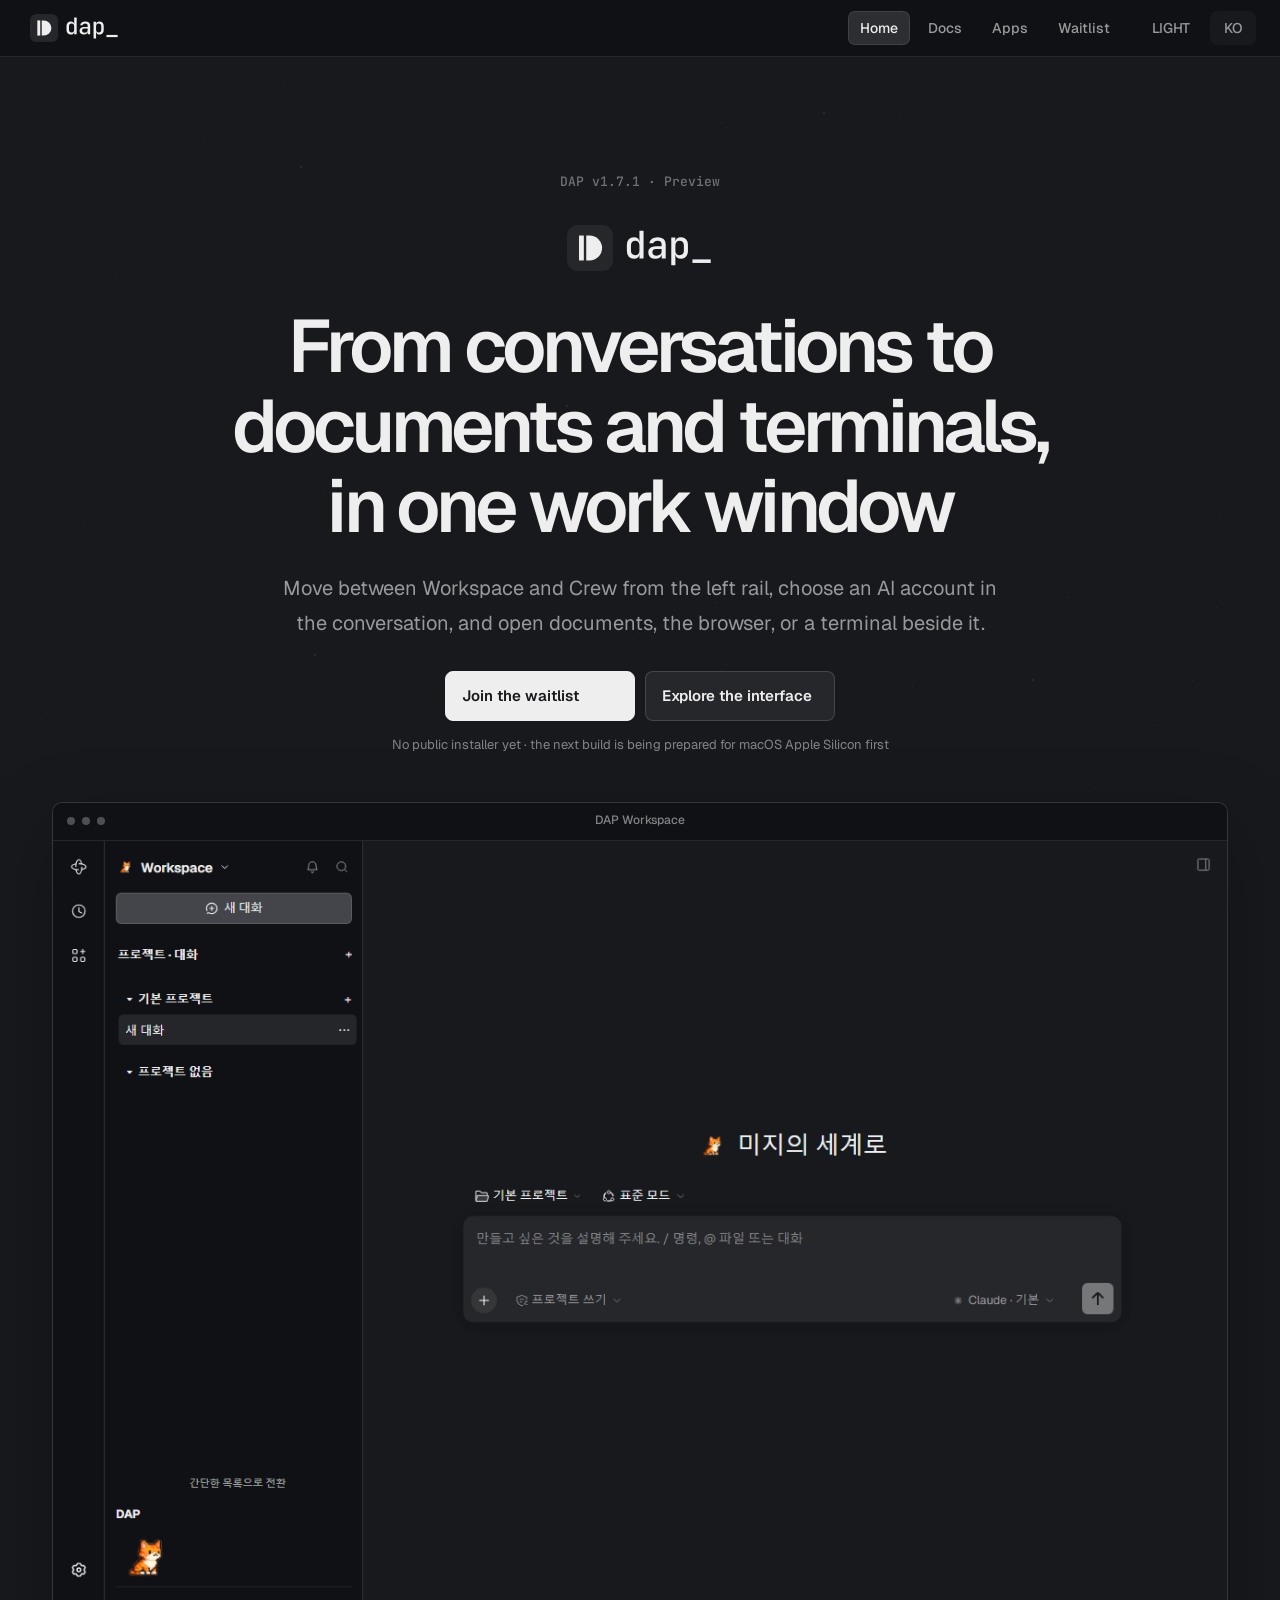
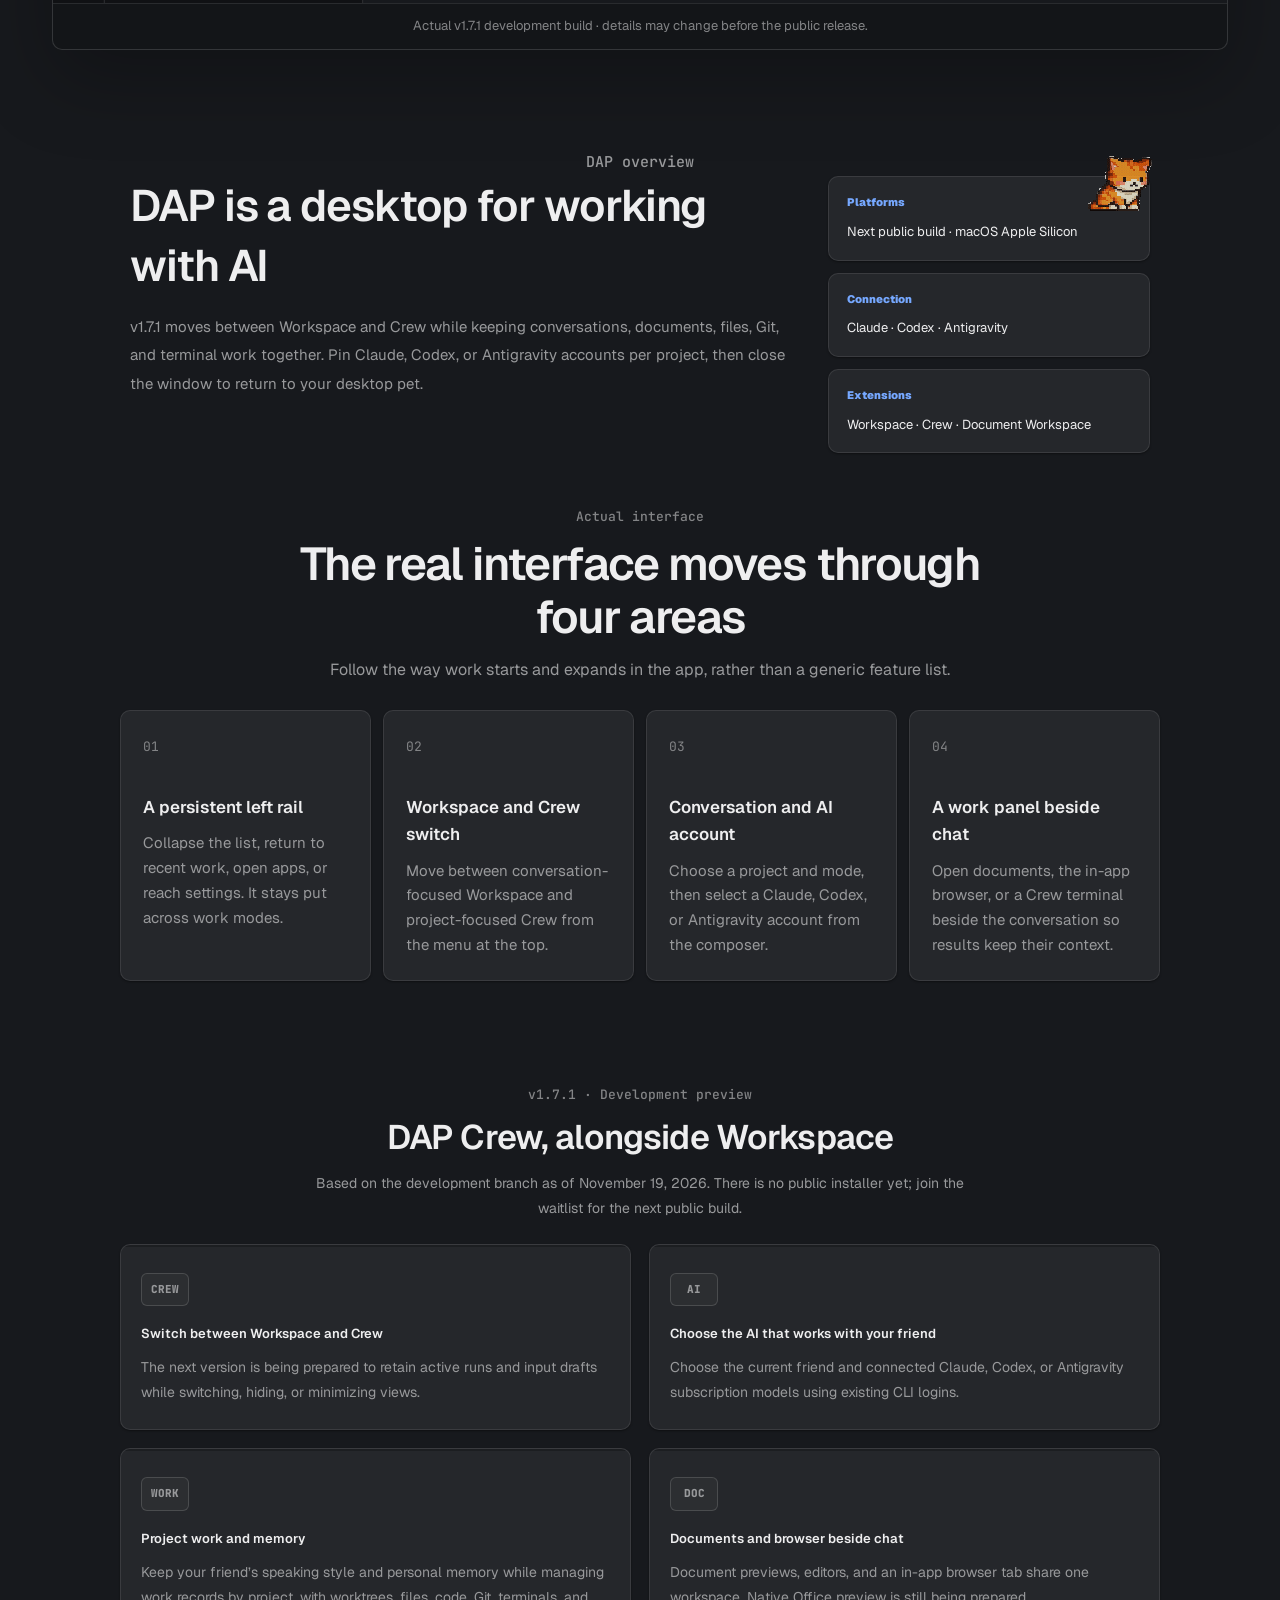
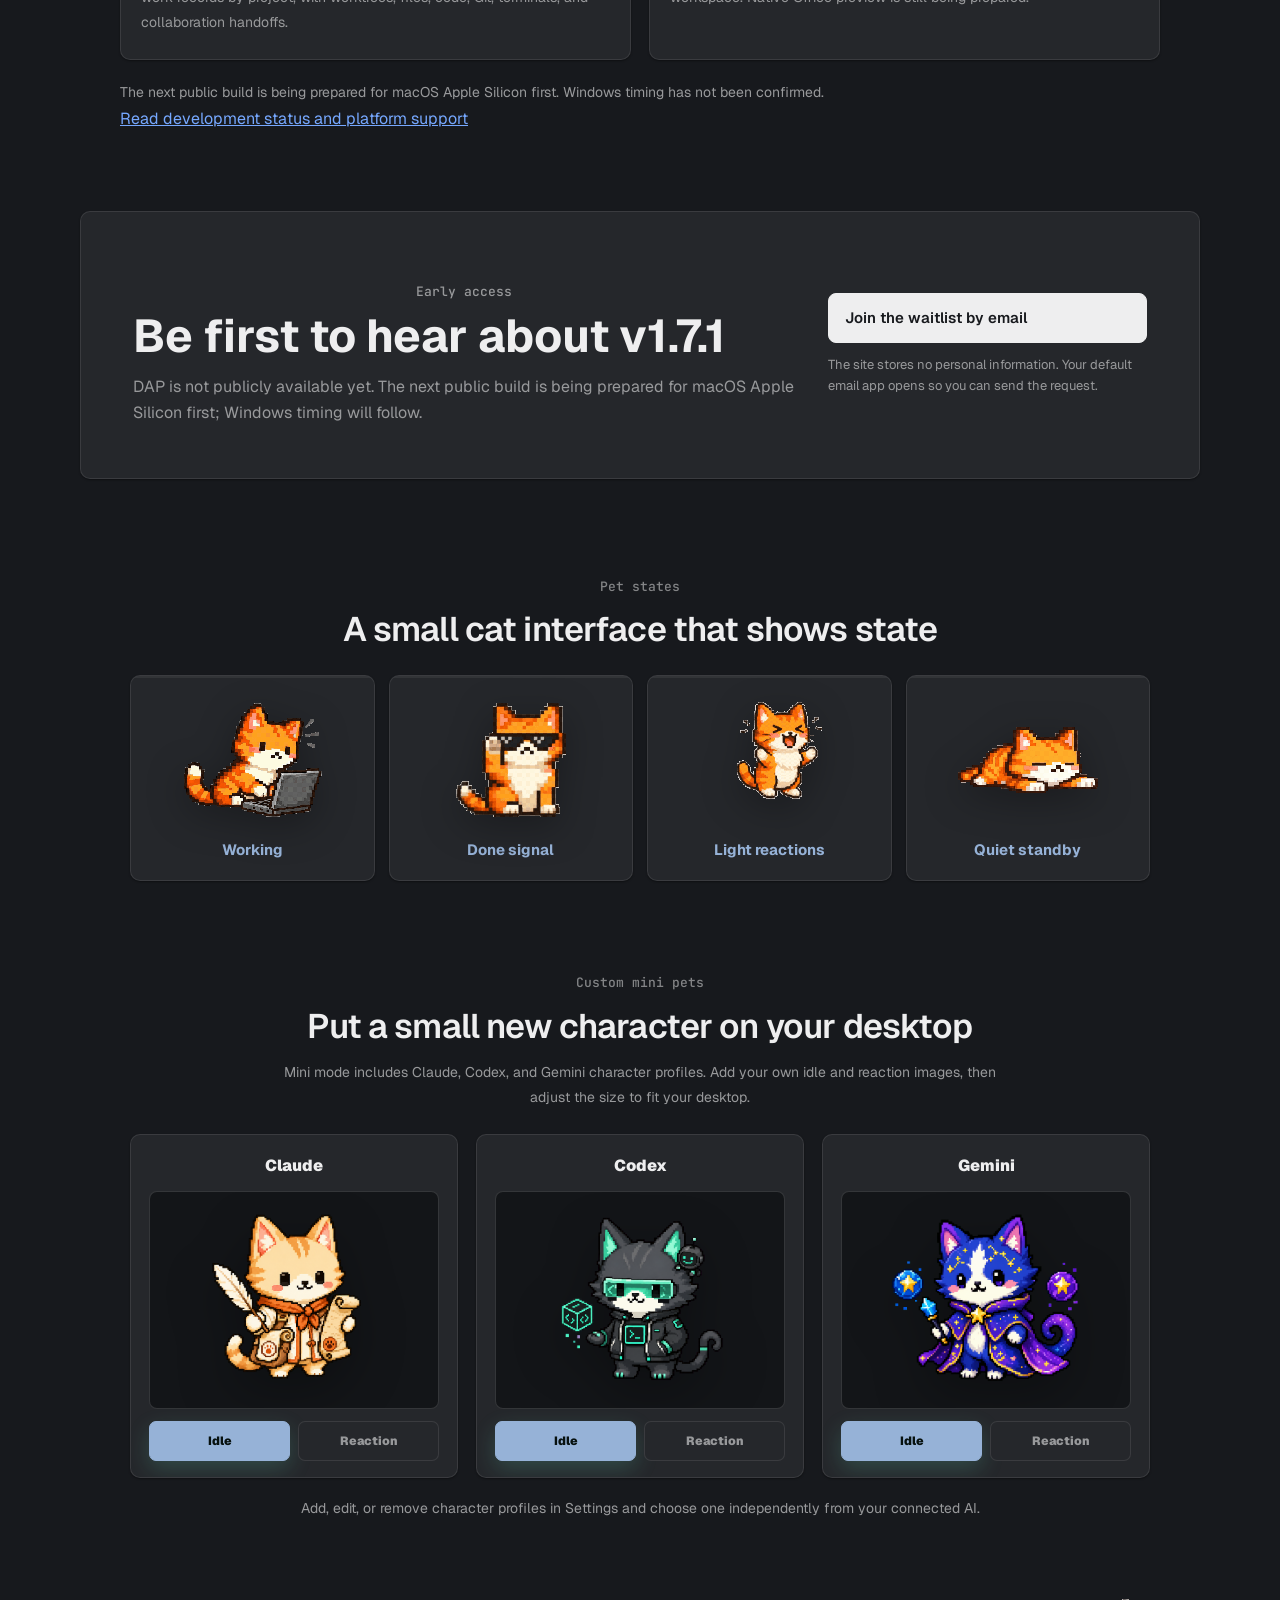
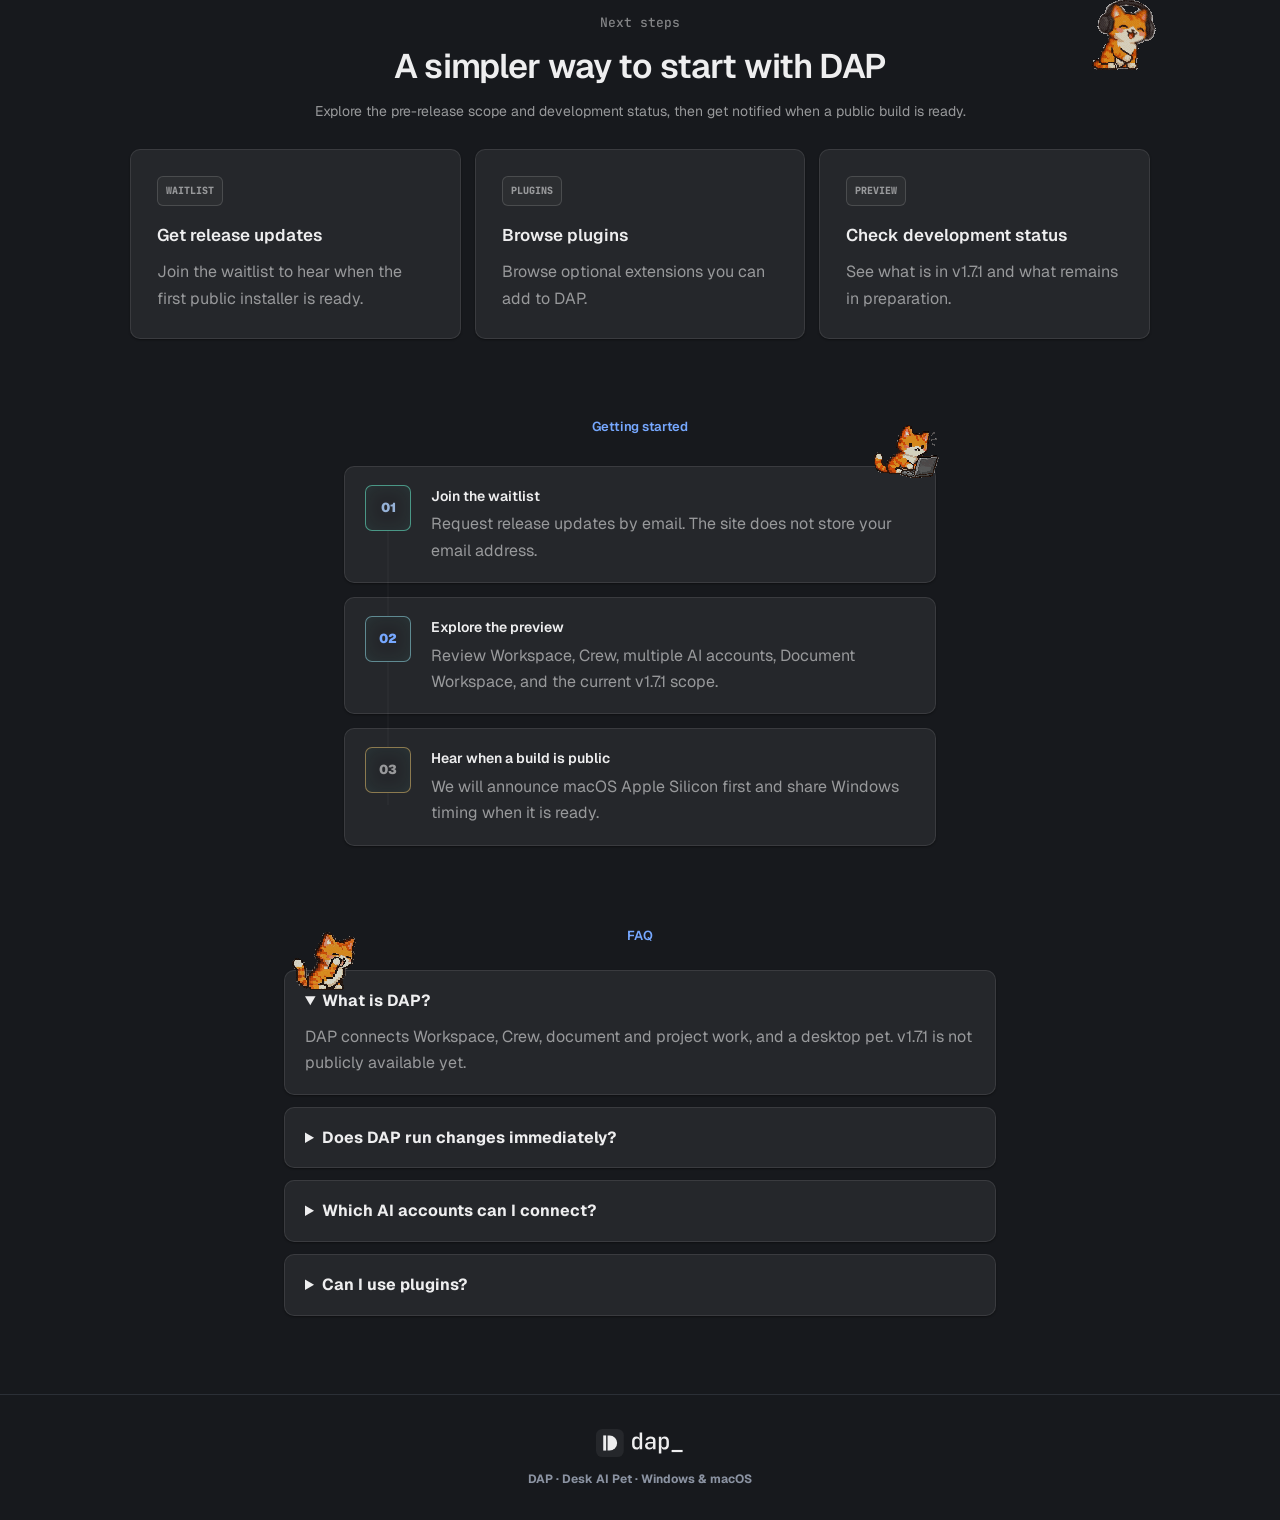
==== index.html @ 60c06a84 "feat: lead landing with actual Workspace UI" ====
<!DOCTYPE html>
<html lang="ko" data-release-status="preview">
<head>
  <meta charset="UTF-8" />
  <!-- Google Tag Manager -->
  <script>(function(w,d,s,l,i){w[l]=w[l]||[];w[l].push({'gtm.start':
  new Date().getTime(),event:'gtm.js'});var f=d.getElementsByTagName(s)[0],
  j=d.createElement(s),dl=l!='dataLayer'?'&l='+l:'';j.async=true;j.src=
  'https://www.googletagmanager.com/gtm.js?id='+i+dl;f.parentNode.insertBefore(j,f);
  })(window,document,'script','dataLayer','GTM-TJ4RS8CW');</script>
  <!-- End Google Tag Manager -->
  <meta name="viewport" content="width=device-width, initial-scale=1.0" />
  <title>DAP v1.7.1 Preview - AI와 함께 일하는 데스크톱</title>
  <meta name="description" content="DAP v1.7.1은 Workspace와 Crew, 여러 AI 계정, 문서 작업 공간과 프로젝트 터미널을 하나의 데스크톱 경험으로 잇습니다. 공개 전 웨이팅리스트에 참여하세요." />
  <meta name="keywords" content="DAP, Desk AI Pet, AI OS, 데스크톱 AI 펫, Claude CLI, Codex CLI, Todo, Calendar, OAuth, 데일리 브리핑, 커넥터, 미니 채팅, 트레이 허브, Weather, Meeting Assistant, AI 이미지, 선택 영역 퀵액션" />
  <meta name="robots" content="index,follow,max-image-preview:large" />
  <meta name="author" content="Project Undonghae" />
  <link rel="canonical" href="https://project-undonghae.github.io/desk-ai-pet/" />
  <link rel="alternate" hreflang="ko" href="https://project-undonghae.github.io/desk-ai-pet/?lang=ko" />
  <link rel="alternate" hreflang="en" href="https://project-undonghae.github.io/desk-ai-pet/?lang=en" />
  <link rel="alternate" hreflang="x-default" href="https://project-undonghae.github.io/desk-ai-pet/" />
  <meta property="og:type" content="website" />
  <meta property="og:site_name" content="Desk AI Pet" />
  <meta property="og:locale" content="ko_KR" />
  <meta property="og:title" content="DAP v1.7.1 Preview - AI와 함께 일하는 데스크톱" />
  <meta property="og:description" content="Workspace와 Crew, 여러 AI 계정, 문서 작업 공간과 프로젝트 터미널. 공개 전 웨이팅리스트에 참여하세요." />
  <meta property="og:url" content="https://project-undonghae.github.io/desk-ai-pet/" />
  <meta property="og:image" content="https://project-undonghae.github.io/desk-ai-pet/og-dap-cursor.png" />
  <meta property="og:image:width" content="1200" />
  <meta property="og:image:height" content="630" />
  <meta property="og:image:alt" content="그라파이트 배경 위 DAP 커서 D 아이콘과 dap_ 워드마크" />
  <meta name="twitter:card" content="summary_large_image" />
  <meta name="twitter:title" content="DAP v1.7.1 Preview - AI와 함께 일하는 데스크톱" />
  <meta name="twitter:description" content="Workspace와 Crew, 여러 AI 계정, 문서 작업 공간과 프로젝트 터미널. 공개 전 웨이팅리스트에 참여하세요." />
  <meta name="twitter:image" content="https://project-undonghae.github.io/desk-ai-pet/og-dap-cursor.png" />
  <meta name="theme-color" content="#17191D" />
  <link rel="icon" href="favicon.svg" type="image/svg+xml" />
  <link rel="icon" href="favicon.ico" sizes="any" />
  <link rel="icon" href="favicon-32.png" type="image/png" sizes="32x32" />
  <link rel="icon" href="favicon-16.png" type="image/png" sizes="16x16" />
  <link rel="apple-touch-icon" href="favicon-180.png" sizes="180x180" />
  <link rel="manifest" href="site.webmanifest" />
  <link href="https://fonts.googleapis.com/css2?family=Geist:wght@400;500;600;700&amp;family=JetBrains+Mono:wght@500&amp;display=swap" rel="stylesheet">
  <link rel="stylesheet" href="styles.css?v=20261119-actual" />
  <script>
    (() => {
      try {
        const saved = localStorage.getItem('dap-theme');
        document.documentElement.dataset.theme = saved === 'light' ? 'light' : 'dark';
      } catch (_) {
        document.documentElement.dataset.theme = 'dark';
      }
    })();
  </script>
  <script id="software-jsonld" type="application/ld+json">
  {
    "@context": "https://schema.org",
    "@type": "SoftwareApplication",
    "name": "Desk AI Pet",
    "alternateName": "DAP",
    "applicationCategory": "UtilitiesApplication",
    "operatingSystem": "Windows 11, macOS (Apple Silicon)",
    "softwareVersion": "1.7.1",
    "url": "https://project-undonghae.github.io/desk-ai-pet/",
    "isAccessibleForFree": true,
    "creator": {
      "@type": "Organization",
      "name": "Project Undonghae"
    },
    "description": "DAP v1.7.1은 Workspace와 Crew, 여러 AI 계정, 문서 작업 공간과 프로젝트 터미널을 하나의 데스크톱 경험으로 잇는 공개 전 프리뷰입니다.",
    "sameAs": [
      "https://www.oshidesk.com/en/"
    ],
    "offers": {
      "@type": "Offer",
      "price": "0",
      "priceCurrency": "USD"
    }
  }
  </script>
  <script id="faq-jsonld" type="application/ld+json">
{
  "@context": "https://schema.org",
  "@type": "FAQPage",
  "mainEntity": [
    {
      "@type": "Question",
      "name": "DAP은 무엇인가요?",
      "acceptedAnswer": {
        "@type": "Answer",
        "text": "DAP은 Workspace와 Crew, 문서·프로젝트 작업과 데스크톱 펫을 이어주는 AI 작업 환경입니다. v1.7.1은 아직 공개 전입니다."
      }
    },
    {
      "@type": "Question",
      "name": "변경 작업은 바로 실행되나요?",
      "acceptedAnswer": {
        "@type": "Answer",
        "text": "Workspace는 실행 요청과 승인·취소를 한 흐름으로 보여줍니다. 도구가 승인을 요청하면 내용을 확인한 뒤 선택하고, 진행 중인 작업은 취소할 수 있습니다."
      }
    },
    {
      "@type": "Question",
      "name": "어떤 AI 계정을 연결할 수 있나요?",
      "acceptedAnswer": {
        "@type": "Answer",
        "text": "v1.7.1 프리뷰는 Claude, Codex, Antigravity 제공자별 여러 계정을 등록하고 Workspace와 Crew에 선택한 계정을 고정하는 흐름을 준비하고 있습니다."
      }
    },
    {
      "@type": "Question",
      "name": "플러그인을 만들거나 등록할 수 있나요?",
      "acceptedAnswer": {
        "@type": "Answer",
        "text": "DAP은 필요할 때 더해 쓸 수 있는 플러그인 확장 기능을 제공합니다."
      }
    }
  ]
}
</script>
</head>
<body>
  <!-- Google Tag Manager (noscript) -->
  <noscript><iframe src="https://www.googletagmanager.com/ns.html?id=GTM-TJ4RS8CW"
  height="0" width="0" style="display:none;visibility:hidden"></iframe></noscript>
  <!-- End Google Tag Manager (noscript) -->

<a class="skip-link" href="#main">본문으로 건너뛰기</a>

<div id="cat-pop" class="cat-pop" aria-hidden="true">
  <img id="cat-pop-img" src="sprites/idle_0.png" alt="" />
</div>

<header class="site-nav" aria-label="DAP navigation">
  <a class="site-nav-brand" href="index.html" aria-label="DAP 홈">
    <img class="brand-lockup brand-lockup-dark" src="assets/logo-dap-cursor/dap-lockup-on-dark.svg" alt="" />
    <img class="brand-lockup brand-lockup-light" src="assets/logo-dap-cursor/dap-lockup-on-light.svg" alt="" />
  </a>
  <nav id="site-nav-links">
    <a href="index.html" aria-current="page" data-i18n="nav_home">홈</a>
    <a href="developers.html" data-i18n="nav_developers">Docs</a>
    <a href="plugins.html" data-href-ko="plugins.html" data-href-en="plugins.html?lang=en" data-i18n="nav_plugins">앱</a>
    <a href="#waitlist" data-i18n="nav_download">웨이팅리스트</a>
  </nav>
  <div class="site-nav-actions">
    <button id="theme-toggle" class="theme-toggle" type="button" data-next-theme="light" aria-label="라이트 모드로 전환">LIGHT</button>
    <div class="site-nav-lang lang" aria-label="Language toggle">
      <button id="lang-toggle" type="button" data-next-lang="en" aria-label="Switch to English">EN</button>
    </div>
  </div>
  <button id="site-nav-menu" class="site-nav-menu" type="button" aria-controls="site-nav-links" aria-expanded="false" aria-label="메뉴 열기">
    <span></span>
    <span></span>
    <span></span>
  </button>
</header>

<div id="stars"></div>

<!-- PRODUCT HERO: actual v1.7.1 development build -->
<section class="product-hero z" aria-labelledby="product-hero-title">
  <div class="product-hero-copy">
    <p class="hero-eyebrow" data-i18n="hero_eyebrow">DAP v1.7.1 · Preview</p>
    <div class="product-hero-lockup" role="img" aria-label="dap_">
      <img class="brand-lockup brand-lockup-dark" src="assets/logo-dap-cursor/dap-lockup-on-dark.svg" alt="" />
      <img class="brand-lockup brand-lockup-light" src="assets/logo-dap-cursor/dap-lockup-on-light.svg" alt="" />
    </div>
    <h1 id="product-hero-title" data-i18n="product_hero_title">대화에서 문서와 터미널까지,<br />하나의 작업창에서</h1>
    <p data-i18n="product_hero_desc">DAP은 왼쪽 레일에서 Workspace와 Crew를 오가고, 가운데 대화에서 AI 계정을 선택하며, 필요한 문서·브라우저·터미널을 대화 옆에 엽니다.</p>
    <div class="product-hero-actions" id="waitlist">
      <a class="btn btn-w" href="mailto:ssongshare0720@gmail.com?subject=DAP%20v1.7.1%20Waitlist&amp;body=DAP%20v1.7.1%20출시%20소식을%20받고%20싶습니다." data-waitlist-source="hero" data-i18n="download_win">웨이팅리스트 참여</a>
      <a class="btn btn-m" href="#interface-map-title" data-i18n="product_hero_tour">화면 구성 살펴보기</a>
    </div>
    <p class="product-hero-note" data-i18n="download_subtitle">아직 공개 설치본이 없습니다 · 다음 공개 빌드는 macOS Apple Silicon부터 준비 중</p>
  </div>
  <figure class="product-window">
    <div class="product-window-bar" aria-hidden="true">
      <span></span><span></span><span></span>
      <strong>DAP Workspace</strong>
    </div>
    <img class="product-capture product-capture-dark" src="screenshots/dap-workspace-v1.7.1-dev-dark.png" width="1272" height="826" alt="DAP v1.7.1 개발 빌드의 다크 Workspace 실제 화면" />
    <img class="product-capture product-capture-light" src="screenshots/dap-workspace-v1.7.1-dev-light.png" width="1272" height="826" alt="DAP v1.7.1 개발 빌드의 라이트 Workspace 실제 화면" />
    <figcaption data-i18n="product_capture_caption">v1.7.1 개발 빌드 실제 화면 · 최종 공개본에서는 세부 UI가 달라질 수 있습니다.</figcaption>
  </figure>
</section>

<!-- HERO FULLSCREEN: 고양이 스테이지가 전체 화면 배경, 텍스트는 오버레이 -->
<section id="hero-fullscreen" class="legacy-hero" aria-hidden="true">
  <!-- STAGE: 100vh 풀스크린 고양이 무대 -->
  <div id="stage" role="button" tabindex="0" data-i18n-title="stage_title" data-i18n-aria="stage_aria" title="클릭해서 반응 보기" aria-label="고양이에게 반응하기">
    <div id="floor"></div>
    <span class="bg-obj" style="left:8%"></span>
    <span class="bg-obj" style="left:30%"></span>
    <span class="bg-obj" style="left:55%"></span>
    <span class="bg-obj" style="left:80%"></span>

    <div id="bubble"></div>
    <div id="cat-wrap">
      <img id="cat-img" src="sprites/hero_idle_0.png" data-i18n-alt="hero_cat_alt" alt="고양이" />
    </div>
    <div class="item" id="churu-item">TREAT</div>
  </div>

  <!-- HERO OVERLAY: 타이틀 + 다운로드 CTA -->
  <div class="hero-overlay">
    <div class="hero-overlay-inner z">
      <p class="hero-eyebrow" data-i18n="hero_eyebrow">DAP v1.7.1 · Preview</p>
      <div class="logo" role="img" aria-label="dap_">
        <img class="brand-lockup brand-lockup-dark" src="assets/logo-dap-cursor/dap-lockup-on-dark.svg" alt="" />
        <img class="brand-lockup brand-lockup-light" src="assets/logo-dap-cursor/dap-lockup-on-light.svg" alt="" />
      </div>
      <p class="hero-tagline-text" data-i18n="hero_tagline">AI와 문서, 프로젝트 작업을 하나의 데스크톱에서</p>
      <span class="download-anchor" aria-hidden="true"></span>
      <div class="hero-dl-row">
        <a
          class="btn btn-w"
          href="mailto:ssongshare0720@gmail.com?subject=DAP%20v1.7.1%20Waitlist&amp;body=DAP%20v1.7.1%20출시%20소식을%20받고%20싶습니다."
        >
          <span data-i18n="download_win">웨이팅리스트 참여</span>
        </a>
        <a
          class="btn btn-m"
          href="#preview-title"
        >
          <span data-i18n="download_mac_arm">v1.7.1 미리보기</span>
        </a>
      </div>
      <p class="dl-subtitle-hero" data-i18n="download_subtitle">아직 공개 설치본이 없습니다 · 다음 공개 빌드는 macOS Apple Silicon부터 준비 중</p>
      <p class="dl-subtitle-hero" data-i18n="platform_policy">이 버튼은 이메일 앱을 열며, 사이트가 주소를 수집하거나 저장하지 않습니다.</p>
    </div>
  </div>

  <!-- pretext용 sr-only 측정 요소 (cat-pop 좌표 계산) -->
  <p id="hero-copy" class="tagline" data-i18n="hero_copy">당신의 AI Workspace
캐릭터와 함께 대화하고 작업을 이어가세요</p>
</section>

<!-- PRODUCT SUMMARY -->
<main id="main">
<section class="summary z" aria-labelledby="summary-title">
  <img class="section-cat section-cat-summary" src="sprites/headtilt_24_crop.png" alt="" aria-hidden="true" />
  <p class="section-label compact" data-i18n="summary_label">DAP overview</p>
  <div class="summary-grid">
    <div>
      <h2 id="summary-title" data-i18n="summary_title">DAP, AI와 함께 일하는 데스크톱</h2>
      <p data-i18n="summary_desc">v1.7.1은 Workspace와 Crew를 오가며 대화, 문서, 파일, Git과 터미널 작업을 이어갑니다. 여러 Claude·Codex·Antigravity 계정을 프로젝트별로 고정하고, 창을 닫으면 바탕화면 펫으로 돌아갑니다.</p>
    </div>
    <dl class="facts" aria-label="Desk AI Pet facts">
      <div>
        <dt data-i18n="fact_platform_label">지원 플랫폼</dt>
        <dd data-i18n="fact_platform_value">다음 공개 빌드 · macOS Apple Silicon</dd>
      </div>
      <div>
        <dt data-i18n="fact_ai_label">연결</dt>
        <dd data-i18n="fact_ai_value">Claude · Codex · Antigravity</dd>
      </div>
      <div>
        <dt data-i18n="fact_license_label">확장</dt>
        <dd data-i18n="fact_license_value">Workspace · Crew · Document Workspace</dd>
      </div>
    </dl>
  </div>
</section>

<!-- REAL APP PREVIEW -->
<section class="demo z legacy-app-gallery" aria-labelledby="demo-title">
  <div class="demo-copy">
    <p class="section-label compact" data-i18n="demo_label">Windows v1.6.17 · 실제 앱 화면</p>
    <h2 id="demo-title" data-i18n="demo_title">새 앱을 찾고, 자주 쓰는 앱은 가까이</h2>
    <p data-i18n="demo_desc">앱 보관함에서 실행하고 퀵 메뉴에 고정하세요. 앱 찾기에서 이름·기능·카테고리로 탐색하고, 사용할 권한을 확인한 뒤 설치합니다.</p>
  </div>
  <div class="app-gallery">
    <figure class="demo-frame">
      <img src="screenshots/dap-app-library-win-v1.6.17.jpg" width="381" height="440" loading="lazy" data-i18n-alt="library_alt" alt="DAP Windows v1.6.17 앱 보관함과 하단 퀵 메뉴 dock" />
      <figcaption data-i18n="library_caption">앱 보관함 · 설치한 앱과 웹·프로그램을 한곳에서 실행하고, 자주 쓰는 항목은 dock에 고정합니다.</figcaption>
    </figure>
    <figure class="demo-frame">
      <img src="screenshots/dap-app-store-search-win-v1.6.17.jpg" width="382" height="440" loading="lazy" data-i18n-alt="store_alt" alt="DAP Windows v1.6.17 앱 찾기에서 Friend를 검색한 실제 결과" />
      <figcaption data-i18n="store_caption">앱 찾기 · 이름·기능 검색과 카테고리로 탐색합니다. 설치된 앱과 새로 받을 앱을 구분해 보여줍니다.</figcaption>
    </figure>
    <figure class="demo-frame">
      <img src="screenshots/dap-app-store-permissions-win-v1.6.17.jpg" width="382" height="440" loading="lazy" data-i18n-alt="permissions_alt" alt="Friend Messages 설치 전 버전과 앱 창·외부 계정 연결 권한 안내" />
      <figcaption data-i18n="permissions_caption">설치 전 권한 확인 · 앱 버전과 요청 권한을 읽고 선택합니다. 이 캡처는 설치 전 미리보기입니다.</figcaption>
    </figure>
  </div>
</section>

<!-- FEATURES -->
<p class="section-label legacy-core" data-i18n="features_label">Core features</p>
<div class="features z legacy-core">
  <img class="section-cat section-cat-features" src="sprites/happy_24_crop.png" alt="" aria-hidden="true" />
  <div class="card reveal">
    <div class="card-icon">CMD</div>
    <h3 data-i18n="f1_title">빠른 실행</h3>
    <p data-i18n="f1_desc">Windows에서는 Ctrl+Shift+Space, macOS에서는 Cmd+Shift+Space로 어디서든 실행창을 열어 DAP에게 요청합니다.</p>
  </div>
  <div class="card reveal">
    <div class="card-icon">AI</div>
    <h3 data-i18n="f2_title">Claude/Codex 연결</h3>
    <p data-i18n="f2_desc">이미 로그인한 Claude 또는 Codex를 연결해, 따로 API Key를 입력하지 않고 바로 사용할 수 있습니다.</p>
  </div>
  <div class="card reveal">
    <div class="card-icon">SEL</div>
    <h3 data-i18n="f3_title">QUICK ACTIONS</h3>
    <p data-i18n="f3_desc">텍스트 선택 퀵액션은 기본 꺼짐입니다. 설정에서 켜면 선택한 문장 가까이에서 다듬기, 번역, 요약, 질문과 웹 검색을 실행할 수 있습니다. 기존에 저장한 설정은 유지됩니다.</p>
  </div>
  <div class="card reveal">
    <div class="card-icon">PET</div>
    <h3 data-i18n="f4_title">PET INTERFACE</h3>
    <p data-i18n="f4_desc">기본 고양이부터 플러그인 캐릭터까지, 선택한 외형이 작업·생각·기쁨 같은 상태를 보여줍니다. 말투 적용 여부는 외형과 별도로 선택할 수 있습니다.</p>
  </div>
</div>

<!-- CURRENT PREVIEW -->
<p class="section-label legacy-preview-cards" data-i18n="latest_label">Preview in v1.7.1</p>
<div class="features z legacy-preview-cards" aria-label="DAP v1.7.1 preview highlights">
  <div class="card reveal">
    <div class="card-icon">SKIN</div>
    <h3 data-i18n="latest_plan_title">Workspace와 Crew 전환</h3>
    <p data-i18n="latest_plan_desc">대화 중심 Workspace와 프로젝트 중심 Crew를 오가며 진행 중인 작업과 입력을 그대로 이어갑니다.</p>
  </div>
  <div class="card reveal">
    <div class="card-icon">CHAT</div>
    <h3 data-i18n="latest_connect_title">여러 AI 계정 연결</h3>
    <p data-i18n="latest_connect_desc">제공자별 여러 계정을 등록하고 Workspace와 Crew에 선택한 계정을 고정합니다. 조용한 자동 전환은 하지 않습니다.</p>
  </div>
  <div class="card reveal">
    <div class="card-icon">NEW</div>
    <h3 data-i18n="latest_briefing_title">문서 작업 공간</h3>
    <p data-i18n="latest_briefing_desc">Markdown, DOCX, HWPX, XLSX, PPTX와 웹 문서를 대화 옆에서 열고 편집하거나 미리 봅니다.</p>
  </div>
  <div class="card reveal">
    <div class="card-icon">QUIET</div>
    <h3 data-i18n="latest_tray_title">프로젝트 터미널과 Git</h3>
    <p data-i18n="latest_tray_desc">Crew에서 프로젝트, worktree, 파일, Git과 터미널을 한 흐름으로 연결하고 작업 기록을 프로젝트별로 유지합니다.</p>
  </div>
  <div class="card reveal">
    <div class="card-icon">PLAN</div>
    <h3 data-i18n="latest_assist_title">작업을 여는 알림</h3>
    <p data-i18n="latest_assist_desc">완료 알림에서 관련 세션으로 돌아갑니다. 방해 금지, 이전 실행, 오프라인 이후에도 작업 맥락을 복원합니다.</p>
  </div>
  <div class="card reveal">
    <div class="card-icon">PLUS</div>
    <h3 data-i18n="latest_image_title">프로젝트를 이끄는 AI 친구</h3>
    <p data-i18n="latest_image_desc">Crew의 메인 오케스트레이터가 프로젝트 작업을 나누고 이어줍니다. 기본 친구는 아인이며 선택한 펫 이름을 사용합니다.</p>
  </div>
</div>

<!-- ACTUAL INTERFACE MAP -->
<section class="interface-map z" aria-labelledby="interface-map-title">
  <div class="interface-map-head">
    <p class="section-label compact" data-i18n="interface_label">Actual interface</p>
    <h2 id="interface-map-title" data-i18n="interface_title">실제 화면은 네 영역으로 움직입니다</h2>
    <p data-i18n="interface_desc">기능 목록이 아니라, 앱에서 일을 시작하고 확장하는 순서대로 소개합니다.</p>
  </div>
  <div class="interface-map-grid">
    <article><span>01</span><h3 data-i18n="interface_rail_title">항상 남는 왼쪽 레일</h3><p data-i18n="interface_rail_desc">목록 접기, 최근 작업, 앱과 설정으로 이동합니다. 작업 모드를 바꿔도 같은 자리에 남습니다.</p></article>
    <article><span>02</span><h3 data-i18n="interface_switch_title">Workspace와 Crew 전환</h3><p data-i18n="interface_switch_desc">대화 중심 Workspace와 프로젝트 중심 Crew를 상단 전환 메뉴에서 오갑니다.</p></article>
    <article><span>03</span><h3 data-i18n="interface_chat_title">대화와 AI 계정 선택</h3><p data-i18n="interface_chat_desc">프로젝트와 모드를 정하고, 입력창에서 Claude·Codex·Antigravity 계정을 선택해 요청합니다.</p></article>
    <article><span>04</span><h3 data-i18n="interface_panel_title">대화 옆 작업 패널</h3><p data-i18n="interface_panel_desc">문서, 인앱 브라우저와 Crew 터미널을 대화 옆에서 열어 결과와 작업 맥락을 함께 봅니다.</p></article>
  </div>
</section>

<!-- DEVELOPMENT PREVIEW -->
<section class="demo z release-preview" aria-labelledby="preview-title">
  <div class="demo-copy">
    <p class="section-label compact" data-i18n="preview_version">v1.7.1 · 개발 미리보기</p>
    <h2 id="preview-title" data-i18n="preview_title">Workspace 옆에, DAP Crew</h2>
    <p data-i18n="preview_desc">2026년 11월 19일 개발 브랜치 기준입니다. 아직 공개 설치본이 없으며, 웨이팅리스트에서 다음 공개 빌드 소식을 받을 수 있습니다.</p>
  </div>
  <div class="preview-grid">
    <article class="card"><div class="card-icon">CREW</div><h3 data-i18n="preview_switch_title">작업창에서 Workspace와 Crew 전환</h3><p data-i18n="preview_switch_desc">화면 전환·숨김·최소화 중에도 진행 중인 실행과 입력 초안을 유지하는 작업 흐름을 준비하고 있습니다.</p></article>
    <article class="card"><div class="card-icon">AI</div><h3 data-i18n="preview_models_title">친구와 함께할 AI 선택</h3><p data-i18n="preview_models_desc">현재 친구와 연결된 Claude·Codex·Antigravity 구독 모델을 선택하고 기존 CLI 로그인을 사용합니다.</p></article>
    <article class="card"><div class="card-icon">WORK</div><h3 data-i18n="preview_project_title">프로젝트별 작업과 기억</h3><p data-i18n="preview_project_desc">친구의 말투·개인 기억을 이어가며 업무 기록을 프로젝트별로 관리합니다. worktree·파일·코드·Git·터미널·협업 전달을 한 작업 흐름으로 연결합니다.</p></article>
    <article class="card"><div class="card-icon">DOC</div><h3 data-i18n="preview_learning_title">문서와 브라우저를 대화 옆에</h3><p data-i18n="preview_learning_desc">문서 미리보기·편집기와 인앱 브라우저 탭을 한 작업창에 둡니다. Office 네이티브 미리보기는 준비 중입니다.</p></article>
  </div>
  <p data-i18n="preview_platforms">다음 공개 빌드는 macOS Apple Silicon부터 준비합니다. Windows 후속 공개 일정은 아직 확정되지 않았습니다.</p>
  <a href="developers.html#development-preview" data-i18n="preview_docs">개발 상태와 플랫폼 지원 문서 보기</a>
</section>

<!-- WAITLIST -->
<section class="waitlist-panel z" aria-labelledby="waitlist-title">
  <div>
    <p class="section-label compact" data-i18n="waitlist_label">Early access</p>
    <h2 id="waitlist-title" data-i18n="waitlist_title">v1.7.1 출시 소식을 가장 먼저</h2>
    <p data-i18n="waitlist_desc">DAP은 아직 공개 전입니다. 다음 공개 빌드는 macOS Apple Silicon부터 준비하며, Windows 일정은 이후 안내합니다.</p>
  </div>
  <div class="waitlist-actions">
    <a class="btn btn-w" href="mailto:ssongshare0720@gmail.com?subject=DAP%20v1.7.1%20Waitlist&amp;body=DAP%20v1.7.1%20출시%20소식을%20받고%20싶습니다." data-waitlist-source="section" data-i18n="waitlist_action">이메일로 웨이팅리스트 신청</a>
    <p data-i18n="waitlist_note">사이트가 정보를 저장하지 않습니다. 기본 이메일 앱에서 신청 메일을 보내는 방식입니다.</p>
  </div>
</section>

<!-- PET STATES -->
<section class="pet-moments z" aria-labelledby="pet-moments-title">
  <div class="pet-moments-head">
    <p class="section-label compact" data-i18n="pet_moments_label">Pet states</p>
    <h2 id="pet-moments-title" data-i18n="pet_moments_title">상태가 보이는 작은 고양이 인터페이스</h2>
  </div>
  <div class="pet-moment-grid">
    <article class="pet-moment reveal">
      <img src="sprites/working_45_crop.png" alt="" aria-hidden="true" />
      <div>
        <strong data-i18n="pet_working_title">작업 중</strong>
      </div>
    </article>
    <article class="pet-moment reveal">
      <img src="sprites/success_36_crop.png" alt="" aria-hidden="true" />
      <div>
        <strong data-i18n="pet_success_title">완료 신호</strong>
      </div>
    </article>
    <article class="pet-moment reveal">
      <img src="sprites/happy_24_crop.png" alt="" aria-hidden="true" />
      <div>
        <strong data-i18n="pet_happy_title">가벼운 반응</strong>
      </div>
    </article>
    <article class="pet-moment reveal">
      <img src="sprites/sleep_12_crop.png" alt="" aria-hidden="true" />
      <div>
        <strong data-i18n="pet_sleep_title">조용한 대기</strong>
      </div>
    </article>
  </div>
</section>

<!-- V1.3 MINI PETS -->
<section class="mini-pets z" aria-labelledby="mini-pets-title">
  <div class="mini-pets-copy">
    <p class="section-label compact" data-i18n="mini_label">Custom mini pets</p>
    <h2 id="mini-pets-title" data-i18n="mini_title">작고 새로운 캐릭터를 바탕화면에</h2>
    <p data-i18n="mini_desc">미니 모드에는 Claude, Codex, Gemini 캐릭터가 기본 프로필로 들어 있습니다. 평소 모습과 반응 모습을 직접 등록하고 크기도 조절할 수 있습니다.</p>
  </div>
  <div class="mini-pet-grid">
    <figure class="mini-pet-card reveal" data-mini-pet="claude">
      <figcaption>Claude</figcaption>
      <div class="mini-pet-preview">
        <img class="mini-pet-image" src="mini/claude_idle.png" width="2048" height="2048" loading="lazy" alt="Claude 미니 캐릭터 기본 상태" />
      </div>
      <div class="mini-pet-toggle" data-i18n-aria="mini_claude_state_aria" aria-label="Claude 캐릭터 상태">
        <button type="button" aria-pressed="true" data-mini-src="mini/claude_idle.png" data-mini-alt="Claude 미니 캐릭터 기본 상태" data-i18n-mini-alt="mini_claude_idle_alt" data-i18n="mini_idle">평소</button>
        <button type="button" aria-pressed="false" data-mini-src="mini/claude_active.png" data-mini-alt="Claude 미니 캐릭터 반응 상태" data-i18n-mini-alt="mini_claude_active_alt" data-i18n="mini_active">반응</button>
      </div>
    </figure>
    <figure class="mini-pet-card reveal" data-mini-pet="codex">
      <figcaption>Codex</figcaption>
      <div class="mini-pet-preview">
        <img class="mini-pet-image" src="mini/codex_idle.png" width="2048" height="2048" loading="lazy" alt="Codex 미니 캐릭터 기본 상태" />
      </div>
      <div class="mini-pet-toggle" data-i18n-aria="mini_codex_state_aria" aria-label="Codex 캐릭터 상태">
        <button type="button" aria-pressed="true" data-mini-src="mini/codex_idle.png" data-mini-alt="Codex 미니 캐릭터 기본 상태" data-i18n-mini-alt="mini_codex_idle_alt" data-i18n="mini_idle">평소</button>
        <button type="button" aria-pressed="false" data-mini-src="mini/codex_active.png" data-mini-alt="Codex 미니 캐릭터 반응 상태" data-i18n-mini-alt="mini_codex_active_alt" data-i18n="mini_active">반응</button>
      </div>
    </figure>
    <figure class="mini-pet-card reveal" data-mini-pet="gemini">
      <figcaption>Gemini</figcaption>
      <div class="mini-pet-preview">
        <img class="mini-pet-image" src="mini/gemini_idle.png" width="2048" height="2048" loading="lazy" alt="Gemini 미니 캐릭터 기본 상태" />
      </div>
      <div class="mini-pet-toggle" data-i18n-aria="mini_gemini_state_aria" aria-label="Gemini 캐릭터 상태">
        <button type="button" aria-pressed="true" data-mini-src="mini/gemini_idle.png" data-mini-alt="Gemini 미니 캐릭터 기본 상태" data-i18n-mini-alt="mini_gemini_idle_alt" data-i18n="mini_idle">평소</button>
        <button type="button" aria-pressed="false" data-mini-src="mini/gemini_active.png" data-mini-alt="Gemini 미니 캐릭터 반응 상태" data-i18n-mini-alt="mini_gemini_active_alt" data-i18n="mini_active">반응</button>
      </div>
    </figure>
  </div>
  <p class="mini-pets-note" data-i18n="mini_note">캐릭터 프로필은 설정에서 추가·수정·삭제할 수 있으며, 연결한 AI와 별개로 선택할 수 있습니다.</p>
</section>

<!-- NEXT STEPS -->
<section class="resource-hub z" aria-labelledby="resources-title">
  <img class="section-cat section-cat-resource" src="sprites/dance_64_crop.png" alt="" aria-hidden="true" />
  <p class="section-label compact" data-i18n="resources_label">Next steps</p>
  <div class="resource-head">
    <h2 id="resources-title" data-i18n="resources_title">DAP을 더 편하게 시작하는 방법</h2>
    <p data-i18n="resources_desc">설치 후 바로 쓰는 기본 흐름부터, 필요할 때 더해 쓰는 확장 기능까지 한눈에 둘러볼 수 있습니다.</p>
  </div>
  <div class="resource-grid">
    <a class="resource-card reveal" href="#waitlist">
      <span>WAITLIST</span>
      <strong data-i18n="resource_start_title">출시 알림 받기</strong>
      <p data-i18n="resource_start_desc">공개 설치본이 준비되면 알림을 받을 수 있도록 웨이팅리스트에 참여합니다.</p>
    </a>
    <a class="resource-card reveal" href="plugins.html" data-href-ko="plugins.html" data-href-en="plugins.html?lang=en">
      <span>PLUGINS</span>
      <strong data-i18n="resource_services_title">플러그인 둘러보기</strong>
      <p data-i18n="resource_services_desc">DAP 안에서 더해 쓸 수 있는 확장 기능을 카드 형태로 확인합니다.</p>
    </a>
    <a class="resource-card reveal" href="developers.html#development-preview">
      <span>PREVIEW</span>
      <strong data-i18n="resource_project_title">개발 상태 확인</strong>
      <p data-i18n="resource_project_desc">v1.7.1에 들어온 기능과 아직 준비 중인 범위를 구분해 확인합니다.</p>
    </a>
  </div>
</section>

<!-- HOW IT WORKS -->
<div class="how z">
  <img class="section-cat section-cat-how" src="sprites/working_45_crop.png" alt="" aria-hidden="true" />
  <h2 data-i18n="how_title">Getting started</h2>
  <div class="steps">
    <div class="step reveal">
      <span class="step-num">01</span>
      <div>
        <strong data-i18n="s1_title">웨이팅리스트 참여</strong>
        <p data-i18n="s1_desc">이메일로 출시 알림을 신청합니다. 사이트에는 이메일 주소가 저장되지 않습니다.</p>
      </div>
    </div>
    <div class="step reveal">
      <span class="step-num">02</span>
      <div>
        <strong data-i18n="s2_title">프리뷰 살펴보기</strong>
        <p data-i18n="s2_desc">Workspace, Crew, 여러 AI 계정과 문서 작업 공간 등 v1.7.1의 준비 상태를 확인합니다.</p>
      </div>
    </div>
    <div class="step reveal">
      <span class="step-num">03</span>
      <div>
        <strong data-i18n="s3_title">공개 빌드 안내 받기</strong>
        <p data-i18n="s3_desc">macOS Apple Silicon 공개 빌드부터 안내하고 Windows 일정은 준비되는 대로 공유합니다.</p>
      </div>
    </div>
  </div>
</div>

<!-- FAQ -->
<section class="faq z" aria-labelledby="faq-title">
  <img class="section-cat section-cat-faq" src="sprites/groom_48_crop.png" alt="" aria-hidden="true" />
  <h2 id="faq-title" data-i18n="faq_title">자주 묻는 질문</h2>
  <div class="faq-list">
    <details open>
      <summary data-i18n="q1_title">DAP은 무엇인가요?</summary>
      <p data-i18n="q1_desc">DAP은 Workspace와 Crew, 문서·프로젝트 작업과 데스크톱 펫을 이어주는 AI 작업 환경입니다. v1.7.1은 아직 공개 전입니다.</p>
    </details>
    <details>
      <summary data-i18n="q2_title">변경 작업은 바로 실행되나요?</summary>
      <p data-i18n="q2_desc">Workspace는 실행 요청과 승인·취소를 한 흐름으로 보여줍니다. 도구가 승인을 요청하면 내용을 확인한 뒤 선택하고, 진행 중인 작업은 취소할 수 있습니다.</p>
    </details>
    <details>
      <summary data-i18n="q3_title">어떤 AI 계정을 연결할 수 있나요?</summary>
      <p data-i18n="q3_desc">v1.7.1 프리뷰는 Claude, Codex, Antigravity 제공자별 여러 계정을 등록하고 Workspace와 Crew에 선택한 계정을 고정하는 흐름을 준비하고 있습니다.</p>
    </details>
    <details>
      <summary data-i18n="q4_title">플러그인을 만들거나 등록할 수 있나요?</summary>
      <p data-i18n="q4_desc">플러그인 페이지에서 DAP에 더해 쓸 수 있는 확장 기능을 둘러볼 수 있습니다.</p>
    </details>
  </div>
</section>
</main>

<footer class="z">
  <div class="footer-brand" role="img" aria-label="dap_">
    <img class="brand-lockup brand-lockup-dark" src="assets/logo-dap-cursor/dap-lockup-on-dark.svg" alt="" />
    <img class="brand-lockup brand-lockup-light" src="assets/logo-dap-cursor/dap-lockup-on-light.svg" alt="" />
  </div>
  <span data-i18n="footer">DAP · Desk AI Pet · Windows &amp; macOS</span>
</footer>

<script type="module">
/**
 * Pretext layout helper:
 * hero-copy 줄배치(너비·줄 수)를 캔버스 측정으로 계산 → 글 줄 위 무작위 좌표에 고양이 팝업.
 */
const starsEl = document.getElementById('stars');
for (let i = 0; i < 48; i++) {
  const s = document.createElement('div');
  s.className = 'star';
  s.style.left = Math.random() * 100 + '%';
  s.style.top = Math.random() * 100 + '%';
  s.style.setProperty('--dur', (2 + Math.random() * 3) + 's');
  s.style.setProperty('--delay', Math.random() * 3 + 's');
  const sz = i < 40 ? '1px' : i < 90 ? '2px' : '3px';
  s.style.width = sz;
  s.style.height = sz;
  starsEl.appendChild(s);
}

const catWrap = document.getElementById('cat-wrap');
const catImg = document.getElementById('cat-img');
const catPop = document.getElementById('cat-pop');
const catPopImg = document.getElementById('cat-pop-img');
const bubbleEl = document.getElementById('bubble');
const churuItem = document.getElementById('churu-item');
const stage = document.getElementById('stage');
const heroCopy = document.getElementById('hero-copy');

// pretext layout state (must exist before applyLang → rebuildHeroLayout)
let prepareWithSegments;
let layoutWithLines;
let heroLinesMeta = [];
let textPopReady = false;

const I18N = {
  ko: {
    platform_policy: "이 버튼은 이메일 앱을 열며, 사이트가 주소를 수집하거나 저장하지 않습니다.",
    preview_version: "v1.7.1 · 개발 미리보기",
    preview_title: "Workspace 옆에, DAP Crew",
    preview_desc: "2026년 11월 19일 개발 브랜치 기준입니다. 아직 공개 설치본이 없으며, 웨이팅리스트에서 다음 공개 빌드 소식을 받을 수 있습니다.",
    preview_switch_title: "작업창에서 Workspace와 Crew 전환",
    preview_switch_desc: "화면 전환·숨김·최소화 중에도 진행 중인 실행과 입력 초안을 유지하는 작업 흐름을 준비하고 있습니다.",
    preview_models_title: "친구와 함께할 AI 선택",
    preview_models_desc: "현재 친구와 연결된 Claude·Codex·Antigravity 구독 모델을 선택하고 기존 CLI 로그인을 사용합니다.",
    preview_project_title: "프로젝트별 작업과 기억",
    preview_project_desc: "친구의 말투·개인 기억을 이어가며 업무 기록을 프로젝트별로 관리합니다. worktree·파일·코드·Git·터미널·협업 전달을 한 작업 흐름으로 연결합니다.",
    preview_learning_title: "문서와 브라우저를 대화 옆에",
    preview_learning_desc: "문서 미리보기·편집기와 인앱 브라우저 탭을 한 작업창에 둡니다. Office 네이티브 미리보기는 준비 중입니다.",
    preview_platforms: "다음 공개 빌드는 macOS Apple Silicon부터 준비합니다. Windows 후속 공개 일정은 아직 확정되지 않았습니다.",
    preview_docs: "개발 상태와 플랫폼 지원 문서 보기",
    library_alt: "DAP Windows v1.6.17 앱 보관함과 하단 퀵 메뉴 dock",
    library_caption: "앱 보관함 · 설치한 앱과 웹·프로그램을 한곳에서 실행하고, 자주 쓰는 항목은 dock에 고정합니다.",
    store_alt: "DAP Windows v1.6.17 앱 찾기에서 Friend를 검색한 실제 결과",
    store_caption: "앱 찾기 · 이름·기능 검색과 카테고리로 탐색합니다. 설치된 앱과 새로 받을 앱을 구분해 보여줍니다.",
    permissions_alt: "Friend Messages 설치 전 버전과 앱 창·외부 계정 연결 권한 안내",
    permissions_caption: "설치 전 권한 확인 · 앱 버전과 요청 권한을 읽고 선택합니다. 이 캡처는 설치 전 미리보기입니다.",
    meta_title: "DAP v1.7.1 Preview - AI와 함께 일하는 데스크톱",
    meta_desc: "DAP v1.7.1은 Workspace와 Crew, 여러 AI 계정, 문서 작업 공간과 프로젝트 터미널을 하나의 데스크톱 경험으로 잇습니다. 공개 전 웨이팅리스트에 참여하세요.",
    nav_home: "홈",
    nav_developers: "Docs",
    nav_plugins: "앱",
    nav_download: "웨이팅리스트",
    hero_eyebrow: "DAP v1.7.1 · Preview",
    product_hero_title: "대화에서 문서와 터미널까지, 하나의 작업창에서",
    product_hero_desc: "DAP은 왼쪽 레일에서 Workspace와 Crew를 오가고, 가운데 대화에서 AI 계정을 선택하며, 필요한 문서·브라우저·터미널을 대화 옆에 엽니다.",
    product_hero_tour: "화면 구성 살펴보기",
    product_capture_caption: "v1.7.1 개발 빌드 실제 화면 · 최종 공개본에서는 세부 UI가 달라질 수 있습니다.",
    hero_copy: "당신의 AI Workspace\n캐릭터와 함께 대화하고 작업을 이어가세요",
    hero_tagline: "AI와 문서, 프로젝트 작업을 하나의 데스크톱에서",
    stage_title: "클릭해서 반응 보기",
    stage_aria: "고양이에게 반응하기",
    hero_cat_alt: "화면 위 DAP 고양이",
    theme_to_light: "라이트 모드로 전환",
    theme_to_dark: "다크 모드로 전환",
    menu_open: "메뉴 열기",
    menu_close: "메뉴 닫기",
    download_label: "WAITLIST",
    download_subtitle: "아직 공개 설치본이 없습니다 · 다음 공개 빌드는 macOS Apple Silicon부터 준비 중",
    download_win: "웨이팅리스트 참여",
    download_mac_arm: "v1.7.1 미리보기",
    summary_label: "DAP overview",
    summary_title: "DAP, AI와 함께 일하는 데스크톱",
    summary_desc: "v1.7.1은 Workspace와 Crew를 오가며 대화, 문서, 파일, Git과 터미널 작업을 이어갑니다. 여러 Claude·Codex·Antigravity 계정을 프로젝트별로 고정하고, 창을 닫으면 바탕화면 펫으로 돌아갑니다.",
    fact_platform_label: "지원 플랫폼",
    fact_platform_value: "다음 공개 빌드 · macOS Apple Silicon",
    fact_ai_label: "연결",
    fact_ai_value: "Claude · Codex · Antigravity",
    fact_license_label: "확장",
    fact_license_value: "Workspace · Crew · Document Workspace",
    demo_label: "Windows v1.6.17 · 실제 앱 화면",
    demo_title: "새 앱을 찾고, 자주 쓰는 앱은 가까이",
    demo_desc: "앱 보관함에서 실행하고 퀵 메뉴에 고정하세요. 앱 찾기에서 이름·기능·카테고리로 탐색하고, 사용할 권한을 확인한 뒤 설치합니다.",
    features_label: "Core features",
    f1_title: "빠른 실행",
    f1_desc: "Windows에서는 Ctrl+Shift+Space, macOS에서는 Cmd+Shift+Space로 어디서든 실행창을 열어 DAP에게 요청합니다.",
    f2_title: "Claude/Codex 연결",
    f2_desc: "이미 로그인한 Claude 또는 Codex를 연결해, 따로 API Key를 입력하지 않고 바로 사용할 수 있습니다.",
    f3_title: "Quick actions",
    f3_desc: "텍스트 선택 퀵액션은 기본 꺼짐입니다. 설정에서 켜면 선택한 문장 가까이에서 다듬기, 번역, 요약, 질문과 웹 검색을 실행할 수 있습니다. 기존에 저장한 설정은 유지됩니다.",
    f4_title: "Pet interface",
    f4_desc: "기본 고양이부터 플러그인 캐릭터까지, 선택한 외형이 작업·생각·기쁨 같은 상태를 보여줍니다. 말투 적용 여부는 외형과 별도로 선택할 수 있습니다.",
    latest_label: "Preview in v1.7.1",
    latest_plan_title: "Workspace와 Crew 전환",
    latest_plan_desc: "대화 중심 Workspace와 프로젝트 중심 Crew를 오가며 진행 중인 작업과 입력을 그대로 이어갑니다.",
    latest_connect_title: "여러 AI 계정 연결",
    latest_connect_desc: "제공자별 여러 계정을 등록하고 Workspace와 Crew에 선택한 계정을 고정합니다. 조용한 자동 전환은 하지 않습니다.",
    latest_briefing_title: "문서 작업 공간",
    latest_briefing_desc: "Markdown, DOCX, HWPX, XLSX, PPTX와 웹 문서를 대화 옆에서 열고 편집하거나 미리 봅니다.",
    latest_tray_title: "프로젝트 터미널과 Git",
    latest_tray_desc: "Crew에서 프로젝트, worktree, 파일, Git과 터미널을 한 흐름으로 연결하고 작업 기록을 프로젝트별로 유지합니다.",
    latest_assist_title: "작업을 여는 알림",
    latest_assist_desc: "완료 알림에서 관련 세션으로 돌아갑니다. 방해 금지, 이전 실행, 오프라인 이후에도 작업 맥락을 복원합니다.",
    latest_image_title: "프로젝트를 이끄는 AI 친구",
    latest_image_desc: "Crew의 메인 오케스트레이터가 프로젝트 작업을 나누고 이어줍니다. 기본 친구는 아인이며 선택한 펫 이름을 사용합니다.",
    interface_label: "Actual interface",
    interface_title: "실제 화면은 네 영역으로 움직입니다",
    interface_desc: "기능 목록이 아니라, 앱에서 일을 시작하고 확장하는 순서대로 소개합니다.",
    interface_rail_title: "항상 남는 왼쪽 레일",
    interface_rail_desc: "목록 접기, 최근 작업, 앱과 설정으로 이동합니다. 작업 모드를 바꿔도 같은 자리에 남습니다.",
    interface_switch_title: "Workspace와 Crew 전환",
    interface_switch_desc: "대화 중심 Workspace와 프로젝트 중심 Crew를 상단 전환 메뉴에서 오갑니다.",
    interface_chat_title: "대화와 AI 계정 선택",
    interface_chat_desc: "프로젝트와 모드를 정하고, 입력창에서 Claude·Codex·Antigravity 계정을 선택해 요청합니다.",
    interface_panel_title: "대화 옆 작업 패널",
    interface_panel_desc: "문서, 인앱 브라우저와 Crew 터미널을 대화 옆에서 열어 결과와 작업 맥락을 함께 봅니다.",
    waitlist_label: "Early access",
    waitlist_title: "v1.7.1 출시 소식을 가장 먼저",
    waitlist_desc: "DAP은 아직 공개 전입니다. 다음 공개 빌드는 macOS Apple Silicon부터 준비하며, Windows 일정은 이후 안내합니다.",
    waitlist_action: "이메일로 웨이팅리스트 신청",
    waitlist_note: "사이트가 정보를 저장하지 않습니다. 기본 이메일 앱에서 신청 메일을 보내는 방식입니다.",
    pet_moments_label: "Pet states",
    pet_moments_title: "상태가 보이는 작은 고양이 인터페이스",
    pet_working_title: "작업 중",
    pet_success_title: "완료 신호",
    pet_happy_title: "가벼운 반응",
    pet_sleep_title: "조용한 대기",
    mini_label: "Custom mini pets",
    mini_title: "작고 새로운 캐릭터를 바탕화면에",
    mini_desc: "미니 모드에는 Claude, Codex, Gemini 캐릭터가 기본 프로필로 들어 있습니다. 평소 모습과 반응 모습을 직접 등록하고 크기도 조절할 수 있습니다.",
    mini_idle: "평소",
    mini_active: "반응",
    mini_claude_state_aria: "Claude 캐릭터 상태",
    mini_codex_state_aria: "Codex 캐릭터 상태",
    mini_gemini_state_aria: "Gemini 캐릭터 상태",
    mini_claude_idle_alt: "Claude 미니 캐릭터 기본 상태",
    mini_claude_active_alt: "Claude 미니 캐릭터 반응 상태",
    mini_codex_idle_alt: "Codex 미니 캐릭터 기본 상태",
    mini_codex_active_alt: "Codex 미니 캐릭터 반응 상태",
    mini_gemini_idle_alt: "Gemini 미니 캐릭터 기본 상태",
    mini_gemini_active_alt: "Gemini 미니 캐릭터 반응 상태",
    mini_note: "캐릭터 프로필은 설정에서 추가·수정·삭제할 수 있으며, 연결한 AI와 별개로 선택할 수 있습니다.",
    resources_label: "Next steps",
    resources_title: "DAP을 더 편하게 시작하는 방법",
    resources_desc: "공개 전 기능과 개발 상태를 살펴보고, 준비되면 출시 알림을 받을 수 있습니다.",
    resource_start_title: "출시 알림 받기",
    resource_start_desc: "공개 설치본이 준비되면 알림을 받을 수 있도록 웨이팅리스트에 참여합니다.",
    resource_services_title: "플러그인 둘러보기",
    resource_services_desc: "DAP 안에서 더해 쓸 수 있는 확장 기능을 카드 형태로 확인합니다.",
    resource_project_title: "개발 상태 확인",
    resource_project_desc: "v1.7.1에 들어온 기능과 아직 준비 중인 범위를 구분해 확인합니다.",
    how_title: "Getting started",
    s1_title: "웨이팅리스트 참여",
    s1_desc: "이메일로 출시 알림을 신청합니다. 사이트에는 이메일 주소가 저장되지 않습니다.",
    s2_title: "프리뷰 살펴보기",
    s2_desc: "Workspace, Crew, 여러 AI 계정과 문서 작업 공간 등 v1.7.1의 준비 상태를 확인합니다.",
    s3_title: "공개 빌드 안내 받기",
    s3_desc: "macOS Apple Silicon 공개 빌드부터 안내하고 Windows 일정은 준비되는 대로 공유합니다.",
    faq_title: "자주 묻는 질문",
    q1_title: "DAP은 무엇인가요?",
    q1_desc: "DAP은 Workspace와 Crew, 문서·프로젝트 작업과 데스크톱 펫을 이어주는 AI 작업 환경입니다. v1.7.1은 아직 공개 전입니다.",
    q2_title: "변경 작업은 바로 실행되나요?",
    q2_desc: "Workspace는 실행 요청과 승인·취소를 한 흐름으로 보여줍니다. 도구가 승인을 요청하면 내용을 확인한 뒤 선택하고, 진행 중인 작업은 취소할 수 있습니다.",
    q3_title: "어떤 AI 계정을 연결할 수 있나요?",
    q3_desc: "v1.7.1 프리뷰는 Claude, Codex, Antigravity 제공자별 여러 계정을 등록하고 Workspace와 Crew에 선택한 계정을 고정하는 흐름을 준비하고 있습니다.",
    q4_title: "플러그인을 사용할 수 있나요?",
    q4_desc: "플러그인 페이지에서 DAP에 더해 쓸 수 있는 확장 기능을 둘러볼 수 있습니다.",
    footer: "DAP · Desk AI Pet · Windows & macOS",
    bubble_eat: "잠깐 쉬는 중",
    bubble_meow: "여기 있어요",
  },
  en: {
    platform_policy: "This opens your email app. The site does not collect or store your address.",
    preview_version: "v1.7.1 · Development preview",
    preview_title: "DAP Crew, alongside Workspace",
    preview_desc: "Based on the development branch as of November 19, 2026. There is no public installer yet; join the waitlist for the next public build.",
    preview_switch_title: "Switch between Workspace and Crew",
    preview_switch_desc: "The next version is being prepared to retain active runs and input drafts while switching, hiding, or minimizing views.",
    preview_models_title: "Choose the AI that works with your friend",
    preview_models_desc: "Choose the current friend and connected Claude, Codex, or Antigravity subscription models using existing CLI logins.",
    preview_project_title: "Project work and memory",
    preview_project_desc: "Keep your friend’s speaking style and personal memory while managing work records by project, with worktrees, files, code, Git, terminals, and collaboration handoffs.",
    preview_learning_title: "Documents and browser beside chat",
    preview_learning_desc: "Document previews, editors, and an in-app browser tab share one workspace. Native Office preview is still being prepared.",
    preview_platforms: "The next public build is being prepared for macOS Apple Silicon first. Windows timing has not been confirmed.",
    preview_docs: "Read development status and platform support",
    library_alt: "Actual DAP Windows v1.6.17 App Library and quick-menu dock",
    library_caption: "App Library · Launch apps, websites, and programs together and pin favorites to the dock.",
    store_alt: "Actual DAP Windows v1.6.17 app discovery showing search results for Friend",
    store_caption: "App discovery · Search by name or feature, filter by category, and distinguish installed apps from available ones.",
    permissions_alt: "Friend Messages installation preview showing the version and permissions for app windows and external accounts",
    permissions_caption: "Permission preview · Review the app version and requested permissions. This capture shows the preview before installation.",
    meta_title: "DAP v1.7.1 Preview - A desktop for working with AI",
    meta_desc: "DAP v1.7.1 connects Workspace, Crew, multiple AI accounts, documents, and project terminals. Join the pre-release waitlist.",
    nav_home: "Home",
    nav_developers: "Docs",
    nav_plugins: "Apps",
    nav_download: "Waitlist",
    hero_eyebrow: "DAP v1.7.1 · Preview",
    product_hero_title: "From conversations to documents and terminals, in one work window",
    product_hero_desc: "Move between Workspace and Crew from the left rail, choose an AI account in the conversation, and open documents, the browser, or a terminal beside it.",
    product_hero_tour: "Explore the interface",
    product_capture_caption: "Actual v1.7.1 development build · details may change before the public release.",
    hero_copy: "Your AI Workspace\nTalk and work with your desktop companion",
    hero_tagline: "AI, documents, and project work on one desktop",
    stage_title: "Click to interact",
    stage_aria: "Interact with the cat",
    hero_cat_alt: "DAP cat on the desktop",
    theme_to_light: "Switch to light mode",
    theme_to_dark: "Switch to dark mode",
    menu_open: "Open menu",
    menu_close: "Close menu",
    download_label: "WAITLIST",
    download_subtitle: "No public installer yet · the next build is being prepared for macOS Apple Silicon first",
    download_win: "Join the waitlist",
    download_mac_arm: "Preview v1.7.1",
    summary_label: "DAP overview",
    summary_title: "DAP is a desktop for working with AI",
    summary_desc: "v1.7.1 moves between Workspace and Crew while keeping conversations, documents, files, Git, and terminal work together. Pin Claude, Codex, or Antigravity accounts per project, then close the window to return to your desktop pet.",
    fact_platform_label: "Platforms",
    fact_platform_value: "Next public build · macOS Apple Silicon",
    fact_ai_label: "Connection",
    fact_ai_value: "Claude · Codex · Antigravity",
    fact_license_label: "Extensions",
    fact_license_value: "Workspace · Crew · Document Workspace",
    demo_label: "Windows v1.6.17 · actual app captures",
    demo_title: "Find new apps. Keep favorites close.",
    demo_desc: "Launch from the App Library and pin favorites to the quick menu. Search by name, feature, or category, then review permissions before installing.",
    features_label: "Core features",
    f1_title: "Quick launch",
    f1_desc: "Open the launcher with Ctrl+Shift+Space on Windows or Cmd+Shift+Space on macOS and ask DAP without leaving your flow.",
    f2_title: "Claude/Codex connection",
    f2_desc: "Connect Claude or Codex you already use, without starting with a separate API-key setup.",
    f3_title: "Quick actions",
    f3_desc: "Selected-text quick actions are off by default. Enable them in settings to polish, translate, summarize, ask, or search near your selection. Existing saved preferences are preserved.",
    f4_title: "Pet interface",
    f4_desc: "From the default cat to plugin characters, your chosen look reflects working, thinking, and happy states. Choose whether to apply the character’s speaking style separately.",
    latest_label: "Preview in v1.7.1",
    latest_plan_title: "Switch between Workspace and Crew",
    latest_plan_desc: "Move between conversation-focused Workspace and project-focused Crew without losing active work or drafts.",
    latest_connect_title: "Connect multiple AI accounts",
    latest_connect_desc: "Register multiple accounts per provider and pin one to Workspace or Crew. DAP does not silently fall back to another account.",
    latest_briefing_title: "Document Workspace",
    latest_briefing_desc: "Open, edit, or preview Markdown, DOCX, HWPX, XLSX, PPTX, and web documents beside the conversation.",
    latest_tray_title: "Project terminals and Git",
    latest_tray_desc: "Crew connects projects, worktrees, files, Git, and terminals while keeping work records per project.",
    latest_assist_title: "Notifications that reopen work",
    latest_assist_desc: "Return to the related session from completion notifications, even after do-not-disturb, older runs, or offline periods.",
    latest_image_title: "An AI friend that orchestrates projects",
    latest_image_desc: "Crew's main orchestrator breaks down and continues project work. Ain is the default friend and the selected pet name is used.",
    interface_label: "Actual interface",
    interface_title: "The real interface moves through four areas",
    interface_desc: "Follow the way work starts and expands in the app, rather than a generic feature list.",
    interface_rail_title: "A persistent left rail",
    interface_rail_desc: "Collapse the list, return to recent work, open apps, or reach settings. It stays put across work modes.",
    interface_switch_title: "Workspace and Crew switch",
    interface_switch_desc: "Move between conversation-focused Workspace and project-focused Crew from the menu at the top.",
    interface_chat_title: "Conversation and AI account",
    interface_chat_desc: "Choose a project and mode, then select a Claude, Codex, or Antigravity account from the composer.",
    interface_panel_title: "A work panel beside chat",
    interface_panel_desc: "Open documents, the in-app browser, or a Crew terminal beside the conversation so results keep their context.",
    waitlist_label: "Early access",
    waitlist_title: "Be first to hear about v1.7.1",
    waitlist_desc: "DAP is not publicly available yet. The next public build is being prepared for macOS Apple Silicon first; Windows timing will follow.",
    waitlist_action: "Join the waitlist by email",
    waitlist_note: "The site stores no personal information. Your default email app opens so you can send the request.",
    pet_moments_label: "Pet states",
    pet_moments_title: "A small cat interface that shows state",
    pet_working_title: "Working",
    pet_success_title: "Done signal",
    pet_happy_title: "Light reactions",
    pet_sleep_title: "Quiet standby",
    mini_label: "Custom mini pets",
    mini_title: "Put a small new character on your desktop",
    mini_desc: "Mini mode includes Claude, Codex, and Gemini character profiles. Add your own idle and reaction images, then adjust the size to fit your desktop.",
    mini_idle: "Idle",
    mini_active: "Reaction",
    mini_claude_state_aria: "Claude character state",
    mini_codex_state_aria: "Codex character state",
    mini_gemini_state_aria: "Gemini character state",
    mini_claude_idle_alt: "Claude mini character in its idle state",
    mini_claude_active_alt: "Claude mini character in its reaction state",
    mini_codex_idle_alt: "Codex mini character in its idle state",
    mini_codex_active_alt: "Codex mini character in its reaction state",
    mini_gemini_idle_alt: "Gemini mini character in its idle state",
    mini_gemini_active_alt: "Gemini mini character in its reaction state",
    mini_note: "Add, edit, or remove character profiles in Settings and choose one independently from your connected AI.",
    resources_label: "Next steps",
    resources_title: "A simpler way to start with DAP",
    resources_desc: "Explore the pre-release scope and development status, then get notified when a public build is ready.",
    resource_start_title: "Get release updates",
    resource_start_desc: "Join the waitlist to hear when the first public installer is ready.",
    resource_services_title: "Browse plugins",
    resource_services_desc: "Browse optional extensions you can add to DAP.",
    resource_project_title: "Check development status",
    resource_project_desc: "See what is in v1.7.1 and what remains in preparation.",
    how_title: "Getting started",
    s1_title: "Join the waitlist",
    s1_desc: "Request release updates by email. The site does not store your email address.",
    s2_title: "Explore the preview",
    s2_desc: "Review Workspace, Crew, multiple AI accounts, Document Workspace, and the current v1.7.1 scope.",
    s3_title: "Hear when a build is public",
    s3_desc: "We will announce macOS Apple Silicon first and share Windows timing when it is ready.",
    faq_title: "FAQ",
    q1_title: "What is DAP?",
    q1_desc: "DAP connects Workspace, Crew, document and project work, and a desktop pet. v1.7.1 is not publicly available yet.",
    q2_title: "Does DAP run changes immediately?",
    q2_desc: "Workspace keeps execution requests, approvals, and cancellation in one flow. Review any tool approval request before deciding, and cancel work in progress when needed.",
    q3_title: "Which AI accounts can I connect?",
    q3_desc: "The v1.7.1 preview is preparing multiple accounts per Claude, Codex, and Antigravity provider, with a selected account pinned to Workspace or Crew.",
    q4_title: "Can I use plugins?",
    q4_desc: "Yes. The plugins page shows optional extensions you can add to DAP.",
    footer: "DAP · Desk AI Pet · Windows & macOS",
    bubble_eat: "Taking a break",
    bubble_meow: "I'm here",
  }
};

let BUBBLE_TEXT = {
  eat: I18N.ko.bubble_eat,
  meow: I18N.ko.bubble_meow,
};

function applyLang(lang){
  const dict = I18N[lang] || I18N.ko;
  document.documentElement.lang = lang;
  document.title = dict.meta_title;
  const meta = document.querySelector('meta[name="description"]');
  if (meta) meta.setAttribute('content', dict.meta_desc);

  BUBBLE_TEXT = {
    eat: dict.bubble_eat,
    meow: dict.bubble_meow,
  };

  for (const el of document.querySelectorAll('[data-i18n]')) {
    const key = el.getAttribute('data-i18n');
    const v = dict[key];
    if (typeof v !== 'string') continue;
    if (v.includes('<') || v.includes('\\n')) el.innerHTML = v.replaceAll('\\n', '<br/>');
    else el.textContent = v;
  }
  for (const el of document.querySelectorAll('[data-i18n-title]')) {
    const key = el.getAttribute('data-i18n-title');
    const v = dict[key];
    if (typeof v !== 'string') continue;
    el.setAttribute('title', v);
  }
  for (const el of document.querySelectorAll('[data-i18n-aria]')) {
    const key = el.getAttribute('data-i18n-aria');
    const v = dict[key];
    if (typeof v !== 'string') continue;
    el.setAttribute('aria-label', v);
  }
  for (const el of document.querySelectorAll('[data-i18n-alt]')) {
    const key = el.getAttribute('data-i18n-alt');
    const v = dict[key];
    if (typeof v === 'string') el.setAttribute('alt', v);
  }
  for (const button of document.querySelectorAll('[data-i18n-mini-alt]')) {
    const key = button.getAttribute('data-i18n-mini-alt');
    const v = dict[key];
    if (typeof v !== 'string') continue;
    button.dataset.miniAlt = v;
    if (button.getAttribute('aria-pressed') === 'true') {
      const image = button.closest('.mini-pet-card')?.querySelector('.mini-pet-image');
      if (image) image.alt = v;
    }
  }
  const langToggle = document.getElementById('lang-toggle');
  if (langToggle) {
    const nextLang = lang === 'en' ? 'ko' : 'en';
    langToggle.dataset.nextLang = nextLang;
    langToggle.textContent = nextLang.toUpperCase();
    langToggle.setAttribute('aria-label', lang === 'en' ? '한국어로 전환' : 'Switch to English');
  }
  const themeToggle = document.getElementById('theme-toggle');
  if (themeToggle) {
    themeToggle.setAttribute('aria-label', themeToggle.dataset.nextTheme === 'light' ? dict.theme_to_light : dict.theme_to_dark);
  }
  const menuToggle = document.getElementById('site-nav-menu');
  if (menuToggle) {
    menuToggle.setAttribute('aria-label', menuToggle.getAttribute('aria-expanded') === 'true' ? dict.menu_close : dict.menu_open);
  }
  for (const el of document.querySelectorAll('[data-href-ko][data-href-en]')) {
    el.setAttribute('href', lang === 'en' ? el.dataset.hrefEn : el.dataset.hrefKo);
  }

  // keep pretext layout in sync with new hero text
  rebuildHeroLayout();
}

const qsLang = new URLSearchParams(location.search).get('lang');
const initialLang = (qsLang || navigator.language || 'ko').toLowerCase().startsWith('en') ? 'en' : 'ko';
applyLang(initialLang);

function applyTheme(theme) {
  const selected = theme === 'light' ? 'light' : 'dark';
  document.documentElement.dataset.theme = selected;
  try { localStorage.setItem('dap-theme', selected); } catch (_) {}
  const toggle = document.getElementById('theme-toggle');
  if (toggle) {
    const dict = I18N[document.documentElement.lang] || I18N.ko;
    const nextTheme = selected === 'light' ? 'dark' : 'light';
    toggle.dataset.nextTheme = nextTheme;
    toggle.textContent = nextTheme.toUpperCase();
    toggle.setAttribute('aria-label', nextTheme === 'light' ? dict.theme_to_light : dict.theme_to_dark);
  }
}
applyTheme(document.documentElement.dataset.theme);
document.getElementById('theme-toggle')?.addEventListener('click', (event) => {
  applyTheme(event.currentTarget.dataset.nextTheme);
});

document.getElementById('lang-toggle')?.addEventListener('click', (event) => {
  const lang = event.currentTarget.dataset.nextLang === 'ko' ? 'ko' : 'en';
  applyLang(lang);
  const u = new URL(location.href);
  u.searchParams.set('lang', lang);
  history.replaceState({}, '', u);
});

function setupSiteMenu() {
  const header = document.querySelector('.site-nav');
  const button = document.getElementById('site-nav-menu');
  const nav = document.getElementById('site-nav-links');
  if (!header || !button || !nav) return;
  const close = () => {
    const dict = I18N[document.documentElement.lang] || I18N.ko;
    header.classList.remove('is-menu-open');
    button.setAttribute('aria-expanded', 'false');
    button.setAttribute('aria-label', dict.menu_open);
  };
  const toggle = () => {
    const dict = I18N[document.documentElement.lang] || I18N.ko;
    const isOpen = !header.classList.contains('is-menu-open');
    header.classList.toggle('is-menu-open', isOpen);
    button.setAttribute('aria-expanded', String(isOpen));
    button.setAttribute('aria-label', isOpen ? dict.menu_close : dict.menu_open);
  };
  button.addEventListener('click', toggle);
  nav.addEventListener('click', (event) => {
    if (event.target.closest('a')) close();
  });
  document.addEventListener('keydown', (event) => {
    if (event.key === 'Escape') close();
  });
  window.matchMedia('(min-width: 721px)').addEventListener('change', close);
}
setupSiteMenu();

for (const card of document.querySelectorAll('.mini-pet-card')) {
  const image = card.querySelector('.mini-pet-image');
  const buttons = card.querySelectorAll('.mini-pet-toggle button');
  for (const button of buttons) {
    button.addEventListener('click', () => {
      image.src = button.dataset.miniSrc;
      image.alt = button.dataset.miniAlt;
      for (const item of buttons) item.setAttribute('aria-pressed', String(item === button));
    });
  }
}

for (const el of document.querySelectorAll('[data-waitlist-source]')) {
  el.addEventListener('click', () => {
    const source = el.getAttribute('data-waitlist-source') || 'unknown';
    window.dataLayer = window.dataLayer || [];
    window.dataLayer.push({
      event: 'dap_waitlist_click',
      waitlist_source: source,
      waitlist_label: el.textContent.trim(),
      page_language: document.documentElement.lang || 'ko',
      page_location: location.href,
    });
  });
}

const IDLE = [0, 12, 24, 36, 48, 60, 72, 84, 96, 108, 132, 156].map((i) => `sprites/hero_idle_${i}.png`);
const WALK = [0, 8, 16, 24, 32, 40, 48, 56, 64, 72, 80, 88].map((i) => `sprites/hero_walk_${i}.png`);
[...IDLE, ...WALK].forEach((s) => {
  const im = new Image();
  im.src = s;
});

async function loadPretext() {
  try {
    const m = await import('https://esm.sh/@chenglou/pretext');
    prepareWithSegments = m.prepareWithSegments;
    layoutWithLines = m.layoutWithLines;
    return true;
  } catch (e) {
    console.warn('[pretext] CDN 로드 실패 — 텍스트 팝업 비활성', e);
    return false;
  }
}

function heroFontShorthand() {
  const cs = getComputedStyle(heroCopy);
  const fs = cs.fontSize;
  const fw = cs.fontWeight;
  let fam = cs.fontFamily.split(',')[0].replace(/["']/g, '').trim();
  if (!fam || fam === 'sans-serif') fam = 'Geist';
  return `${fw} ${fs} "${fam}", sans-serif`;
}

function lineHeightPx() {
  const cs = getComputedStyle(heroCopy);
  let lh = parseFloat(cs.lineHeight);
  if (Number.isNaN(lh)) lh = parseFloat(cs.fontSize) * 1.7;
  return lh;
}

function rebuildHeroLayout() {
  if (!prepareWithSegments || !layoutWithLines || !heroCopy) return;
  const text = heroCopy.textContent.trim();
  if (!text) return;
  const w = heroCopy.getBoundingClientRect().width;
  if (w < 12) return;
  const lh = lineHeightPx();
  try {
    const prepared = prepareWithSegments(text, heroFontShorthand(), {
      whiteSpace: 'pre-wrap',
      wordBreak: 'keep-all',
    });
    const { lines } = layoutWithLines(prepared, w, lh);
    heroLinesMeta = lines.map((l) => ({ width: l.width }));
    textPopReady = heroLinesMeta.length > 0;
  } catch (e) {
    console.warn('[pretext] layout', e);
    textPopReady = false;
  }
}

function samplePopPoint() {
  if (!heroLinesMeta.length) return null;
  const rect = heroCopy.getBoundingClientRect();
  const lh = lineHeightPx();
  const i = Math.floor(Math.random() * heroLinesMeta.length);
  const line = heroLinesMeta[i];
  const inner = Math.max(4, line.width - 8);
  const xInLine = Math.random() * inner;
  const x = rect.left + (rect.width - line.width) / 2 + xInLine;
  const y = rect.top + i * lh + lh * 0.52;
  return { x, y };
}

await loadPretext();
rebuildHeroLayout();
new ResizeObserver(() => requestAnimationFrame(rebuildHeroLayout)).observe(heroCopy);
window.addEventListener('load', () => rebuildHeroLayout());

let state = 'idle';
let catX = 60;
let targetX = 60;
let flip = false;
let frame = 0;
let ftimer = 0;
let stimer = 0;
let bubTimer = 0;
const FINT = 115;
const SW = () => Math.max(300, stage.clientWidth);
const catWidth = () => Math.max(96, catWrap.getBoundingClientRect().width || catWrap.clientWidth || 120);
const reduceMotion = window.matchMedia('(prefers-reduced-motion: reduce)').matches;

function setFlip(f) {
  flip = f;
  const sx = f ? 'scaleX(-1)' : '';
  catWrap.style.transform = sx;
}

function showBubble(txt, ms = 1800) {
  bubbleEl.textContent = txt;
  const bx = Math.min(catX + 4, SW() - 160);
  bubbleEl.style.left = bx + 'px';
  bubbleEl.classList.add('show');
  bubTimer = ms;
}

function spawnChuru(x) {
  churuItem.style.left = x + 'px';
  churuItem.style.display = 'block';
  setTimeout(() => {
    churuItem.style.display = 'none';
  }, 2200);
}

function goIdle() {
  state = 'idle';
  frame = 0;
  stimer = 1400 + Math.random() * 2800;
}

function goWalk() {
  state = 'walk';
  frame = 0;
  const w = catWidth();
  targetX = Math.max(10, Math.min(SW() - w - 10, Math.random() * (SW() - w)));
  setFlip(targetX < catX);
  stimer = 0;
}

function goEat(cx) {
  state = 'eat';
  frame = 0;
  const sx = cx + (flip ? -44 : 60);
  spawnChuru(Math.max(0, Math.min(SW() - 40, sx)));
  showBubble(BUBBLE_TEXT.eat, 2000);
  stimer = 2100;
}

function goTextPop() {
  const pt = samplePopPoint();
  if (!pt || state !== 'idle' || !textPopReady) return false;
  state = 'textpop';
  catWrap.classList.add('dim');
  catPop.style.left = `${pt.x}px`;
  catPop.style.top = `${pt.y}px`;
  catPop.classList.add('visible');
  requestAnimationFrame(() => catPop.classList.add('wiggle'));

  let pf = 0;
  catPopImg.src = IDLE[0];
  const iv = setInterval(() => {
    pf += 1;
    catPopImg.src = IDLE[pf % IDLE.length];
  }, 130);

  setTimeout(() => {
    clearInterval(iv);
    catPop.classList.remove('wiggle');
    catPop.classList.remove('visible');
    catWrap.classList.remove('dim');
    state = 'idle';
    stimer = 1800 + Math.random() * 3200;
  }, 2600);
  return true;
}

goIdle();

let last = performance.now();
function tick(now) {
  const dt = Math.min(now - last, 80);
  last = now;

  ftimer += dt;
  const frameInterval = state === 'walk' ? 165 : state === 'idle' ? 220 : FINT;
  if (ftimer >= frameInterval) {
    ftimer = 0;
    const frames = state === 'walk' ? WALK : IDLE;
    frame = (frame + 1) % frames.length;
    catImg.src = frames[frame];
  }

  stimer -= dt;
  if (bubTimer > 0) {
    bubTimer -= dt;
    if (bubTimer <= 0) bubbleEl.classList.remove('show');
  }

  catWrap.style.left = `${catX}px`;
  if (state === 'walk') {
    catWrap.style.bottom = `${40 + Math.sin(now / 340) * 2}px`;
    const dir = targetX > catX ? 1 : -1;
    const spd = 0.9 + Math.sin(now / 680) * 0.16;
    catX += dir * spd;
    if (Math.abs(catX - targetX) < 6) {
      catX = targetX;
      if (Math.random() < 0.22) goEat(catX);
      else goIdle();
    }
  } else {
    catWrap.style.bottom = '40px';
  }

  if (state === 'idle' && stimer <= 0) {
    if (textPopReady && Math.random() < 0.3) {
      if (!goTextPop()) goWalk();
    } else goWalk();
  }
  if (state === 'eat' && stimer <= 0) goIdle();

  requestAnimationFrame(tick);
}

function reactToStage(clientX) {
  if (state === 'textpop') return;
  const rect = stage.getBoundingClientRect();
  const halfCat = catWidth() / 2;
  const cx = typeof clientX === 'number' ? clientX - rect.left : catX + halfCat;
  if (Math.abs(cx - catX - halfCat) < halfCat * 0.76) {
    goEat(catX);
    showBubble(BUBBLE_TEXT.meow, 1600);
  } else {
    targetX = Math.max(10, Math.min(SW() - catWidth() - 10, cx - halfCat));
    setFlip(targetX < catX);
    state = 'walk';
    frame = 0;
  }
}

if (!reduceMotion) requestAnimationFrame(tick);
else {
  catWrap.style.left = `${catX}px`;
  catWrap.style.bottom = '40px';
}

stage.addEventListener('click', (e) => {
  if (e.detail > 0) stage.blur();
  reactToStage(e.clientX);
});

stage.addEventListener('mousedown', (e) => {
  e.preventDefault();
});

stage.addEventListener('touchstart', () => {
  stage.blur();
}, { passive: true });

stage.addEventListener('keydown', (e) => {
  if (e.key !== 'Enter' && e.key !== ' ') return;
  e.preventDefault();
  reactToStage();
});

// ── SCROLL REVEAL (IntersectionObserver) ──
const revealEls = document.querySelectorAll('.reveal');
if ('IntersectionObserver' in window && revealEls.length) {
  const obs = new IntersectionObserver((entries) => {
    for (const e of entries) {
      if (e.isIntersecting) {
        e.target.classList.add('in');
        obs.unobserve(e.target);
      }
    }
  }, { threshold: 0.12, rootMargin: '0px 0px -40px 0px' });
  revealEls.forEach((el) => obs.observe(el));
} else {
  revealEls.forEach((el) => el.classList.add('in'));
}
</script>
</body>
</html>
---- styles.css ----
:root {
  color-scheme: dark;
  --bg: #17191d;
  --surface: #25272b;
  --surface-2: #131518;
  --sidebar: #101114;
  --border: rgba(255, 255, 255, 0.094);
  --border-strong: rgba(255, 255, 255, 0.141);
  --accent: #96b2d7;
  --accent2: #76a8ff;
  --accent3: #98999b;
  --text: #eeeeef;
  --muted: #838486;
  --soft: #98999b;
  --cat-size: clamp(104px, 15.5vw, 190px);
  --surface-glass: #25272b;
  --panel: #25272b;
  --glass-blur: none;
  --glow-accent: none;
  --glow-accent2: none;
  --pixel-border: 1px solid;
  --shadow: 0 1px 2px rgba(0, 0, 0, 0.4);
  --body-wash-1: transparent;
  --body-wash-2: transparent;
  --star-color: #c7d6d2;
  --star-opacity: 0.38;
  --nav-bg: #101114;
  --panel-gradient: #25272b;
  --panel-muted: #2c2e31;
  --input-bg: #17191d;
  --code-bg: #131518;
  --hero-brand-overlay: rgba(23, 25, 29, 0.74);
  --button-hover-bg: #2c2e31;
  --button-hover-bg-strong: #34363a;
  --button-hover-bg-warm: #2c2e31;
  --brand-graphite: #17191d;
  --brand-white: #eeeeef;
  --brand-black: #1b1b1e;
  --brand-gray: #98999b;
  --brand-gray-dark: #69696b;
}

html[data-theme="light"] {
  color-scheme: light;
  --bg: #ffffff;
  --surface: #ffffff;
  --surface-2: #fafaf9;
  --sidebar: #f1f1ee;
  --border: rgba(27, 27, 30, 0.11);
  --border-strong: rgba(27, 27, 30, 0.18);
  --accent: #1f62d0;
  --accent2: #2f6fe4;
  --accent3: #69696b;
  --text: #1b1b1e;
  --muted: #767678;
  --soft: #69696b;
  --surface-glass: #ffffff;
  --panel: #ffffff;
  --glow-accent: none;
  --glow-accent2: none;
  --shadow: 0 1px 2px rgba(27, 27, 30, 0.1);
  --body-wash-1: transparent;
  --body-wash-2: transparent;
  --star-color: #7f9694;
  --star-opacity: 0.22;
  --nav-bg: #f1f1ee;
  --panel-gradient: #ffffff;
  --panel-muted: #f1f1ee;
  --input-bg: #ffffff;
  --code-bg: #fafaf9;
  --hero-brand-overlay: rgba(238, 238, 239, 0.72);
  --button-hover-bg: #f1f1ee;
  --button-hover-bg-strong: #e7e7e3;
  --button-hover-bg-warm: #f1f1ee;
}

* { box-sizing: border-box; margin: 0; padding: 0; }
html { scroll-behavior: smooth; }
body {
  background:
    radial-gradient(ellipse 72% 46% at 50% 0%, var(--body-wash-1) 0%, transparent 62%),
    radial-gradient(ellipse 54% 40% at 18% 78%, var(--body-wash-2) 0%, transparent 52%),
    var(--bg);
  color: var(--text);
  font-family: 'Geist', -apple-system, BlinkMacSystemFont, 'Segoe UI', 'Malgun Gothic', 'Apple SD Gothic Neo', sans-serif;
  font-size: 16px;
  line-height: 1.6;
  overflow-x: hidden;
}
img { image-rendering: auto; }
.skip-link {
  position: fixed;
  left: 16px;
  top: 12px;
  z-index: 2147483647;
  transform: translateY(-140%);
  padding: 9px 12px;
  border: 1px solid var(--accent2);
  border-radius: 6px;
  background: var(--surface);
  color: var(--text);
  font-size: 13px;
  font-weight: 900;
  text-decoration: none;
  transition: transform .16s ease;
}
.skip-link:focus-visible {
  transform: translateY(0);
  outline: 2px solid var(--accent2);
  outline-offset: 2px;
}

/* ── STARS ── */
#stars { position: fixed; inset: 0; pointer-events: none; z-index: 0; overflow: hidden; opacity: var(--star-opacity); }
.star {
  position: absolute;
  background: var(--star-color);
  border-radius: 50%;
  animation: twinkle var(--dur, 3s) var(--delay, 0s) infinite alternate;
}
@keyframes twinkle { from { opacity: .08; } to { opacity: .42; } }

/* ── LAYOUT ── */
.z { position: relative; z-index: 1; }

.section-cat {
  position: absolute;
  width: clamp(46px, 6vw, 72px);
  height: auto;
  image-rendering: pixelated;
  image-rendering: crisp-edges;
  pointer-events: none;
  opacity: 0.9;
  filter:
    drop-shadow(0 16px 26px rgba(0, 0, 0, 0.34))
    drop-shadow(0 0 12px rgba(103, 232, 200, 0.12));
  z-index: 2;
}
.section-cat-summary {
  right: 34px;
  top: 22px;
}
.section-cat-features {
  left: -16px;
  top: -52px;
}
.section-cat-how {
  right: 18px;
  top: 4px;
}
.section-cat-faq {
  left: 28px;
  top: 2px;
}
.section-cat-resource {
  right: 30px;
  top: 0;
}
@media (max-width: 720px) {
  .section-cat {
    opacity: 0.82;
    width: 54px;
  }
  .section-cat-summary { right: 18px; top: 12px; }
  .section-cat-features { left: 12px; top: -36px; }
  .section-cat-how { right: 18px; top: 2px; }
  .section-cat-faq { left: 22px; top: 2px; }
  .section-cat-resource { right: 18px; top: 4px; }
}

/* ── LANGUAGE TOGGLE ── */
.lang {
  position: fixed;
  right: 14px;
  top: 14px;
  display: inline-flex;
  gap: 8px;
  align-items: center;
  z-index: 2147483647;
  transform: translateZ(0);
}
.lang button,
.theme-toggle {
  font-family: 'Noto Sans KR', sans-serif;
  font-size: 12px;
  font-weight: 800;
  padding: 8px 10px;
  border: 1px solid var(--border);
  background: var(--surface);
  color: var(--text);
  border-radius: 6px;
  cursor: pointer;
  letter-spacing: 0;
}
.lang button:focus-visible,
.theme-toggle:focus-visible {
  outline: 2px solid var(--accent2);
  outline-offset: 3px;
}
@media (max-width: 480px) {
  .lang { top: 10px; right: 10px; }
}

/* ── SITE NAVIGATION ── */
.site-nav {
  position: sticky;
  top: 0;
  z-index: 50;
  display: flex;
  flex-wrap: nowrap;
  align-items: center;
  justify-content: space-between;
  gap: 18px;
  min-height: 58px;
  padding: 12px 28px;
  border-bottom: 1px solid rgba(139, 150, 170, 0.18);
  background: var(--nav-bg);
  backdrop-filter: var(--glass-blur);
}
.site-nav-brand {
  flex: 0 0 auto;
  display: inline-flex;
  align-items: center;
  min-height: 40px;
  padding: 6px;
  text-decoration: none;
}
.brand-lockup {
  display: block;
  width: auto;
  height: 28px;
}
.brand-lockup-light {
  display: none;
}
html[data-theme="light"] .brand-lockup-dark {
  display: none;
}
html[data-theme="light"] .brand-lockup-light {
  display: block;
}
.site-nav nav {
  display: flex;
  flex: 1 1 auto;
  flex-wrap: nowrap;
  justify-content: flex-end;
  gap: 6px;
  min-width: 0;
  overflow-x: auto;
  overscroll-behavior-inline: contain;
  scrollbar-width: none;
}
.site-nav nav::-webkit-scrollbar {
  display: none;
}
.site-nav nav a {
  display: inline-flex;
  align-items: center;
  min-height: 34px;
  padding: 8px 11px;
  border: 1px solid transparent;
  border-radius: 6px;
  color: var(--soft);
  font-size: 13px;
  font-weight: 800;
  line-height: 1;
  text-decoration: none;
  white-space: nowrap;
}
.site-nav nav a:hover,
.site-nav nav a:focus-visible,
.site-nav nav a[aria-current="page"] {
  border-color: rgba(139, 211, 221, 0.28);
  color: var(--accent2);
  background: rgba(139, 211, 221, 0.06);
}
.site-nav .lang {
  position: static;
  flex: 0 0 auto;
  transform: none;
}
.site-nav-actions {
  display: inline-flex;
  flex: 0 0 auto;
  align-items: center;
  gap: 8px;
}
.site-nav-menu {
  display: none;
  flex: 0 0 auto;
  place-items: center;
  width: 38px;
  height: 36px;
  border: 1px solid var(--border);
  border-radius: 6px;
  background: var(--input-bg);
  color: var(--text);
  cursor: pointer;
}
.site-nav-menu span {
  display: block;
  grid-area: 1 / 1;
  width: 17px;
  height: 2px;
  border-radius: 2px;
  background: currentColor;
  transition: transform .18s ease, opacity .18s ease;
}
.site-nav-menu span:nth-child(1) {
  transform: translateY(-6px);
}
.site-nav-menu span:nth-child(3) {
  transform: translateY(6px);
}
.site-nav.is-menu-open .site-nav-menu span:nth-child(1) {
  transform: rotate(45deg);
}
.site-nav.is-menu-open .site-nav-menu span:nth-child(2) {
  opacity: 0;
}
.site-nav.is-menu-open .site-nav-menu span:nth-child(3) {
  transform: rotate(-45deg);
}
.theme-toggle {
  min-width: 62px;
  padding: 7px 10px;
  background: rgba(103, 232, 200, 0.08);
  color: var(--accent);
}
.site-nav .lang button {
  min-width: 46px;
  padding: 7px 9px;
  background: var(--input-bg);
}
@media (max-width: 720px) {
  .site-nav {
    position: sticky;
    gap: 8px;
    padding: 12px 20px;
  }
  .site-nav nav {
    position: absolute;
    top: calc(100% - 1px);
    left: 20px;
    right: 20px;
    display: none;
    flex-direction: column;
    justify-content: flex-start;
    gap: 8px;
    width: auto;
    padding: 10px;
    border: 1px solid rgba(139, 150, 170, 0.18);
    border-radius: 0 0 8px 8px;
    background: var(--nav-bg);
    box-shadow: var(--shadow);
    overflow-x: visible;
  }
  .site-nav.is-menu-open nav {
    display: flex;
  }
  .site-nav-actions {
    margin-left: auto;
    gap: 6px;
  }
  .site-nav-menu {
    display: grid;
  }
  .site-nav nav a {
    justify-content: flex-start;
    min-height: 32px;
    padding: 7px 9px;
    font-size: 12px;
  }
}
@media (max-width: 420px) {
  .site-nav {
    gap: 6px;
    padding-inline: 12px;
  }
  .site-nav nav {
    left: 12px;
    right: 12px;
  }
  .site-nav-brand {
    min-height: 34px;
    padding: 5px;
  }
  .site-nav-brand .brand-lockup {
    height: 24px;
  }
  .site-nav nav a {
    padding-inline: 8px;
    white-space: nowrap;
  }
  .theme-toggle {
    min-width: 54px;
    padding-inline: 8px;
  }
  .site-nav .lang button {
    min-width: 40px;
    padding-inline: 8px;
  }
}

/* ── CAT POP ── */
.cat-pop {
  position: fixed;
  left: 0; top: 0;
  width: 72px; height: 72px;
  margin-left: -36px;
  margin-top: -42px;
  z-index: 100;
  pointer-events: none;
  opacity: 0;
  transform: scale(0);
  transition: opacity 0.2s ease, transform 0.38s cubic-bezier(0.34, 1.45, 0.64, 1);
  filter: drop-shadow(0 12px 18px rgba(0, 0, 0, 0.4));
}
.cat-pop img {
  width: 72px; height: 72px;
  display: block;
  image-rendering: pixelated;
  image-rendering: crisp-edges;
}
.cat-pop.visible { opacity: 1; transform: scale(1); }
.cat-pop.wiggle img { animation: cat-pop-wiggle 0.35s ease-in-out infinite alternate; }
@keyframes cat-pop-wiggle {
  from { transform: rotate(-6deg) translateY(0); }
  to   { transform: rotate(6deg) translateY(-3px); }
}
#cat-wrap.dim {
  opacity: 0.72;
  filter: saturate(1.05);
  transition: opacity 0.25s ease, filter 0.25s ease;
}

/* ── HERO FULLSCREEN ── */
#hero-fullscreen {
  position: relative;
  width: 100%;
  height: 88vh;
  min-height: 560px;
  max-height: 900px;
  overflow: hidden;
}

/* ── STAGE ── */
#stage {
  position: absolute;
  inset: 0;
  width: 100%;
  height: 100%;
  border: 0;
  overflow: hidden;
  cursor: pointer;
  -webkit-tap-highlight-color: transparent;
  touch-action: manipulation;
  user-select: none;
}
#stage:focus {
  outline: none;
}
#stage:focus-visible {
  outline: 2px solid var(--accent2);
  outline-offset: -8px;
}
#floor {
  position: absolute;
  bottom: 36px; left: 0; right: 0;
  height: 4px;
  background: repeating-linear-gradient(
    90deg,
    rgba(103, 232, 200, 0.38) 0 8px, transparent 8px 18px
  );
  opacity: .12;
}
.bg-obj {
  position: absolute;
  bottom: 40px;
  width: 6px;
  height: 6px;
  border: 1px solid rgba(184, 194, 214, 0.36);
  opacity: .1;
  transform: rotate(45deg);
  user-select: none;
}
.bg-obj:nth-of-type(odd) {
  border-radius: 50%;
  transform: none;
}
#cat-wrap {
  position: absolute;
  bottom: 40px;
  width: var(--cat-size);
  height: var(--cat-size);
  transition: left 0.05s linear, bottom 0.12s ease-out;
  z-index: 3;
  filter:
    drop-shadow(0 18px 24px rgba(0, 0, 0, 0.42))
    drop-shadow(0 0 18px rgba(103, 232, 200, 0.14));
}
#cat-wrap.flip { transform: scaleX(-1); }
#cat-img {
  width: 100%;
  height: 100%;
  display: block;
  image-rendering: pixelated;
  image-rendering: crisp-edges;
}

/* ── SPEECH BUBBLE ── */
#bubble {
  position: absolute;
  bottom: calc(var(--cat-size) + 18px);
  background: var(--surface-glass);
  color: var(--text);
  font-family: 'Noto Sans KR', sans-serif;
  font-size: 12px;
  font-weight: 700;
  padding: 7px 11px;
  border-radius: 999px;
  border: 1px solid rgba(103, 232, 200, 0.36);
  backdrop-filter: var(--glass-blur);
  white-space: nowrap;
  pointer-events: none;
  opacity: 0;
  transition: opacity .15s;
  z-index: 4;
}
#bubble.show { opacity: 1; }
#bubble::after {
  content: '';
  position: absolute;
  bottom: -7px; left: 12px;
  border: 4px solid transparent;
  border-top-color: var(--accent);
}

/* ── CHURU ITEM ── */
.item {
  position: absolute;
  bottom: 40px;
  font-family: 'Noto Sans KR', sans-serif;
  font-size: 10px;
  font-weight: 800;
  color: var(--accent3);
  border: 1px solid rgba(216, 183, 106, 0.42);
  border-radius: 999px;
  padding: 6px 8px;
  background: rgba(11, 13, 20, 0.76);
  display: none;
  z-index: 4;
  animation: bob .5s infinite alternate;
  pointer-events: none;
}
@keyframes bob { from { transform: translateY(0); } to { transform: translateY(-6px); } }

/* ── HERO OVERLAY ── */
.hero-overlay {
  position: absolute;
  inset: 0;
  display: flex;
  align-items: center;
  justify-content: center;
  padding: 4vh 0 19vh;
  background: var(--hero-brand-overlay);
  pointer-events: none;
  z-index: 2;
}
.hero-overlay-inner {
  text-align: center;
  pointer-events: all;
  padding: 0 24px;
  max-width: 820px;
  width: 100%;
}
.hero-eyebrow {
  font-family: 'Noto Sans KR', sans-serif;
  font-size: clamp(11px, 1.3vw, 13px);
  font-weight: 800;
  color: var(--accent2);
  letter-spacing: 0;
  text-transform: uppercase;
  opacity: 0.84;
  margin-bottom: 12px;
}
.logo {
  display: inline-flex;
  align-items: center;
  justify-content: center;
  padding: clamp(12px, 2vw, 19px);
  margin: 0 auto 8px;
}
.logo .brand-lockup {
  height: clamp(56px, 8vw, 88px);
}
.hero-tagline-text {
  font-size: clamp(13px, 1.7vw, 17px);
  color: var(--soft);
  opacity: 0.94;
  margin-bottom: 28px;
  line-height: 1.75;
}
.tagline {
  position: absolute;
  width: 1px; height: 1px;
  overflow: hidden;
  opacity: 0;
  pointer-events: none;
  white-space: pre-wrap;
  word-break: keep-all;
}
@media (max-width: 480px) {
  #hero-fullscreen { height: 82vh; min-height: 540px; }
  .hero-overlay { padding: 2vh 0 10vh; }
  .logo { padding: 12px; }
  .logo .brand-lockup { height: 56px; }
  .hero-tagline-text { font-size: 12px; }
}

/* ── HERO DOWNLOAD ROW ── */
.download-anchor {
  display: block;
  width: 100%;
  height: 1px;
  scroll-margin-top: 104px;
}
.hero-dl-row {
  display: flex;
  gap: 12px;
  justify-content: center;
  align-items: center;
  flex-wrap: nowrap;
  width: 100%;
  margin-bottom: 10px;
}
.hero-dl-row > .btn {
  flex: 1 1 0;
  justify-content: center;
  min-width: 0;
  max-width: 245px;
}
.dl-subtitle-hero {
  color: var(--soft);
  font-size: 12px;
  opacity: 0.78;
}
@media (max-width: 480px) {
  .hero-dl-row { flex-direction: column; align-items: stretch; }
  .hero-dl-row > .btn {
    width: 100%;
    max-width: none;
  }
}

/* ── BUTTONS ── */
.btn {
  font-family: 'Noto Sans KR', sans-serif;
  font-size: 13px;
  font-weight: 800;
  padding: 12px 16px;
  border: 1px solid;
  border-radius: 7px;
  text-decoration: none;
  display: inline-flex;
  align-items: center;
  gap: 8px;
  transition: transform .12s ease, box-shadow .12s ease, border-color .12s ease, background .12s ease;
  background: rgba(16, 24, 27, 0.82);
  backdrop-filter: var(--glass-blur);
}
.btn-secondary { opacity: 0.75; }
.btn:active { transform: translate(2px,2px) !important; box-shadow: 0 0 !important; }
.btn-w  { color: var(--accent2); border-color: rgba(139, 211, 221, 0.42); box-shadow: var(--glow-accent2); }
.btn-w:hover  { transform: translateY(-2px); border-color: rgba(139, 211, 221, 0.62); background: rgba(20, 34, 37, 0.9); box-shadow: var(--glow-accent2); }
.btn-m  { color: var(--accent);  border-color: rgba(103, 232, 200, 0.42);  box-shadow: var(--glow-accent); }
.btn-m:hover  { transform: translateY(-2px); border-color: rgba(103, 232, 200, 0.62); background: rgba(18, 36, 32, 0.9); box-shadow: var(--glow-accent); }
.btn-mi { color: var(--accent3); border-color: rgba(216, 183, 106, 0.42); box-shadow: 0 16px 42px rgba(216, 183, 106, 0.06); }
.btn-mi:hover { transform: translateY(-2px); border-color: rgba(216, 183, 106, 0.62); background: rgba(36, 31, 21, 0.86); box-shadow: 0 16px 42px rgba(216, 183, 106, 0.08); }
.btn-gh { color: var(--accent3); border-color: var(--accent3); box-shadow: 4px 4px 0 var(--accent3); }
.btn-gh:hover { transform: translate(-2px,-2px); box-shadow: 6px 6px 0 var(--accent3); }
/* ── SECTION LABEL ── */
.section-label {
  font-family: 'Noto Sans KR', sans-serif;
  font-size: 13px;
  font-weight: 900;
  color: var(--soft);
  letter-spacing: 0;
  text-align: center;
  padding: 64px 24px 0;
}
@media (max-width: 480px) {
  .section-label { padding-top: 48px; }
}
.section-label.compact { padding-top: 18px; }

/* ── SUMMARY ── */
.summary {
  position: relative;
  max-width: 1100px;
  margin: 0 auto;
  padding: 0 40px 36px;
}
.summary-grid {
  display: grid;
  grid-template-columns: minmax(0, 1.35fr) minmax(280px, 0.65fr);
  gap: 28px;
  align-items: stretch;
}
.summary h2 {
  font-size: clamp(26px, 4vw, 44px);
  line-height: 1.35;
  margin-bottom: 18px;
  color: var(--text);
}
.summary p {
  color: var(--soft);
  font-size: 15px;
  line-height: 1.9;
}
.facts {
  display: grid;
  gap: 12px;
}
.facts div {
  border: var(--pixel-border) var(--border);
  border-radius: 8px;
  background: linear-gradient(180deg, rgba(18, 27, 30, 0.92), rgba(13, 20, 23, 0.84));
  backdrop-filter: var(--glass-blur);
  padding: 17px 18px;
  box-shadow: var(--shadow);
}
.facts dt {
  font-family: 'Noto Sans KR', sans-serif;
  font-size: 11px;
  font-weight: 900;
  color: var(--accent2);
  margin-bottom: 10px;
  letter-spacing: 0;
}
.facts dd {
  color: var(--text);
  font-size: 13px;
  line-height: 1.6;
}
@media (max-width: 820px) {
  .summary { padding: 0 24px 20px; }
  .summary-grid { grid-template-columns: 1fr; }
}
@media (max-width: 480px) {
  .section-label.compact { padding-top: 8px; }
  .summary { padding: 0 20px 16px; }
  .summary h2 { font-size: 24px; }
}

/* ── DEMO PREVIEW ── */
.demo {
  max-width: 1120px;
  margin: 0 auto 52px;
  padding: 0 40px;
}
.demo-copy {
  max-width: 680px;
  margin: 0 auto 22px;
  text-align: center;
}
.demo-copy .section-label {
  padding-left: 0;
  padding-right: 0;
}
.demo h2 {
  font-size: clamp(22px, 3vw, 34px);
  line-height: 1.35;
  margin: 10px 0 10px;
  color: var(--text);
}
.demo p:not(.section-label) {
  color: var(--soft);
  font-size: 14px;
  line-height: 1.8;
}
.demo-frame {
  position: relative;
  margin: 0;
  border: 1px solid rgba(139, 211, 221, 0.26);
  border-radius: 8px;
  overflow: hidden;
  background: linear-gradient(180deg, rgba(18, 27, 30, 0.92), rgba(13, 20, 23, 0.84));
  box-shadow: 0 24px 68px rgba(0, 0, 0, 0.32);
}
.demo-frame::before {
  content: '';
  position: absolute;
  inset: 0;
  border-top: 2px solid rgba(103, 232, 200, 0.42);
  pointer-events: none;
  z-index: 1;
}
.demo-frame img {
  display: block;
  width: 100%;
  height: auto;
  image-rendering: auto;
}
.app-gallery {
  display: grid;
  grid-template-columns: repeat(3, minmax(0, 1fr));
  gap: 20px;
  align-items: start;
}
.app-gallery.two-shots {
  grid-template-columns: repeat(2, minmax(0, 360px));
  justify-content: center;
}
.app-install { padding: 0; margin-top: 40px; }
.preview-grid {
  display: grid;
  grid-template-columns: repeat(2, minmax(0, 1fr));
  gap: 18px;
  margin-bottom: 20px;
}
@media (max-width: 680px) {
  .preview-grid { grid-template-columns: 1fr; }
}
.app-gallery figcaption {
  padding: 14px;
  color: var(--soft);
  font-size: 12px;
  line-height: 1.6;
}
@media (max-width: 680px) {
  .app-gallery, .app-gallery.two-shots { grid-template-columns: 1fr; gap: 24px; }
  .app-gallery .demo-frame { width: 100%; max-width: 382px; margin: 0 auto; }
}
@media (max-width: 820px) {
  .demo {
    padding: 0 24px;
    margin-bottom: 42px;
  }
}
@media (max-width: 480px) {
  .demo {
    padding: 0 20px;
  }
  .demo h2 {
    font-size: 22px;
  }
  .demo p:not(.section-label) {
    font-size: 13px;
  }
}

/* ── FEATURES ── */
.features {
  position: relative;
  display: grid;
  grid-template-columns: repeat(4, 1fr);
  gap: 18px;
  padding: 24px 40px 72px;
  max-width: 1100px;
  margin: 0 auto;
}
@media (max-width: 860px) {
  .features { grid-template-columns: repeat(2, 1fr); }
}
@media (max-width: 480px) {
  .features { grid-template-columns: 1fr; padding: 20px 20px 48px; }
}
.card {
  background: var(--panel);
  border: var(--pixel-border) var(--border);
  border-radius: 8px;
  padding: 28px 20px 24px;
  backdrop-filter: var(--glass-blur);
  box-shadow: var(--shadow);
  transition: border-color .2s, transform .2s, box-shadow .2s;
  position: relative;
  overflow: hidden;
}
.card::before {
  content: '';
  position: absolute;
  top: 0; left: 0; right: 0;
  height: 2px;
  background: linear-gradient(90deg, var(--accent2), var(--accent), var(--accent3));
  opacity: 0.42;
}
.card:hover {
  border-color: rgba(139, 211, 221, 0.38);
  transform: translateY(-4px);
  box-shadow: 0 22px 58px rgba(0, 0, 0, 0.28), var(--glow-accent2);
}
.card-icon {
  width: fit-content;
  min-width: 48px;
  margin-bottom: 18px;
  padding: 7px 9px;
  border: 1px solid rgba(139, 211, 221, 0.28);
  border-radius: 999px;
  color: var(--accent2);
  background: rgba(139, 211, 221, 0.06);
  font-family: 'Noto Sans KR', sans-serif;
  font-size: 11px;
  font-weight: 900;
  letter-spacing: 0;
  text-align: center;
}
.card h3 {
  font-family: 'Noto Sans KR', sans-serif;
  font-size: 13px;
  font-weight: 900;
  color: var(--accent);
  margin-bottom: 10px;
  letter-spacing: 0;
}
.card p { font-size: 13px; color: var(--soft); line-height: 1.75; }

/* ── PET MOMENTS ── */
.pet-moments {
  max-width: 1100px;
  margin: 0 auto 74px;
  padding: 0 40px;
}
.pet-moments-head {
  max-width: 720px;
  margin: 0 auto 22px;
  text-align: center;
}
.pet-moments h2 {
  font-size: clamp(22px, 3vw, 34px);
  line-height: 1.35;
  margin: 10px 0 0;
  color: var(--text);
}
.pet-moment-grid {
  display: grid;
  grid-template-columns: repeat(4, minmax(0, 1fr));
  gap: 14px;
}
.pet-moment {
  position: relative;
  min-height: 206px;
  padding: 18px 16px 16px;
  border: var(--pixel-border) var(--border);
  border-radius: 8px;
  background: var(--panel-gradient);
  box-shadow: var(--shadow);
  overflow: hidden;
}
.pet-moment::before {
  content: '';
  position: absolute;
  inset: 0 0 auto;
  height: 2px;
  background: linear-gradient(90deg, var(--accent2), var(--accent), var(--accent3));
  opacity: 0.42;
}
.pet-moment img {
  display: block;
  width: min(82%, 154px);
  height: 128px;
  margin: 2px auto 14px;
  object-fit: contain;
  image-rendering: pixelated;
  image-rendering: crisp-edges;
  filter:
    drop-shadow(0 16px 24px rgba(0, 0, 0, 0.34))
    drop-shadow(0 0 16px rgba(103, 232, 200, 0.12));
}
.pet-moment strong {
  display: block;
  color: var(--accent);
  font-size: 15px;
  text-align: center;
}
@media (max-width: 900px) {
  .pet-moment-grid { grid-template-columns: repeat(2, minmax(0, 1fr)); }
}
@media (max-width: 560px) {
  .pet-moments {
    margin-bottom: 54px;
    padding: 0 20px;
  }
  .pet-moment-grid { grid-template-columns: 1fr; }
  .pet-moment {
    display: grid;
    grid-template-columns: 104px minmax(0, 1fr);
    gap: 16px;
    align-items: center;
    min-height: 128px;
  }
  .pet-moment img {
    width: 104px;
    height: 104px;
    margin: 0;
  }
  .pet-moment strong {
    text-align: left;
  }
}

/* ── V1.3 MINI PETS ── */
.mini-pets {
  max-width: 1100px;
  margin: 0 auto 74px;
  padding: 0 40px;
}
.mini-pets-copy {
  max-width: 720px;
  margin: 0 auto 24px;
  text-align: center;
}
.mini-pets h2 {
  margin: 10px 0;
  color: var(--text);
  font-size: clamp(22px, 3vw, 34px);
  line-height: 1.35;
}
.mini-pets-copy > p:not(.section-label),
.mini-pets-note {
  color: var(--soft);
  font-size: 14px;
  line-height: 1.8;
}
.mini-pet-grid {
  display: grid;
  grid-template-columns: repeat(3, minmax(0, 1fr));
  gap: 18px;
}
.mini-pet-card {
  margin: 0;
  padding: 18px 18px 16px;
  border: 1px solid color-mix(in srgb, var(--border) 72%, var(--accent2));
  border-radius: 10px;
  background: var(--panel-gradient);
  box-shadow: var(--shadow);
  overflow: hidden;
}
.mini-pet-card figcaption {
  margin-bottom: 12px;
  color: var(--text);
  font-size: 16px;
  font-weight: 900;
  text-align: center;
}
.mini-pet-preview {
  aspect-ratio: 4 / 3;
  overflow: hidden;
  border: 1px solid rgba(255, 255, 255, 0.14);
  border-radius: 8px;
  background: var(--mini-stage);
}
.mini-pet-card[data-mini-pet="claude"] {
  --mini-stage: radial-gradient(circle at 50% 42%, #684a35 0%, #251b17 68%, #14100e 100%);
}
.mini-pet-card[data-mini-pet="codex"] {
  --mini-stage: radial-gradient(circle at 50% 42%, #245849 0%, #102821 68%, #091612 100%);
}
.mini-pet-card[data-mini-pet="gemini"] {
  --mini-stage: radial-gradient(circle at 50% 42%, #343a8a 0%, #171b4a 68%, #0d102c 100%);
}
.mini-pet-image {
  display: block;
  width: 100%;
  height: 100%;
  object-fit: contain;
  image-rendering: auto;
  filter: drop-shadow(0 18px 24px rgba(0, 0, 0, 0.28));
}
.mini-pet-toggle {
  display: grid;
  grid-template-columns: 1fr 1fr;
  gap: 8px;
  margin-top: 12px;
}
.mini-pet-toggle button {
  min-height: 40px;
  border: 1px solid var(--border);
  border-radius: 7px;
  background: var(--surface);
  color: var(--soft);
  font-family: inherit;
  font-size: 12px;
  font-weight: 900;
  cursor: pointer;
  touch-action: manipulation;
  transition: border-color .18s ease, background .18s ease, color .18s ease, transform .18s ease;
}
.mini-pet-toggle button:hover {
  border-color: var(--accent2);
  color: var(--text);
}
.mini-pet-toggle button:focus-visible {
  outline: 2px solid var(--accent2);
  outline-offset: 2px;
}
.mini-pet-toggle button[aria-pressed="true"] {
  border-color: var(--accent);
  background: var(--accent);
  color: #07110f;
  box-shadow: 0 8px 22px rgba(103, 232, 200, 0.18);
}
html[data-theme="light"] .mini-pet-toggle button[aria-pressed="true"] {
  color: #ffffff;
  box-shadow: 0 8px 22px rgba(18, 124, 104, 0.2);
}
.mini-pets-note {
  margin: 18px 0 0;
  text-align: center;
}
@media (max-width: 760px) {
  .mini-pets {
    padding: 0 24px;
  }
  .mini-pet-grid {
    grid-template-columns: 1fr;
  }
}
@media (max-width: 480px) {
  .mini-pets {
    padding: 0 20px;
    margin-bottom: 54px;
  }
}

/* ── RESOURCE HUB ── */
.resource-hub {
  max-width: 1100px;
  margin: 0 auto 78px;
  padding: 0 40px;
}
.resource-head {
  max-width: 760px;
  margin: 0 auto 24px;
  text-align: center;
}
.resource-hub h2 {
  font-size: clamp(22px, 3vw, 34px);
  line-height: 1.35;
  margin: 10px 0 10px;
}
.resource-head p {
  color: var(--soft);
  font-size: 14px;
  line-height: 1.85;
}
.resource-grid {
  display: grid;
  grid-template-columns: repeat(3, minmax(0, 1fr));
  gap: 14px;
}
.resource-card {
  border: var(--pixel-border) var(--border);
  border-radius: 8px;
  background: linear-gradient(180deg, rgba(18, 27, 30, 0.92), rgba(13, 20, 23, 0.84));
  backdrop-filter: var(--glass-blur);
  box-shadow: var(--shadow);
  display: block;
  min-height: 180px;
  padding: 26px;
  color: var(--text);
  text-decoration: none;
  transition: border-color .2s, transform .2s, box-shadow .2s;
}
.resource-card:hover,
.resource-card:focus-visible {
  border-color: rgba(103, 232, 200, 0.54);
  box-shadow: 0 22px 58px rgba(0, 0, 0, 0.28), var(--glow-accent);
  transform: translateY(-2px);
}
.resource-card span {
  display: inline-flex;
  margin-bottom: 16px;
  padding: 6px 8px;
  border: 1px solid rgba(139, 211, 221, 0.28);
  border-radius: 999px;
  color: var(--accent2);
  background: rgba(139, 211, 221, 0.06);
  font-size: 10px;
  font-weight: 900;
}
.resource-card strong {
  display: block;
  margin-bottom: 10px;
  color: var(--accent);
  font-size: 17px;
}
.resource-card p {
  color: var(--soft);
  font-size: 13px;
  line-height: 1.8;
}
@media (max-width: 840px) {
  .resource-grid { grid-template-columns: repeat(2, minmax(0, 1fr)); }
}
@media (max-width: 640px) {
  .resource-grid { grid-template-columns: 1fr; }
}
@media (max-width: 480px) {
  .resource-hub {
    margin-bottom: 54px;
    padding: 0 20px;
  }
  .resource-hub h2 { font-size: 22px; }
  .resource-head p { font-size: 13px; }
}

/* ── HOW IT WORKS ── */
.how {
  position: relative;
  max-width: 640px;
  margin: 0 auto 80px;
  padding: 0 24px;
  text-align: center;
}
.how h2 {
  font-family: 'Noto Sans KR', sans-serif;
  font-size: 13px;
  font-weight: 900;
  color: var(--accent2);
  margin-bottom: 28px;
  letter-spacing: 0;
}
.steps {
  position: relative;
  display: flex;
  flex-direction: column;
  gap: 14px;
  text-align: left;
}
.steps::before {
  content: '';
  position: absolute;
  left: 43px;
  top: 41px;
  bottom: 41px;
  width: 2px;
  background: linear-gradient(180deg, var(--accent), var(--accent2), var(--accent3));
  opacity: 0.16;
}
.step {
  display: flex;
  gap: 20px;
  align-items: flex-start;
  background: linear-gradient(180deg, rgba(18, 27, 30, 0.92), rgba(13, 20, 23, 0.84));
  border: var(--pixel-border) var(--border);
  border-radius: 8px;
  padding: 18px 20px;
  backdrop-filter: var(--glass-blur);
  box-shadow: var(--shadow);
  transition: border-color .2s, box-shadow .2s, transform .2s;
}
.step:hover {
  border-color: rgba(139, 211, 221, 0.38);
  box-shadow: 0 22px 58px rgba(0, 0, 0, 0.28), var(--glow-accent2);
  transform: translateY(-2px);
}
.step-num {
  font-family: 'Noto Sans KR', sans-serif;
  font-size: 13px;
  font-weight: 900;
  min-width: 46px;
  width: 46px;
  height: 46px;
  display: flex;
  align-items: center;
  justify-content: center;
  border-radius: 7px;
  border: 1px solid var(--accent);
  color: var(--accent);
  flex-shrink: 0;
  position: relative;
  z-index: 1;
  background: var(--surface);
  box-shadow: inset 0 0 18px rgba(103, 232, 200, 0.08);
}
.step:nth-child(1) .step-num { border-color: rgba(103, 232, 200, 0.58);  color: var(--accent); }
.step:nth-child(2) .step-num { border-color: rgba(139, 211, 221, 0.58); color: var(--accent2); }
.step:nth-child(3) .step-num { border-color: rgba(216, 183, 106, 0.58); color: var(--accent3); }
.step:nth-child(4) .step-num { border-color: rgba(103, 232, 200, 0.58); color: var(--accent); }
.step strong { display: block; margin-bottom: 4px; font-size: 14px; }
.step p { font-size: 12px; color: var(--soft); line-height: 1.65; }

/* ── FAQ ── */
.faq {
  position: relative;
  max-width: 760px;
  margin: 0 auto 78px;
  padding: 0 24px;
}
.faq h2 {
  font-family: 'Noto Sans KR', sans-serif;
  font-size: 13px;
  font-weight: 900;
  color: var(--accent2);
  text-align: center;
  margin-bottom: 24px;
  letter-spacing: 0;
}
.faq-list {
  display: grid;
  gap: 12px;
}
.faq details {
  border: var(--pixel-border) var(--border);
  border-radius: 8px;
  background: linear-gradient(180deg, rgba(18, 27, 30, 0.92), rgba(13, 20, 23, 0.84));
  backdrop-filter: var(--glass-blur);
  box-shadow: var(--shadow);
  padding: 17px 20px;
}
.faq summary {
  cursor: pointer;
  color: var(--text);
  font-weight: 700;
  line-height: 1.6;
}
.faq summary:focus-visible {
  outline: 2px solid var(--accent2);
  outline-offset: 4px;
}
.faq p {
  margin-top: 10px;
  color: var(--soft);
  font-size: 13px;
  line-height: 1.8;
}

/* ── FOOTER ── */
footer {
  border-top: 1px solid rgba(139, 150, 170, 0.18);
  text-align: center;
  padding: 28px 24px;
  font-family: 'Noto Sans KR', sans-serif;
  font-size: 12px;
  font-weight: 700;
  color: rgba(184, 194, 214, 0.72);
  line-height: 2.2;
}
.footer-brand {
  display: inline-flex;
  align-items: center;
  justify-content: center;
  padding: 6px;
  margin-bottom: 2px;
}
.footer-brand .brand-lockup {
  height: 28px;
}
footer > span {
  display: block;
}

.doc-page {
  min-height: 100vh;
}
.docs-header {
  position: sticky;
  top: 0;
  z-index: 20;
  display: flex;
  align-items: center;
  justify-content: space-between;
  gap: 20px;
  padding: 14px 28px;
  border-bottom: 1px solid rgba(139, 150, 170, 0.18);
  background: rgba(10, 15, 18, 0.88);
  backdrop-filter: var(--glass-blur);
}
.docs-brand {
  color: var(--accent);
  font-weight: 900;
  text-decoration: none;
}
.docs-header nav {
  display: flex;
  flex-wrap: wrap;
  gap: 14px;
}
.docs-header nav a {
  color: var(--soft);
  font-size: 13px;
  font-weight: 800;
  text-decoration: none;
}
.docs-header nav a:hover,
.docs-header nav a:focus-visible {
  color: var(--accent2);
}
.docs-shell {
  display: grid;
  grid-template-columns: 220px minmax(0, 900px);
  gap: 34px;
  max-width: 1180px;
  margin: 0 auto;
  padding: 44px 28px 96px;
}
.docs-sidebar {
  position: sticky;
  top: 78px;
  align-self: start;
  display: grid;
  gap: 4px;
  padding: 16px;
  border: var(--pixel-border) var(--border);
  border-radius: 8px;
  background: linear-gradient(180deg, rgba(18, 27, 30, 0.92), rgba(13, 20, 23, 0.84));
}
.docs-sidebar strong {
  margin-bottom: 8px;
  color: var(--accent);
  font-size: 13px;
}
.docs-sidebar a {
  padding: 7px 0;
  color: var(--soft);
  font-size: 13px;
  text-decoration: none;
}
.docs-sidebar a:hover,
.docs-sidebar a:focus-visible {
  color: var(--accent2);
}
.docs-content {
  min-width: 0;
  overflow-x: hidden;
}
.docs-content h1 {
  margin: 8px 0 18px;
  color: var(--text);
  font-size: clamp(34px, 5vw, 56px);
  line-height: 1.12;
}
.docs-content section {
  scroll-margin-top: 86px;
  margin-top: 52px;
}
.docs-content h2 {
  margin: 0 0 14px;
  color: var(--accent);
  font-size: clamp(22px, 3vw, 30px);
  line-height: 1.3;
}
.docs-content h3 {
  margin: 26px 0 10px;
  color: var(--accent2);
  font-size: 15px;
  line-height: 1.5;
}
.docs-content p,
.docs-content li {
  color: var(--soft);
  font-size: 14px;
  line-height: 1.85;
}
.docs-content ul {
  padding-left: 22px;
}
.docs-content pre {
  max-width: 100%;
  min-width: 0;
  overflow-x: auto;
  overflow-y: hidden;
  margin: 16px 0;
  padding: 18px;
  border: var(--pixel-border) var(--border);
  border-radius: 8px;
  background: rgba(5, 8, 9, 0.7);
  color: var(--text);
  line-height: 1.7;
}
.docs-content code {
  color: var(--accent2);
  overflow-wrap: anywhere;
  word-break: break-word;
}
.docs-content pre code {
  display: block;
  min-width: max-content;
  overflow-wrap: normal;
  word-break: normal;
  white-space: pre;
}
.docs-content table {
  width: 100%;
  max-width: 100%;
  margin: 16px 0;
  border-collapse: collapse;
  color: var(--soft);
  font-size: 13px;
}
.docs-content th,
.docs-content td {
  padding: 10px;
  border: var(--pixel-border) var(--border);
  text-align: left;
  vertical-align: top;
  overflow-wrap: anywhere;
}
.docs-content th {
  color: var(--accent2);
  background: rgba(139, 211, 221, 0.06);
}
.docs-eyebrow {
  color: var(--accent2);
  font-size: 13px;
  font-weight: 900;
  text-transform: uppercase;
}
.docs-lead {
  max-width: 760px;
  color: var(--soft);
  font-size: 16px;
  line-height: 1.9;
}
.docs-card-grid {
  display: grid;
  grid-template-columns: repeat(3, minmax(0, 1fr));
  gap: 14px;
  margin: 28px 0 16px;
}
.docs-card-grid a {
  display: block;
  min-height: 148px;
  padding: 20px;
  border: var(--pixel-border) var(--border);
  border-radius: 8px;
  background: linear-gradient(180deg, rgba(18, 27, 30, 0.92), rgba(13, 20, 23, 0.84));
  color: var(--text);
  text-decoration: none;
  transition: border-color .2s, transform .2s, box-shadow .2s;
}
.docs-card-grid a:hover,
.docs-card-grid a:focus-visible {
  border-color: rgba(103, 232, 200, 0.54);
  box-shadow: 0 22px 58px rgba(0, 0, 0, 0.28), var(--glow-accent);
  transform: translateY(-2px);
}
.docs-card-grid span {
  display: inline-flex;
  margin-bottom: 12px;
  padding: 5px 8px;
  border: 1px solid rgba(139, 211, 221, 0.28);
  border-radius: 999px;
  color: var(--accent2);
  background: rgba(139, 211, 221, 0.06);
  font-size: 10px;
  font-weight: 900;
}
.docs-card-grid strong {
  display: block;
  margin-bottom: 8px;
  color: var(--accent);
  font-size: 15px;
}
.docs-card-grid p,
.docs-callout p {
  color: var(--soft);
  font-size: 13px;
  line-height: 1.75;
}
.docs-ai-guide {
  padding-top: 2px;
}
.docs-copy-prompt pre {
  border-color: rgba(103, 232, 200, 0.34);
  background: linear-gradient(180deg, rgba(5, 8, 9, 0.82), rgba(11, 18, 20, 0.74));
}
.docs-ai-links {
  margin-top: 18px;
}
.docs-callout {
  margin: 18px 0;
  padding: 16px 18px;
  border: 1px solid rgba(103, 232, 200, 0.28);
  border-radius: 8px;
  background: rgba(103, 232, 200, 0.06);
}
.docs-callout strong {
  color: var(--accent);
}
.doc-main {
  max-width: 900px;
  margin: 0 auto;
  padding: 72px 28px 96px;
}
.doc-article {
  border: var(--pixel-border) var(--border);
  border-radius: 10px;
  background: linear-gradient(180deg, rgba(18, 27, 30, 0.94), rgba(13, 20, 23, 0.88));
  box-shadow: var(--shadow);
  padding: clamp(24px, 5vw, 48px);
  overflow-x: hidden;
}
.doc-back {
  display: inline-flex;
  margin-bottom: 28px;
  color: var(--accent2);
  font-size: 13px;
  font-weight: 900;
  text-decoration: none;
}
.doc-back:hover,
.doc-back:focus-visible {
  text-decoration: underline;
}
.doc-article h1 {
  margin-bottom: 18px;
  color: var(--text);
  font-size: clamp(30px, 5vw, 48px);
  line-height: 1.18;
}
.doc-article h2 {
  margin: 34px 0 12px;
  color: var(--accent);
  font-size: 18px;
}
.doc-article h3 {
  margin: 24px 0 10px;
  color: var(--accent2);
  font-size: 15px;
}
.doc-article p,
.doc-article li {
  color: var(--soft);
  font-size: 14px;
  line-height: 1.85;
}
.doc-article ul {
  padding-left: 22px;
}
.doc-article pre {
  max-width: 100%;
  min-width: 0;
  overflow-x: auto;
  overflow-y: hidden;
  margin: 16px 0;
  padding: 18px;
  border: var(--pixel-border) var(--border);
  border-radius: 8px;
  background: rgba(5, 8, 9, 0.7);
  color: var(--text);
  line-height: 1.7;
}
.doc-article code {
  color: var(--accent2);
  overflow-wrap: anywhere;
  word-break: break-word;
}
.doc-article pre code {
  display: block;
  min-width: max-content;
  overflow-wrap: normal;
  word-break: normal;
  white-space: pre;
}
.doc-article table {
  display: block;
  width: 100%;
  max-width: 100%;
  overflow-x: auto;
  margin: 16px 0;
  border-collapse: collapse;
  color: var(--soft);
  font-size: 13px;
}
.doc-article th,
.doc-article td {
  padding: 10px;
  border: var(--pixel-border) var(--border);
  text-align: left;
  vertical-align: top;
}
.doc-article th {
  color: var(--accent2);
  background: rgba(139, 211, 221, 0.06);
}
@media (max-width: 980px) {
  .docs-shell {
    grid-template-columns: 1fr;
  }
  .docs-sidebar {
    position: static;
    grid-template-columns: repeat(3, minmax(0, 1fr));
  }
  .docs-sidebar strong {
    grid-column: 1 / -1;
  }
  .docs-card-grid {
    grid-template-columns: 1fr;
  }
}
@media (max-width: 720px) {
  .docs-content table {
    display: block;
    overflow-x: auto;
  }
}
@media (max-width: 560px) {
  .docs-shell {
    padding: 28px 20px 72px;
  }
  .docs-sidebar {
    grid-template-columns: 1fr 1fr;
  }
}
.marketplace-main {
  max-width: 1180px;
  margin: 0 auto;
  padding: 52px 28px 96px;
}
.marketplace-hero {
  margin-bottom: 24px;
}
.marketplace-hero-grid {
  display: grid;
  grid-template-columns: minmax(0, 1fr) 280px;
  gap: 28px;
  align-items: end;
}
.marketplace-hero h1 {
  max-width: 780px;
  margin: 8px 0 16px;
  color: var(--text);
  font-size: clamp(34px, 5vw, 56px);
  line-height: 1.12;
}
.marketplace-hero p:not(.section-label) {
  max-width: 760px;
  color: var(--soft);
  font-size: 15px;
  line-height: 1.85;
}
.marketplace-stats {
  display: grid;
  gap: 10px;
  padding: 18px;
  border: var(--pixel-border) var(--border);
  border-radius: 8px;
  background: linear-gradient(180deg, rgba(18, 27, 30, 0.92), rgba(13, 20, 23, 0.84));
}
.marketplace-stats div {
  display: flex;
  align-items: baseline;
  justify-content: space-between;
  gap: 16px;
}
.marketplace-stats dt {
  color: var(--soft);
  font-size: 12px;
  font-weight: 800;
}
.marketplace-stats dd {
  color: var(--accent);
  font-size: 24px;
  font-weight: 900;
}
.marketplace-submit {
  margin: 28px 0 0;
  padding: 0;
  border: 1px solid rgba(139, 150, 170, 0.16);
  border-radius: 8px;
  background: rgba(18, 25, 29, 0.42);
}
.marketplace-submit summary {
  display: flex;
  align-items: center;
  justify-content: space-between;
  gap: 16px;
  min-height: 48px;
  padding: 12px 14px;
  color: var(--soft);
  cursor: pointer;
  list-style: none;
}
.marketplace-submit summary::-webkit-details-marker {
  display: none;
}
.marketplace-submit summary::after {
  content: "+";
  display: inline-grid;
  place-items: center;
  flex: 0 0 auto;
  width: 24px;
  height: 24px;
  border: 1px solid rgba(139, 211, 221, 0.22);
  border-radius: 6px;
  color: var(--accent2);
  font-size: 16px;
  font-weight: 900;
}
.marketplace-submit[open] summary::after {
  content: "-";
}
.marketplace-submit summary span {
  color: var(--text);
  font-size: 13px;
  font-weight: 900;
}
.marketplace-submit summary small {
  flex: 1 1 auto;
  color: var(--muted);
  font-size: 12px;
  line-height: 1.5;
}
.submit-panel {
  display: grid;
  grid-template-columns: minmax(0, 0.95fr) minmax(280px, 1fr) auto;
  gap: 18px;
  align-items: center;
  padding: 0 14px 16px;
}
.submit-panel .section-label {
  padding: 0;
  text-align: left;
}
.marketplace-submit h2 {
  margin: 6px 0 8px;
  color: var(--text);
  font-size: 18px;
}
.marketplace-submit p,
.marketplace-submit li {
  color: var(--soft);
  font-size: 13px;
  line-height: 1.75;
}
.marketplace-submit ol {
  display: grid;
  gap: 8px;
  padding-left: 22px;
}
.submit-guide {
  display: grid;
  gap: 14px;
}
.submit-fields {
  display: grid;
  grid-template-columns: repeat(2, minmax(0, 1fr));
  gap: 8px;
  margin: 0;
}
.submit-fields div {
  min-width: 0;
  padding: 8px 9px;
  border: 1px solid rgba(139, 150, 170, 0.14);
  border-radius: 6px;
  background: rgba(5, 8, 9, 0.18);
}
.submit-fields div:last-child {
  grid-column: 1 / -1;
}
.submit-fields dt {
  margin-bottom: 3px;
  color: var(--accent);
  font-size: 11px;
  font-weight: 900;
}
.submit-fields dd {
  margin: 0;
  color: var(--soft);
  font-size: 12px;
  line-height: 1.5;
  overflow-wrap: anywhere;
}
.marketplace-submit > .plugin-card-action {
  width: auto;
  min-width: 130px;
  padding: 0 14px;
}
.submit-panel > .plugin-card-action {
  width: auto;
  min-width: 130px;
  padding: 0 14px;
}
.marketplace-controls {
  position: sticky;
  top: 58px;
  z-index: 20;
  display: grid;
  gap: 12px;
  align-items: center;
  margin: 28px 0 18px;
  padding: 14px;
  border: var(--pixel-border) var(--border);
  border-radius: 8px;
  background: rgba(10, 15, 18, 0.9);
  backdrop-filter: var(--glass-blur);
}
.marketplace-search-row {
  display: grid;
  grid-template-columns: minmax(240px, 1fr) minmax(160px, 220px);
  gap: 10px;
}
.marketplace-controls input {
  width: 100%;
  min-height: 42px;
  padding: 0 14px;
  border: var(--pixel-border) var(--border);
  border-radius: 6px;
  background: rgba(18, 25, 29, 0.92);
  color: var(--text);
  font-family: 'Noto Sans KR', sans-serif;
  font-size: 13px;
  font-weight: 700;
}
.marketplace-controls select {
  width: 100%;
  min-height: 42px;
  padding: 0 12px;
  border: var(--pixel-border) var(--border);
  border-radius: 6px;
  background: rgba(18, 25, 29, 0.92);
  color: var(--text);
  font-family: 'Noto Sans KR', sans-serif;
  font-size: 13px;
  font-weight: 800;
}
.marketplace-controls input:focus-visible,
.marketplace-controls select:focus-visible {
  outline: 2px solid var(--accent2);
  outline-offset: 2px;
}
.marketplace-filters {
  display: flex;
  flex-wrap: wrap;
  justify-content: flex-start;
  gap: 8px;
}
.marketplace-filters button {
  min-height: 38px;
  padding: 8px 12px;
  border: 1px solid rgba(139, 211, 221, 0.2);
  border-radius: 6px;
  background: rgba(18, 25, 29, 0.72);
  color: var(--soft);
  font-family: 'Noto Sans KR', sans-serif;
  font-size: 12px;
  font-weight: 900;
  cursor: pointer;
}
.marketplace-filters button:hover,
.marketplace-filters button:focus-visible,
.marketplace-filters button.is-active {
  border-color: rgba(139, 211, 221, 0.5);
  color: var(--accent2);
  background: rgba(139, 211, 221, 0.08);
}
.marketplace-directory-head {
  display: flex;
  align-items: end;
  justify-content: space-between;
  gap: 20px;
  margin: 22px 0 16px;
}
.marketplace-directory-head h2 {
  margin: 0 0 6px;
  color: var(--text);
  font-size: 22px;
}
.marketplace-directory-head p {
  color: var(--soft);
  font-size: 13px;
  line-height: 1.7;
}
.marketplace-directory-head strong {
  display: inline-grid;
  place-items: center;
  min-width: 44px;
  height: 34px;
  border: 1px solid rgba(139, 211, 221, 0.28);
  border-radius: 6px;
  color: var(--accent2);
  background: rgba(139, 211, 221, 0.06);
  font-size: 14px;
  font-weight: 900;
}
.plugin-market-grid {
  display: grid;
  grid-template-columns: repeat(3, minmax(0, 1fr));
  gap: 14px;
}
.plugin-market-card {
  display: flex;
  flex-direction: column;
  min-height: 310px;
  padding: 20px;
  border: var(--pixel-border) var(--border);
  border-radius: 8px;
  background: linear-gradient(180deg, rgba(18, 27, 30, 0.94), rgba(13, 20, 23, 0.86));
  box-shadow: 0 18px 46px rgba(0, 0, 0, 0.18);
}
.plugin-market-card.is-built-in {
  border-color: rgba(139, 211, 221, 0.48);
  background: linear-gradient(180deg, rgba(22, 39, 43, 0.95), rgba(13, 20, 23, 0.86));
}
.plugin-market-card.is-installable {
  border-style: dashed;
}
.plugin-market-card.is-registry {
  border-style: solid;
}
.plugin-market-card[hidden] {
  display: none;
}
.plugin-card-top,
.plugin-meta {
  display: flex;
  align-items: center;
  justify-content: flex-start;
  gap: 10px;
}
.plugin-status {
  display: inline-flex;
  align-items: center;
  min-height: 28px;
  padding: 6px 8px;
  border: 1px solid rgba(139, 211, 221, 0.28);
  border-radius: 999px;
  color: var(--accent2);
  background: rgba(139, 211, 221, 0.06);
  font-size: 10px;
  font-weight: 900;
  white-space: nowrap;
}
.plugin-status.is-catalog {
  border-color: rgba(184, 199, 197, 0.24);
  color: var(--soft);
  background: rgba(184, 199, 197, 0.05);
}
.plugin-market-card h2 {
  margin: 18px 0 10px;
  color: var(--text);
  font-size: 18px;
  line-height: 1.3;
}
.plugin-publisher {
  margin: -4px 0 12px;
  color: var(--muted);
  font-size: 12px;
  font-weight: 800;
}
.plugin-market-card p {
  flex: 1 1 auto;
  color: var(--soft);
  font-size: 13px;
  line-height: 1.75;
}
.plugin-meta {
  justify-content: flex-start;
  flex-wrap: wrap;
  margin: 18px 0 16px;
}
.plugin-meta span {
  display: inline-flex;
  min-height: 28px;
  padding: 6px 8px;
  border: 1px solid rgba(139, 150, 170, 0.18);
  border-radius: 6px;
  color: rgba(184, 199, 197, 0.88);
  background: rgba(5, 8, 9, 0.28);
  font-size: 11px;
  font-weight: 800;
}
.plugin-facts {
  display: grid;
  grid-template-columns: 1fr 1fr;
  gap: 8px;
  margin: 0 0 16px;
}
.plugin-facts div {
  padding: 9px;
  border: 1px solid rgba(139, 150, 170, 0.14);
  border-radius: 6px;
  background: rgba(5, 8, 9, 0.22);
}
.plugin-facts dt {
  margin-bottom: 3px;
  color: var(--muted);
  font-size: 10px;
  font-weight: 900;
}
.plugin-facts dd {
  color: var(--text);
  font-size: 12px;
  font-weight: 800;
  overflow-wrap: anywhere;
}
.plugin-market-card button,
.plugin-card-action {
  width: 100%;
  min-height: 40px;
  border: 1px solid rgba(139, 211, 221, 0.22);
  border-radius: 6px;
  background: rgba(139, 211, 221, 0.06);
  color: var(--soft);
  font-family: 'Noto Sans KR', sans-serif;
  font-size: 12px;
  font-weight: 900;
  display: inline-flex;
  align-items: center;
  justify-content: center;
  text-decoration: none;
}
.marketplace-empty {
  margin-top: 20px;
  padding: 18px;
  border: var(--pixel-border) var(--border);
  border-radius: 8px;
  color: var(--soft);
  text-align: center;
  background: rgba(18, 25, 29, 0.76);
}
.marketplace-loading {
  grid-column: 1 / -1;
  padding: 18px;
  border: var(--pixel-border) var(--border);
  border-radius: 8px;
  color: var(--soft);
  text-align: center;
  background: rgba(18, 25, 29, 0.76);
}
@media (max-width: 1020px) {
  .plugin-market-grid {
    grid-template-columns: repeat(2, minmax(0, 1fr));
  }
}
@media (max-width: 820px) {
  .marketplace-hero-grid {
    grid-template-columns: 1fr;
  }
  .marketplace-submit {
    margin-top: 22px;
  }
  .submit-panel {
    grid-template-columns: 1fr;
  }
  .submit-fields {
    grid-template-columns: 1fr;
  }
  .marketplace-controls {
    position: static;
  }
  .marketplace-search-row {
    grid-template-columns: 1fr;
  }
  .plugin-market-grid {
    grid-template-columns: 1fr;
  }
}
@media (max-width: 560px) {
  .marketplace-main {
    padding: 34px 20px 72px;
  }
  .marketplace-stats {
    grid-template-columns: 1fr;
  }
  .marketplace-submit summary {
    align-items: flex-start;
    flex-direction: column;
    gap: 4px;
    padding-right: 44px;
    position: relative;
  }
  .marketplace-submit summary::after {
    position: absolute;
    top: 12px;
    right: 14px;
  }
  .plugin-market-grid {
    grid-template-columns: 1fr;
  }
}
.service-main {
  max-width: 1120px;
}
.service-grid {
  display: grid;
  grid-template-columns: repeat(3, minmax(0, 1fr));
  gap: 14px;
  margin-top: 28px;
}
.service-card {
  min-height: 190px;
  padding: 22px;
  border: var(--pixel-border) var(--border);
  border-radius: 8px;
  background: linear-gradient(180deg, rgba(18, 27, 30, 0.92), rgba(13, 20, 23, 0.84));
  position: relative;
  overflow: hidden;
}
.service-card::before {
  content: '';
  position: absolute;
  inset: 0 0 auto;
  height: 2px;
  background: linear-gradient(90deg, var(--accent2), var(--accent), var(--accent3));
  opacity: 0.42;
}
.service-card span {
  display: inline-flex;
  margin-bottom: 16px;
  padding: 6px 8px;
  border: 1px solid rgba(139, 211, 221, 0.28);
  border-radius: 999px;
  color: var(--accent2);
  background: rgba(139, 211, 221, 0.06);
  font-size: 10px;
  font-weight: 900;
}
.service-card h2 {
  margin: 0 0 10px;
  color: var(--accent);
  font-size: 16px;
}
.service-card p {
  color: var(--soft);
  font-size: 13px;
  line-height: 1.75;
}
@media (max-width: 860px) {
  .service-grid { grid-template-columns: repeat(2, minmax(0, 1fr)); }
}
@media (max-width: 640px) {
  .service-grid { grid-template-columns: 1fr; }
}

/* ── THEME SURFACES ── */
.site-nav,
.docs-header {
  background: var(--nav-bg);
}
.summary-card,
.facts div,
.demo-frame,
.resource-card,
.step,
.faq details,
.docs-sidebar,
.docs-card-grid a,
.docs-callout,
.doc-article,
.marketplace-stats,
.marketplace-submit,
.marketplace-controls,
.plugin-market-card,
.service-card {
  background: var(--panel-gradient);
  border-color: var(--border);
  box-shadow: var(--shadow);
}
.card {
  background: var(--panel);
}
.docs-content pre,
.doc-article pre {
  background: var(--code-bg);
}
.marketplace-controls input,
.marketplace-controls select,
.lang button,
.theme-toggle,
.site-nav-menu {
  background: var(--input-bg);
}
.marketplace-loading,
.marketplace-empty {
  background: var(--panel-muted);
}
.btn:hover,
.plugin-card-action:hover,
.marketplace-filters button:hover,
.marketplace-filters button:focus-visible,
.marketplace-filters button.is-active {
  background: var(--button-hover-bg);
}
.btn-m:hover {
  background: var(--button-hover-bg-strong);
}
.btn-mi:hover {
  background: var(--button-hover-bg-warm);
}
html[data-theme="light"] .hero-overlay-inner {
  text-shadow: 0 18px 64px rgba(255, 255, 255, 0.72);
}
html[data-theme="light"] .theme-toggle {
  border-color: #127c68;
  background: #127c68;
  color: #ffffff;
  box-shadow: 0 10px 24px rgba(18, 124, 104, 0.18);
}
html[data-theme="light"] .facts div {
  border-color: rgba(18, 124, 104, 0.2);
  background: linear-gradient(180deg, rgba(255, 255, 255, 0.96), rgba(234, 246, 243, 0.92));
  box-shadow: 0 14px 34px rgba(29, 54, 58, 0.12);
}
html[data-theme="light"] .facts dt {
  color: #0e6f5d;
}
html[data-theme="light"] .facts dd {
  color: #26383b;
}
html[data-theme="light"] .site-nav .lang button {
  border-color: #91b7b3;
  background: #ffffff;
  color: #1b2a2d;
  box-shadow: 0 8px 20px rgba(29, 54, 58, 0.1);
}
html[data-theme="light"] .site-nav nav a:hover,
html[data-theme="light"] .site-nav nav a:focus-visible,
html[data-theme="light"] .site-nav nav a[aria-current="page"] {
  border-color: rgba(18, 124, 104, 0.34);
  color: #0e6f5d;
  background: rgba(18, 124, 104, 0.1);
}
html[data-theme="light"] .btn,
html[data-theme="light"] .plugin-card-action,
html[data-theme="light"] .marketplace-filters button {
  border-color: rgba(18, 124, 104, 0.32);
  background: rgba(255, 255, 255, 0.88);
  box-shadow: 0 10px 24px rgba(29, 54, 58, 0.1);
}
html[data-theme="light"] .btn-w,
html[data-theme="light"] .plugin-card-action {
  color: #185f6e;
}
html[data-theme="light"] .btn-m,
html[data-theme="light"] .marketplace-filters button.is-active {
  color: #0e6f5d;
}
html[data-theme="light"] .btn-mi {
  color: #87580f;
  border-color: rgba(155, 107, 24, 0.34);
}
html[data-theme="light"] .btn:hover,
html[data-theme="light"] .plugin-card-action:hover,
html[data-theme="light"] .marketplace-filters button:hover,
html[data-theme="light"] .marketplace-filters button:focus-visible,
html[data-theme="light"] .marketplace-filters button.is-active {
  border-color: rgba(18, 124, 104, 0.48);
  background: rgba(218, 241, 237, 0.96);
  box-shadow: 0 14px 28px rgba(18, 124, 104, 0.14);
}
html[data-theme="light"] .plugin-status.is-catalog,
html[data-theme="light"] .plugin-meta span,
html[data-theme="light"] .plugin-facts div,
html[data-theme="light"] .submit-fields div {
  background: rgba(255, 255, 255, 0.68);
}
html[data-theme="light"] .plugin-market-card.is-built-in {
  background: linear-gradient(180deg, rgba(239, 250, 248, 0.98), rgba(230, 243, 240, 0.94));
}

.reveal {
  opacity: 1;
  transform: none;
}

@media (prefers-reduced-motion: reduce) {
  html {
    scroll-behavior: auto;
  }
  *,
  *::before,
  *::after {
    animation-duration: 0.001ms !important;
    animation-iteration-count: 1 !important;
    transition-duration: 0.001ms !important;
  }
  .star,
  .cat-pop.wiggle img,
  .item {
    animation: none !important;
  }
}

/* ── DAP APP GRAPHITE ALIGNMENT ── */
body {
  background: var(--bg);
}

a { color: var(--accent2); }

:focus-visible {
  outline: 2px solid var(--accent2) !important;
  outline-offset: 3px;
}

#stars { opacity: 0.12; }
.section-cat { filter: none; opacity: 0.82; }

.site-nav {
  min-height: 56px;
  padding: 8px 24px;
  border-bottom-color: var(--border);
  background: var(--nav-bg);
  backdrop-filter: none;
  box-shadow: none;
}
.site-nav nav a,
.lang button,
.theme-toggle,
.site-nav-menu {
  border-color: transparent;
  border-radius: 7px;
  background: transparent;
  box-shadow: none;
  color: var(--soft);
  font-family: inherit;
  font-size: 14px;
  font-weight: 500;
}
.site-nav nav a:hover,
.site-nav nav a:focus-visible,
.site-nav nav a[aria-current="page"],
.lang button:hover,
.theme-toggle:hover {
  border-color: var(--border);
  background: var(--panel-muted);
  color: var(--text);
}

#hero-fullscreen { background: var(--surface-2); }
.hero-overlay { background: var(--hero-brand-overlay); }
.hero-overlay-inner { text-shadow: none; }
.hero-eyebrow,
.section-label,
.docs-eyebrow {
  color: var(--muted);
  font-family: 'JetBrains Mono', monospace;
  font-size: 13px;
  font-weight: 500;
  letter-spacing: 0;
  text-transform: none;
}
.hero-tagline-text { color: var(--soft); }

.btn,
.plugin-card-action,
.marketplace-filters button {
  min-height: 40px;
  border: 1px solid var(--border-strong);
  border-radius: 8px;
  background: var(--surface);
  box-shadow: none;
  color: var(--text);
  font-size: 15px;
  font-weight: 600;
}
.btn-w {
  border-color: var(--text);
  background: var(--text);
  color: var(--bg);
}
.btn-w:hover {
  border-color: var(--text);
  background: var(--text);
  color: var(--bg);
  opacity: 0.9;
}
.btn:hover,
.plugin-card-action:hover,
.marketplace-filters button:hover,
.marketplace-filters button:focus-visible,
.marketplace-filters button.is-active {
  border-color: var(--border-strong);
  background: var(--panel-muted);
  box-shadow: none;
  transform: none;
}

.summary-card,
.facts div,
.demo-frame,
.card,
.resource-card,
.step,
.faq details,
.docs-sidebar,
.docs-card-grid a,
.docs-callout,
.doc-article,
.marketplace-stats,
.marketplace-submit,
.marketplace-controls,
.plugin-market-card,
.service-card,
.pet-moment,
.mini-pet-card,
.waitlist-panel {
  border: 1px solid var(--border);
  border-radius: 10px;
  background: var(--surface);
  box-shadow: var(--shadow);
}
.card::before,
.service-card::before,
.plugin-market-card::before,
.demo-frame::before {
  background: var(--sidebar);
}
.card:hover,
.resource-card:hover,
.docs-card-grid a:hover,
.plugin-market-card:hover,
.service-card:hover {
  border-color: var(--border-strong);
  box-shadow: var(--shadow);
  transform: none;
}
.card-icon,
.resource-card > span,
.plugin-status,
.plugin-meta span,
.service-card span {
  border-color: var(--border-strong);
  border-radius: 6px;
  background: var(--panel-muted);
  color: var(--soft);
  font-family: 'JetBrains Mono', monospace;
  letter-spacing: 0;
}
.summary h2,
.demo h2,
.release-preview h2,
.pet-moments h2,
.mini-pets h2,
.resource-hub h2,
.how h2,
.faq h2,
.docs-content h1,
.docs-content h2,
.marketplace-main h1 {
  font-weight: 600;
  letter-spacing: -0.025em;
}
.card h3,
.resource-card strong,
.step strong,
.docs-card-grid strong {
  color: var(--text);
  font-weight: 600;
}
.card p,
.resource-card p,
.step p,
.faq p,
.docs-content p,
.docs-content li,
.plugin-market-card p,
.service-card p {
  color: var(--soft);
  font-size: 16px;
  line-height: 1.65;
}

.demo-frame {
  padding-top: 42px;
  overflow: hidden;
}
.demo-frame::before {
  content: '';
  position: absolute;
  inset: 0 0 auto;
  height: 30px;
  border-bottom: 1px solid var(--border);
}

.mini-pet-preview,
.mini-pet-card[data-mini-pet] .mini-pet-preview {
  background: var(--surface-2);
}

.waitlist-panel {
  display: grid;
  grid-template-columns: minmax(0, 1.35fr) minmax(260px, 0.65fr);
  gap: 32px;
  align-items: center;
  max-width: 1120px;
  margin: 80px auto;
  padding: clamp(28px, 5vw, 52px);
}
.waitlist-panel h2 { margin: 8px 0 12px; font-size: clamp(28px, 4vw, 46px); line-height: 1.12; }
.waitlist-panel p { color: var(--soft); }
.waitlist-actions { display: grid; gap: 12px; }
.waitlist-actions .btn { width: 100%; text-align: center; }
.waitlist-actions p { font-size: 13px; }

#floor,
.steps::before,
.pet-moment::before {
  background: var(--border-strong);
}
#cat-wrap,
.pet-moment img { filter: drop-shadow(0 10px 18px rgba(0, 0, 0, 0.28)); }
#bubble,
.item {
  border-color: var(--border-strong);
  border-radius: 7px;
  background: var(--surface);
  color: var(--text);
  backdrop-filter: none;
  font-family: inherit;
}
.docs-card-grid span,
.plugin-status,
.plugin-meta span,
.service-card span {
  border-radius: 6px;
}
.resource-card:focus-visible,
.docs-card-grid a:focus-visible,
.step:hover {
  border-color: var(--border-strong);
  box-shadow: var(--shadow);
  transform: none;
}
.docs-copy-prompt pre,
.doc-article pre { background: var(--code-bg); }
button,
input,
select,
textarea,
.btn,
.card h3,
.facts dt,
.how h2,
.faq h2,
.step-num,
footer { font-family: inherit !important; }
.hero-eyebrow,
.section-label,
.docs-eyebrow,
.card-icon,
.resource-card > span,
code,
pre { font-family: 'JetBrains Mono', monospace !important; }

html[data-theme="light"] .hero-overlay-inner { text-shadow: none; }
html[data-theme="light"] .theme-toggle,
html[data-theme="light"] .site-nav .lang button,
html[data-theme="light"] .btn,
html[data-theme="light"] .plugin-card-action,
html[data-theme="light"] .marketplace-filters button,
html[data-theme="light"] .facts div,
html[data-theme="light"] .plugin-market-card.is-built-in {
  border-color: var(--border);
  background: var(--surface);
  box-shadow: var(--shadow);
  color: var(--text);
}
html[data-theme="light"] .btn-w {
  border-color: var(--text);
  background: var(--text);
  color: var(--bg);
}
html[data-theme="light"] .site-nav nav a:hover,
html[data-theme="light"] .site-nav nav a:focus-visible,
html[data-theme="light"] .site-nav nav a[aria-current="page"] {
  border-color: var(--border);
  background: var(--panel-muted);
  color: var(--text);
}

@media (max-width: 720px) {
  .site-nav { padding: 8px 14px; }
  .waitlist-panel { grid-template-columns: 1fr; margin: 56px 14px; }
}

/* ── ACTUAL PRODUCT STORY ── */
.legacy-hero,
.legacy-app-gallery,
.legacy-core,
.legacy-preview-cards {
  display: none !important;
}

.product-hero {
  max-width: 1240px;
  margin: 0 auto;
  padding: clamp(72px, 9vw, 116px) 32px 80px;
}
.product-hero-copy {
  max-width: 820px;
  margin: 0 auto 46px;
  text-align: center;
}
.product-hero-lockup {
  display: inline-flex;
  align-items: center;
  padding: 8px;
  margin: 12px 0 28px;
}
.product-hero-lockup .brand-lockup { height: clamp(34px, 4vw, 46px); }
.product-hero h1 {
  margin: 0;
  color: var(--text);
  font-size: clamp(40px, 6vw, 74px);
  font-weight: 600;
  letter-spacing: -0.055em;
  line-height: 1.08;
  word-break: keep-all;
}
.product-hero-copy > p:not(.hero-eyebrow):not(.product-hero-note) {
  max-width: 720px;
  margin: 24px auto 0;
  color: var(--soft);
  font-size: clamp(17px, 2vw, 20px);
  line-height: 1.75;
  word-break: keep-all;
}
.product-hero-actions {
  display: flex;
  justify-content: center;
  gap: 10px;
  margin-top: 30px;
  scroll-margin-top: 80px;
}
.product-hero-actions .btn { min-width: 190px; }
.product-hero-note {
  margin-top: 14px;
  color: var(--muted);
  font-size: 13px;
}
.product-window {
  position: relative;
  margin: 0;
  overflow: hidden;
  border: 1px solid var(--border-strong);
  border-radius: 10px;
  background: var(--surface-2);
  box-shadow: 0 28px 80px rgba(0, 0, 0, 0.26);
}
.product-window-bar {
  display: grid;
  grid-template-columns: 8px 8px 8px 1fr;
  gap: 7px;
  align-items: center;
  height: 38px;
  padding: 0 14px;
  border-bottom: 1px solid var(--border);
  background: var(--sidebar);
}
.product-window-bar span {
  width: 8px;
  height: 8px;
  border-radius: 50%;
  background: var(--muted);
  opacity: 0.55;
}
.product-window-bar strong {
  justify-self: center;
  margin-right: 45px;
  color: var(--muted);
  font-size: 12px;
  font-weight: 500;
}
.product-capture {
  display: block;
  width: 100%;
  height: auto;
}
.product-capture-light { display: none; }
html[data-theme="light"] .product-capture-dark { display: none; }
html[data-theme="light"] .product-capture-light { display: block; }
.product-window figcaption {
  padding: 12px 16px;
  border-top: 1px solid var(--border);
  color: var(--muted);
  font-size: 13px;
  text-align: center;
}

.interface-map {
  max-width: 1120px;
  margin: 0 auto 86px;
  padding: 0 40px;
}
.interface-map-head {
  max-width: 720px;
  margin: 0 auto 28px;
  text-align: center;
}
.interface-map-head h2 {
  margin: 10px 0 12px;
  font-size: clamp(28px, 4vw, 46px);
  font-weight: 600;
  letter-spacing: -0.035em;
  line-height: 1.16;
}
.interface-map-head > p:not(.section-label) { color: var(--soft); }
.interface-map-grid {
  display: grid;
  grid-template-columns: repeat(4, minmax(0, 1fr));
  gap: 12px;
}
.interface-map-grid article {
  min-height: 220px;
  padding: 22px;
  border: 1px solid var(--border);
  border-radius: 10px;
  background: var(--surface);
  box-shadow: var(--shadow);
}
.interface-map-grid span {
  display: inline-flex;
  margin-bottom: 36px;
  color: var(--muted);
  font-family: 'JetBrains Mono', monospace;
  font-size: 13px;
}
.interface-map-grid h3 {
  margin-bottom: 10px;
  color: var(--text);
  font-size: 17px;
  font-weight: 600;
}
.interface-map-grid p {
  color: var(--soft);
  font-size: 15px;
  line-height: 1.65;
}

@media (max-width: 900px) {
  .interface-map-grid { grid-template-columns: repeat(2, minmax(0, 1fr)); }
}
@media (max-width: 640px) {
  .product-hero { padding: 58px 16px 58px; }
  .product-hero-copy { margin-bottom: 30px; }
  .product-hero h1 { font-size: clamp(36px, 11vw, 52px); }
  .product-hero h1 br { display: none; }
  .product-hero-actions { flex-direction: column; }
  .product-hero-actions .btn { width: 100%; }
  .product-window { border-radius: 8px; }
  .product-window-bar { height: 32px; }
  .product-capture { width: 155%; max-width: none; transform: translateX(-3%); }
  .product-window figcaption { text-align: left; }
  .interface-map { padding: 0 16px; }
  .interface-map-grid { grid-template-columns: 1fr; }
  .interface-map-grid article { min-height: auto; }
  .interface-map-grid span { margin-bottom: 22px; }
}
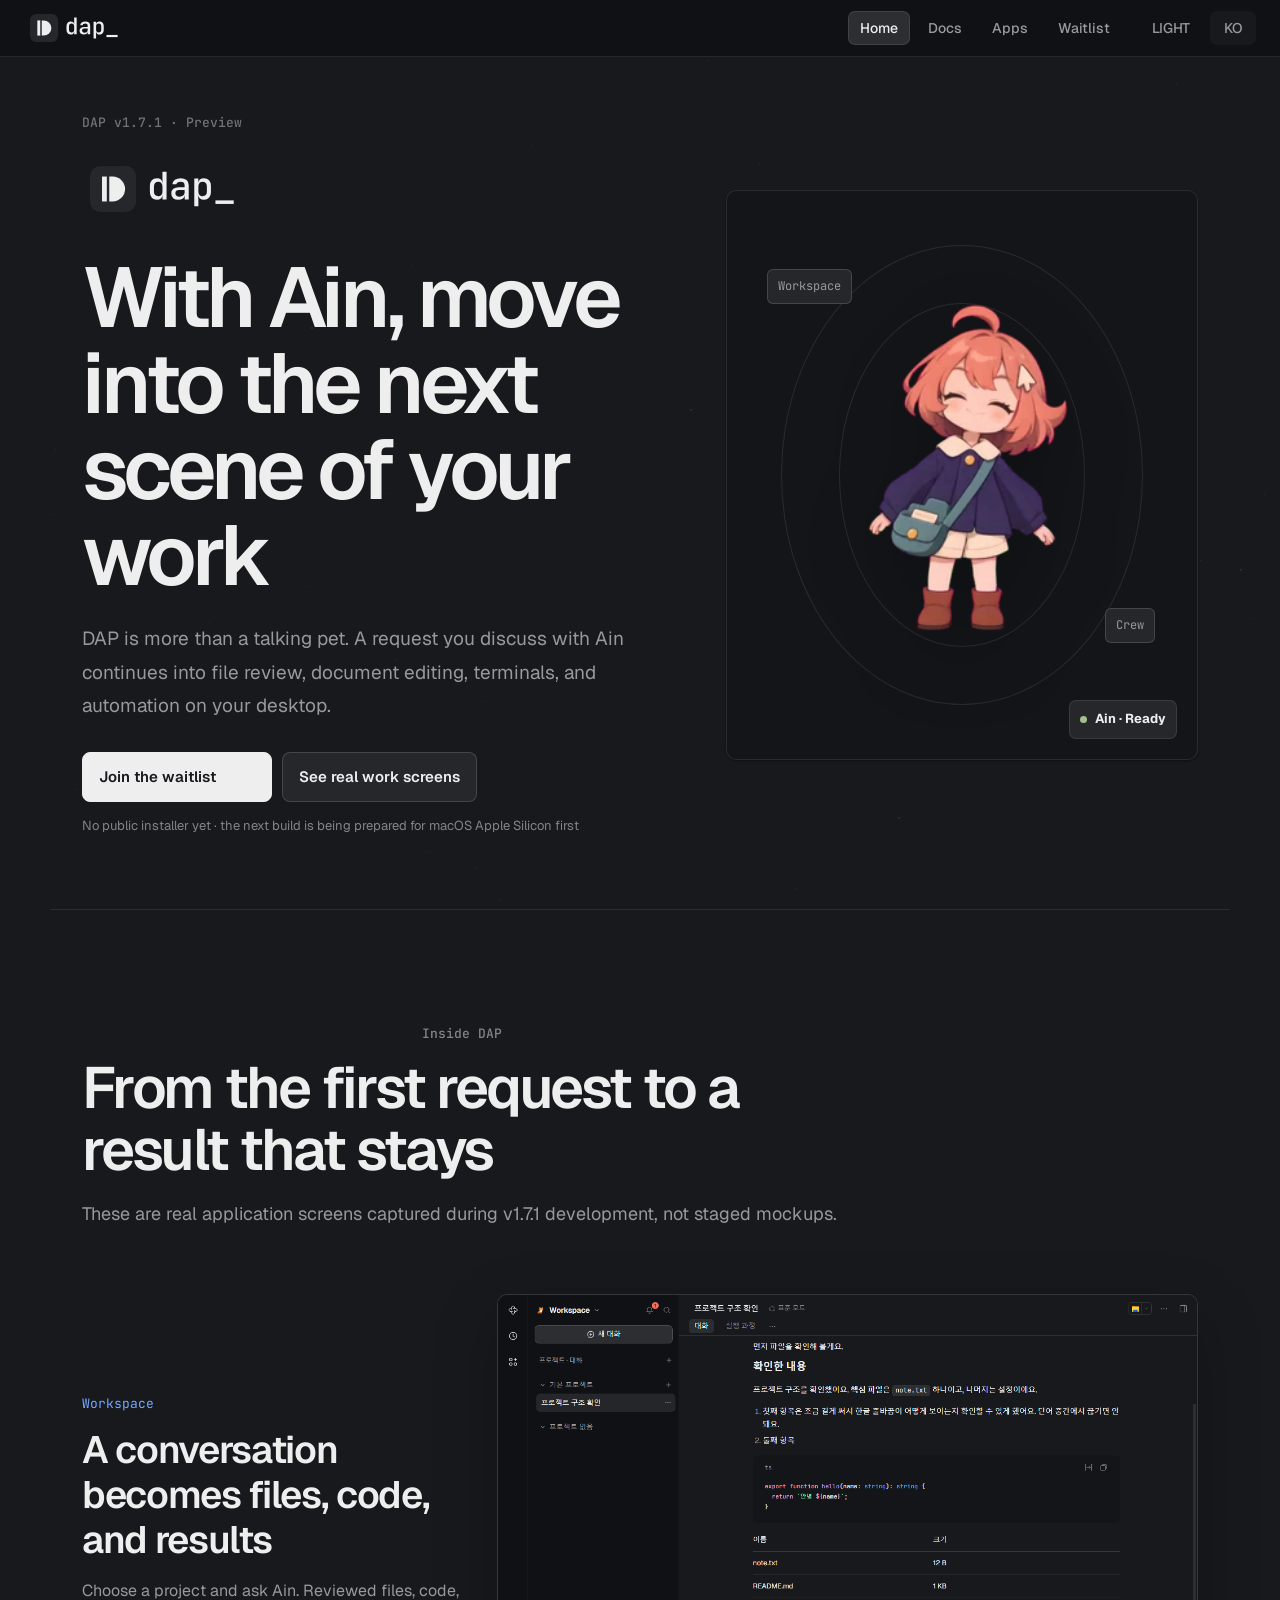
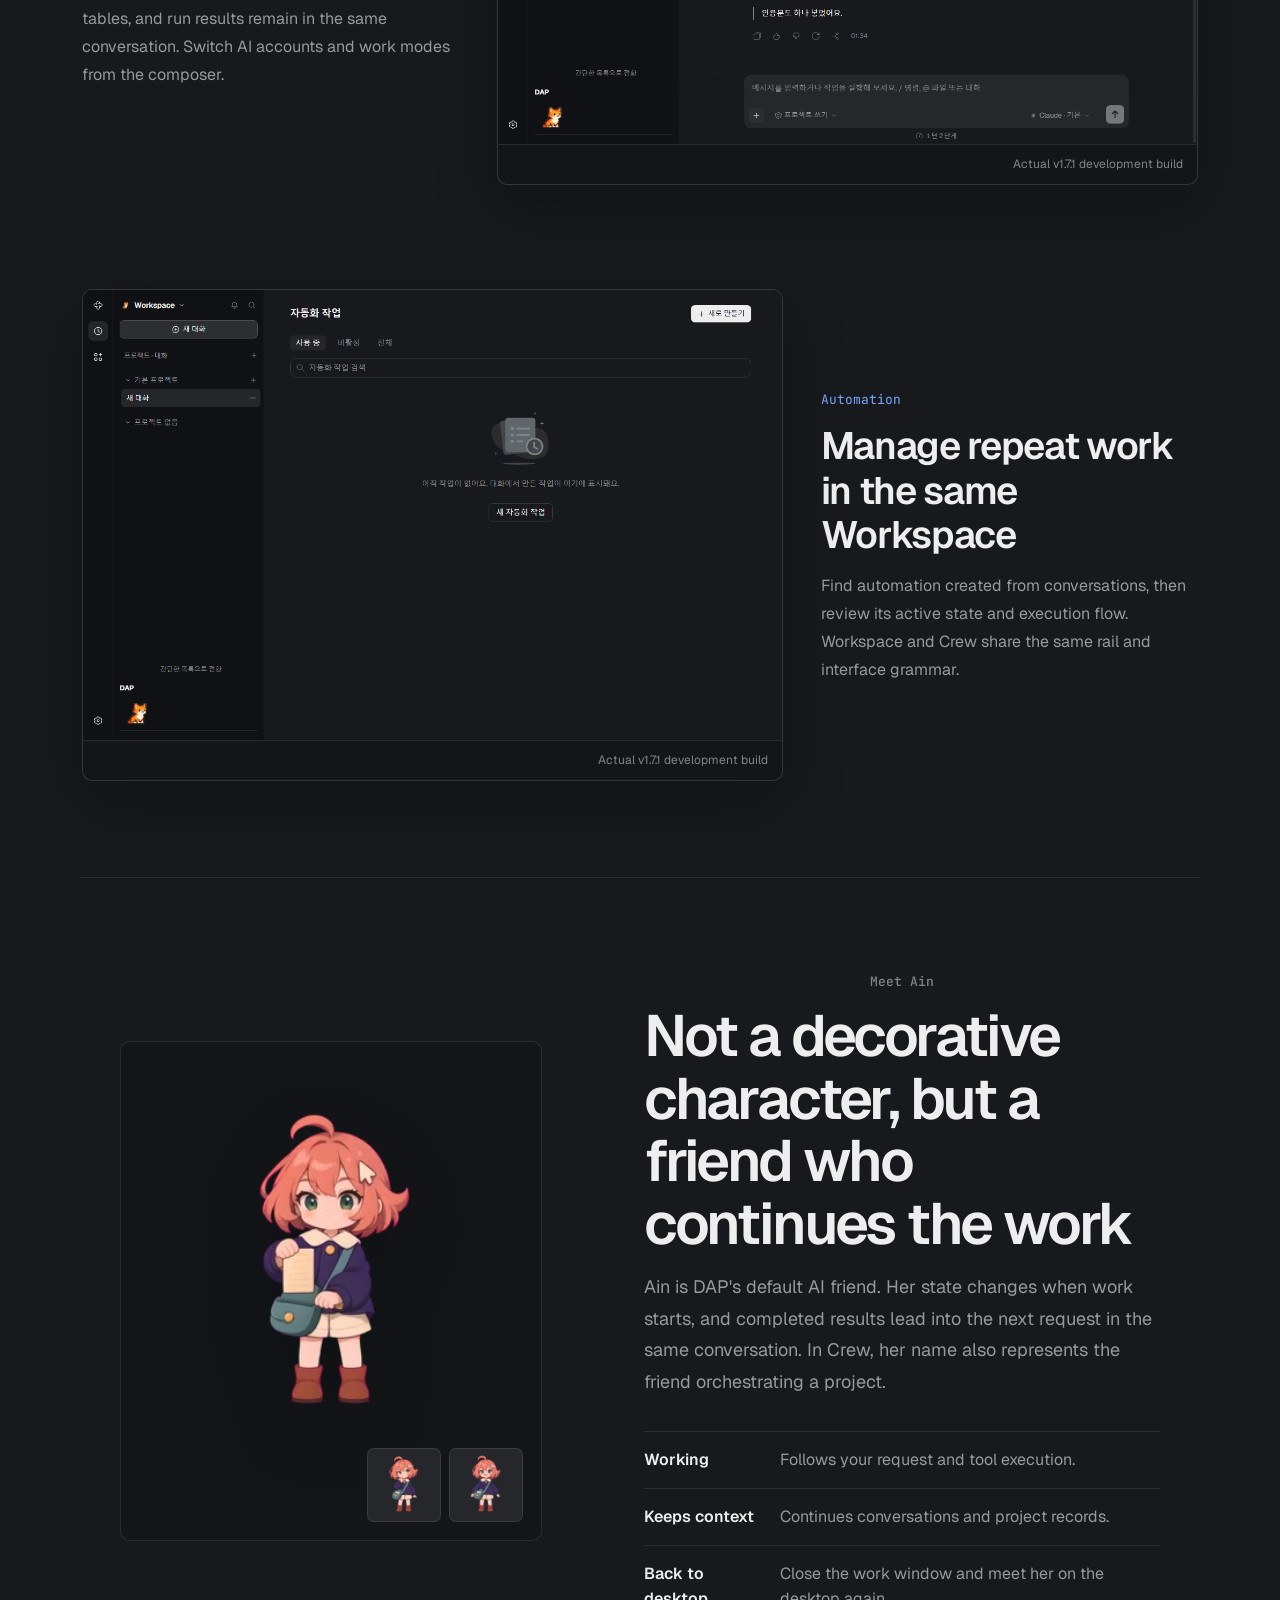
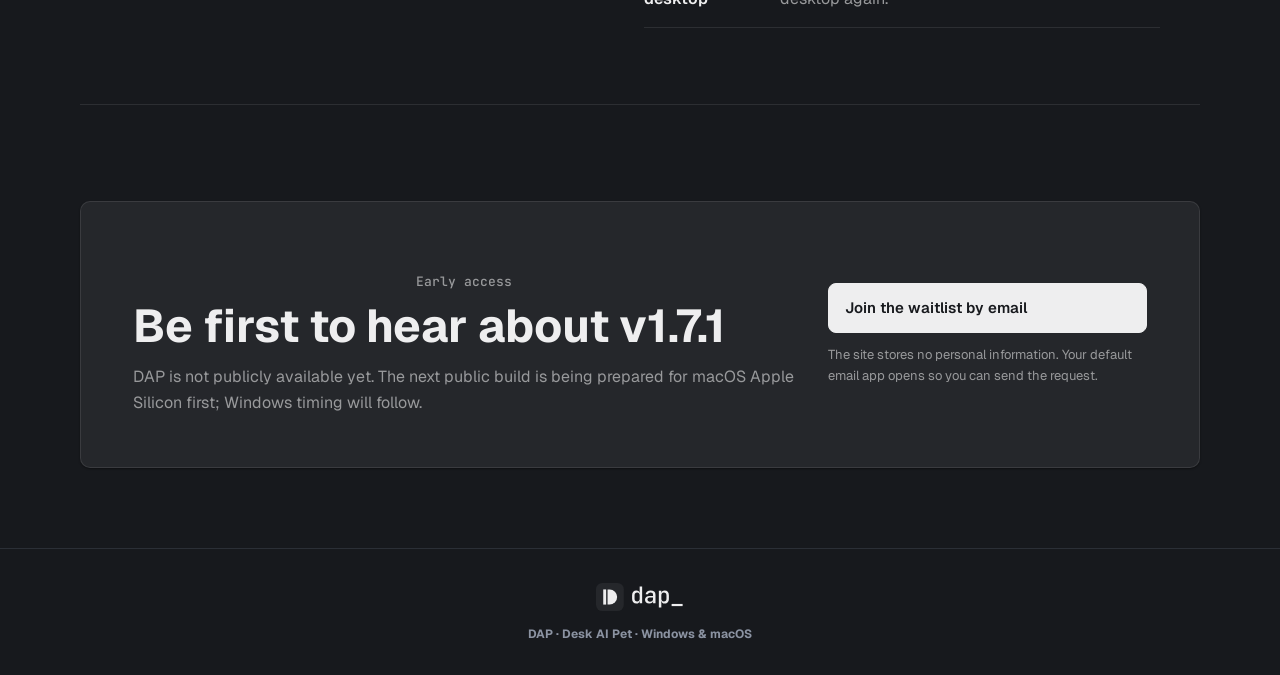
==== commit 8b53c754: "feat: showcase Ain and real product scenes" ====
--- a/index.html
+++ b/index.html
@@ -41,7 +41,7 @@
   <link rel="apple-touch-icon" href="favicon-180.png" sizes="180x180" />
   <link rel="manifest" href="site.webmanifest" />
   <link href="https://fonts.googleapis.com/css2?family=Geist:wght@400;500;600;700&amp;family=JetBrains+Mono:wght@500&amp;display=swap" rel="stylesheet">
-  <link rel="stylesheet" href="styles.css?v=20261119-actual" />
+  <link rel="stylesheet" href="styles.css?v=20261119-scenes" />
   <script>
     (() => {
       try {
@@ -157,7 +157,8 @@
 
 <div id="stars"></div>
 
-<!-- PRODUCT HERO: actual v1.7.1 development build -->
+<main id="main">
+<!-- PRODUCT HERO: Ain and the product promise -->
 <section class="product-hero z" aria-labelledby="product-hero-title">
   <div class="product-hero-copy">
     <p class="hero-eyebrow" data-i18n="hero_eyebrow">DAP v1.7.1 · Preview</p>
@@ -165,23 +166,76 @@
       <img class="brand-lockup brand-lockup-dark" src="assets/logo-dap-cursor/dap-lockup-on-dark.svg" alt="" />
       <img class="brand-lockup brand-lockup-light" src="assets/logo-dap-cursor/dap-lockup-on-light.svg" alt="" />
     </div>
-    <h1 id="product-hero-title" data-i18n="product_hero_title">대화에서 문서와 터미널까지,<br />하나의 작업창에서</h1>
-    <p data-i18n="product_hero_desc">DAP은 왼쪽 레일에서 Workspace와 Crew를 오가고, 가운데 대화에서 AI 계정을 선택하며, 필요한 문서·브라우저·터미널을 대화 옆에 엽니다.</p>
+    <h1 id="product-hero-title" data-i18n="product_hero_title">아인이와 함께,<br />일의 다음 장면으로</h1>
+    <p data-i18n="product_hero_desc">DAP은 대화만 하는 펫이 아닙니다. 아인이와 이야기한 요청이 파일 확인, 문서 편집, 터미널과 자동화 작업으로 이어지는 데스크톱 작업 공간입니다.</p>
     <div class="product-hero-actions" id="waitlist">
       <a class="btn btn-w" href="mailto:ssongshare0720@gmail.com?subject=DAP%20v1.7.1%20Waitlist&amp;body=DAP%20v1.7.1%20출시%20소식을%20받고%20싶습니다." data-waitlist-source="hero" data-i18n="download_win">웨이팅리스트 참여</a>
-      <a class="btn btn-m" href="#interface-map-title" data-i18n="product_hero_tour">화면 구성 살펴보기</a>
+      <a class="btn btn-m" href="#product-scenes" data-i18n="product_hero_tour">실제 작업 화면 보기</a>
     </div>
     <p class="product-hero-note" data-i18n="download_subtitle">아직 공개 설치본이 없습니다 · 다음 공개 빌드는 macOS Apple Silicon부터 준비 중</p>
   </div>
-  <figure class="product-window">
-    <div class="product-window-bar" aria-hidden="true">
-      <span></span><span></span><span></span>
-      <strong>DAP Workspace</strong>
+  <div class="ain-hero-stage" aria-label="DAP의 기본 AI 친구 아인이">
+    <span class="ain-orbit ain-orbit-workspace">Workspace</span>
+    <span class="ain-orbit ain-orbit-crew">Crew</span>
+    <img src="characters/ain/ain-hero.webp" width="320" height="320" alt="웃으며 춤추는 DAP의 기본 AI 친구 아인이" />
+    <div class="ain-status"><span></span><strong data-i18n="ain_status">아인이 · 준비됨</strong></div>
+  </div>
+</section>
+
+<!-- REAL PRODUCT SCENES -->
+<section id="product-scenes" class="product-scenes z" aria-labelledby="product-scenes-title">
+  <div class="product-scenes-head">
+    <p class="section-label compact" data-i18n="product_scenes_label">Inside DAP</p>
+    <h2 id="product-scenes-title" data-i18n="product_scenes_title">말을 건 순간부터, 결과가 남을 때까지</h2>
+    <p data-i18n="product_scenes_desc">아래 이미지는 연출된 목업이 아니라 v1.7.1 개발 과정에서 검증한 실제 앱 화면입니다.</p>
+  </div>
+
+  <article class="product-scene">
+    <div class="product-scene-copy">
+      <span>Workspace</span>
+      <h3 data-i18n="scene_conversation_title">대화가 파일과 코드의 결과로 이어집니다</h3>
+      <p data-i18n="scene_conversation_desc">프로젝트를 선택하고 아인이에게 요청하면, 확인한 파일과 코드·표·실행 결과가 같은 대화 안에 남습니다. AI 계정과 작업 모드는 입력창에서 바로 바꿉니다.</p>
     </div>
-    <img class="product-capture product-capture-dark" src="screenshots/dap-workspace-v1.7.1-dev-dark.png" width="1272" height="826" alt="DAP v1.7.1 개발 빌드의 다크 Workspace 실제 화면" />
-    <img class="product-capture product-capture-light" src="screenshots/dap-workspace-v1.7.1-dev-light.png" width="1272" height="826" alt="DAP v1.7.1 개발 빌드의 라이트 Workspace 실제 화면" />
-    <figcaption data-i18n="product_capture_caption">v1.7.1 개발 빌드 실제 화면 · 최종 공개본에서는 세부 UI가 달라질 수 있습니다.</figcaption>
-  </figure>
+    <figure class="scene-window">
+      <img class="scene-capture scene-capture-dark" src="screenshots/product-scenes/workspace-conversation-dark.png" width="1296" height="834" alt="DAP Workspace에서 프로젝트 파일과 코드를 확인한 실제 다크 테마 대화 화면" />
+      <img class="scene-capture scene-capture-light" src="screenshots/product-scenes/workspace-conversation-light.png" width="1296" height="834" alt="DAP Workspace에서 프로젝트 파일과 코드를 확인한 실제 라이트 테마 대화 화면" />
+      <figcaption data-i18n="scene_actual_caption">v1.7.1 개발 빌드 실제 화면</figcaption>
+    </figure>
+  </article>
+
+  <article class="product-scene product-scene-reverse">
+    <div class="product-scene-copy">
+      <span>Automation</span>
+      <h3 data-i18n="scene_automation_title">반복 작업도 같은 Workspace에서 관리합니다</h3>
+      <p data-i18n="scene_automation_desc">대화에서 만든 자동화 작업을 별도 화면에서 찾고, 활성 상태와 실행 흐름을 확인합니다. Workspace와 Crew는 같은 레일과 화면 문법을 공유합니다.</p>
+    </div>
+    <figure class="scene-window">
+      <img class="scene-capture scene-capture-dark" src="screenshots/product-scenes/workspace-automation-dark.png" width="1296" height="834" alt="DAP Workspace 자동화 작업의 실제 다크 테마 화면" />
+      <img class="scene-capture scene-capture-light" src="screenshots/product-scenes/workspace-automation-light.png" width="1296" height="834" alt="DAP Workspace 자동화 작업의 실제 라이트 테마 화면" />
+      <figcaption data-i18n="scene_actual_caption">v1.7.1 개발 빌드 실제 화면</figcaption>
+    </figure>
+  </article>
+</section>
+
+<!-- AIN, THE DEFAULT AI FRIEND -->
+<section class="ain-story z" aria-labelledby="ain-story-title">
+  <div class="ain-story-visual">
+    <img class="ain-story-main" src="characters/ain/ain-working.webp" width="320" height="320" alt="메모를 들고 작업 중인 아인이" />
+    <div class="ain-state-strip" aria-label="아인이의 상태 변화">
+      <img src="characters/ain/ain-thinking.webp" width="320" height="320" alt="생각하는 아인이" />
+      <img src="characters/ain/ain-happy.webp" width="320" height="320" alt="기뻐하는 아인이" />
+    </div>
+  </div>
+  <div class="ain-story-copy">
+    <p class="section-label compact" data-i18n="ain_label">Meet Ain</p>
+    <h2 id="ain-story-title" data-i18n="ain_title">화면을 꾸미는 캐릭터가 아니라,<br />일을 함께 이어가는 친구</h2>
+    <p data-i18n="ain_desc">아인이는 DAP의 기본 AI 친구입니다. 작업을 시작하면 상태가 바뀌고, 완료된 결과와 다음 요청을 같은 대화에서 이어갑니다. Crew에서는 프로젝트를 조율하는 친구의 이름으로도 나타납니다.</p>
+    <dl>
+      <div><dt data-i18n="ain_state_work">작업 중</dt><dd data-i18n="ain_state_work_desc">요청과 도구 실행을 따라갑니다.</dd></div>
+      <div><dt data-i18n="ain_state_context">맥락 유지</dt><dd data-i18n="ain_state_context_desc">대화와 프로젝트 기록을 이어봅니다.</dd></div>
+      <div><dt data-i18n="ain_state_return">바탕화면으로</dt><dd data-i18n="ain_state_return_desc">작업창을 닫으면 다시 데스크톱에서 만납니다.</dd></div>
+    </dl>
+  </div>
 </section>
 
 <!-- HERO FULLSCREEN: 고양이 스테이지가 전체 화면 배경, 텍스트는 오버레이 -->
@@ -236,7 +290,6 @@
 </section>
 
 <!-- PRODUCT SUMMARY -->
-<main id="main">
 <section class="summary z" aria-labelledby="summary-title">
   <img class="section-cat section-cat-summary" src="sprites/headtilt_24_crop.png" alt="" aria-hidden="true" />
   <p class="section-label compact" data-i18n="summary_label">DAP overview</p>
@@ -619,10 +672,28 @@
     nav_plugins: "앱",
     nav_download: "웨이팅리스트",
     hero_eyebrow: "DAP v1.7.1 · Preview",
-    product_hero_title: "대화에서 문서와 터미널까지, 하나의 작업창에서",
-    product_hero_desc: "DAP은 왼쪽 레일에서 Workspace와 Crew를 오가고, 가운데 대화에서 AI 계정을 선택하며, 필요한 문서·브라우저·터미널을 대화 옆에 엽니다.",
-    product_hero_tour: "화면 구성 살펴보기",
+    product_hero_title: "아인이와 함께, 일의 다음 장면으로",
+    product_hero_desc: "DAP은 대화만 하는 펫이 아닙니다. 아인이와 이야기한 요청이 파일 확인, 문서 편집, 터미널과 자동화 작업으로 이어지는 데스크톱 작업 공간입니다.",
+    product_hero_tour: "실제 작업 화면 보기",
     product_capture_caption: "v1.7.1 개발 빌드 실제 화면 · 최종 공개본에서는 세부 UI가 달라질 수 있습니다.",
+    ain_status: "아인이 · 준비됨",
+    product_scenes_label: "Inside DAP",
+    product_scenes_title: "말을 건 순간부터, 결과가 남을 때까지",
+    product_scenes_desc: "아래 이미지는 연출된 목업이 아니라 v1.7.1 개발 과정에서 검증한 실제 앱 화면입니다.",
+    scene_conversation_title: "대화가 파일과 코드의 결과로 이어집니다",
+    scene_conversation_desc: "프로젝트를 선택하고 아인이에게 요청하면, 확인한 파일과 코드·표·실행 결과가 같은 대화 안에 남습니다. AI 계정과 작업 모드는 입력창에서 바로 바꿉니다.",
+    scene_automation_title: "반복 작업도 같은 Workspace에서 관리합니다",
+    scene_automation_desc: "대화에서 만든 자동화 작업을 별도 화면에서 찾고, 활성 상태와 실행 흐름을 확인합니다. Workspace와 Crew는 같은 레일과 화면 문법을 공유합니다.",
+    scene_actual_caption: "v1.7.1 개발 빌드 실제 화면",
+    ain_label: "Meet Ain",
+    ain_title: "화면을 꾸미는 캐릭터가 아니라, 일을 함께 이어가는 친구",
+    ain_desc: "아인이는 DAP의 기본 AI 친구입니다. 작업을 시작하면 상태가 바뀌고, 완료된 결과와 다음 요청을 같은 대화에서 이어갑니다. Crew에서는 프로젝트를 조율하는 친구의 이름으로도 나타납니다.",
+    ain_state_work: "작업 중",
+    ain_state_work_desc: "요청과 도구 실행을 따라갑니다.",
+    ain_state_context: "맥락 유지",
+    ain_state_context_desc: "대화와 프로젝트 기록을 이어봅니다.",
+    ain_state_return: "바탕화면으로",
+    ain_state_return_desc: "작업창을 닫으면 다시 데스크톱에서 만납니다.",
     hero_copy: "당신의 AI Workspace\n캐릭터와 함께 대화하고 작업을 이어가세요",
     hero_tagline: "AI와 문서, 프로젝트 작업을 하나의 데스크톱에서",
     stage_title: "클릭해서 반응 보기",
@@ -764,10 +835,28 @@
     nav_plugins: "Apps",
     nav_download: "Waitlist",
     hero_eyebrow: "DAP v1.7.1 · Preview",
-    product_hero_title: "From conversations to documents and terminals, in one work window",
-    product_hero_desc: "Move between Workspace and Crew from the left rail, choose an AI account in the conversation, and open documents, the browser, or a terminal beside it.",
-    product_hero_tour: "Explore the interface",
+    product_hero_title: "With Ain, move into the next scene of your work",
+    product_hero_desc: "DAP is more than a talking pet. A request you discuss with Ain continues into file review, document editing, terminals, and automation on your desktop.",
+    product_hero_tour: "See real work screens",
     product_capture_caption: "Actual v1.7.1 development build · details may change before the public release.",
+    ain_status: "Ain · Ready",
+    product_scenes_label: "Inside DAP",
+    product_scenes_title: "From the first request to a result that stays",
+    product_scenes_desc: "These are real application screens captured during v1.7.1 development, not staged mockups.",
+    scene_conversation_title: "A conversation becomes files, code, and results",
+    scene_conversation_desc: "Choose a project and ask Ain. Reviewed files, code, tables, and run results remain in the same conversation. Switch AI accounts and work modes from the composer.",
+    scene_automation_title: "Manage repeat work in the same Workspace",
+    scene_automation_desc: "Find automation created from conversations, then review its active state and execution flow. Workspace and Crew share the same rail and interface grammar.",
+    scene_actual_caption: "Actual v1.7.1 development build",
+    ain_label: "Meet Ain",
+    ain_title: "Not a decorative character, but a friend who continues the work",
+    ain_desc: "Ain is DAP's default AI friend. Her state changes when work starts, and completed results lead into the next request in the same conversation. In Crew, her name also represents the friend orchestrating a project.",
+    ain_state_work: "Working",
+    ain_state_work_desc: "Follows your request and tool execution.",
+    ain_state_context: "Keeps context",
+    ain_state_context_desc: "Continues conversations and project records.",
+    ain_state_return: "Back to desktop",
+    ain_state_return_desc: "Close the work window and meet her on the desktop again.",
     hero_copy: "Your AI Workspace\nTalk and work with your desktop companion",
     hero_tagline: "AI, documents, and project work on one desktop",
     stage_title: "Click to interact",
--- a/styles.css
+++ b/styles.css
@@ -2840,3 +2840,279 @@
   .interface-map-grid article { min-height: auto; }
   .interface-map-grid span { margin-bottom: 22px; }
 }
+
+/* ── PRODUCT SCENES: Ain + real application screens ── */
+.summary,
+.interface-map,
+.release-preview,
+.pet-moments,
+.mini-pets,
+.resource-hub,
+.how,
+.faq {
+  display: none !important;
+}
+
+.product-hero {
+  display: grid;
+  grid-template-columns: minmax(0, 1.08fr) minmax(360px, 0.92fr);
+  gap: clamp(36px, 7vw, 96px);
+  align-items: center;
+  min-height: calc(100svh - 56px);
+  max-width: 1180px;
+  padding-top: 56px;
+  padding-bottom: 72px;
+}
+.product-hero-copy {
+  max-width: 680px;
+  margin: 0;
+  text-align: left;
+}
+.product-hero-lockup { margin: 12px 0 34px; }
+.product-hero h1 {
+  font-size: clamp(48px, 6.6vw, 86px);
+  line-height: 1.02;
+}
+.product-hero-copy > p:not(.hero-eyebrow):not(.product-hero-note) {
+  max-width: 650px;
+  margin-left: 0;
+  font-size: 19px;
+}
+.product-hero-actions { justify-content: flex-start; }
+
+.ain-hero-stage {
+  position: relative;
+  display: grid;
+  place-items: center;
+  min-height: 570px;
+  overflow: hidden;
+  border: 1px solid var(--border);
+  border-radius: 10px;
+  background: var(--surface-2);
+  box-shadow: var(--shadow);
+}
+.ain-hero-stage::before,
+.ain-hero-stage::after {
+  content: '';
+  position: absolute;
+  inset: 54px;
+  border: 1px solid var(--border);
+  border-radius: 50%;
+}
+.ain-hero-stage::after { inset: 112px; }
+.ain-hero-stage > img {
+  position: relative;
+  z-index: 2;
+  width: min(88%, 430px);
+  height: auto;
+  image-rendering: auto;
+  filter: drop-shadow(0 28px 36px rgba(0, 0, 0, 0.22));
+}
+.ain-orbit {
+  position: absolute;
+  z-index: 3;
+  padding: 7px 10px;
+  border: 1px solid var(--border-strong);
+  border-radius: 6px;
+  background: var(--surface);
+  color: var(--soft);
+  font-family: 'JetBrains Mono', monospace;
+  font-size: 12px;
+}
+.ain-orbit-workspace { top: 78px; left: 40px; }
+.ain-orbit-crew { right: 42px; bottom: 116px; }
+.ain-status {
+  position: absolute;
+  z-index: 3;
+  right: 20px;
+  bottom: 20px;
+  display: flex;
+  gap: 8px;
+  align-items: center;
+  padding: 8px 10px;
+  border: 1px solid var(--border);
+  border-radius: 7px;
+  background: var(--surface);
+  color: var(--text);
+  font-size: 13px;
+}
+.ain-status span {
+  width: 7px;
+  height: 7px;
+  border-radius: 50%;
+  background: #a6bd91;
+}
+
+.product-scenes {
+  max-width: 1180px;
+  margin: 0 auto;
+  padding: 96px 32px;
+  border-top: 1px solid var(--border);
+  scroll-margin-top: 70px;
+}
+.product-scenes-head {
+  max-width: 760px;
+  margin-bottom: 64px;
+}
+.product-scenes-head h2,
+.ain-story h2 {
+  margin: 12px 0 16px;
+  color: var(--text);
+  font-size: clamp(34px, 5vw, 58px);
+  font-weight: 600;
+  letter-spacing: -0.045em;
+  line-height: 1.08;
+  word-break: keep-all;
+}
+.product-scenes-head > p:not(.section-label),
+.ain-story-copy > p:not(.section-label) {
+  color: var(--soft);
+  font-size: 18px;
+  line-height: 1.75;
+}
+.product-scene {
+  display: grid;
+  grid-template-columns: minmax(260px, 0.35fr) minmax(0, 0.65fr);
+  gap: 38px;
+  align-items: center;
+  margin-bottom: 104px;
+}
+.product-scene:last-child { margin-bottom: 0; }
+.product-scene-reverse { grid-template-columns: minmax(0, 0.65fr) minmax(260px, 0.35fr); }
+.product-scene-reverse .product-scene-copy { order: 2; }
+.product-scene-reverse .scene-window { order: 1; }
+.product-scene-copy > span {
+  color: var(--accent2);
+  font-family: 'JetBrains Mono', monospace;
+  font-size: 13px;
+}
+.product-scene-copy h3 {
+  margin: 12px 0 14px;
+  color: var(--text);
+  font-size: clamp(24px, 3vw, 38px);
+  font-weight: 600;
+  letter-spacing: -0.035em;
+  line-height: 1.18;
+  word-break: keep-all;
+}
+.product-scene-copy p {
+  color: var(--soft);
+  font-size: 16px;
+  line-height: 1.75;
+}
+.scene-window {
+  position: relative;
+  margin: 0;
+  overflow: hidden;
+  border: 1px solid var(--border-strong);
+  border-radius: 10px;
+  background: var(--surface-2);
+  box-shadow: 0 22px 64px rgba(0, 0, 0, 0.24);
+}
+.scene-capture { display: block; width: 100%; height: auto; }
+.scene-capture-light { display: none; }
+html[data-theme="light"] .scene-capture-dark { display: none; }
+html[data-theme="light"] .scene-capture-light { display: block; }
+.scene-window figcaption {
+  padding: 10px 14px;
+  border-top: 1px solid var(--border);
+  color: var(--muted);
+  font-size: 12px;
+  text-align: right;
+}
+
+.ain-story {
+  display: grid;
+  grid-template-columns: minmax(360px, 0.9fr) minmax(0, 1.1fr);
+  gap: clamp(42px, 8vw, 104px);
+  align-items: center;
+  max-width: 1120px;
+  margin: 0 auto 96px;
+  padding: 76px 40px;
+  border-top: 1px solid var(--border);
+  border-bottom: 1px solid var(--border);
+}
+.ain-story-visual {
+  position: relative;
+  min-height: 500px;
+  border: 1px solid var(--border);
+  border-radius: 10px;
+  background: var(--surface-2);
+}
+.ain-story-main {
+  display: block;
+  width: min(88%, 410px);
+  height: auto;
+  margin: 38px auto 0;
+  filter: drop-shadow(0 24px 32px rgba(0, 0, 0, 0.2));
+}
+.ain-state-strip {
+  position: absolute;
+  right: 18px;
+  bottom: 18px;
+  display: flex;
+  gap: 8px;
+}
+.ain-state-strip img {
+  width: 74px;
+  height: 74px;
+  border: 1px solid var(--border);
+  border-radius: 7px;
+  background: var(--surface);
+}
+.ain-story-copy dl {
+  display: grid;
+  gap: 0;
+  margin-top: 34px;
+  border-top: 1px solid var(--border);
+}
+.ain-story-copy dl div {
+  display: grid;
+  grid-template-columns: 120px 1fr;
+  gap: 16px;
+  padding: 15px 0;
+  border-bottom: 1px solid var(--border);
+}
+.ain-story-copy dt { color: var(--text); font-weight: 600; }
+.ain-story-copy dd { color: var(--soft); }
+
+@media (max-width: 900px) {
+  .product-hero { grid-template-columns: 1fr; min-height: auto; }
+  .product-hero-copy { margin: 0 auto; text-align: center; }
+  .product-hero-copy > p:not(.hero-eyebrow):not(.product-hero-note) { margin-left: auto; }
+  .product-hero-actions { justify-content: center; }
+  .ain-hero-stage { min-height: 480px; }
+  .product-scene,
+  .product-scene-reverse { grid-template-columns: 1fr; }
+  .product-scene-reverse .product-scene-copy,
+  .product-scene-reverse .scene-window { order: initial; }
+  .ain-story { grid-template-columns: 1fr; }
+}
+
+@media (max-width: 640px) {
+  .product-hero { padding-top: 46px; }
+  .product-hero h1 {
+    max-width: 100%;
+    font-size: clamp(36px, 11vw, 48px);
+    overflow-wrap: anywhere;
+    word-break: normal;
+  }
+  .product-hero-lockup { margin-bottom: 24px; }
+  .product-hero-copy > p:not(.hero-eyebrow):not(.product-hero-note) { font-size: 17px; }
+  .product-hero-note { overflow-wrap: anywhere; }
+  .ain-hero-stage { min-height: 410px; }
+  .ain-hero-stage::before { inset: 36px; }
+  .ain-hero-stage::after { inset: 88px; }
+  .ain-hero-stage > img { width: min(92%, 340px); }
+  .ain-orbit-workspace { top: 30px; left: 18px; }
+  .ain-orbit-crew { right: 18px; bottom: 88px; }
+  .product-scenes { padding: 72px 16px; }
+  .product-scenes-head { margin-bottom: 42px; }
+  .product-scene { gap: 24px; margin-bottom: 72px; }
+  .scene-window { border-radius: 8px; }
+  .scene-capture { width: 138%; max-width: none; transform: translateX(-2%); }
+  .ain-story { margin-bottom: 72px; padding: 64px 16px; }
+  .ain-story-visual { min-height: 410px; }
+  .ain-story-main { width: min(92%, 330px); margin-top: 26px; }
+  .ain-story-copy dl div { grid-template-columns: 1fr; gap: 4px; }
+}
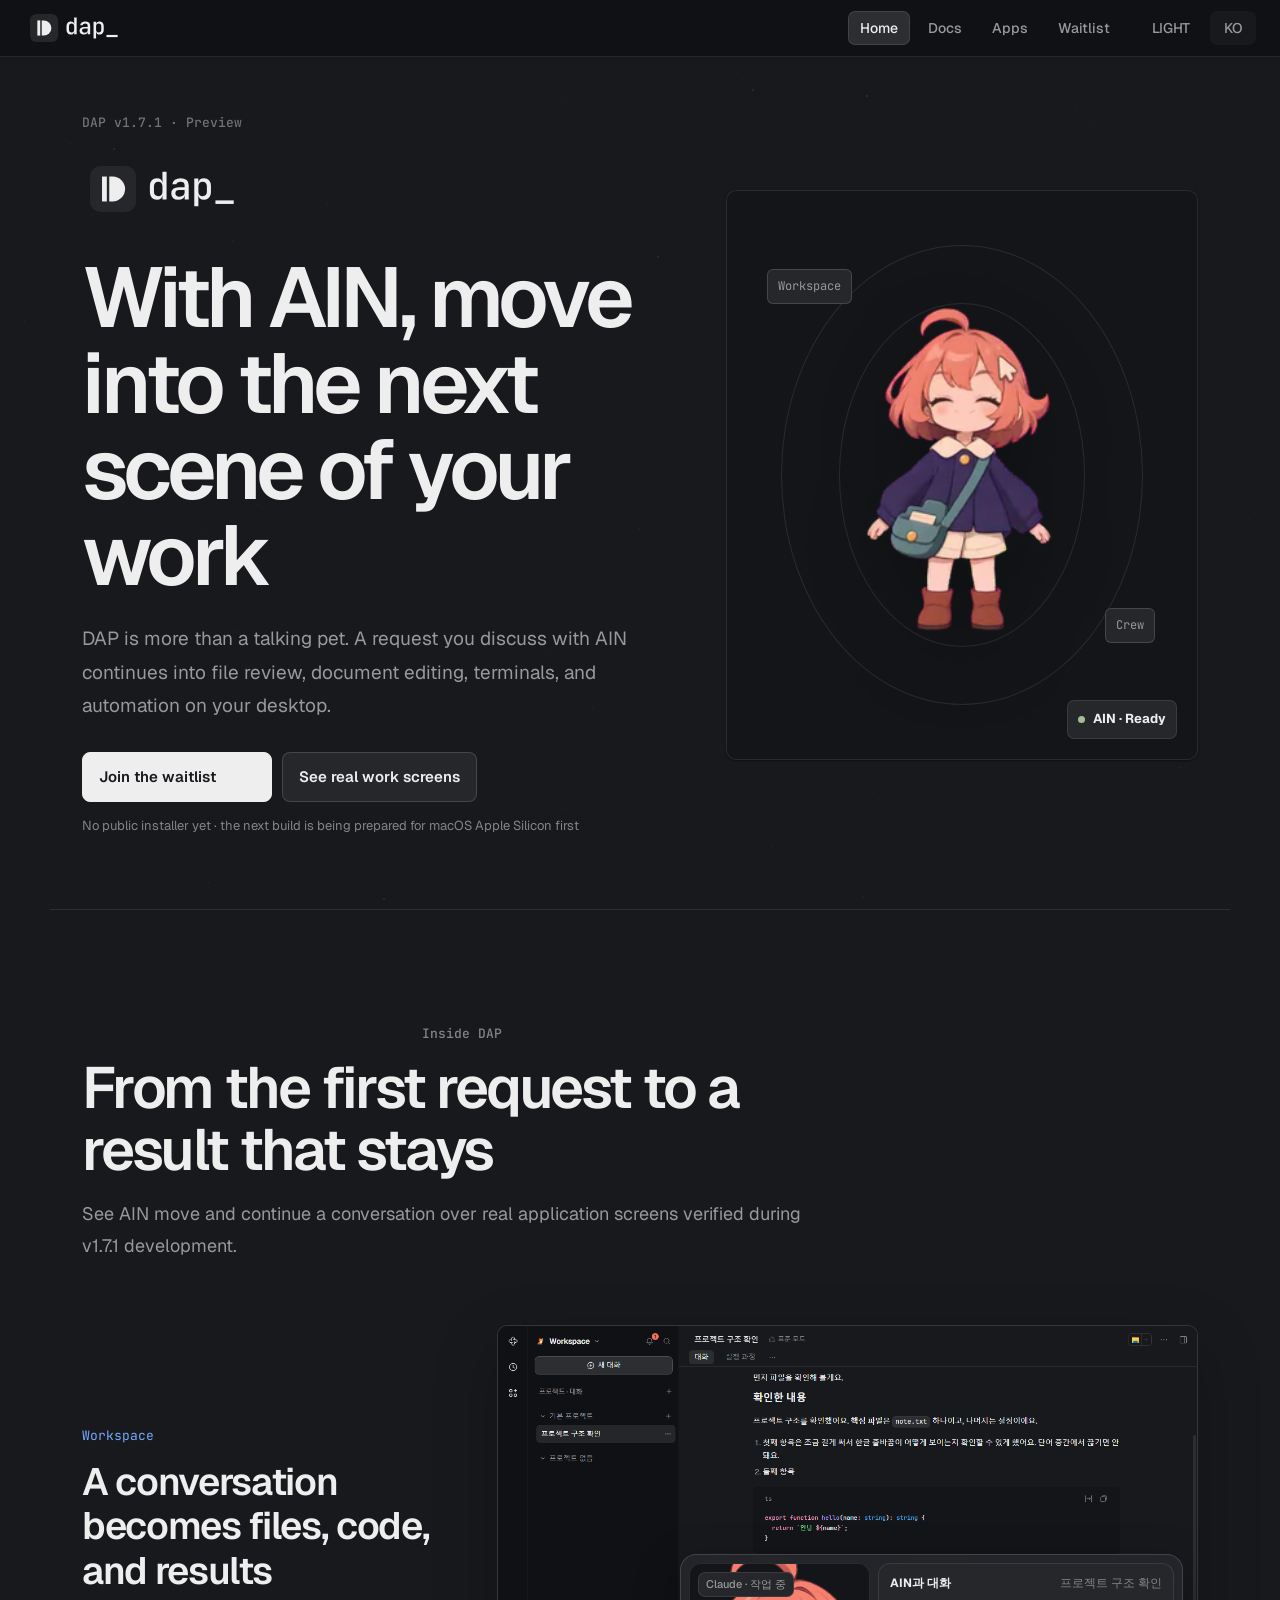
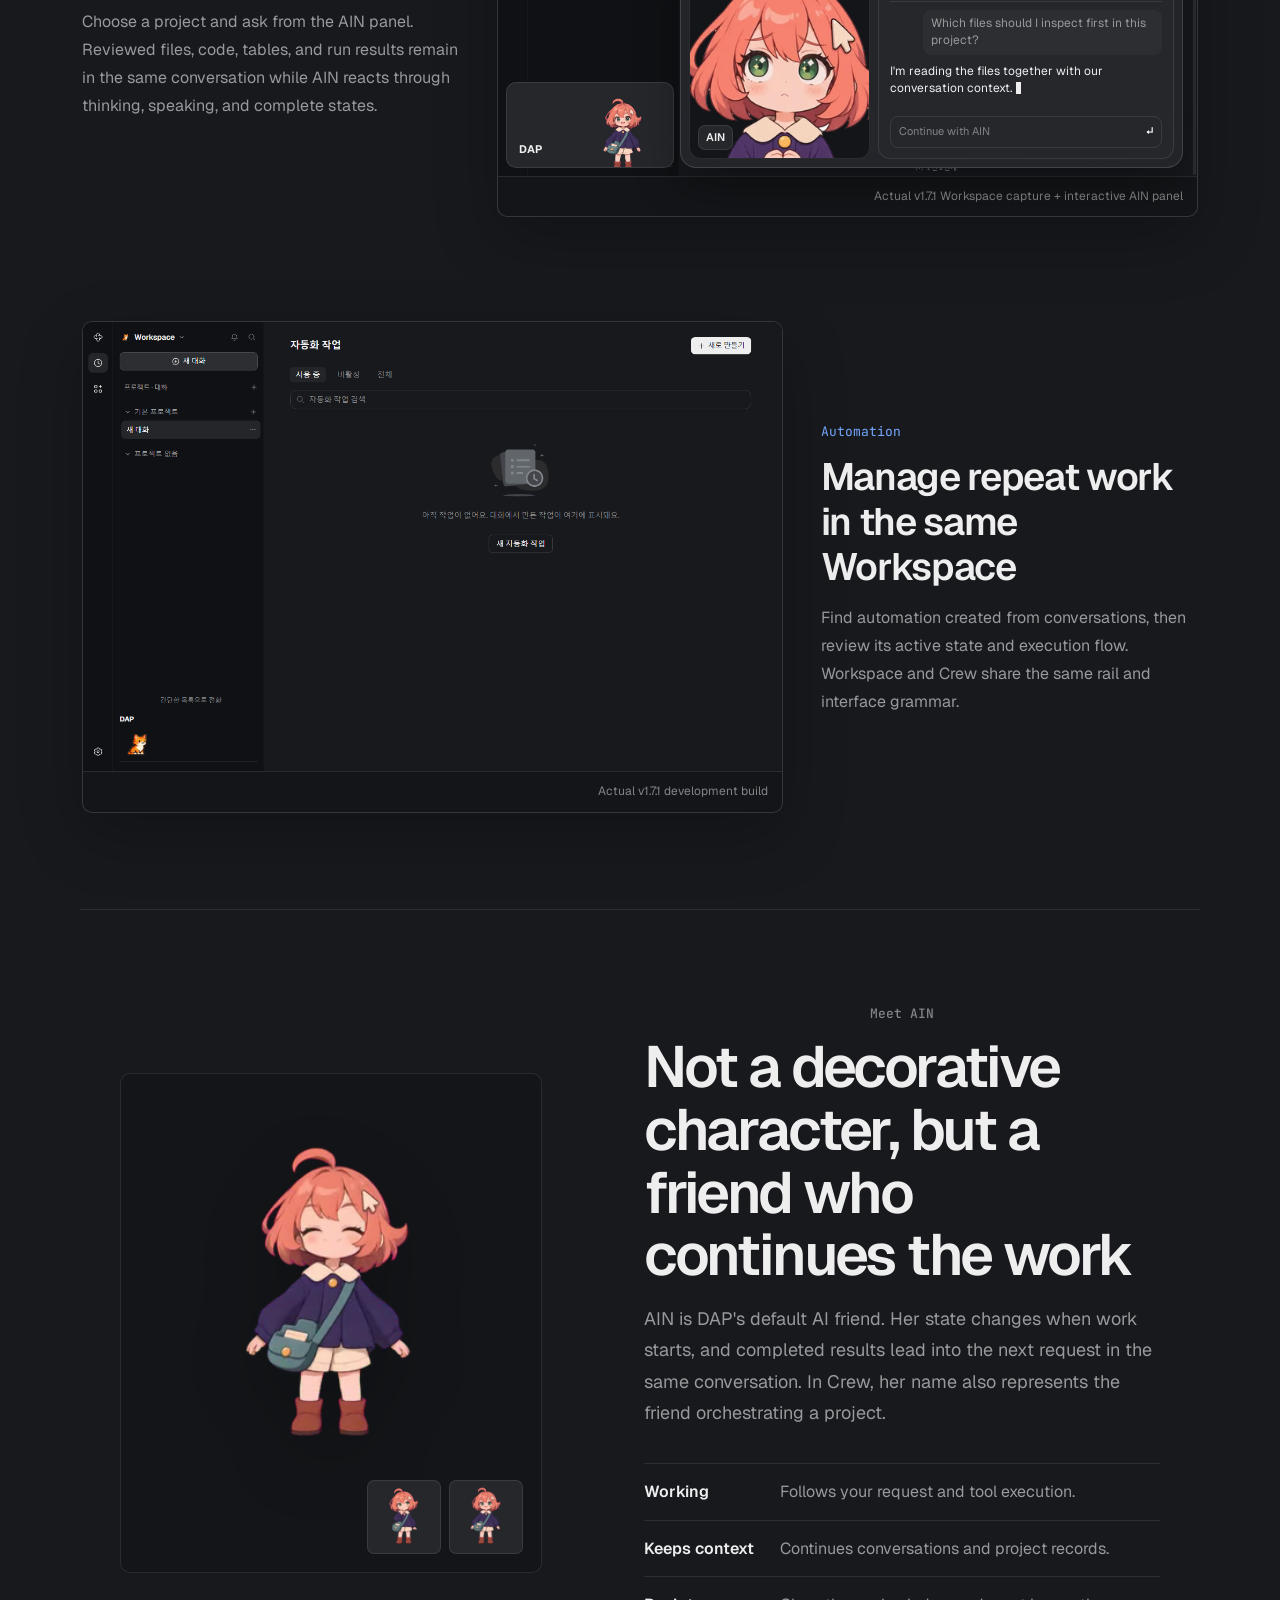
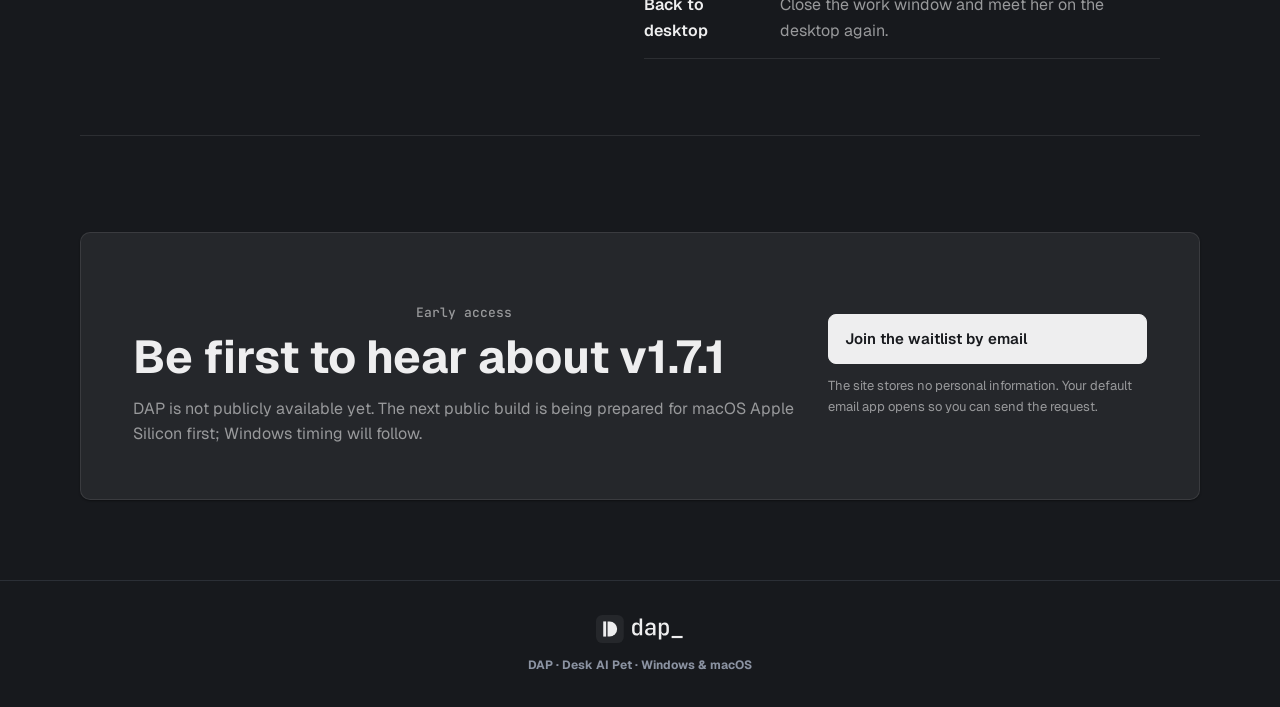
==== commit 7452366f: "feat: animate AIN and add companion chat panel" ====
--- a/index.html
+++ b/index.html
@@ -41,7 +41,7 @@
   <link rel="apple-touch-icon" href="favicon-180.png" sizes="180x180" />
   <link rel="manifest" href="site.webmanifest" />
   <link href="https://fonts.googleapis.com/css2?family=Geist:wght@400;500;600;700&amp;family=JetBrains+Mono:wght@500&amp;display=swap" rel="stylesheet">
-  <link rel="stylesheet" href="styles.css?v=20261119-scenes" />
+  <link rel="stylesheet" href="styles.css?v=20261119-ain-panel" />
   <script>
     (() => {
       try {
@@ -158,7 +158,7 @@
 <div id="stars"></div>
 
 <main id="main">
-<!-- PRODUCT HERO: Ain and the product promise -->
+<!-- PRODUCT HERO: AIN and the product promise -->
 <section class="product-hero z" aria-labelledby="product-hero-title">
   <div class="product-hero-copy">
     <p class="hero-eyebrow" data-i18n="hero_eyebrow">DAP v1.7.1 · Preview</p>
@@ -166,19 +166,21 @@
       <img class="brand-lockup brand-lockup-dark" src="assets/logo-dap-cursor/dap-lockup-on-dark.svg" alt="" />
       <img class="brand-lockup brand-lockup-light" src="assets/logo-dap-cursor/dap-lockup-on-light.svg" alt="" />
     </div>
-    <h1 id="product-hero-title" data-i18n="product_hero_title">아인이와 함께,<br />일의 다음 장면으로</h1>
-    <p data-i18n="product_hero_desc">DAP은 대화만 하는 펫이 아닙니다. 아인이와 이야기한 요청이 파일 확인, 문서 편집, 터미널과 자동화 작업으로 이어지는 데스크톱 작업 공간입니다.</p>
+    <h1 id="product-hero-title" data-i18n="product_hero_title">AIN과 함께,<br />일의 다음 장면으로</h1>
+    <p data-i18n="product_hero_desc">DAP은 대화만 하는 펫이 아닙니다. AIN과 이야기한 요청이 파일 확인, 문서 편집, 터미널과 자동화 작업으로 이어지는 데스크톱 작업 공간입니다.</p>
     <div class="product-hero-actions" id="waitlist">
       <a class="btn btn-w" href="mailto:ssongshare0720@gmail.com?subject=DAP%20v1.7.1%20Waitlist&amp;body=DAP%20v1.7.1%20출시%20소식을%20받고%20싶습니다." data-waitlist-source="hero" data-i18n="download_win">웨이팅리스트 참여</a>
       <a class="btn btn-m" href="#product-scenes" data-i18n="product_hero_tour">실제 작업 화면 보기</a>
     </div>
     <p class="product-hero-note" data-i18n="download_subtitle">아직 공개 설치본이 없습니다 · 다음 공개 빌드는 macOS Apple Silicon부터 준비 중</p>
   </div>
-  <div class="ain-hero-stage" aria-label="DAP의 기본 AI 친구 아인이">
+  <div class="ain-hero-stage" aria-label="DAP의 기본 AI 친구 AIN">
     <span class="ain-orbit ain-orbit-workspace">Workspace</span>
     <span class="ain-orbit ain-orbit-crew">Crew</span>
-    <img src="characters/ain/ain-hero.webp" width="320" height="320" alt="웃으며 춤추는 DAP의 기본 AI 친구 아인이" />
-    <div class="ain-status"><span></span><strong data-i18n="ain_status">아인이 · 준비됨</strong></div>
+    <video class="ain-hero-motion" width="320" height="320" autoplay muted loop playsinline poster="characters/ain/ain-hero.webp" aria-label="웃으며 움직이는 DAP의 기본 AI 친구 AIN">
+      <source src="characters/ain/ain-dance.webm" type="video/webm" />
+    </video>
+    <div class="ain-status"><span></span><strong data-i18n="ain_status">AIN · 준비됨</strong></div>
   </div>
 </section>
 
@@ -187,19 +189,37 @@
   <div class="product-scenes-head">
     <p class="section-label compact" data-i18n="product_scenes_label">Inside DAP</p>
     <h2 id="product-scenes-title" data-i18n="product_scenes_title">말을 건 순간부터, 결과가 남을 때까지</h2>
-    <p data-i18n="product_scenes_desc">아래 이미지는 연출된 목업이 아니라 v1.7.1 개발 과정에서 검증한 실제 앱 화면입니다.</p>
+    <p data-i18n="product_scenes_desc">v1.7.1 개발 과정에서 검증한 실제 앱 화면 위에서 AIN 패널의 움직임과 대화 흐름을 보여줍니다.</p>
   </div>
 
   <article class="product-scene">
     <div class="product-scene-copy">
       <span>Workspace</span>
       <h3 data-i18n="scene_conversation_title">대화가 파일과 코드의 결과로 이어집니다</h3>
-      <p data-i18n="scene_conversation_desc">프로젝트를 선택하고 아인이에게 요청하면, 확인한 파일과 코드·표·실행 결과가 같은 대화 안에 남습니다. AI 계정과 작업 모드는 입력창에서 바로 바꿉니다.</p>
+      <p data-i18n="scene_conversation_desc">프로젝트를 선택하고 AIN 패널에서 요청하면, 확인한 파일과 코드·표·실행 결과가 같은 대화 안에 남습니다. AIN의 표정도 생각·말하기·완료 상태에 맞춰 바뀝니다.</p>
     </div>
     <figure class="scene-window">
       <img class="scene-capture scene-capture-dark" src="screenshots/product-scenes/workspace-conversation-dark.png" width="1296" height="834" alt="DAP Workspace에서 프로젝트 파일과 코드를 확인한 실제 다크 테마 대화 화면" />
       <img class="scene-capture scene-capture-light" src="screenshots/product-scenes/workspace-conversation-light.png" width="1296" height="834" alt="DAP Workspace에서 프로젝트 파일과 코드를 확인한 실제 라이트 테마 대화 화면" />
-      <figcaption data-i18n="scene_actual_caption">v1.7.1 개발 빌드 실제 화면</figcaption>
+      <div class="ain-demo-sidebar-brand" aria-hidden="true"><span>DAP</span><img src="characters/ain/ain-happy.webp" alt="" /></div>
+      <div class="ain-demo-panel" data-phase="thinking" aria-label="Workspace 안에서 AIN과 대화하는 패널">
+        <div class="ain-demo-face">
+          <video data-ain-motion="thinking" autoplay muted loop playsinline aria-hidden="true"><source src="characters/ain/face/thinking.webm" type="video/webm" /></video>
+          <video data-ain-motion="speaking" autoplay muted loop playsinline aria-hidden="true"><source src="characters/ain/face/speaking.webm" type="video/webm" /></video>
+          <video data-ain-motion="happy" autoplay muted loop playsinline aria-hidden="true"><source src="characters/ain/face/happy.webm" type="video/webm" /></video>
+          <span class="ain-demo-agent">Claude · 작업 중</span>
+          <strong>AIN</strong>
+        </div>
+        <div class="ain-demo-dialog">
+          <div class="ain-demo-dialog-head"><strong>AIN과 대화</strong><span>프로젝트 구조 확인</span></div>
+          <div class="ain-demo-lines" aria-live="polite">
+            <p class="ain-demo-user" data-i18n="ain_demo_user">이 프로젝트에서 먼저 확인할 파일을 알려줘.</p>
+            <p class="ain-demo-response" data-i18n="ain_demo_thinking">파일과 대화 맥락을 함께 살펴보고 있어요.</p>
+          </div>
+          <div class="ain-demo-composer"><span data-i18n="ain_demo_placeholder">AIN에게 이어서 요청하기</span><b>↵</b></div>
+        </div>
+      </div>
+      <figcaption data-i18n="scene_ain_caption">v1.7.1 실제 Workspace 캡처 + AIN 패널 인터랙션</figcaption>
     </figure>
   </article>
 
@@ -220,16 +240,18 @@
 <!-- AIN, THE DEFAULT AI FRIEND -->
 <section class="ain-story z" aria-labelledby="ain-story-title">
   <div class="ain-story-visual">
-    <img class="ain-story-main" src="characters/ain/ain-working.webp" width="320" height="320" alt="메모를 들고 작업 중인 아인이" />
-    <div class="ain-state-strip" aria-label="아인이의 상태 변화">
-      <img src="characters/ain/ain-thinking.webp" width="320" height="320" alt="생각하는 아인이" />
-      <img src="characters/ain/ain-happy.webp" width="320" height="320" alt="기뻐하는 아인이" />
+    <video class="ain-story-main" width="320" height="320" autoplay muted loop playsinline poster="characters/ain/ain-working.webp" aria-label="움직이며 작업하는 AIN">
+      <source src="characters/ain/ain-dance.webm" type="video/webm" />
+    </video>
+    <div class="ain-state-strip" aria-label="AIN의 상태 변화">
+      <img src="characters/ain/ain-thinking.webp" width="320" height="320" alt="생각하는 AIN" />
+      <img src="characters/ain/ain-happy.webp" width="320" height="320" alt="기뻐하는 AIN" />
     </div>
   </div>
   <div class="ain-story-copy">
-    <p class="section-label compact" data-i18n="ain_label">Meet Ain</p>
+    <p class="section-label compact" data-i18n="ain_label">Meet AIN</p>
     <h2 id="ain-story-title" data-i18n="ain_title">화면을 꾸미는 캐릭터가 아니라,<br />일을 함께 이어가는 친구</h2>
-    <p data-i18n="ain_desc">아인이는 DAP의 기본 AI 친구입니다. 작업을 시작하면 상태가 바뀌고, 완료된 결과와 다음 요청을 같은 대화에서 이어갑니다. Crew에서는 프로젝트를 조율하는 친구의 이름으로도 나타납니다.</p>
+    <p data-i18n="ain_desc">AIN은 DAP의 기본 AI 친구입니다. 작업을 시작하면 상태가 바뀌고, 완료된 결과와 다음 요청을 같은 대화에서 이어갑니다. Crew에서는 프로젝트를 조율하는 친구의 이름으로도 나타납니다.</p>
     <dl>
       <div><dt data-i18n="ain_state_work">작업 중</dt><dd data-i18n="ain_state_work_desc">요청과 도구 실행을 따라갑니다.</dd></div>
       <div><dt data-i18n="ain_state_context">맥락 유지</dt><dd data-i18n="ain_state_context_desc">대화와 프로젝트 기록을 이어봅니다.</dd></div>
@@ -395,7 +417,7 @@
   <div class="card reveal">
     <div class="card-icon">PLUS</div>
     <h3 data-i18n="latest_image_title">프로젝트를 이끄는 AI 친구</h3>
-    <p data-i18n="latest_image_desc">Crew의 메인 오케스트레이터가 프로젝트 작업을 나누고 이어줍니다. 기본 친구는 아인이며 선택한 펫 이름을 사용합니다.</p>
+    <p data-i18n="latest_image_desc">Crew의 메인 오케스트레이터가 프로젝트 작업을 나누고 이어줍니다. 기본 친구는 AIN이며 선택한 펫 이름을 사용합니다.</p>
   </div>
 </div>
 
@@ -672,22 +694,28 @@
     nav_plugins: "앱",
     nav_download: "웨이팅리스트",
     hero_eyebrow: "DAP v1.7.1 · Preview",
-    product_hero_title: "아인이와 함께, 일의 다음 장면으로",
-    product_hero_desc: "DAP은 대화만 하는 펫이 아닙니다. 아인이와 이야기한 요청이 파일 확인, 문서 편집, 터미널과 자동화 작업으로 이어지는 데스크톱 작업 공간입니다.",
+    product_hero_title: "AIN과 함께, 일의 다음 장면으로",
+    product_hero_desc: "DAP은 대화만 하는 펫이 아닙니다. AIN과 이야기한 요청이 파일 확인, 문서 편집, 터미널과 자동화 작업으로 이어지는 데스크톱 작업 공간입니다.",
     product_hero_tour: "실제 작업 화면 보기",
     product_capture_caption: "v1.7.1 개발 빌드 실제 화면 · 최종 공개본에서는 세부 UI가 달라질 수 있습니다.",
-    ain_status: "아인이 · 준비됨",
+    ain_status: "AIN · 준비됨",
     product_scenes_label: "Inside DAP",
     product_scenes_title: "말을 건 순간부터, 결과가 남을 때까지",
-    product_scenes_desc: "아래 이미지는 연출된 목업이 아니라 v1.7.1 개발 과정에서 검증한 실제 앱 화면입니다.",
+    product_scenes_desc: "v1.7.1 개발 과정에서 검증한 실제 앱 화면 위에서 AIN 패널의 움직임과 대화 흐름을 보여줍니다.",
     scene_conversation_title: "대화가 파일과 코드의 결과로 이어집니다",
-    scene_conversation_desc: "프로젝트를 선택하고 아인이에게 요청하면, 확인한 파일과 코드·표·실행 결과가 같은 대화 안에 남습니다. AI 계정과 작업 모드는 입력창에서 바로 바꿉니다.",
+    scene_conversation_desc: "프로젝트를 선택하고 AIN 패널에서 요청하면, 확인한 파일과 코드·표·실행 결과가 같은 대화 안에 남습니다. AIN의 표정도 생각·말하기·완료 상태에 맞춰 바뀝니다.",
     scene_automation_title: "반복 작업도 같은 Workspace에서 관리합니다",
     scene_automation_desc: "대화에서 만든 자동화 작업을 별도 화면에서 찾고, 활성 상태와 실행 흐름을 확인합니다. Workspace와 Crew는 같은 레일과 화면 문법을 공유합니다.",
     scene_actual_caption: "v1.7.1 개발 빌드 실제 화면",
-    ain_label: "Meet Ain",
+    scene_ain_caption: "v1.7.1 실제 Workspace 캡처 + AIN 패널 인터랙션",
+    ain_label: "Meet AIN",
     ain_title: "화면을 꾸미는 캐릭터가 아니라, 일을 함께 이어가는 친구",
-    ain_desc: "아인이는 DAP의 기본 AI 친구입니다. 작업을 시작하면 상태가 바뀌고, 완료된 결과와 다음 요청을 같은 대화에서 이어갑니다. Crew에서는 프로젝트를 조율하는 친구의 이름으로도 나타납니다.",
+    ain_desc: "AIN은 DAP의 기본 AI 친구입니다. 작업을 시작하면 상태가 바뀌고, 완료된 결과와 다음 요청을 같은 대화에서 이어갑니다. Crew에서는 프로젝트를 조율하는 친구의 이름으로도 나타납니다.",
+    ain_demo_user: "이 프로젝트에서 먼저 확인할 파일을 알려줘.",
+    ain_demo_thinking: "파일과 대화 맥락을 함께 살펴보고 있어요.",
+    ain_demo_speaking: "확인했어요. note.txt와 설정 파일부터 보면 흐름을 가장 빨리 이해할 수 있어요.",
+    ain_demo_happy: "정리가 끝났어요. 다음 요청도 이 패널에서 바로 이어갈 수 있어요.",
+    ain_demo_placeholder: "AIN에게 이어서 요청하기",
     ain_state_work: "작업 중",
     ain_state_work_desc: "요청과 도구 실행을 따라갑니다.",
     ain_state_context: "맥락 유지",
@@ -740,7 +768,7 @@
     latest_assist_title: "작업을 여는 알림",
     latest_assist_desc: "완료 알림에서 관련 세션으로 돌아갑니다. 방해 금지, 이전 실행, 오프라인 이후에도 작업 맥락을 복원합니다.",
     latest_image_title: "프로젝트를 이끄는 AI 친구",
-    latest_image_desc: "Crew의 메인 오케스트레이터가 프로젝트 작업을 나누고 이어줍니다. 기본 친구는 아인이며 선택한 펫 이름을 사용합니다.",
+    latest_image_desc: "Crew의 메인 오케스트레이터가 프로젝트 작업을 나누고 이어줍니다. 기본 친구는 AIN이며 선택한 펫 이름을 사용합니다.",
     interface_label: "Actual interface",
     interface_title: "실제 화면은 네 영역으로 움직입니다",
     interface_desc: "기능 목록이 아니라, 앱에서 일을 시작하고 확장하는 순서대로 소개합니다.",
@@ -835,22 +863,28 @@
     nav_plugins: "Apps",
     nav_download: "Waitlist",
     hero_eyebrow: "DAP v1.7.1 · Preview",
-    product_hero_title: "With Ain, move into the next scene of your work",
-    product_hero_desc: "DAP is more than a talking pet. A request you discuss with Ain continues into file review, document editing, terminals, and automation on your desktop.",
+    product_hero_title: "With AIN, move into the next scene of your work",
+    product_hero_desc: "DAP is more than a talking pet. A request you discuss with AIN continues into file review, document editing, terminals, and automation on your desktop.",
     product_hero_tour: "See real work screens",
     product_capture_caption: "Actual v1.7.1 development build · details may change before the public release.",
-    ain_status: "Ain · Ready",
+    ain_status: "AIN · Ready",
     product_scenes_label: "Inside DAP",
     product_scenes_title: "From the first request to a result that stays",
-    product_scenes_desc: "These are real application screens captured during v1.7.1 development, not staged mockups.",
+    product_scenes_desc: "See AIN move and continue a conversation over real application screens verified during v1.7.1 development.",
     scene_conversation_title: "A conversation becomes files, code, and results",
-    scene_conversation_desc: "Choose a project and ask Ain. Reviewed files, code, tables, and run results remain in the same conversation. Switch AI accounts and work modes from the composer.",
+    scene_conversation_desc: "Choose a project and ask from the AIN panel. Reviewed files, code, tables, and run results remain in the same conversation while AIN reacts through thinking, speaking, and complete states.",
     scene_automation_title: "Manage repeat work in the same Workspace",
     scene_automation_desc: "Find automation created from conversations, then review its active state and execution flow. Workspace and Crew share the same rail and interface grammar.",
     scene_actual_caption: "Actual v1.7.1 development build",
-    ain_label: "Meet Ain",
+    scene_ain_caption: "Actual v1.7.1 Workspace capture + interactive AIN panel",
+    ain_label: "Meet AIN",
     ain_title: "Not a decorative character, but a friend who continues the work",
-    ain_desc: "Ain is DAP's default AI friend. Her state changes when work starts, and completed results lead into the next request in the same conversation. In Crew, her name also represents the friend orchestrating a project.",
+    ain_desc: "AIN is DAP's default AI friend. Her state changes when work starts, and completed results lead into the next request in the same conversation. In Crew, her name also represents the friend orchestrating a project.",
+    ain_demo_user: "Which files should I inspect first in this project?",
+    ain_demo_thinking: "I'm reading the files together with our conversation context.",
+    ain_demo_speaking: "I checked them. Start with note.txt and the configuration files to understand the flow fastest.",
+    ain_demo_happy: "The review is ready. Continue with the next request right here in this panel.",
+    ain_demo_placeholder: "Continue with AIN",
     ain_state_work: "Working",
     ain_state_work_desc: "Follows your request and tool execution.",
     ain_state_context: "Keeps context",
@@ -903,7 +937,7 @@
     latest_assist_title: "Notifications that reopen work",
     latest_assist_desc: "Return to the related session from completion notifications, even after do-not-disturb, older runs, or offline periods.",
     latest_image_title: "An AI friend that orchestrates projects",
-    latest_image_desc: "Crew's main orchestrator breaks down and continues project work. Ain is the default friend and the selected pet name is used.",
+    latest_image_desc: "Crew's main orchestrator breaks down and continues project work. AIN is the default friend and the selected pet name is used.",
     interface_label: "Actual interface",
     interface_title: "The real interface moves through four areas",
     interface_desc: "Follow the way work starts and expands in the app, rather than a generic feature list.",
@@ -1105,6 +1139,46 @@
 }
 setupSiteMenu();
 
+function setupAinDemo() {
+  const panel = document.querySelector('.ain-demo-panel');
+  const response = panel?.querySelector('.ain-demo-response');
+  if (!panel || !response) return;
+  const phases = [
+    ['thinking', 'ain_demo_thinking'],
+    ['speaking', 'ain_demo_speaking'],
+    ['happy', 'ain_demo_happy'],
+  ];
+  const reduced = window.matchMedia('(prefers-reduced-motion: reduce)');
+  let index = 0;
+  let timer = 0;
+  const render = () => {
+    const [phase, key] = phases[index];
+    const dict = I18N[document.documentElement.lang] || I18N.ko;
+    panel.dataset.phase = phase;
+    response.dataset.i18n = key;
+    response.textContent = dict[key];
+  };
+  const stop = () => {
+    if (timer) window.clearInterval(timer);
+    timer = 0;
+    for (const video of document.querySelectorAll('.ain-hero-motion, .ain-story-main, .ain-demo-face video')) video.pause();
+  };
+  const start = () => {
+    if (reduced.matches) { stop(); render(); return; }
+    for (const video of document.querySelectorAll('.ain-hero-motion, .ain-story-main, .ain-demo-face video')) video.play().catch(() => {});
+    if (timer) return;
+    timer = window.setInterval(() => {
+      index = (index + 1) % phases.length;
+      render();
+    }, 3600);
+  };
+  render();
+  start();
+  reduced.addEventListener('change', start);
+  document.addEventListener('visibilitychange', () => document.hidden ? stop() : start());
+}
+setupAinDemo();
+
 for (const card of document.querySelectorAll('.mini-pet-card')) {
   const image = card.querySelector('.mini-pet-image');
   const buttons = card.querySelectorAll('.mini-pet-toggle button');
--- a/styles.css
+++ b/styles.css
@@ -2841,7 +2841,7 @@
   .interface-map-grid span { margin-bottom: 22px; }
 }
 
-/* ── PRODUCT SCENES: Ain + real application screens ── */
+/* ── PRODUCT SCENES: AIN + real application screens ── */
 .summary,
 .interface-map,
 .release-preview,
@@ -2900,7 +2900,8 @@
   border-radius: 50%;
 }
 .ain-hero-stage::after { inset: 112px; }
-.ain-hero-stage > img {
+.ain-hero-stage > img,
+.ain-hero-stage > video {
   position: relative;
   z-index: 2;
   width: min(88%, 430px);
@@ -3021,6 +3022,151 @@
   text-align: right;
 }
 
+.ain-demo-panel {
+  position: absolute;
+  right: 14px;
+  bottom: 48px;
+  display: grid;
+  grid-template-columns: minmax(132px, 0.38fr) minmax(230px, 0.62fr);
+  gap: 8px;
+  width: min(72%, 620px);
+  height: 214px;
+  padding: 8px;
+  border: 1px solid var(--border-strong);
+  border-radius: 16px;
+  background: color-mix(in srgb, var(--surface) 92%, transparent);
+  box-shadow: 0 16px 44px rgba(0, 0, 0, 0.34);
+  backdrop-filter: blur(14px);
+}
+.ain-demo-sidebar-brand {
+  position: absolute;
+  left: 8px;
+  bottom: 48px;
+  display: flex;
+  width: 24%;
+  height: 86px;
+  align-items: flex-end;
+  padding: 8px 12px;
+  overflow: hidden;
+  border: 1px solid var(--border);
+  border-radius: 10px;
+  background: var(--surface);
+  color: var(--text);
+  font-size: 11px;
+  font-weight: 700;
+}
+.ain-demo-sidebar-brand img {
+  position: absolute;
+  right: 4px;
+  bottom: -15px;
+  width: 92px;
+  height: 92px;
+  object-fit: contain;
+}
+.ain-demo-face {
+  position: relative;
+  min-width: 0;
+  overflow: hidden;
+  border: 1px solid var(--border);
+  border-radius: 12px;
+  background: var(--surface-2);
+  isolation: isolate;
+}
+.ain-demo-face video {
+  position: absolute;
+  top: -18%;
+  left: 50%;
+  width: auto;
+  height: 155%;
+  max-width: none;
+  object-fit: contain;
+  opacity: 0;
+  transform: translateX(-50%);
+  transition: opacity 220ms ease;
+}
+.ain-demo-panel[data-phase="thinking"] [data-ain-motion="thinking"],
+.ain-demo-panel[data-phase="speaking"] [data-ain-motion="speaking"],
+.ain-demo-panel[data-phase="happy"] [data-ain-motion="happy"] { opacity: 1; }
+.ain-demo-agent,
+.ain-demo-face > strong {
+  position: absolute;
+  z-index: 2;
+  left: 8px;
+  padding: 5px 7px;
+  border: 1px solid var(--border);
+  border-radius: 7px;
+  background: var(--surface);
+  color: var(--text);
+  font-size: 11px;
+  line-height: 1.2;
+}
+.ain-demo-agent { top: 8px; color: var(--soft); font-weight: 500; }
+.ain-demo-face > strong { bottom: 8px; font-weight: 600; }
+.ain-demo-dialog {
+  display: flex;
+  min-width: 0;
+  flex-direction: column;
+  gap: 8px;
+  padding: 10px 11px;
+  border: 1px solid var(--border);
+  border-radius: 12px;
+  background: var(--surface);
+  color: var(--text);
+}
+.ain-demo-dialog-head {
+  display: flex;
+  gap: 8px;
+  align-items: center;
+  justify-content: space-between;
+  padding-bottom: 8px;
+  border-bottom: 1px solid var(--border);
+  font-size: 12px;
+}
+.ain-demo-dialog-head span { color: var(--muted); overflow: hidden; text-overflow: ellipsis; white-space: nowrap; }
+.ain-demo-lines {
+  display: flex;
+  min-height: 0;
+  flex: 1;
+  flex-direction: column;
+  gap: 8px;
+  overflow: hidden;
+  font-size: 12px;
+  line-height: 1.45;
+}
+.ain-demo-user {
+  align-self: flex-end;
+  max-width: 88%;
+  padding: 5px 8px;
+  border-radius: 8px;
+  background: var(--panel-muted);
+  color: var(--soft);
+}
+.ain-demo-response { color: var(--text); }
+.ain-demo-response::after {
+  content: '';
+  display: inline-block;
+  width: 5px;
+  height: 12px;
+  margin-left: 4px;
+  background: currentColor;
+  vertical-align: -2px;
+  animation: ain-caret 800ms steps(1) infinite;
+}
+.ain-demo-panel[data-phase="happy"] .ain-demo-response::after { display: none; }
+.ain-demo-composer {
+  display: flex;
+  gap: 8px;
+  align-items: center;
+  justify-content: space-between;
+  padding: 6px 8px;
+  border: 1px solid var(--border);
+  border-radius: 8px;
+  color: var(--muted);
+  font-size: 11px;
+}
+.ain-demo-composer b { color: var(--text); }
+@keyframes ain-caret { 50% { opacity: 0; } }
+
 .ain-story {
   display: grid;
   grid-template-columns: minmax(360px, 0.9fr) minmax(0, 1.1fr);
@@ -3103,7 +3249,8 @@
   .ain-hero-stage { min-height: 410px; }
   .ain-hero-stage::before { inset: 36px; }
   .ain-hero-stage::after { inset: 88px; }
-  .ain-hero-stage > img { width: min(92%, 340px); }
+  .ain-hero-stage > img,
+  .ain-hero-stage > video { width: min(92%, 340px); }
   .ain-orbit-workspace { top: 30px; left: 18px; }
   .ain-orbit-crew { right: 18px; bottom: 88px; }
   .product-scenes { padding: 72px 16px; }
@@ -3111,8 +3258,27 @@
   .product-scene { gap: 24px; margin-bottom: 72px; }
   .scene-window { border-radius: 8px; }
   .scene-capture { width: 138%; max-width: none; transform: translateX(-2%); }
+  .ain-demo-panel {
+    right: 8px;
+    bottom: 44px;
+    grid-template-columns: 112px minmax(0, 1fr);
+    width: calc(100% - 16px);
+    height: 176px;
+    padding: 6px;
+  }
+  .ain-demo-sidebar-brand { display: none; }
+  .ain-demo-dialog { gap: 6px; padding: 8px; }
+  .ain-demo-lines { font-size: 11px; }
+  .ain-demo-user { display: none; }
+  .ain-demo-dialog-head span { display: none; }
+  .ain-demo-composer { font-size: 10px; }
   .ain-story { margin-bottom: 72px; padding: 64px 16px; }
   .ain-story-visual { min-height: 410px; }
   .ain-story-main { width: min(92%, 330px); margin-top: 26px; }
   .ain-story-copy dl div { grid-template-columns: 1fr; gap: 4px; }
 }
+
+@media (prefers-reduced-motion: reduce) {
+  .ain-demo-face video { transition: none; }
+  .ain-demo-response::after { animation: none; opacity: 1; }
+}
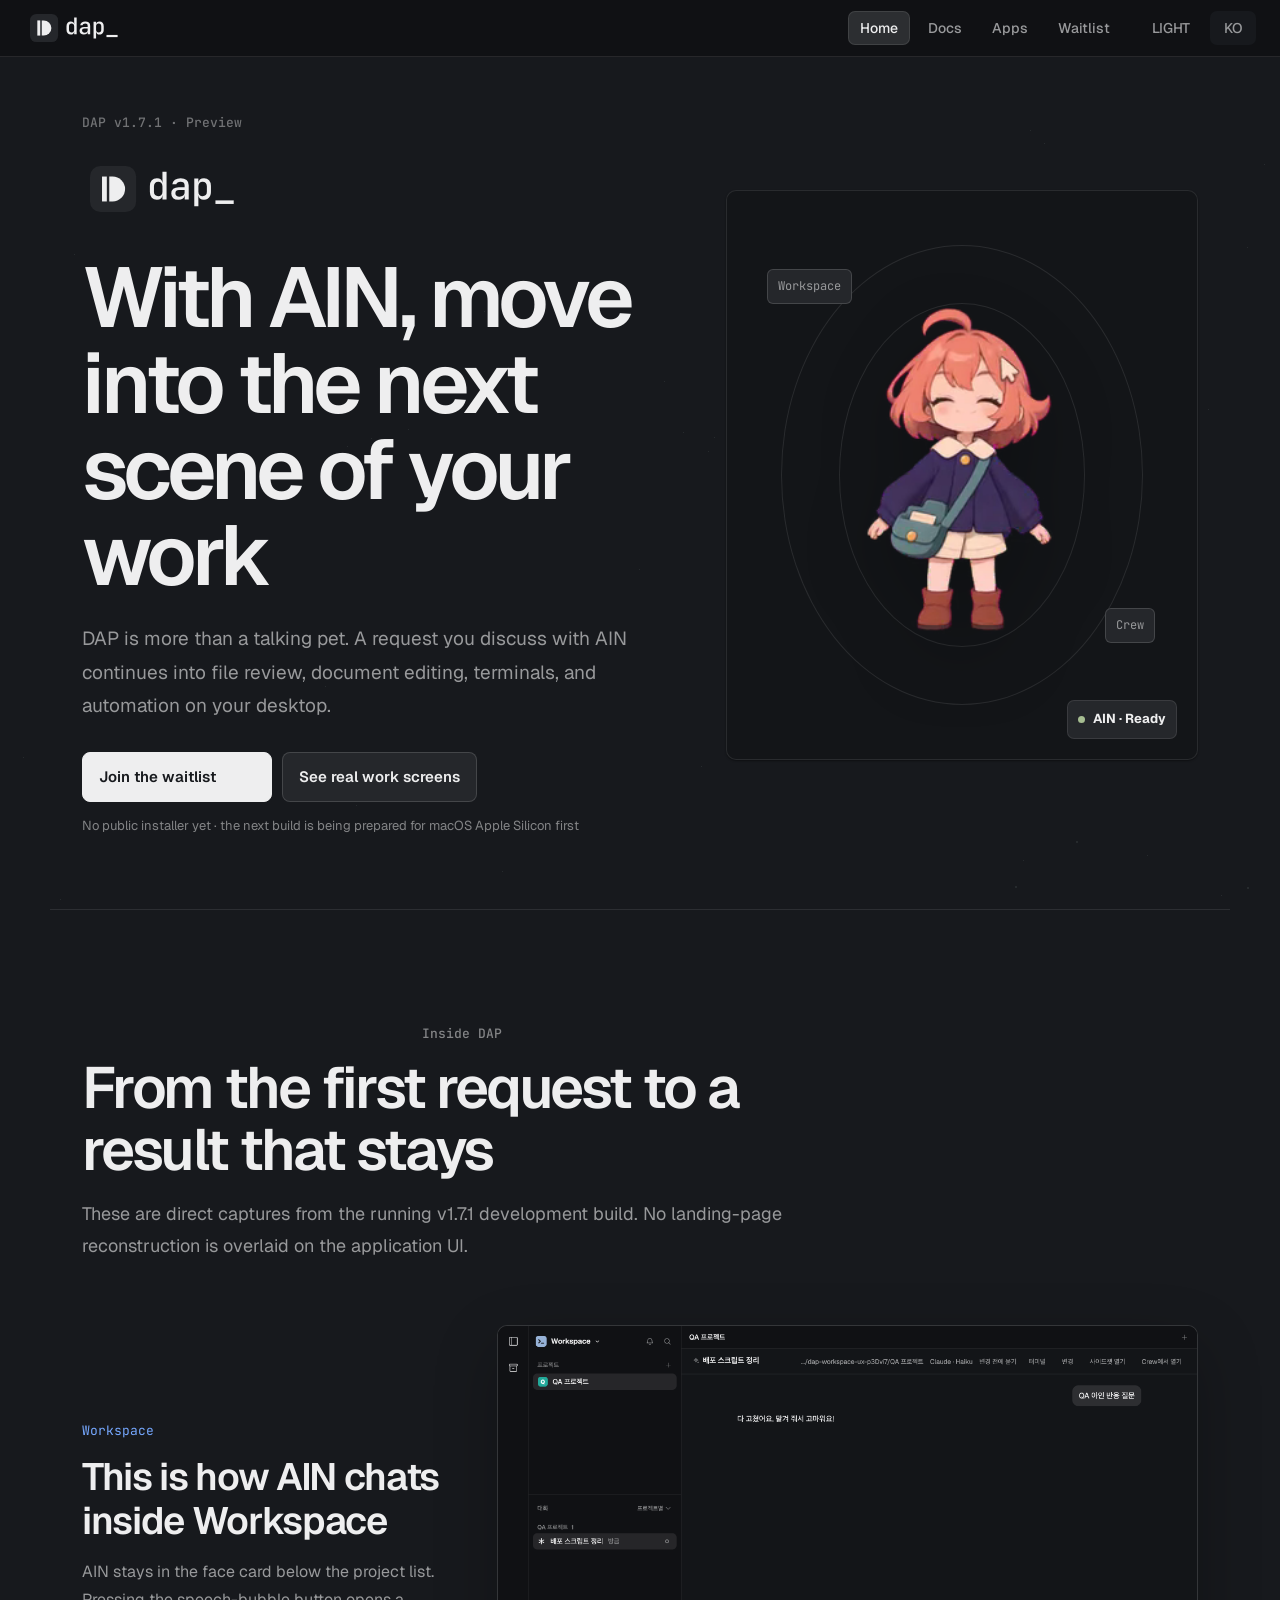
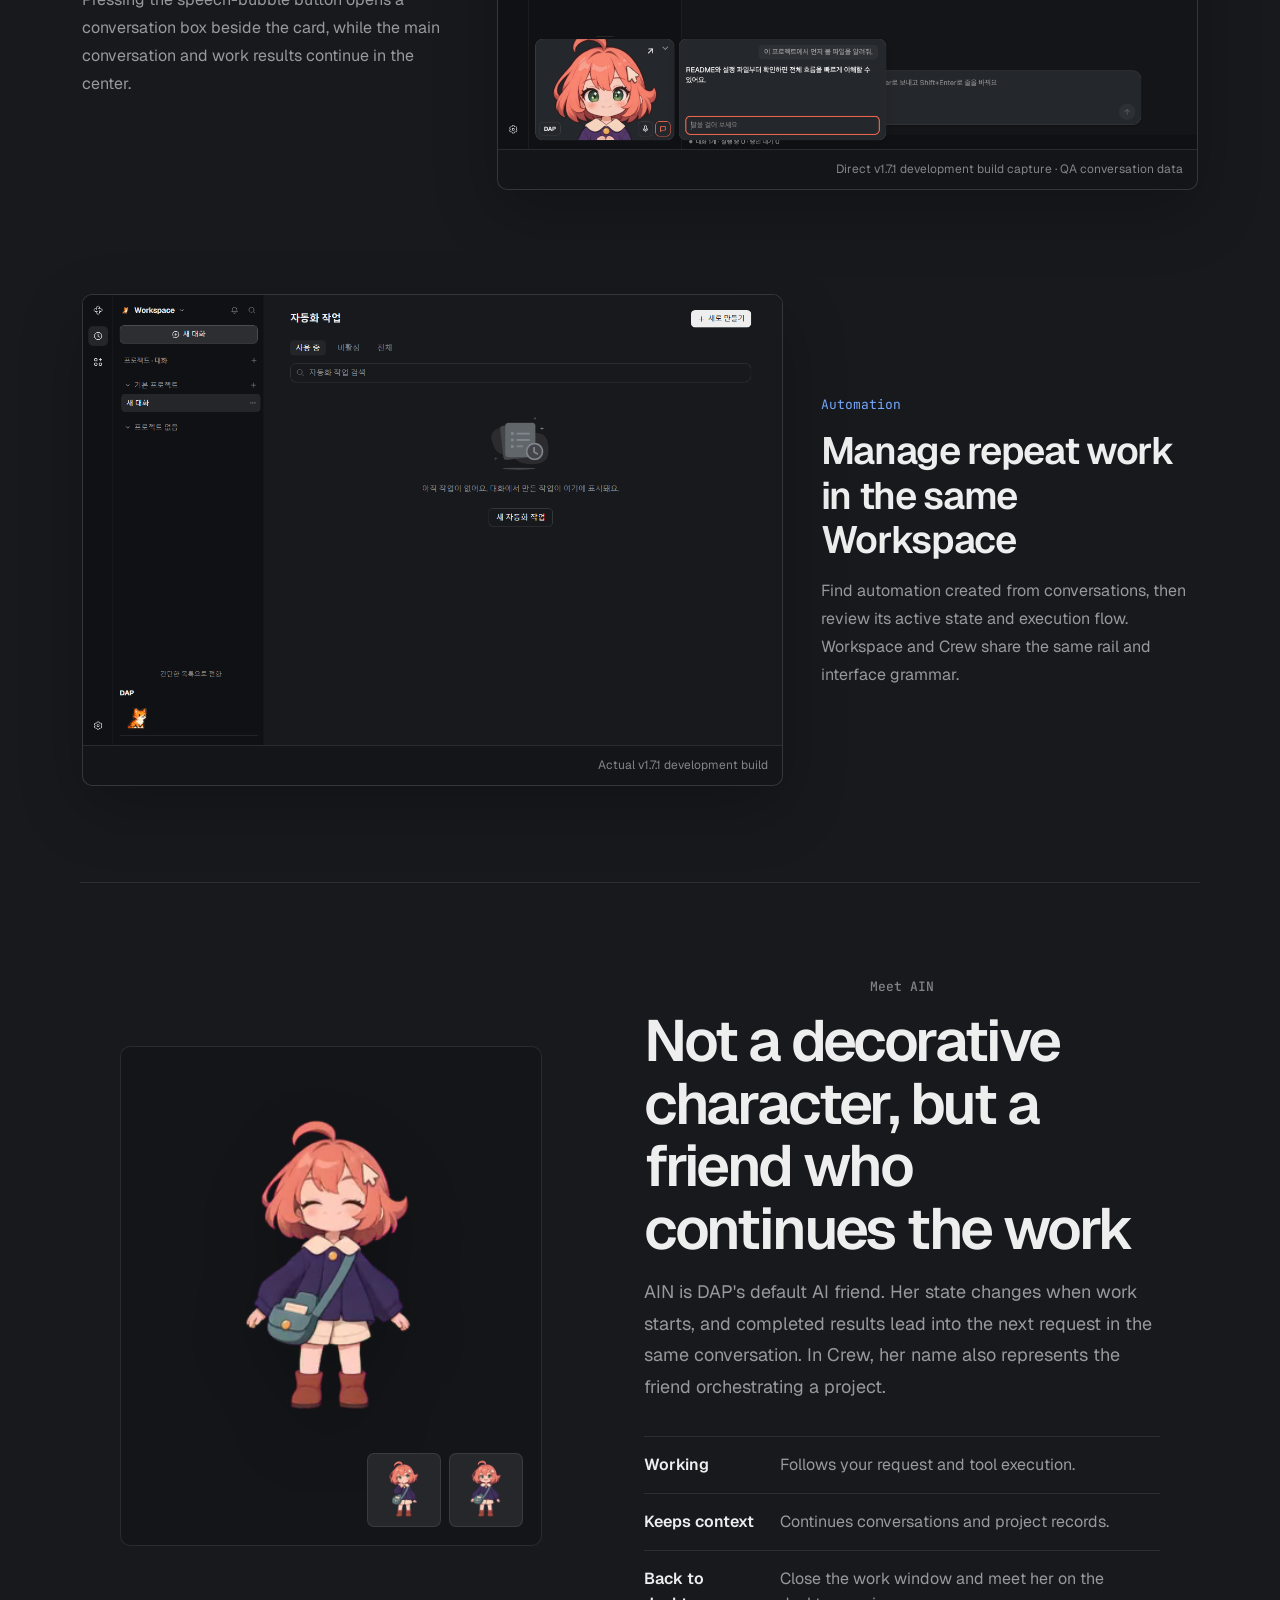
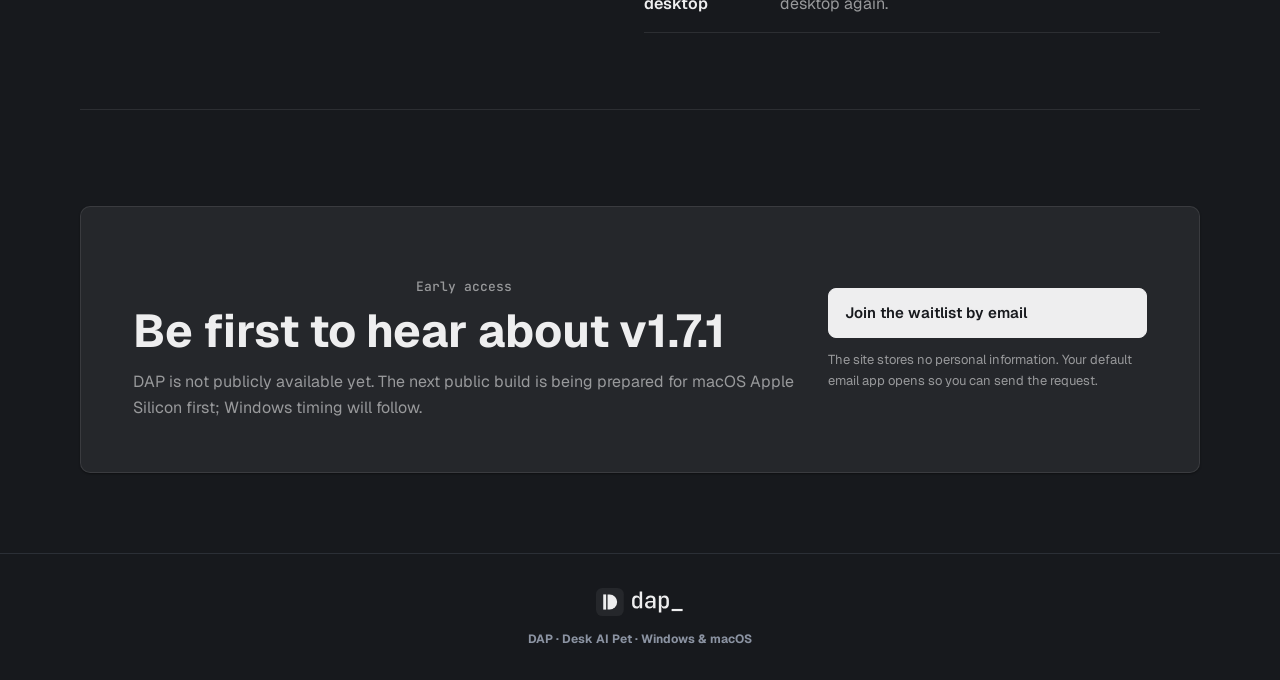
==== commit f4bb4afd: "fix: show actual AIN workspace captures" ====
--- a/index.html
+++ b/index.html
@@ -41,7 +41,7 @@
   <link rel="apple-touch-icon" href="favicon-180.png" sizes="180x180" />
   <link rel="manifest" href="site.webmanifest" />
   <link href="https://fonts.googleapis.com/css2?family=Geist:wght@400;500;600;700&amp;family=JetBrains+Mono:wght@500&amp;display=swap" rel="stylesheet">
-  <link rel="stylesheet" href="styles.css?v=20261119-ain-panel" />
+  <link rel="stylesheet" href="styles.css?v=20261119-actual-app" />
   <script>
     (() => {
       try {
@@ -189,37 +189,19 @@
   <div class="product-scenes-head">
     <p class="section-label compact" data-i18n="product_scenes_label">Inside DAP</p>
     <h2 id="product-scenes-title" data-i18n="product_scenes_title">말을 건 순간부터, 결과가 남을 때까지</h2>
-    <p data-i18n="product_scenes_desc">v1.7.1 개발 과정에서 검증한 실제 앱 화면 위에서 AIN 패널의 움직임과 대화 흐름을 보여줍니다.</p>
+    <p data-i18n="product_scenes_desc">v1.7.1 개발 빌드를 직접 실행해 캡처한 실제 앱 화면입니다. 랜딩페이지에서 다시 그린 UI는 포함하지 않았습니다.</p>
   </div>
 
   <article class="product-scene">
     <div class="product-scene-copy">
       <span>Workspace</span>
-      <h3 data-i18n="scene_conversation_title">대화가 파일과 코드의 결과로 이어집니다</h3>
-      <p data-i18n="scene_conversation_desc">프로젝트를 선택하고 AIN 패널에서 요청하면, 확인한 파일과 코드·표·실행 결과가 같은 대화 안에 남습니다. AIN의 표정도 생각·말하기·완료 상태에 맞춰 바뀝니다.</p>
+      <h3 data-i18n="scene_conversation_title">AIN은 Workspace 안에서 이렇게 대화합니다</h3>
+      <p data-i18n="scene_conversation_desc">AIN은 프로젝트 목록 아래 얼굴 카드에 머물고, 말풍선 버튼을 누르면 카드 옆에 대화 칸이 열립니다. 본 대화와 작업 결과는 중앙 영역에서 이어집니다.</p>
     </div>
     <figure class="scene-window">
-      <img class="scene-capture scene-capture-dark" src="screenshots/product-scenes/workspace-conversation-dark.png" width="1296" height="834" alt="DAP Workspace에서 프로젝트 파일과 코드를 확인한 실제 다크 테마 대화 화면" />
-      <img class="scene-capture scene-capture-light" src="screenshots/product-scenes/workspace-conversation-light.png" width="1296" height="834" alt="DAP Workspace에서 프로젝트 파일과 코드를 확인한 실제 라이트 테마 대화 화면" />
-      <div class="ain-demo-sidebar-brand" aria-hidden="true"><span>DAP</span><img src="characters/ain/ain-happy.webp" alt="" /></div>
-      <div class="ain-demo-panel" data-phase="thinking" aria-label="Workspace 안에서 AIN과 대화하는 패널">
-        <div class="ain-demo-face">
-          <video data-ain-motion="thinking" autoplay muted loop playsinline aria-hidden="true"><source src="characters/ain/face/thinking.webm" type="video/webm" /></video>
-          <video data-ain-motion="speaking" autoplay muted loop playsinline aria-hidden="true"><source src="characters/ain/face/speaking.webm" type="video/webm" /></video>
-          <video data-ain-motion="happy" autoplay muted loop playsinline aria-hidden="true"><source src="characters/ain/face/happy.webm" type="video/webm" /></video>
-          <span class="ain-demo-agent">Claude · 작업 중</span>
-          <strong>AIN</strong>
-        </div>
-        <div class="ain-demo-dialog">
-          <div class="ain-demo-dialog-head"><strong>AIN과 대화</strong><span>프로젝트 구조 확인</span></div>
-          <div class="ain-demo-lines" aria-live="polite">
-            <p class="ain-demo-user" data-i18n="ain_demo_user">이 프로젝트에서 먼저 확인할 파일을 알려줘.</p>
-            <p class="ain-demo-response" data-i18n="ain_demo_thinking">파일과 대화 맥락을 함께 살펴보고 있어요.</p>
-          </div>
-          <div class="ain-demo-composer"><span data-i18n="ain_demo_placeholder">AIN에게 이어서 요청하기</span><b>↵</b></div>
-        </div>
-      </div>
-      <figcaption data-i18n="scene_ain_caption">v1.7.1 실제 Workspace 캡처 + AIN 패널 인터랙션</figcaption>
+      <img class="scene-capture scene-capture-dark" src="screenshots/product-scenes/workspace-ain-dialog-dark.png" width="2560" height="1550" alt="다크 테마 DAP Workspace 왼쪽 하단의 AIN 얼굴 카드와 옆에 열린 대화 칸이 보이는 실제 앱 화면" />
+      <img class="scene-capture scene-capture-light" src="screenshots/product-scenes/workspace-ain-dialog-light.png" width="2560" height="1550" alt="라이트 테마 DAP Workspace 왼쪽 하단의 AIN 얼굴 카드와 옆에 열린 대화 칸이 보이는 실제 앱 화면" />
+      <figcaption data-i18n="scene_ain_caption">v1.7.1 개발 빌드 직접 캡처 · QA 대화 데이터</figcaption>
     </figure>
   </article>
 
@@ -701,21 +683,16 @@
     ain_status: "AIN · 준비됨",
     product_scenes_label: "Inside DAP",
     product_scenes_title: "말을 건 순간부터, 결과가 남을 때까지",
-    product_scenes_desc: "v1.7.1 개발 과정에서 검증한 실제 앱 화면 위에서 AIN 패널의 움직임과 대화 흐름을 보여줍니다.",
-    scene_conversation_title: "대화가 파일과 코드의 결과로 이어집니다",
-    scene_conversation_desc: "프로젝트를 선택하고 AIN 패널에서 요청하면, 확인한 파일과 코드·표·실행 결과가 같은 대화 안에 남습니다. AIN의 표정도 생각·말하기·완료 상태에 맞춰 바뀝니다.",
+    product_scenes_desc: "v1.7.1 개발 빌드를 직접 실행해 캡처한 실제 앱 화면입니다. 랜딩페이지에서 다시 그린 UI는 포함하지 않았습니다.",
+    scene_conversation_title: "AIN은 Workspace 안에서 이렇게 대화합니다",
+    scene_conversation_desc: "AIN은 프로젝트 목록 아래 얼굴 카드에 머물고, 말풍선 버튼을 누르면 카드 옆에 대화 칸이 열립니다. 본 대화와 작업 결과는 중앙 영역에서 이어집니다.",
     scene_automation_title: "반복 작업도 같은 Workspace에서 관리합니다",
     scene_automation_desc: "대화에서 만든 자동화 작업을 별도 화면에서 찾고, 활성 상태와 실행 흐름을 확인합니다. Workspace와 Crew는 같은 레일과 화면 문법을 공유합니다.",
     scene_actual_caption: "v1.7.1 개발 빌드 실제 화면",
-    scene_ain_caption: "v1.7.1 실제 Workspace 캡처 + AIN 패널 인터랙션",
+    scene_ain_caption: "v1.7.1 개발 빌드 직접 캡처 · QA 대화 데이터",
     ain_label: "Meet AIN",
     ain_title: "화면을 꾸미는 캐릭터가 아니라, 일을 함께 이어가는 친구",
     ain_desc: "AIN은 DAP의 기본 AI 친구입니다. 작업을 시작하면 상태가 바뀌고, 완료된 결과와 다음 요청을 같은 대화에서 이어갑니다. Crew에서는 프로젝트를 조율하는 친구의 이름으로도 나타납니다.",
-    ain_demo_user: "이 프로젝트에서 먼저 확인할 파일을 알려줘.",
-    ain_demo_thinking: "파일과 대화 맥락을 함께 살펴보고 있어요.",
-    ain_demo_speaking: "확인했어요. note.txt와 설정 파일부터 보면 흐름을 가장 빨리 이해할 수 있어요.",
-    ain_demo_happy: "정리가 끝났어요. 다음 요청도 이 패널에서 바로 이어갈 수 있어요.",
-    ain_demo_placeholder: "AIN에게 이어서 요청하기",
     ain_state_work: "작업 중",
     ain_state_work_desc: "요청과 도구 실행을 따라갑니다.",
     ain_state_context: "맥락 유지",
@@ -870,21 +847,16 @@
     ain_status: "AIN · Ready",
     product_scenes_label: "Inside DAP",
     product_scenes_title: "From the first request to a result that stays",
-    product_scenes_desc: "See AIN move and continue a conversation over real application screens verified during v1.7.1 development.",
-    scene_conversation_title: "A conversation becomes files, code, and results",
-    scene_conversation_desc: "Choose a project and ask from the AIN panel. Reviewed files, code, tables, and run results remain in the same conversation while AIN reacts through thinking, speaking, and complete states.",
+    product_scenes_desc: "These are direct captures from the running v1.7.1 development build. No landing-page reconstruction is overlaid on the application UI.",
+    scene_conversation_title: "This is how AIN chats inside Workspace",
+    scene_conversation_desc: "AIN stays in the face card below the project list. Pressing the speech-bubble button opens a conversation box beside the card, while the main conversation and work results continue in the center.",
     scene_automation_title: "Manage repeat work in the same Workspace",
     scene_automation_desc: "Find automation created from conversations, then review its active state and execution flow. Workspace and Crew share the same rail and interface grammar.",
     scene_actual_caption: "Actual v1.7.1 development build",
-    scene_ain_caption: "Actual v1.7.1 Workspace capture + interactive AIN panel",
+    scene_ain_caption: "Direct v1.7.1 development build capture · QA conversation data",
     ain_label: "Meet AIN",
     ain_title: "Not a decorative character, but a friend who continues the work",
     ain_desc: "AIN is DAP's default AI friend. Her state changes when work starts, and completed results lead into the next request in the same conversation. In Crew, her name also represents the friend orchestrating a project.",
-    ain_demo_user: "Which files should I inspect first in this project?",
-    ain_demo_thinking: "I'm reading the files together with our conversation context.",
-    ain_demo_speaking: "I checked them. Start with note.txt and the configuration files to understand the flow fastest.",
-    ain_demo_happy: "The review is ready. Continue with the next request right here in this panel.",
-    ain_demo_placeholder: "Continue with AIN",
     ain_state_work: "Working",
     ain_state_work_desc: "Follows your request and tool execution.",
     ain_state_context: "Keeps context",
@@ -1139,45 +1111,20 @@
 }
 setupSiteMenu();
 
-function setupAinDemo() {
-  const panel = document.querySelector('.ain-demo-panel');
-  const response = panel?.querySelector('.ain-demo-response');
-  if (!panel || !response) return;
-  const phases = [
-    ['thinking', 'ain_demo_thinking'],
-    ['speaking', 'ain_demo_speaking'],
-    ['happy', 'ain_demo_happy'],
-  ];
+function setupAinMotionPreferences() {
   const reduced = window.matchMedia('(prefers-reduced-motion: reduce)');
-  let index = 0;
-  let timer = 0;
-  const render = () => {
-    const [phase, key] = phases[index];
-    const dict = I18N[document.documentElement.lang] || I18N.ko;
-    panel.dataset.phase = phase;
-    response.dataset.i18n = key;
-    response.textContent = dict[key];
-  };
   const stop = () => {
-    if (timer) window.clearInterval(timer);
-    timer = 0;
-    for (const video of document.querySelectorAll('.ain-hero-motion, .ain-story-main, .ain-demo-face video')) video.pause();
+    for (const video of document.querySelectorAll('.ain-hero-motion, .ain-story-main')) video.pause();
   };
   const start = () => {
-    if (reduced.matches) { stop(); render(); return; }
-    for (const video of document.querySelectorAll('.ain-hero-motion, .ain-story-main, .ain-demo-face video')) video.play().catch(() => {});
-    if (timer) return;
-    timer = window.setInterval(() => {
-      index = (index + 1) % phases.length;
-      render();
-    }, 3600);
+    if (reduced.matches) { stop(); return; }
+    for (const video of document.querySelectorAll('.ain-hero-motion, .ain-story-main')) video.play().catch(() => {});
   };
-  render();
   start();
   reduced.addEventListener('change', start);
   document.addEventListener('visibilitychange', () => document.hidden ? stop() : start());
 }
-setupAinDemo();
+setupAinMotionPreferences();
 
 for (const card of document.querySelectorAll('.mini-pet-card')) {
   const image = card.querySelector('.mini-pet-image');
--- a/styles.css
+++ b/styles.css
@@ -3022,151 +3022,6 @@
   text-align: right;
 }
 
-.ain-demo-panel {
-  position: absolute;
-  right: 14px;
-  bottom: 48px;
-  display: grid;
-  grid-template-columns: minmax(132px, 0.38fr) minmax(230px, 0.62fr);
-  gap: 8px;
-  width: min(72%, 620px);
-  height: 214px;
-  padding: 8px;
-  border: 1px solid var(--border-strong);
-  border-radius: 16px;
-  background: color-mix(in srgb, var(--surface) 92%, transparent);
-  box-shadow: 0 16px 44px rgba(0, 0, 0, 0.34);
-  backdrop-filter: blur(14px);
-}
-.ain-demo-sidebar-brand {
-  position: absolute;
-  left: 8px;
-  bottom: 48px;
-  display: flex;
-  width: 24%;
-  height: 86px;
-  align-items: flex-end;
-  padding: 8px 12px;
-  overflow: hidden;
-  border: 1px solid var(--border);
-  border-radius: 10px;
-  background: var(--surface);
-  color: var(--text);
-  font-size: 11px;
-  font-weight: 700;
-}
-.ain-demo-sidebar-brand img {
-  position: absolute;
-  right: 4px;
-  bottom: -15px;
-  width: 92px;
-  height: 92px;
-  object-fit: contain;
-}
-.ain-demo-face {
-  position: relative;
-  min-width: 0;
-  overflow: hidden;
-  border: 1px solid var(--border);
-  border-radius: 12px;
-  background: var(--surface-2);
-  isolation: isolate;
-}
-.ain-demo-face video {
-  position: absolute;
-  top: -18%;
-  left: 50%;
-  width: auto;
-  height: 155%;
-  max-width: none;
-  object-fit: contain;
-  opacity: 0;
-  transform: translateX(-50%);
-  transition: opacity 220ms ease;
-}
-.ain-demo-panel[data-phase="thinking"] [data-ain-motion="thinking"],
-.ain-demo-panel[data-phase="speaking"] [data-ain-motion="speaking"],
-.ain-demo-panel[data-phase="happy"] [data-ain-motion="happy"] { opacity: 1; }
-.ain-demo-agent,
-.ain-demo-face > strong {
-  position: absolute;
-  z-index: 2;
-  left: 8px;
-  padding: 5px 7px;
-  border: 1px solid var(--border);
-  border-radius: 7px;
-  background: var(--surface);
-  color: var(--text);
-  font-size: 11px;
-  line-height: 1.2;
-}
-.ain-demo-agent { top: 8px; color: var(--soft); font-weight: 500; }
-.ain-demo-face > strong { bottom: 8px; font-weight: 600; }
-.ain-demo-dialog {
-  display: flex;
-  min-width: 0;
-  flex-direction: column;
-  gap: 8px;
-  padding: 10px 11px;
-  border: 1px solid var(--border);
-  border-radius: 12px;
-  background: var(--surface);
-  color: var(--text);
-}
-.ain-demo-dialog-head {
-  display: flex;
-  gap: 8px;
-  align-items: center;
-  justify-content: space-between;
-  padding-bottom: 8px;
-  border-bottom: 1px solid var(--border);
-  font-size: 12px;
-}
-.ain-demo-dialog-head span { color: var(--muted); overflow: hidden; text-overflow: ellipsis; white-space: nowrap; }
-.ain-demo-lines {
-  display: flex;
-  min-height: 0;
-  flex: 1;
-  flex-direction: column;
-  gap: 8px;
-  overflow: hidden;
-  font-size: 12px;
-  line-height: 1.45;
-}
-.ain-demo-user {
-  align-self: flex-end;
-  max-width: 88%;
-  padding: 5px 8px;
-  border-radius: 8px;
-  background: var(--panel-muted);
-  color: var(--soft);
-}
-.ain-demo-response { color: var(--text); }
-.ain-demo-response::after {
-  content: '';
-  display: inline-block;
-  width: 5px;
-  height: 12px;
-  margin-left: 4px;
-  background: currentColor;
-  vertical-align: -2px;
-  animation: ain-caret 800ms steps(1) infinite;
-}
-.ain-demo-panel[data-phase="happy"] .ain-demo-response::after { display: none; }
-.ain-demo-composer {
-  display: flex;
-  gap: 8px;
-  align-items: center;
-  justify-content: space-between;
-  padding: 6px 8px;
-  border: 1px solid var(--border);
-  border-radius: 8px;
-  color: var(--muted);
-  font-size: 11px;
-}
-.ain-demo-composer b { color: var(--text); }
-@keyframes ain-caret { 50% { opacity: 0; } }
-
 .ain-story {
   display: grid;
   grid-template-columns: minmax(360px, 0.9fr) minmax(0, 1.1fr);
@@ -3258,27 +3113,8 @@
   .product-scene { gap: 24px; margin-bottom: 72px; }
   .scene-window { border-radius: 8px; }
   .scene-capture { width: 138%; max-width: none; transform: translateX(-2%); }
-  .ain-demo-panel {
-    right: 8px;
-    bottom: 44px;
-    grid-template-columns: 112px minmax(0, 1fr);
-    width: calc(100% - 16px);
-    height: 176px;
-    padding: 6px;
-  }
-  .ain-demo-sidebar-brand { display: none; }
-  .ain-demo-dialog { gap: 6px; padding: 8px; }
-  .ain-demo-lines { font-size: 11px; }
-  .ain-demo-user { display: none; }
-  .ain-demo-dialog-head span { display: none; }
-  .ain-demo-composer { font-size: 10px; }
   .ain-story { margin-bottom: 72px; padding: 64px 16px; }
   .ain-story-visual { min-height: 410px; }
   .ain-story-main { width: min(92%, 330px); margin-top: 26px; }
   .ain-story-copy dl div { grid-template-columns: 1fr; gap: 4px; }
 }
-
-@media (prefers-reduced-motion: reduce) {
-  .ain-demo-face video { transition: none; }
-  .ain-demo-response::after { animation: none; opacity: 1; }
-}
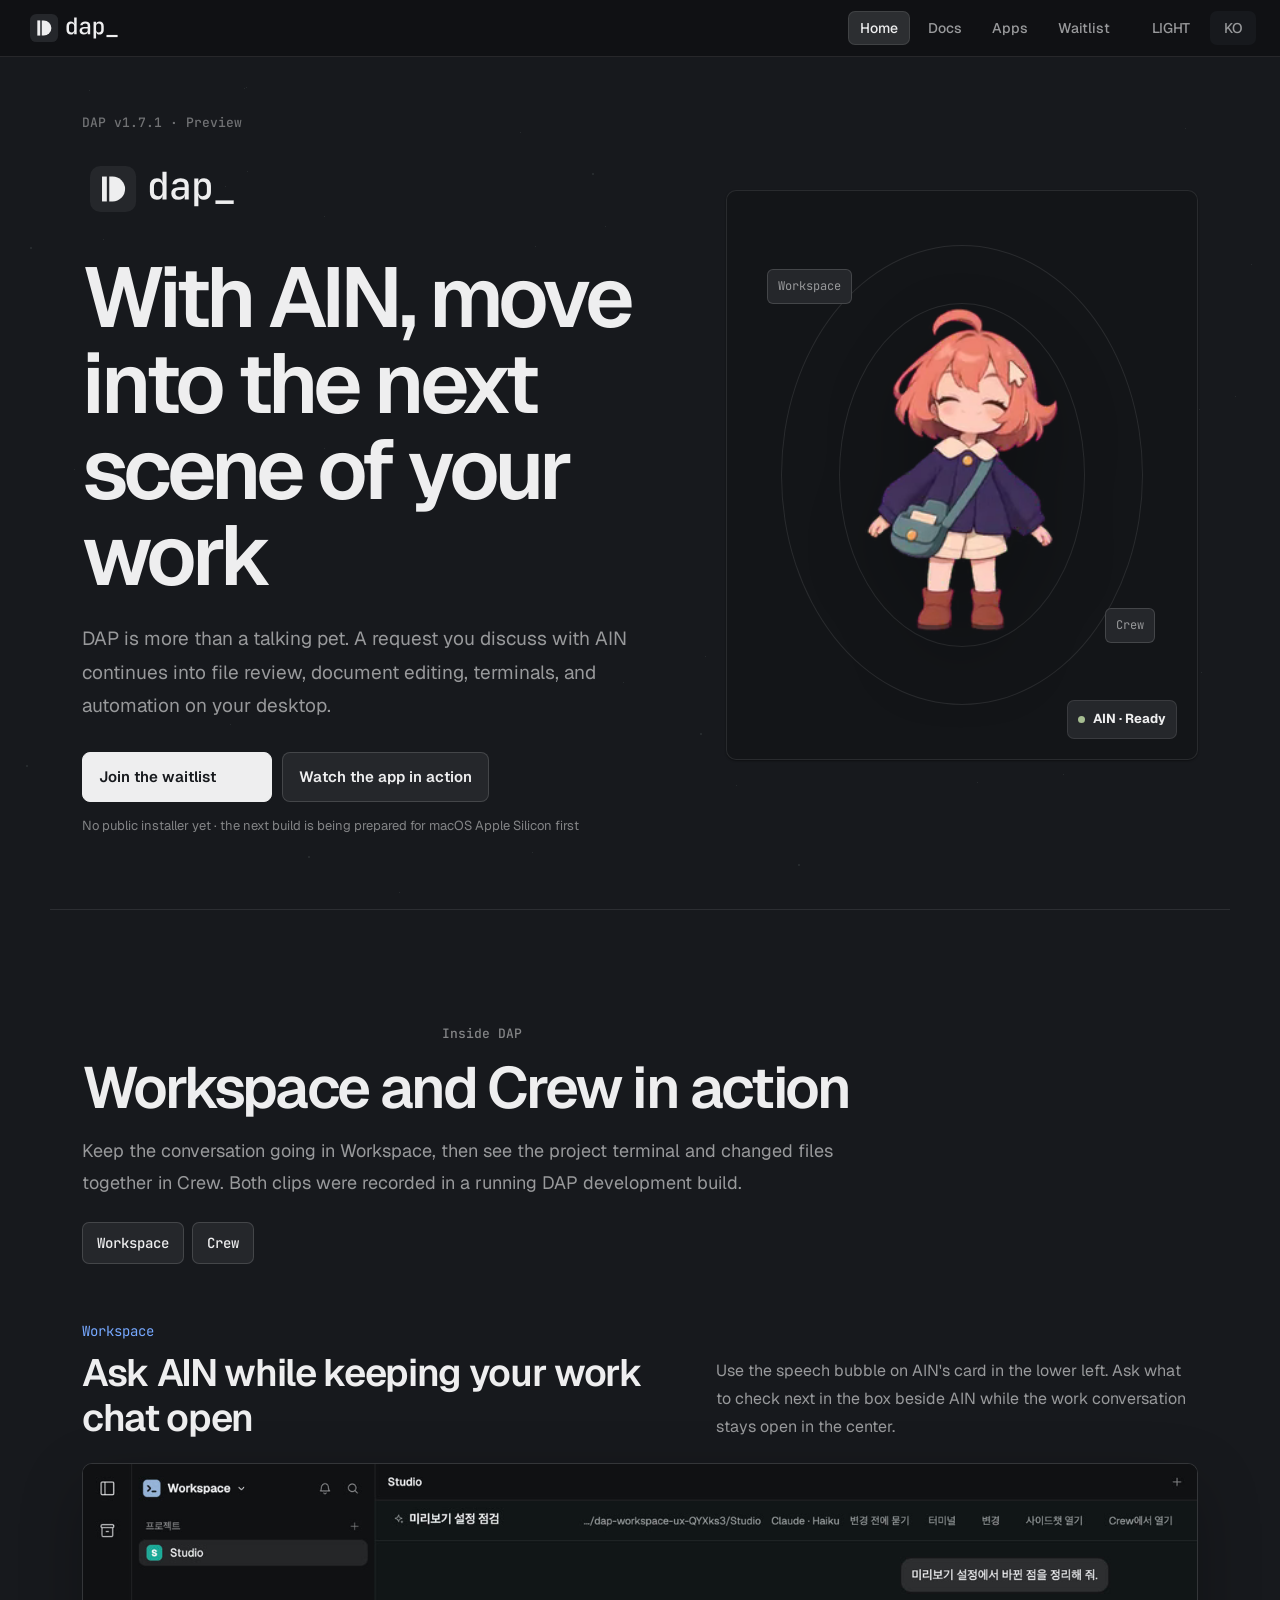
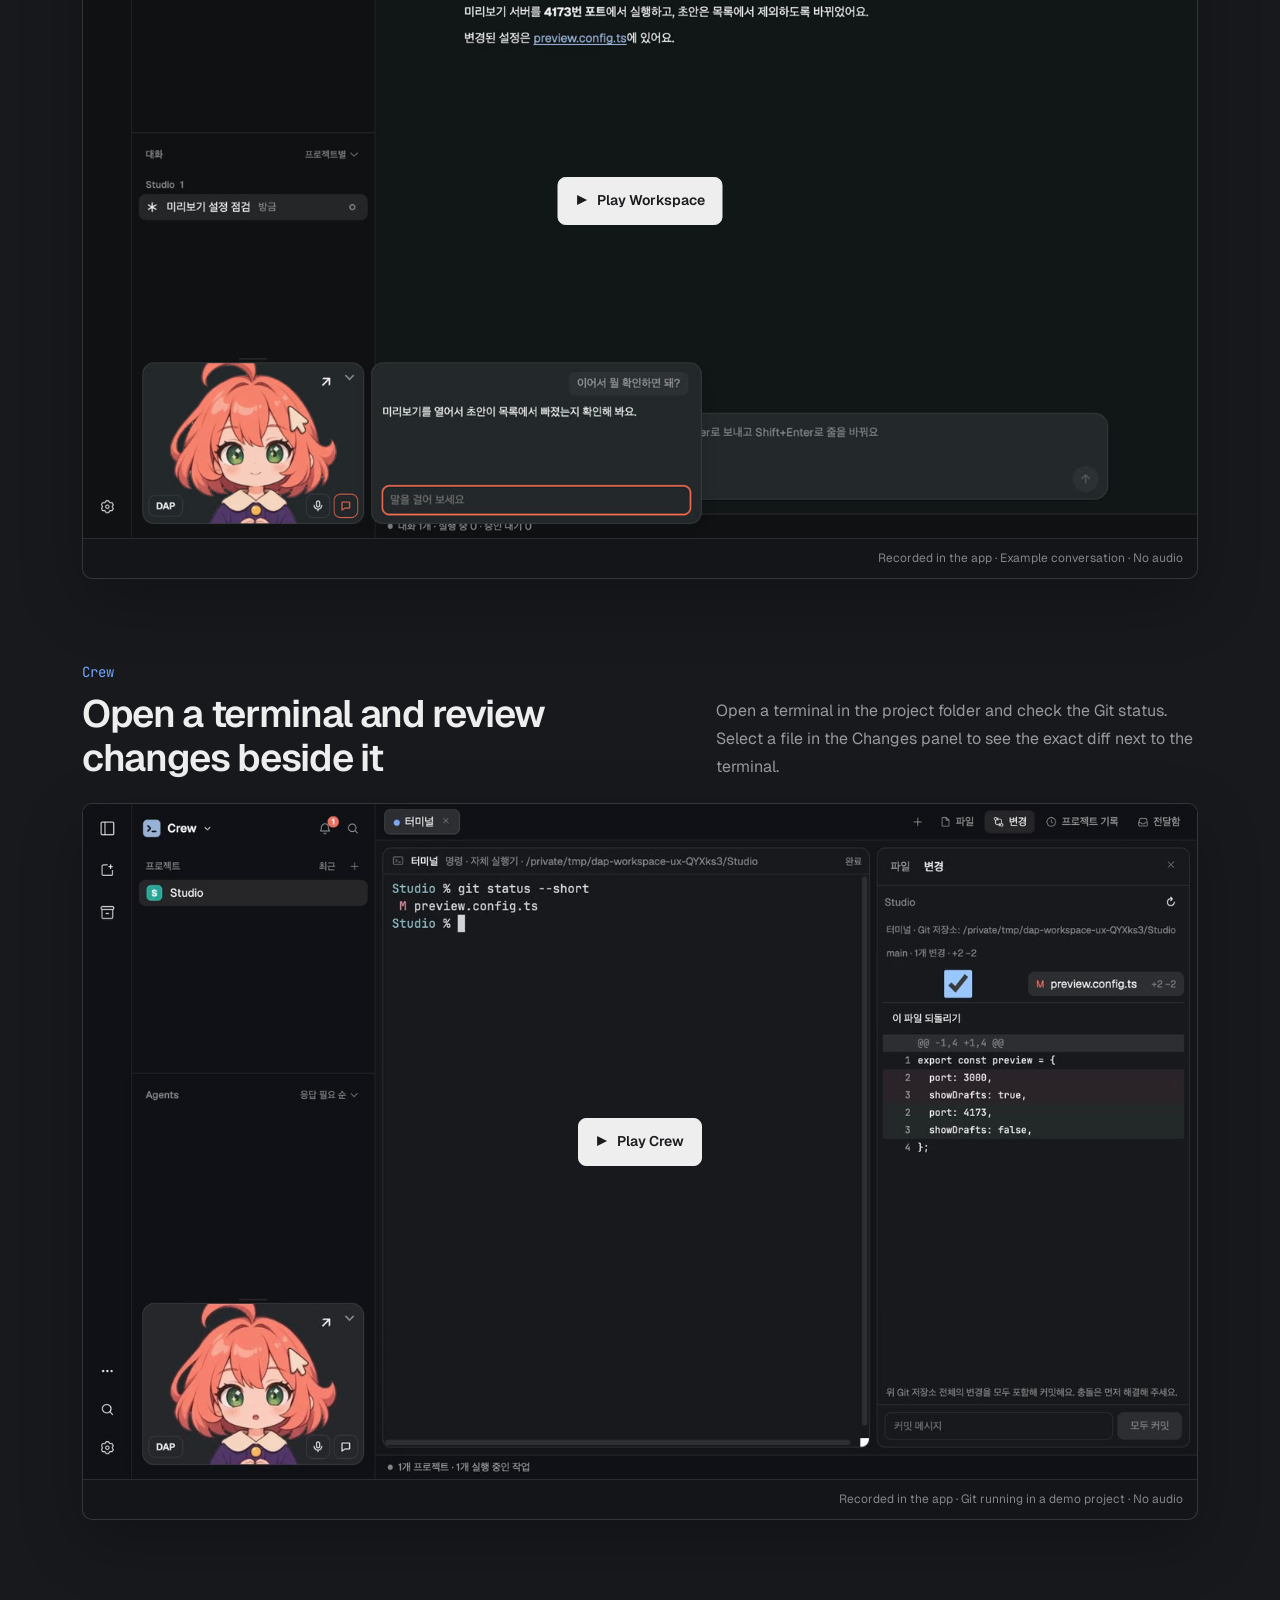
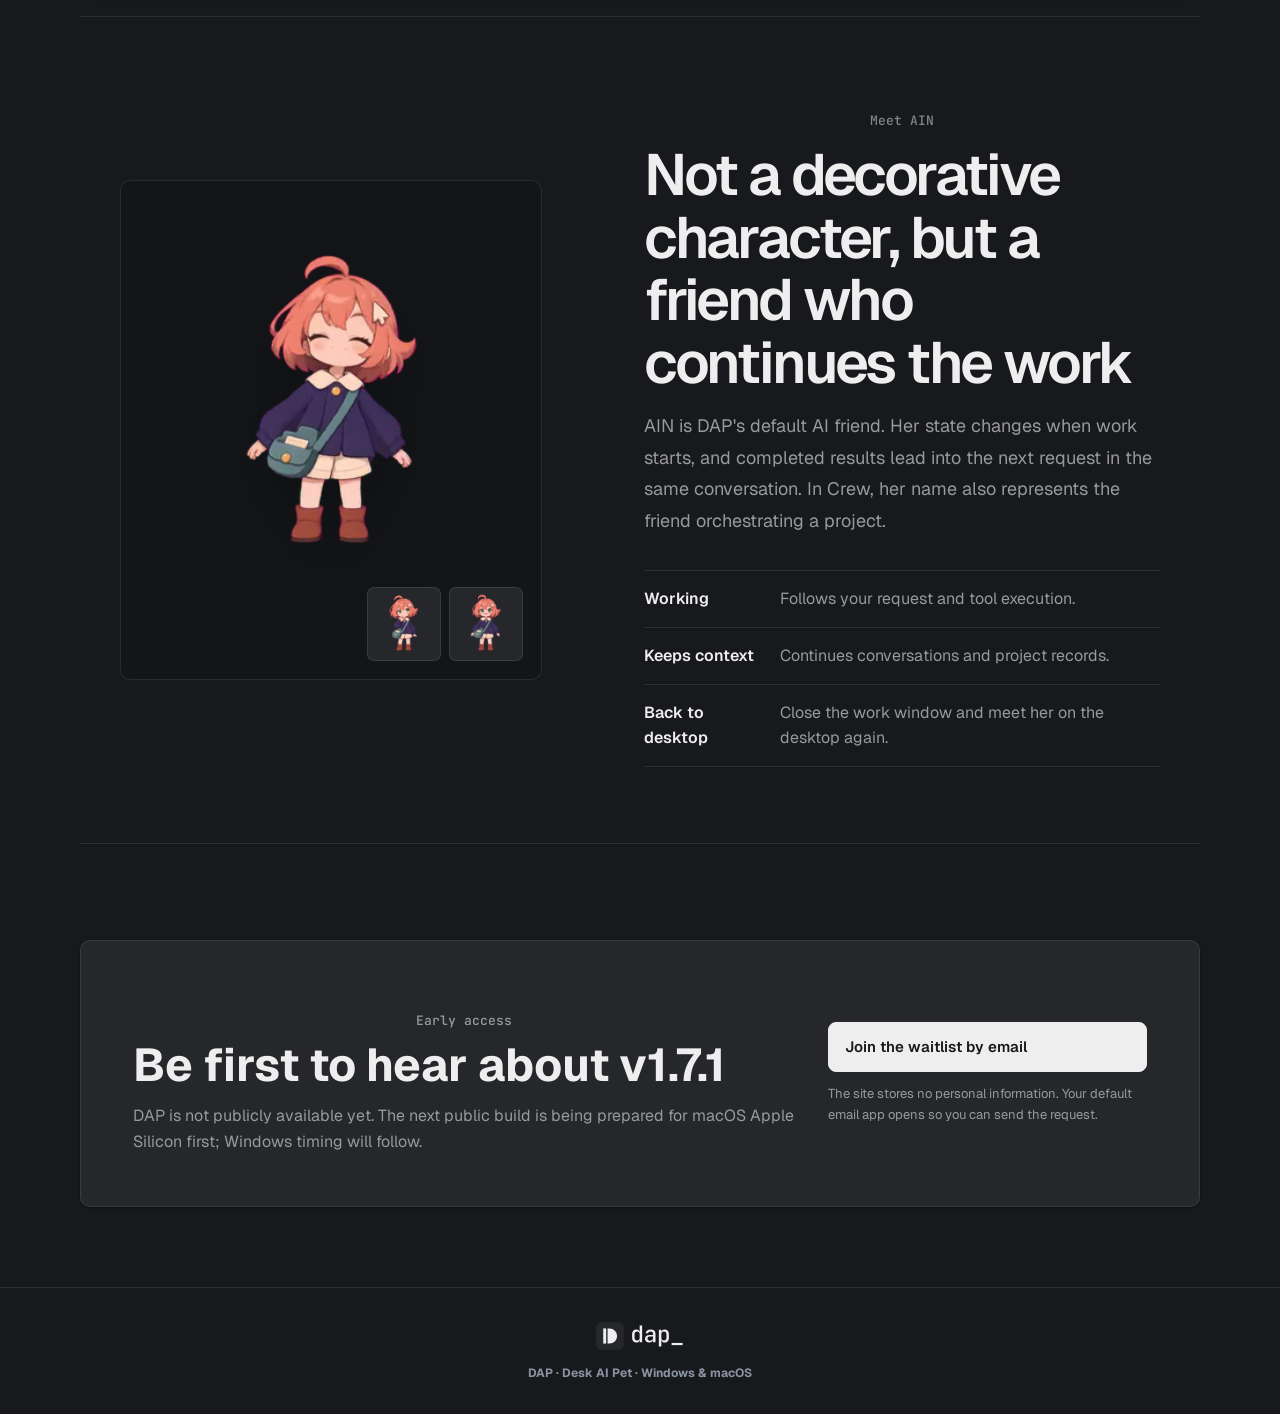
==== commit 74d7ce00: "feat: show recorded Workspace and Crew workflows" ====
--- a/index.html
+++ b/index.html
@@ -41,7 +41,7 @@
   <link rel="apple-touch-icon" href="favicon-180.png" sizes="180x180" />
   <link rel="manifest" href="site.webmanifest" />
   <link href="https://fonts.googleapis.com/css2?family=Geist:wght@400;500;600;700&amp;family=JetBrains+Mono:wght@500&amp;display=swap" rel="stylesheet">
-  <link rel="stylesheet" href="styles.css?v=20261119-actual-app" />
+  <link rel="stylesheet" href="styles.css?v=20261119-app-demos" />
   <script>
     (() => {
       try {
@@ -170,7 +170,7 @@
     <p data-i18n="product_hero_desc">DAP은 대화만 하는 펫이 아닙니다. AIN과 이야기한 요청이 파일 확인, 문서 편집, 터미널과 자동화 작업으로 이어지는 데스크톱 작업 공간입니다.</p>
     <div class="product-hero-actions" id="waitlist">
       <a class="btn btn-w" href="mailto:ssongshare0720@gmail.com?subject=DAP%20v1.7.1%20Waitlist&amp;body=DAP%20v1.7.1%20출시%20소식을%20받고%20싶습니다." data-waitlist-source="hero" data-i18n="download_win">웨이팅리스트 참여</a>
-      <a class="btn btn-m" href="#product-scenes" data-i18n="product_hero_tour">실제 작업 화면 보기</a>
+      <a class="btn btn-m" href="#product-scenes" data-i18n="product_hero_tour">작동 영상 보기</a>
     </div>
     <p class="product-hero-note" data-i18n="download_subtitle">아직 공개 설치본이 없습니다 · 다음 공개 빌드는 macOS Apple Silicon부터 준비 중</p>
   </div>
@@ -184,37 +184,51 @@
   </div>
 </section>
 
-<!-- REAL PRODUCT SCENES -->
+<!-- RECORDED APP DEMOS -->
 <section id="product-scenes" class="product-scenes z" aria-labelledby="product-scenes-title">
   <div class="product-scenes-head">
     <p class="section-label compact" data-i18n="product_scenes_label">Inside DAP</p>
-    <h2 id="product-scenes-title" data-i18n="product_scenes_title">말을 건 순간부터, 결과가 남을 때까지</h2>
-    <p data-i18n="product_scenes_desc">v1.7.1 개발 빌드를 직접 실행해 캡처한 실제 앱 화면입니다. 랜딩페이지에서 다시 그린 UI는 포함하지 않았습니다.</p>
-  </div>
-
-  <article class="product-scene">
+    <h2 id="product-scenes-title" data-i18n="product_scenes_title">Workspace와 Crew, 실제로 쓰는 모습</h2>
+    <p data-i18n="product_scenes_desc">Workspace에서는 대화를 이어가고, Crew에서는 프로젝트의 터미널과 변경 파일을 함께 봅니다. 두 영상 모두 DAP 개발 빌드를 직접 실행해 녹화했습니다.</p>
+    <nav class="scene-jumps" data-i18n-aria="scene_nav" aria-label="제품 시연">
+      <a href="#demo-workspace">Workspace</a>
+      <a href="#demo-crew">Crew</a>
+    </nav>
+  </div>
+
+  <article id="demo-workspace" class="product-scene" aria-labelledby="demo-workspace-title">
     <div class="product-scene-copy">
       <span>Workspace</span>
-      <h3 data-i18n="scene_conversation_title">AIN은 Workspace 안에서 이렇게 대화합니다</h3>
-      <p data-i18n="scene_conversation_desc">AIN은 프로젝트 목록 아래 얼굴 카드에 머물고, 말풍선 버튼을 누르면 카드 옆에 대화 칸이 열립니다. 본 대화와 작업 결과는 중앙 영역에서 이어집니다.</p>
+      <h3 id="demo-workspace-title" data-i18n="scene_conversation_title">작업 대화를 열어 둔 채 AIN에게 묻기</h3>
+      <p data-i18n="scene_conversation_desc">왼쪽 하단 AIN 카드의 말풍선을 누르면 옆에 대화 칸이 열립니다. 작업 대화는 중앙에 둔 채, 다음에 확인할 것을 AIN에게 물어봅니다.</p>
     </div>
     <figure class="scene-window">
-      <img class="scene-capture scene-capture-dark" src="screenshots/product-scenes/workspace-ain-dialog-dark.png" width="2560" height="1550" alt="다크 테마 DAP Workspace 왼쪽 하단의 AIN 얼굴 카드와 옆에 열린 대화 칸이 보이는 실제 앱 화면" />
-      <img class="scene-capture scene-capture-light" src="screenshots/product-scenes/workspace-ain-dialog-light.png" width="2560" height="1550" alt="라이트 테마 DAP Workspace 왼쪽 하단의 AIN 얼굴 카드와 옆에 열린 대화 칸이 보이는 실제 앱 화면" />
-      <figcaption data-i18n="scene_ain_caption">v1.7.1 개발 빌드 직접 캡처 · QA 대화 데이터</figcaption>
+      <div class="scene-media">
+        <video class="scene-video" controls playsinline preload="none" width="1440" height="872" poster="screenshots/product-scenes/workspace-demo.jpg" aria-labelledby="demo-workspace-title" aria-describedby="demo-workspace-caption">
+          <source src="screenshots/product-scenes/workspace-demo.mp4" type="video/mp4" />
+          <a href="screenshots/product-scenes/workspace-demo.mp4" data-i18n="scene_video_fallback">영상 파일 열기</a>
+        </video>
+        <button type="button" class="scene-play" hidden><span aria-hidden="true">▶</span><span data-i18n="scene_workspace_play">Workspace 재생</span></button>
+      </div>
+      <figcaption id="demo-workspace-caption" data-i18n="scene_workspace_caption">실제 앱 녹화 · 예시 대화 사용 · 소리 없음</figcaption>
     </figure>
   </article>
 
-  <article class="product-scene product-scene-reverse">
+  <article id="demo-crew" class="product-scene" aria-labelledby="demo-crew-title">
     <div class="product-scene-copy">
-      <span>Automation</span>
-      <h3 data-i18n="scene_automation_title">반복 작업도 같은 Workspace에서 관리합니다</h3>
-      <p data-i18n="scene_automation_desc">대화에서 만든 자동화 작업을 별도 화면에서 찾고, 활성 상태와 실행 흐름을 확인합니다. Workspace와 Crew는 같은 레일과 화면 문법을 공유합니다.</p>
+      <span>Crew</span>
+      <h3 id="demo-crew-title" data-i18n="scene_crew_title">터미널을 열고, 바뀐 코드를 나란히 보기</h3>
+      <p data-i18n="scene_crew_desc">프로젝트 폴더에서 터미널을 열어 Git 상태를 확인합니다. 변경 패널에서 파일을 선택하면 어떤 줄이 바뀌었는지 터미널 옆에서 볼 수 있습니다.</p>
     </div>
     <figure class="scene-window">
-      <img class="scene-capture scene-capture-dark" src="screenshots/product-scenes/workspace-automation-dark.png" width="1296" height="834" alt="DAP Workspace 자동화 작업의 실제 다크 테마 화면" />
-      <img class="scene-capture scene-capture-light" src="screenshots/product-scenes/workspace-automation-light.png" width="1296" height="834" alt="DAP Workspace 자동화 작업의 실제 라이트 테마 화면" />
-      <figcaption data-i18n="scene_actual_caption">v1.7.1 개발 빌드 실제 화면</figcaption>
+      <div class="scene-media">
+        <video class="scene-video" controls playsinline preload="none" width="1440" height="872" poster="screenshots/product-scenes/crew-demo.jpg" aria-labelledby="demo-crew-title" aria-describedby="demo-crew-caption">
+          <source src="screenshots/product-scenes/crew-demo.mp4" type="video/mp4" />
+          <a href="screenshots/product-scenes/crew-demo.mp4" data-i18n="scene_video_fallback">영상 파일 열기</a>
+        </video>
+        <button type="button" class="scene-play" hidden><span aria-hidden="true">▶</span><span data-i18n="scene_crew_play">Crew 재생</span></button>
+      </div>
+      <figcaption id="demo-crew-caption" data-i18n="scene_crew_caption">실제 앱 녹화 · 데모 프로젝트에서 Git 실행 · 소리 없음</figcaption>
     </figure>
   </article>
 </section>
@@ -316,29 +330,6 @@
         <dd data-i18n="fact_license_value">Workspace · Crew · Document Workspace</dd>
       </div>
     </dl>
-  </div>
-</section>
-
-<!-- REAL APP PREVIEW -->
-<section class="demo z legacy-app-gallery" aria-labelledby="demo-title">
-  <div class="demo-copy">
-    <p class="section-label compact" data-i18n="demo_label">Windows v1.6.17 · 실제 앱 화면</p>
-    <h2 id="demo-title" data-i18n="demo_title">새 앱을 찾고, 자주 쓰는 앱은 가까이</h2>
-    <p data-i18n="demo_desc">앱 보관함에서 실행하고 퀵 메뉴에 고정하세요. 앱 찾기에서 이름·기능·카테고리로 탐색하고, 사용할 권한을 확인한 뒤 설치합니다.</p>
-  </div>
-  <div class="app-gallery">
-    <figure class="demo-frame">
-      <img src="screenshots/dap-app-library-win-v1.6.17.jpg" width="381" height="440" loading="lazy" data-i18n-alt="library_alt" alt="DAP Windows v1.6.17 앱 보관함과 하단 퀵 메뉴 dock" />
-      <figcaption data-i18n="library_caption">앱 보관함 · 설치한 앱과 웹·프로그램을 한곳에서 실행하고, 자주 쓰는 항목은 dock에 고정합니다.</figcaption>
-    </figure>
-    <figure class="demo-frame">
-      <img src="screenshots/dap-app-store-search-win-v1.6.17.jpg" width="382" height="440" loading="lazy" data-i18n-alt="store_alt" alt="DAP Windows v1.6.17 앱 찾기에서 Friend를 검색한 실제 결과" />
-      <figcaption data-i18n="store_caption">앱 찾기 · 이름·기능 검색과 카테고리로 탐색합니다. 설치된 앱과 새로 받을 앱을 구분해 보여줍니다.</figcaption>
-    </figure>
-    <figure class="demo-frame">
-      <img src="screenshots/dap-app-store-permissions-win-v1.6.17.jpg" width="382" height="440" loading="lazy" data-i18n-alt="permissions_alt" alt="Friend Messages 설치 전 버전과 앱 창·외부 계정 연결 권한 안내" />
-      <figcaption data-i18n="permissions_caption">설치 전 권한 확인 · 앱 버전과 요청 권한을 읽고 선택합니다. 이 캡처는 설치 전 미리보기입니다.</figcaption>
-    </figure>
   </div>
 </section>
 
@@ -663,12 +654,6 @@
     preview_learning_desc: "문서 미리보기·편집기와 인앱 브라우저 탭을 한 작업창에 둡니다. Office 네이티브 미리보기는 준비 중입니다.",
     preview_platforms: "다음 공개 빌드는 macOS Apple Silicon부터 준비합니다. Windows 후속 공개 일정은 아직 확정되지 않았습니다.",
     preview_docs: "개발 상태와 플랫폼 지원 문서 보기",
-    library_alt: "DAP Windows v1.6.17 앱 보관함과 하단 퀵 메뉴 dock",
-    library_caption: "앱 보관함 · 설치한 앱과 웹·프로그램을 한곳에서 실행하고, 자주 쓰는 항목은 dock에 고정합니다.",
-    store_alt: "DAP Windows v1.6.17 앱 찾기에서 Friend를 검색한 실제 결과",
-    store_caption: "앱 찾기 · 이름·기능 검색과 카테고리로 탐색합니다. 설치된 앱과 새로 받을 앱을 구분해 보여줍니다.",
-    permissions_alt: "Friend Messages 설치 전 버전과 앱 창·외부 계정 연결 권한 안내",
-    permissions_caption: "설치 전 권한 확인 · 앱 버전과 요청 권한을 읽고 선택합니다. 이 캡처는 설치 전 미리보기입니다.",
     meta_title: "DAP v1.7.1 Preview - AI와 함께 일하는 데스크톱",
     meta_desc: "DAP v1.7.1은 Workspace와 Crew, 여러 AI 계정, 문서 작업 공간과 프로젝트 터미널을 하나의 데스크톱 경험으로 잇습니다. 공개 전 웨이팅리스트에 참여하세요.",
     nav_home: "홈",
@@ -678,18 +663,22 @@
     hero_eyebrow: "DAP v1.7.1 · Preview",
     product_hero_title: "AIN과 함께, 일의 다음 장면으로",
     product_hero_desc: "DAP은 대화만 하는 펫이 아닙니다. AIN과 이야기한 요청이 파일 확인, 문서 편집, 터미널과 자동화 작업으로 이어지는 데스크톱 작업 공간입니다.",
-    product_hero_tour: "실제 작업 화면 보기",
+    product_hero_tour: "작동 영상 보기",
     product_capture_caption: "v1.7.1 개발 빌드 실제 화면 · 최종 공개본에서는 세부 UI가 달라질 수 있습니다.",
     ain_status: "AIN · 준비됨",
     product_scenes_label: "Inside DAP",
-    product_scenes_title: "말을 건 순간부터, 결과가 남을 때까지",
-    product_scenes_desc: "v1.7.1 개발 빌드를 직접 실행해 캡처한 실제 앱 화면입니다. 랜딩페이지에서 다시 그린 UI는 포함하지 않았습니다.",
-    scene_conversation_title: "AIN은 Workspace 안에서 이렇게 대화합니다",
-    scene_conversation_desc: "AIN은 프로젝트 목록 아래 얼굴 카드에 머물고, 말풍선 버튼을 누르면 카드 옆에 대화 칸이 열립니다. 본 대화와 작업 결과는 중앙 영역에서 이어집니다.",
-    scene_automation_title: "반복 작업도 같은 Workspace에서 관리합니다",
-    scene_automation_desc: "대화에서 만든 자동화 작업을 별도 화면에서 찾고, 활성 상태와 실행 흐름을 확인합니다. Workspace와 Crew는 같은 레일과 화면 문법을 공유합니다.",
-    scene_actual_caption: "v1.7.1 개발 빌드 실제 화면",
-    scene_ain_caption: "v1.7.1 개발 빌드 직접 캡처 · QA 대화 데이터",
+    product_scenes_title: "Workspace와 Crew, 실제로 쓰는 모습",
+    product_scenes_desc: "Workspace에서는 대화를 이어가고, Crew에서는 프로젝트의 터미널과 변경 파일을 함께 봅니다. 두 영상 모두 DAP 개발 빌드를 직접 실행해 녹화했습니다.",
+    scene_nav: "제품 시연",
+    scene_conversation_title: "작업 대화를 열어 둔 채 AIN에게 묻기",
+    scene_conversation_desc: "왼쪽 하단 AIN 카드의 말풍선을 누르면 옆에 대화 칸이 열립니다. 작업 대화는 중앙에 둔 채, 다음에 확인할 것을 AIN에게 물어봅니다.",
+    scene_crew_title: "터미널을 열고, 바뀐 코드를 나란히 보기",
+    scene_crew_desc: "프로젝트 폴더에서 터미널을 열어 Git 상태를 확인합니다. 변경 패널에서 파일을 선택하면 어떤 줄이 바뀌었는지 터미널 옆에서 볼 수 있습니다.",
+    scene_workspace_caption: "실제 앱 녹화 · 예시 대화 사용 · 소리 없음",
+    scene_crew_caption: "실제 앱 녹화 · 데모 프로젝트에서 Git 실행 · 소리 없음",
+    scene_video_fallback: "영상 파일 열기",
+    scene_workspace_play: "Workspace 재생",
+    scene_crew_play: "Crew 재생",
     ain_label: "Meet AIN",
     ain_title: "화면을 꾸미는 캐릭터가 아니라, 일을 함께 이어가는 친구",
     ain_desc: "AIN은 DAP의 기본 AI 친구입니다. 작업을 시작하면 상태가 바뀌고, 완료된 결과와 다음 요청을 같은 대화에서 이어갑니다. Crew에서는 프로젝트를 조율하는 친구의 이름으로도 나타납니다.",
@@ -721,9 +710,6 @@
     fact_ai_value: "Claude · Codex · Antigravity",
     fact_license_label: "확장",
     fact_license_value: "Workspace · Crew · Document Workspace",
-    demo_label: "Windows v1.6.17 · 실제 앱 화면",
-    demo_title: "새 앱을 찾고, 자주 쓰는 앱은 가까이",
-    demo_desc: "앱 보관함에서 실행하고 퀵 메뉴에 고정하세요. 앱 찾기에서 이름·기능·카테고리로 탐색하고, 사용할 권한을 확인한 뒤 설치합니다.",
     features_label: "Core features",
     f1_title: "빠른 실행",
     f1_desc: "Windows에서는 Ctrl+Shift+Space, macOS에서는 Cmd+Shift+Space로 어디서든 실행창을 열어 DAP에게 요청합니다.",
@@ -827,12 +813,6 @@
     preview_learning_desc: "Document previews, editors, and an in-app browser tab share one workspace. Native Office preview is still being prepared.",
     preview_platforms: "The next public build is being prepared for macOS Apple Silicon first. Windows timing has not been confirmed.",
     preview_docs: "Read development status and platform support",
-    library_alt: "Actual DAP Windows v1.6.17 App Library and quick-menu dock",
-    library_caption: "App Library · Launch apps, websites, and programs together and pin favorites to the dock.",
-    store_alt: "Actual DAP Windows v1.6.17 app discovery showing search results for Friend",
-    store_caption: "App discovery · Search by name or feature, filter by category, and distinguish installed apps from available ones.",
-    permissions_alt: "Friend Messages installation preview showing the version and permissions for app windows and external accounts",
-    permissions_caption: "Permission preview · Review the app version and requested permissions. This capture shows the preview before installation.",
     meta_title: "DAP v1.7.1 Preview - A desktop for working with AI",
     meta_desc: "DAP v1.7.1 connects Workspace, Crew, multiple AI accounts, documents, and project terminals. Join the pre-release waitlist.",
     nav_home: "Home",
@@ -842,18 +822,22 @@
     hero_eyebrow: "DAP v1.7.1 · Preview",
     product_hero_title: "With AIN, move into the next scene of your work",
     product_hero_desc: "DAP is more than a talking pet. A request you discuss with AIN continues into file review, document editing, terminals, and automation on your desktop.",
-    product_hero_tour: "See real work screens",
+    product_hero_tour: "Watch the app in action",
     product_capture_caption: "Actual v1.7.1 development build · details may change before the public release.",
     ain_status: "AIN · Ready",
     product_scenes_label: "Inside DAP",
-    product_scenes_title: "From the first request to a result that stays",
-    product_scenes_desc: "These are direct captures from the running v1.7.1 development build. No landing-page reconstruction is overlaid on the application UI.",
-    scene_conversation_title: "This is how AIN chats inside Workspace",
-    scene_conversation_desc: "AIN stays in the face card below the project list. Pressing the speech-bubble button opens a conversation box beside the card, while the main conversation and work results continue in the center.",
-    scene_automation_title: "Manage repeat work in the same Workspace",
-    scene_automation_desc: "Find automation created from conversations, then review its active state and execution flow. Workspace and Crew share the same rail and interface grammar.",
-    scene_actual_caption: "Actual v1.7.1 development build",
-    scene_ain_caption: "Direct v1.7.1 development build capture · QA conversation data",
+    product_scenes_title: "Workspace and Crew in action",
+    product_scenes_desc: "Keep the conversation going in Workspace, then see the project terminal and changed files together in Crew. Both clips were recorded in a running DAP development build.",
+    scene_nav: "Product demos",
+    scene_conversation_title: "Ask AIN while keeping your work chat open",
+    scene_conversation_desc: "Use the speech bubble on AIN's card in the lower left. Ask what to check next in the box beside AIN while the work conversation stays open in the center.",
+    scene_crew_title: "Open a terminal and review changes beside it",
+    scene_crew_desc: "Open a terminal in the project folder and check the Git status. Select a file in the Changes panel to see the exact diff next to the terminal.",
+    scene_workspace_caption: "Recorded in the app · Example conversation · No audio",
+    scene_crew_caption: "Recorded in the app · Git running in a demo project · No audio",
+    scene_video_fallback: "Open the video file",
+    scene_workspace_play: "Play Workspace",
+    scene_crew_play: "Play Crew",
     ain_label: "Meet AIN",
     ain_title: "Not a decorative character, but a friend who continues the work",
     ain_desc: "AIN is DAP's default AI friend. Her state changes when work starts, and completed results lead into the next request in the same conversation. In Crew, her name also represents the friend orchestrating a project.",
@@ -885,9 +869,6 @@
     fact_ai_value: "Claude · Codex · Antigravity",
     fact_license_label: "Extensions",
     fact_license_value: "Workspace · Crew · Document Workspace",
-    demo_label: "Windows v1.6.17 · actual app captures",
-    demo_title: "Find new apps. Keep favorites close.",
-    demo_desc: "Launch from the App Library and pin favorites to the quick menu. Search by name, feature, or category, then review permissions before installing.",
     features_label: "Core features",
     f1_title: "Quick launch",
     f1_desc: "Open the launcher with Ctrl+Shift+Space on Windows or Cmd+Shift+Space on macOS and ask DAP without leaving your flow.",
@@ -1126,6 +1107,27 @@
 }
 setupAinMotionPreferences();
 
+const sceneVideos = document.querySelectorAll('.scene-video');
+for (const video of sceneVideos) {
+  const button = video.parentElement.querySelector('.scene-play');
+  if (button) {
+    video.controls = false;
+    button.hidden = false;
+    button.addEventListener('click', async () => {
+      try { await video.play(); }
+      catch {
+        // Leave the native player available to retry if autoplay policy or loading rejects play().
+      }
+      video.controls = true;
+      if (document.activeElement === button) video.focus({ preventScroll: true });
+      button.hidden = true;
+    }, { once: true });
+  }
+  video.addEventListener('play', () => {
+    for (const other of sceneVideos) if (other !== video) other.pause();
+  });
+}
+
 for (const card of document.querySelectorAll('.mini-pet-card')) {
   const image = card.querySelector('.mini-pet-image');
   const buttons = card.querySelectorAll('.mini-pet-toggle button');
--- a/styles.css
+++ b/styles.css
@@ -2669,7 +2669,6 @@
 
 /* ── ACTUAL PRODUCT STORY ── */
 .legacy-hero,
-.legacy-app-gallery,
 .legacy-core,
 .legacy-preview-cards {
   display: none !important;
@@ -2952,8 +2951,8 @@
   scroll-margin-top: 70px;
 }
 .product-scenes-head {
-  max-width: 760px;
-  margin-bottom: 64px;
+  max-width: 800px;
+  margin-bottom: 56px;
 }
 .product-scenes-head h2,
 .ain-story h2 {
@@ -2973,22 +2972,39 @@
 }
 .product-scene {
   display: grid;
-  grid-template-columns: minmax(260px, 0.35fr) minmax(0, 0.65fr);
-  gap: 38px;
+  gap: 22px;
+  margin-bottom: 82px;
+  scroll-margin-top: 80px;
+}
+.product-scene:last-child { margin-bottom: 0; }
+.scene-jumps { display: flex; flex-wrap: wrap; gap: 8px; margin-top: 24px; }
+.scene-jumps a {
+  min-height: 42px;
+  display: inline-flex;
   align-items: center;
-  margin-bottom: 104px;
-}
-.product-scene:last-child { margin-bottom: 0; }
-.product-scene-reverse { grid-template-columns: minmax(0, 0.65fr) minmax(260px, 0.35fr); }
-.product-scene-reverse .product-scene-copy { order: 2; }
-.product-scene-reverse .scene-window { order: 1; }
+  padding: 8px 14px;
+  border: 1px solid var(--border-strong);
+  border-radius: 7px;
+  background: var(--surface);
+  color: var(--text);
+  font: 500 14px/1.2 'JetBrains Mono', monospace;
+  text-decoration: none;
+}
+.scene-jumps a:hover { background: var(--surface-2); }
+.product-scene-copy {
+  display: grid;
+  grid-template-columns: minmax(0, 1fr) minmax(0, .8fr);
+  align-items: end;
+  gap: 8px 32px;
+}
 .product-scene-copy > span {
+  grid-column: 1 / -1;
   color: var(--accent2);
   font-family: 'JetBrains Mono', monospace;
-  font-size: 13px;
+  font-size: 14px;
 }
 .product-scene-copy h3 {
-  margin: 12px 0 14px;
+  margin: 0;
   color: var(--text);
   font-size: clamp(24px, 3vw, 38px);
   font-weight: 600;
@@ -2997,6 +3013,7 @@
   word-break: keep-all;
 }
 .product-scene-copy p {
+  margin: 0;
   color: var(--soft);
   font-size: 16px;
   line-height: 1.75;
@@ -3010,10 +3027,37 @@
   background: var(--surface-2);
   box-shadow: 0 22px 64px rgba(0, 0, 0, 0.24);
 }
-.scene-capture { display: block; width: 100%; height: auto; }
-.scene-capture-light { display: none; }
-html[data-theme="light"] .scene-capture-dark { display: none; }
-html[data-theme="light"] .scene-capture-light { display: block; }
+.scene-media { position: relative; }
+.scene-video {
+  display: block;
+  width: 100%;
+  height: auto;
+  aspect-ratio: 1440 / 872;
+  background: #17191d;
+}
+.scene-play:not([hidden]) {
+  position: absolute;
+  top: 50%;
+  left: 50%;
+  transform: translate(-50%, -50%);
+  display: inline-flex;
+  align-items: center;
+  gap: 10px;
+  min-height: 48px;
+  padding: 8px 17px;
+  border: 1px solid #EEEEEF;
+  border-radius: 8px;
+  background: #EEEEEF;
+  color: #1B1B1E;
+  font-family: inherit;
+  font-size: 14px;
+  font-weight: 600;
+  line-height: 1.2;
+  white-space: nowrap;
+  cursor: pointer;
+}
+.scene-play:hover { background: #fff; }
+.scene-play:focus-visible { outline: 2px solid #EEEEEF; outline-offset: 4px; }
 .scene-window figcaption {
   padding: 10px 14px;
   border-top: 1px solid var(--border);
@@ -3083,10 +3127,7 @@
   .product-hero-copy > p:not(.hero-eyebrow):not(.product-hero-note) { margin-left: auto; }
   .product-hero-actions { justify-content: center; }
   .ain-hero-stage { min-height: 480px; }
-  .product-scene,
-  .product-scene-reverse { grid-template-columns: 1fr; }
-  .product-scene-reverse .product-scene-copy,
-  .product-scene-reverse .scene-window { order: initial; }
+  .product-scene-copy { grid-template-columns: minmax(0, 1fr); gap: 10px; }
   .ain-story { grid-template-columns: 1fr; }
 }
 
@@ -3112,7 +3153,6 @@
   .product-scenes-head { margin-bottom: 42px; }
   .product-scene { gap: 24px; margin-bottom: 72px; }
   .scene-window { border-radius: 8px; }
-  .scene-capture { width: 138%; max-width: none; transform: translateX(-2%); }
   .ain-story { margin-bottom: 72px; padding: 64px 16px; }
   .ain-story-visual { min-height: 410px; }
   .ain-story-main { width: min(92%, 330px); margin-top: 26px; }
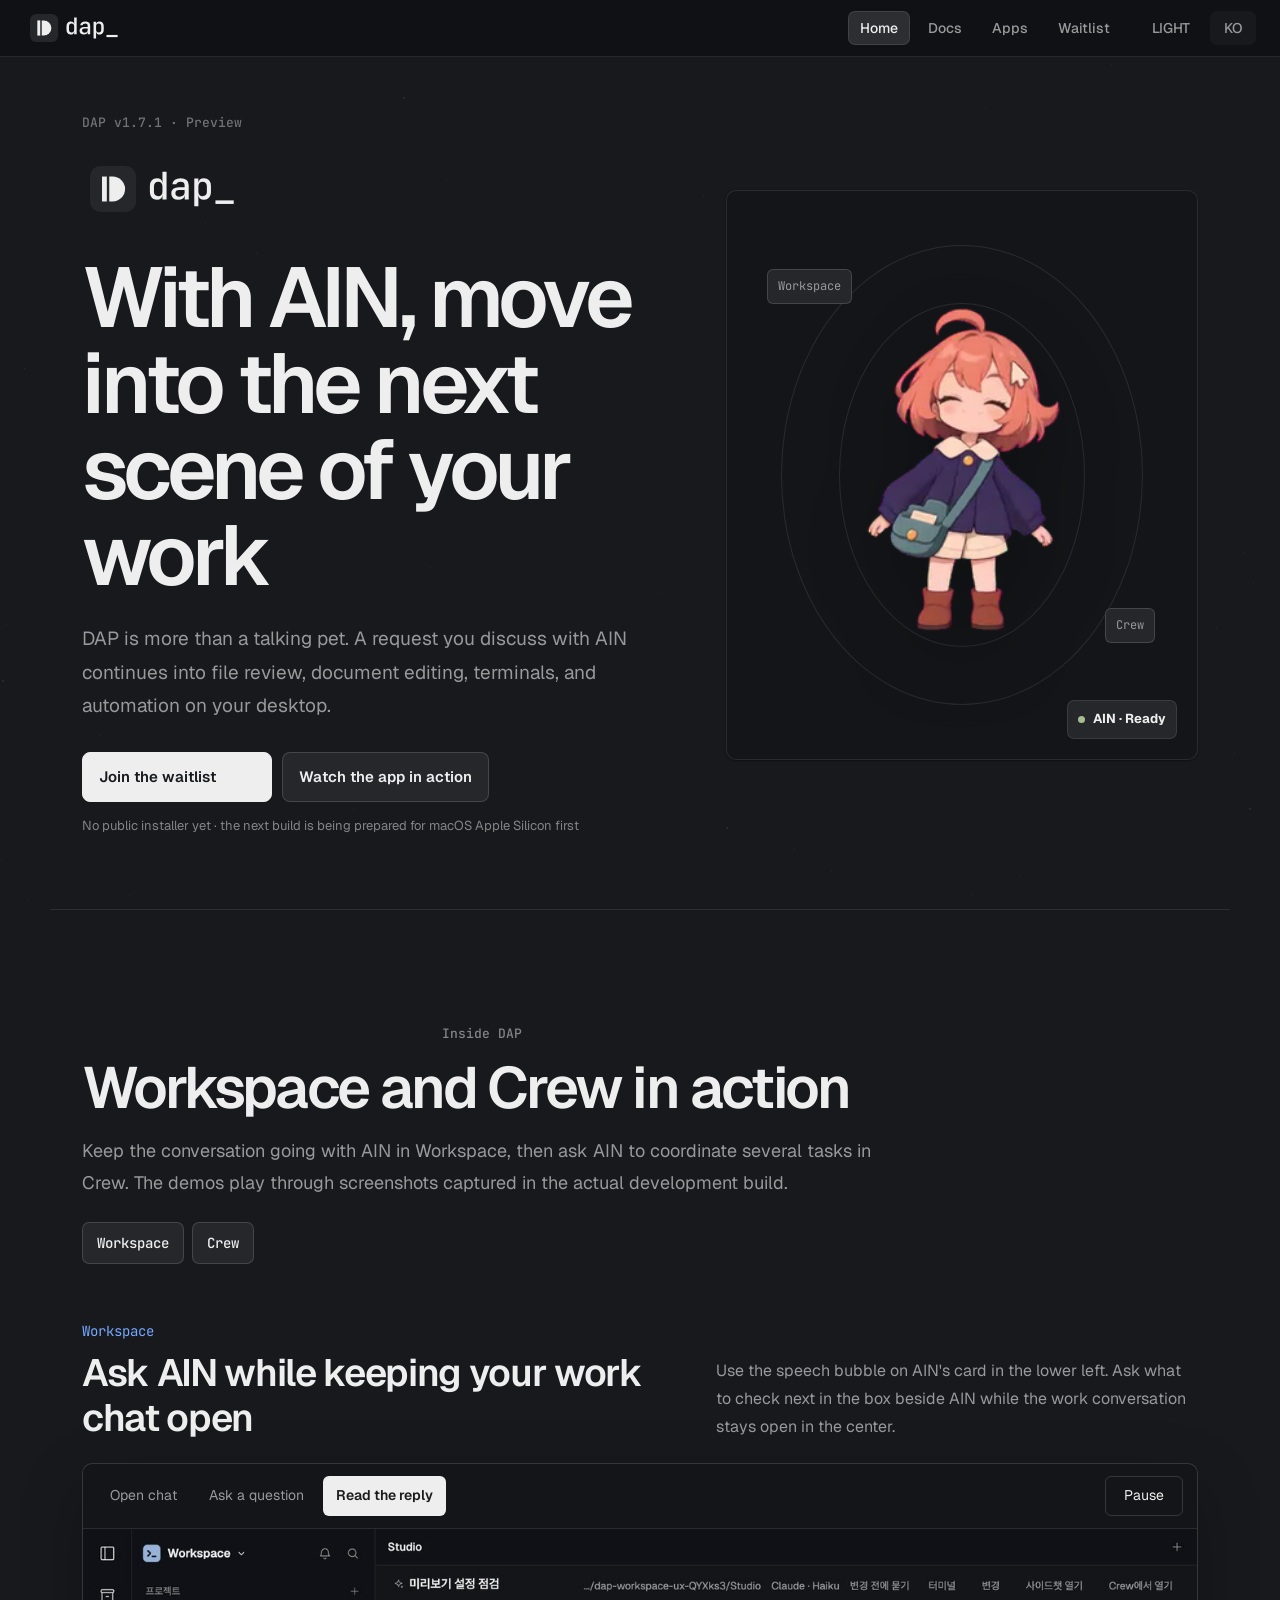
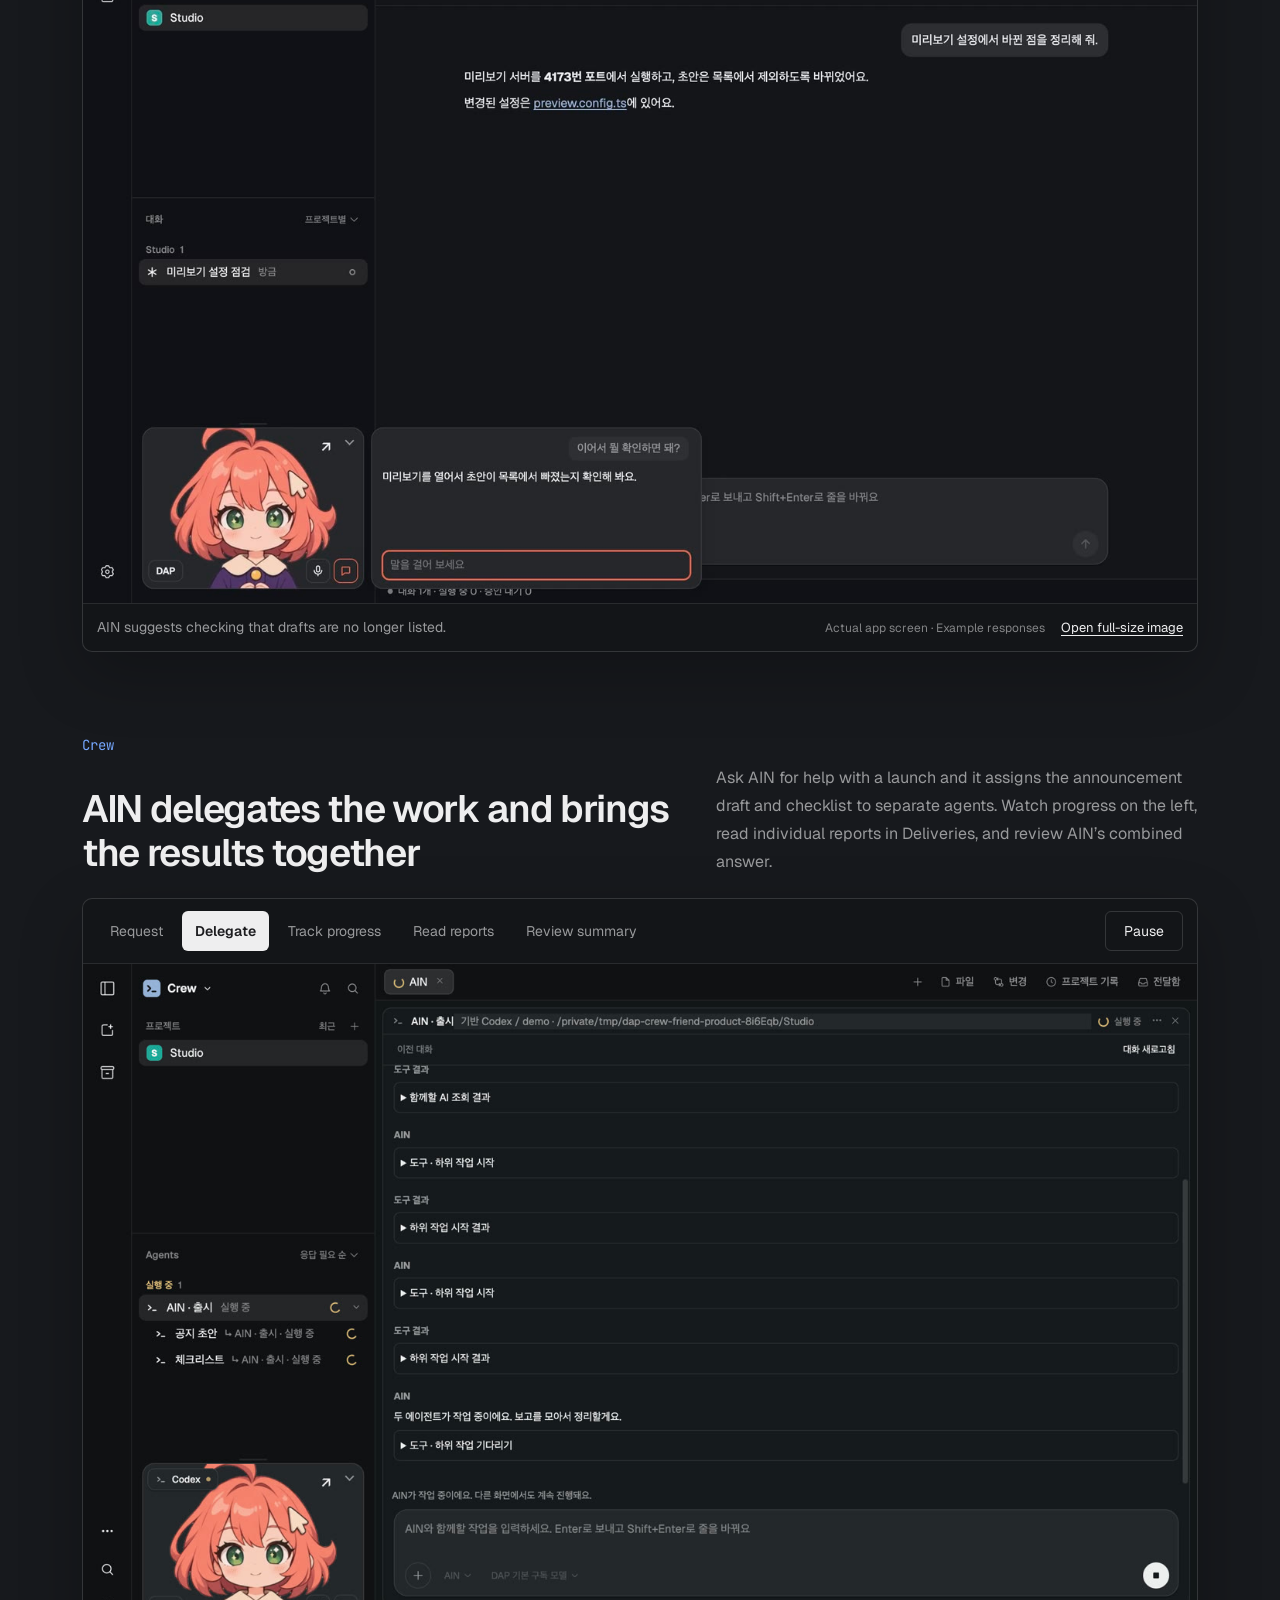
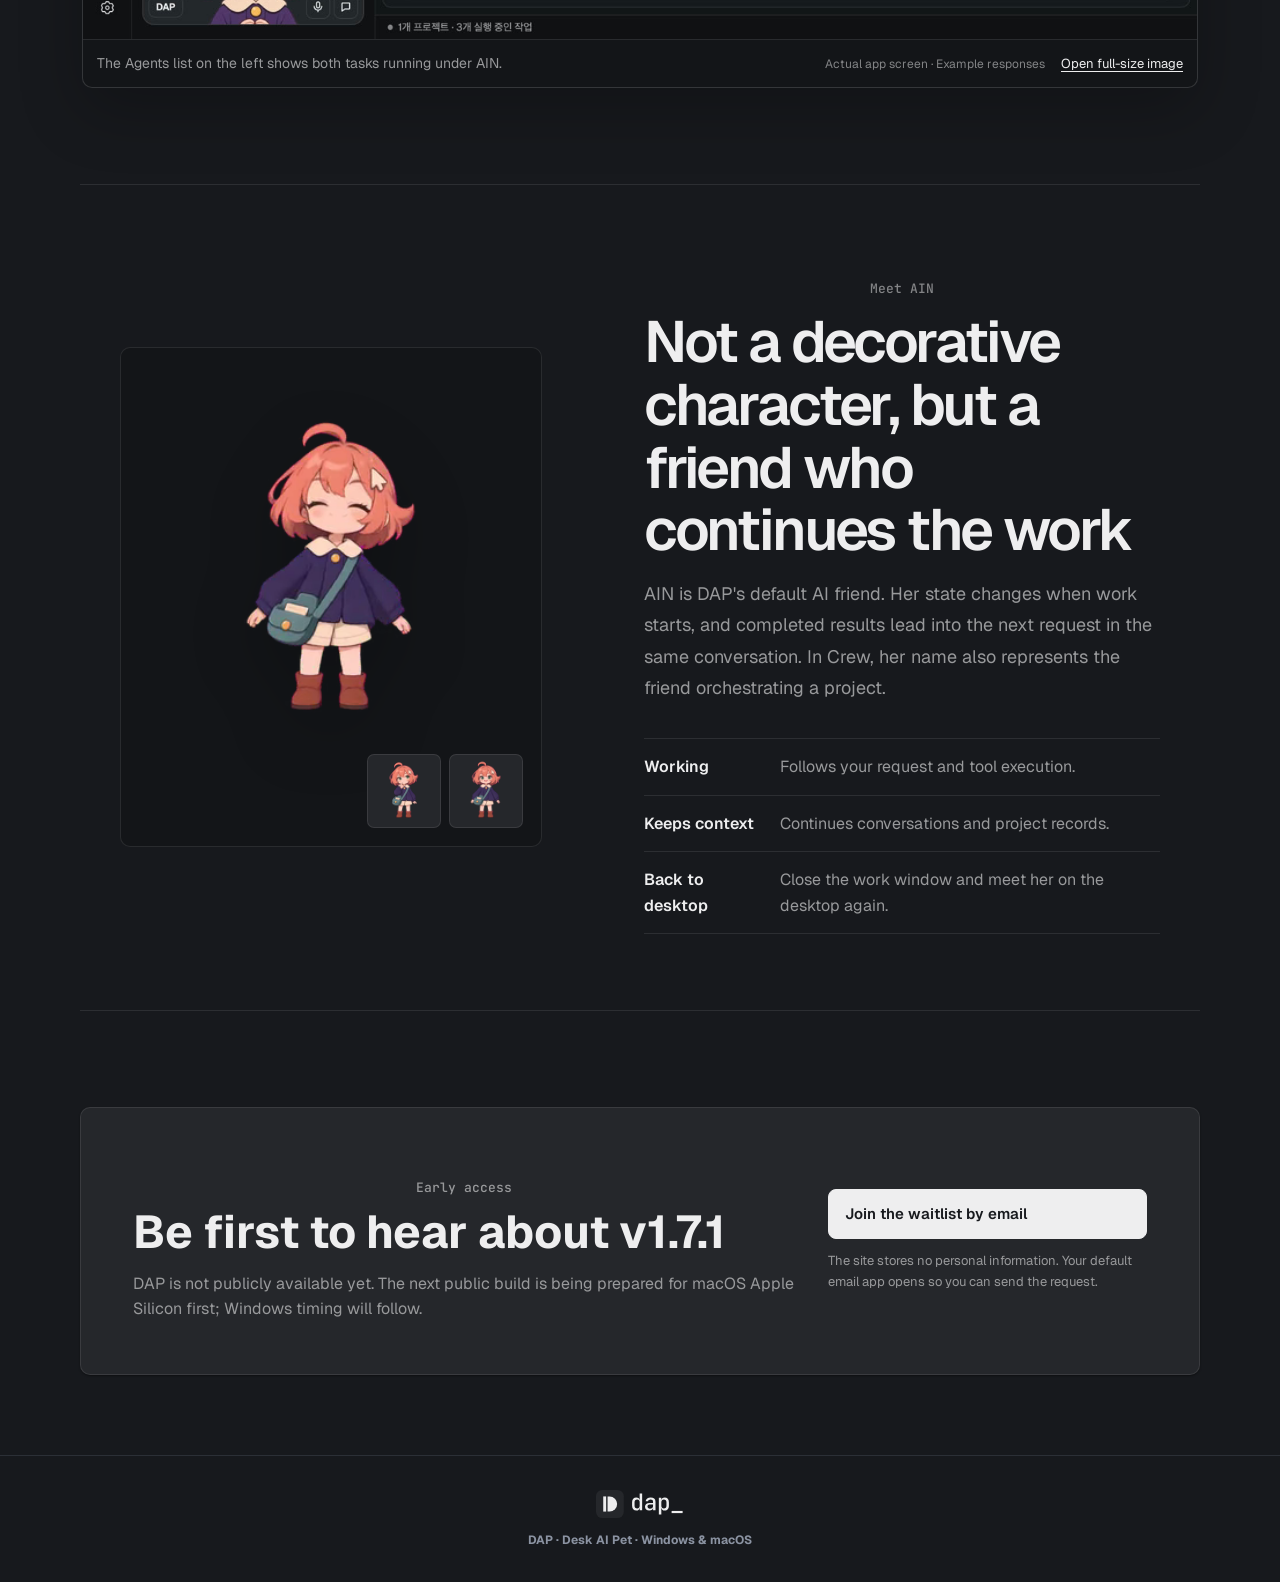
==== commit 7bc8cc12: "feat: show Crew delegation as an interactive image loop" ====
--- a/index.html
+++ b/index.html
@@ -41,7 +41,7 @@
   <link rel="apple-touch-icon" href="favicon-180.png" sizes="180x180" />
   <link rel="manifest" href="site.webmanifest" />
   <link href="https://fonts.googleapis.com/css2?family=Geist:wght@400;500;600;700&amp;family=JetBrains+Mono:wght@500&amp;display=swap" rel="stylesheet">
-  <link rel="stylesheet" href="styles.css?v=20261119-app-demos" />
+  <link rel="stylesheet" href="styles.css?v=20261119-scene-loops" />
   <script>
     (() => {
       try {
@@ -170,7 +170,7 @@
     <p data-i18n="product_hero_desc">DAP은 대화만 하는 펫이 아닙니다. AIN과 이야기한 요청이 파일 확인, 문서 편집, 터미널과 자동화 작업으로 이어지는 데스크톱 작업 공간입니다.</p>
     <div class="product-hero-actions" id="waitlist">
       <a class="btn btn-w" href="mailto:ssongshare0720@gmail.com?subject=DAP%20v1.7.1%20Waitlist&amp;body=DAP%20v1.7.1%20출시%20소식을%20받고%20싶습니다." data-waitlist-source="hero" data-i18n="download_win">웨이팅리스트 참여</a>
-      <a class="btn btn-m" href="#product-scenes" data-i18n="product_hero_tour">작동 영상 보기</a>
+      <a class="btn btn-m" href="#product-scenes" data-i18n="product_hero_tour">앱 작동 모습 보기</a>
     </div>
     <p class="product-hero-note" data-i18n="download_subtitle">아직 공개 설치본이 없습니다 · 다음 공개 빌드는 macOS Apple Silicon부터 준비 중</p>
   </div>
@@ -184,12 +184,12 @@
   </div>
 </section>
 
-<!-- RECORDED APP DEMOS -->
+<!-- REAL APP DEMOS -->
 <section id="product-scenes" class="product-scenes z" aria-labelledby="product-scenes-title">
   <div class="product-scenes-head">
     <p class="section-label compact" data-i18n="product_scenes_label">Inside DAP</p>
     <h2 id="product-scenes-title" data-i18n="product_scenes_title">Workspace와 Crew, 실제로 쓰는 모습</h2>
-    <p data-i18n="product_scenes_desc">Workspace에서는 대화를 이어가고, Crew에서는 프로젝트의 터미널과 변경 파일을 함께 봅니다. 두 영상 모두 DAP 개발 빌드를 직접 실행해 녹화했습니다.</p>
+    <p data-i18n="product_scenes_desc">Workspace에서는 AIN과 대화를 이어가고, Crew에서는 AIN에게 여러 작업을 맡깁니다. 실제 개발 빌드에서 캡처한 화면이 순서대로 재생됩니다.</p>
     <nav class="scene-jumps" data-i18n-aria="scene_nav" aria-label="제품 시연">
       <a href="#demo-workspace">Workspace</a>
       <a href="#demo-crew">Crew</a>
@@ -202,33 +202,39 @@
       <h3 id="demo-workspace-title" data-i18n="scene_conversation_title">작업 대화를 열어 둔 채 AIN에게 묻기</h3>
       <p data-i18n="scene_conversation_desc">왼쪽 하단 AIN 카드의 말풍선을 누르면 옆에 대화 칸이 열립니다. 작업 대화는 중앙에 둔 채, 다음에 확인할 것을 AIN에게 물어봅니다.</p>
     </div>
-    <figure class="scene-window">
-      <div class="scene-media">
-        <video class="scene-video" controls playsinline preload="none" width="1440" height="872" poster="screenshots/product-scenes/workspace-demo.jpg" aria-labelledby="demo-workspace-title" aria-describedby="demo-workspace-caption">
-          <source src="screenshots/product-scenes/workspace-demo.mp4" type="video/mp4" />
-          <a href="screenshots/product-scenes/workspace-demo.mp4" data-i18n="scene_video_fallback">영상 파일 열기</a>
-        </video>
-        <button type="button" class="scene-play" hidden><span aria-hidden="true">▶</span><span data-i18n="scene_workspace_play">Workspace 재생</span></button>
-      </div>
-      <figcaption id="demo-workspace-caption" data-i18n="scene_workspace_caption">실제 앱 녹화 · 예시 대화 사용 · 소리 없음</figcaption>
+    <figure class="scene-window" data-scene-loop>
+      <div class="scene-controls" aria-labelledby="demo-workspace-title" role="group" hidden>
+        <div class="scene-steps">
+          <button type="button" data-frame="workspace-open" data-caption="scene_ws_open" data-i18n="scene_ws_open_label" aria-controls="workspace-frame" aria-pressed="false">대화 칸 열기</button>
+          <button type="button" data-frame="workspace-ask" data-caption="scene_ws_ask" data-i18n="scene_ws_ask_label" aria-controls="workspace-frame" aria-pressed="false">질문 입력</button>
+          <button type="button" data-frame="workspace-reply" data-caption="scene_ws_reply" data-i18n="scene_ws_reply_label" aria-controls="workspace-frame" aria-pressed="true">답변 확인</button>
+        </div>
+        <button type="button" class="scene-toggle" data-i18n="scene_play" aria-controls="workspace-frame">재생</button>
+      </div>
+      <img id="workspace-frame" class="scene-frame" src="screenshots/product-scenes/workspace-reply.jpg" width="1440" height="872" loading="lazy" decoding="async" alt="" />
+      <figcaption><span class="scene-caption" data-i18n="scene_ws_reply">AIN이 초안이 목록에서 빠졌는지 확인하라고 답합니다.</span><span class="scene-credit" data-i18n="scene_capture_credit">실제 앱 화면 · 예시 응답 사용</span><a class="scene-enlarge" href="screenshots/product-scenes/workspace-reply.jpg" target="_blank" rel="noopener" data-i18n="scene_enlarge">화면 크게 보기</a></figcaption>
     </figure>
   </article>
 
   <article id="demo-crew" class="product-scene" aria-labelledby="demo-crew-title">
     <div class="product-scene-copy">
       <span>Crew</span>
-      <h3 id="demo-crew-title" data-i18n="scene_crew_title">터미널을 열고, 바뀐 코드를 나란히 보기</h3>
-      <p data-i18n="scene_crew_desc">프로젝트 폴더에서 터미널을 열어 Git 상태를 확인합니다. 변경 패널에서 파일을 선택하면 어떤 줄이 바뀌었는지 터미널 옆에서 볼 수 있습니다.</p>
+      <h3 id="demo-crew-title" data-i18n="scene_crew_title">AIN이 일을 나누고 결과를 모읍니다</h3>
+      <p data-i18n="scene_crew_desc">출시 준비를 요청하면 AIN이 공지 초안과 체크리스트를 각 에이전트에게 맡깁니다. 왼쪽에서 진행 상태를 보고, 전달함의 개별 보고와 AIN이 정리한 최종 답변을 확인할 수 있습니다.</p>
     </div>
-    <figure class="scene-window">
-      <div class="scene-media">
-        <video class="scene-video" controls playsinline preload="none" width="1440" height="872" poster="screenshots/product-scenes/crew-demo.jpg" aria-labelledby="demo-crew-title" aria-describedby="demo-crew-caption">
-          <source src="screenshots/product-scenes/crew-demo.mp4" type="video/mp4" />
-          <a href="screenshots/product-scenes/crew-demo.mp4" data-i18n="scene_video_fallback">영상 파일 열기</a>
-        </video>
-        <button type="button" class="scene-play" hidden><span aria-hidden="true">▶</span><span data-i18n="scene_crew_play">Crew 재생</span></button>
-      </div>
-      <figcaption id="demo-crew-caption" data-i18n="scene_crew_caption">실제 앱 녹화 · 데모 프로젝트에서 Git 실행 · 소리 없음</figcaption>
+    <figure class="scene-window" data-scene-loop>
+      <div class="scene-controls" aria-labelledby="demo-crew-title" role="group" hidden>
+        <div class="scene-steps">
+          <button type="button" data-frame="crew-ask" data-caption="scene_crew_ask" data-i18n="scene_crew_ask_label" aria-controls="crew-frame" aria-pressed="false">요청</button>
+          <button type="button" data-frame="crew-delegate" data-caption="scene_crew_delegate" data-i18n="scene_crew_delegate_label" aria-controls="crew-frame" aria-pressed="true">업무 분담</button>
+          <button type="button" data-frame="crew-progress" data-caption="scene_crew_progress" data-i18n="scene_crew_progress_label" aria-controls="crew-frame" aria-pressed="false">진행 상황</button>
+          <button type="button" data-frame="crew-reports" data-caption="scene_crew_reports" data-i18n="scene_crew_reports_label" aria-controls="crew-frame" aria-pressed="false">개별 보고</button>
+          <button type="button" data-frame="crew-summary" data-caption="scene_crew_summary" data-i18n="scene_crew_summary_label" aria-controls="crew-frame" aria-pressed="false">결과 정리</button>
+        </div>
+        <button type="button" class="scene-toggle" data-i18n="scene_play" aria-controls="crew-frame">재생</button>
+      </div>
+      <img id="crew-frame" class="scene-frame" src="screenshots/product-scenes/crew-delegate.jpg" width="1440" height="872" loading="lazy" decoding="async" alt="" />
+      <figcaption><span class="scene-caption" data-i18n="scene_crew_delegate">왼쪽 Agents 목록에 AIN이 나눈 두 작업이 실행 중으로 표시됩니다.</span><span class="scene-credit" data-i18n="scene_capture_credit">실제 앱 화면 · 예시 응답 사용</span><a class="scene-enlarge" href="screenshots/product-scenes/crew-delegate.jpg" target="_blank" rel="noopener" data-i18n="scene_enlarge">화면 크게 보기</a></figcaption>
     </figure>
   </article>
 </section>
@@ -663,22 +669,37 @@
     hero_eyebrow: "DAP v1.7.1 · Preview",
     product_hero_title: "AIN과 함께, 일의 다음 장면으로",
     product_hero_desc: "DAP은 대화만 하는 펫이 아닙니다. AIN과 이야기한 요청이 파일 확인, 문서 편집, 터미널과 자동화 작업으로 이어지는 데스크톱 작업 공간입니다.",
-    product_hero_tour: "작동 영상 보기",
+    product_hero_tour: "앱 작동 모습 보기",
     product_capture_caption: "v1.7.1 개발 빌드 실제 화면 · 최종 공개본에서는 세부 UI가 달라질 수 있습니다.",
     ain_status: "AIN · 준비됨",
     product_scenes_label: "Inside DAP",
     product_scenes_title: "Workspace와 Crew, 실제로 쓰는 모습",
-    product_scenes_desc: "Workspace에서는 대화를 이어가고, Crew에서는 프로젝트의 터미널과 변경 파일을 함께 봅니다. 두 영상 모두 DAP 개발 빌드를 직접 실행해 녹화했습니다.",
+    product_scenes_desc: "Workspace에서는 AIN과 대화를 이어가고, Crew에서는 AIN에게 여러 작업을 맡깁니다. 실제 개발 빌드에서 캡처한 화면이 순서대로 재생됩니다.",
     scene_nav: "제품 시연",
     scene_conversation_title: "작업 대화를 열어 둔 채 AIN에게 묻기",
     scene_conversation_desc: "왼쪽 하단 AIN 카드의 말풍선을 누르면 옆에 대화 칸이 열립니다. 작업 대화는 중앙에 둔 채, 다음에 확인할 것을 AIN에게 물어봅니다.",
-    scene_crew_title: "터미널을 열고, 바뀐 코드를 나란히 보기",
-    scene_crew_desc: "프로젝트 폴더에서 터미널을 열어 Git 상태를 확인합니다. 변경 패널에서 파일을 선택하면 어떤 줄이 바뀌었는지 터미널 옆에서 볼 수 있습니다.",
-    scene_workspace_caption: "실제 앱 녹화 · 예시 대화 사용 · 소리 없음",
-    scene_crew_caption: "실제 앱 녹화 · 데모 프로젝트에서 Git 실행 · 소리 없음",
-    scene_video_fallback: "영상 파일 열기",
-    scene_workspace_play: "Workspace 재생",
-    scene_crew_play: "Crew 재생",
+    scene_crew_title: "AIN이 일을 나누고 결과를 모읍니다",
+    scene_crew_desc: "출시 준비를 요청하면 AIN이 공지 초안과 체크리스트를 각 에이전트에게 맡깁니다. 왼쪽에서 진행 상태를 보고, 전달함의 개별 보고와 AIN이 정리한 최종 답변을 확인할 수 있습니다.",
+    scene_capture_credit: "실제 앱 화면 · 예시 응답 사용",
+    scene_enlarge: "화면 크게 보기",
+    scene_play: "재생",
+    scene_pause: "일시 정지",
+    scene_ws_open_label: "대화 칸 열기",
+    scene_ws_ask_label: "질문 입력",
+    scene_ws_reply_label: "답변 확인",
+    scene_ws_open: "Workspace 왼쪽 하단의 말풍선을 눌러 AIN 대화 칸을 엽니다.",
+    scene_ws_ask: "작업 대화를 그대로 둔 채, 다음에 무엇을 확인할지 AIN에게 묻습니다.",
+    scene_ws_reply: "AIN이 초안이 목록에서 빠졌는지 확인하라고 답합니다.",
+    scene_crew_ask_label: "요청",
+    scene_crew_delegate_label: "업무 분담",
+    scene_crew_progress_label: "진행 상황",
+    scene_crew_reports_label: "개별 보고",
+    scene_crew_summary_label: "결과 정리",
+    scene_crew_ask: "AIN에게 출시 공지 초안과 체크리스트를 나눠서 맡겨 달라고 요청합니다.",
+    scene_crew_delegate: "왼쪽 Agents 목록에 AIN이 나눈 두 작업이 실행 중으로 표시됩니다.",
+    scene_crew_progress: "공지 초안은 완료됐고, 체크리스트는 아직 실행 중입니다.",
+    scene_crew_reports: "전달함에서 공지 초안과 체크리스트가 각각 AIN에게 보고된 내용을 봅니다.",
+    scene_crew_summary: "AIN이 공지 초안과 출시 전 확인 목록을 답변 하나로 정리합니다.",
     ain_label: "Meet AIN",
     ain_title: "화면을 꾸미는 캐릭터가 아니라, 일을 함께 이어가는 친구",
     ain_desc: "AIN은 DAP의 기본 AI 친구입니다. 작업을 시작하면 상태가 바뀌고, 완료된 결과와 다음 요청을 같은 대화에서 이어갑니다. Crew에서는 프로젝트를 조율하는 친구의 이름으로도 나타납니다.",
@@ -827,17 +848,32 @@
     ain_status: "AIN · Ready",
     product_scenes_label: "Inside DAP",
     product_scenes_title: "Workspace and Crew in action",
-    product_scenes_desc: "Keep the conversation going in Workspace, then see the project terminal and changed files together in Crew. Both clips were recorded in a running DAP development build.",
+    product_scenes_desc: "Keep the conversation going with AIN in Workspace, then ask AIN to coordinate several tasks in Crew. The demos play through screenshots captured in the actual development build.",
     scene_nav: "Product demos",
     scene_conversation_title: "Ask AIN while keeping your work chat open",
     scene_conversation_desc: "Use the speech bubble on AIN's card in the lower left. Ask what to check next in the box beside AIN while the work conversation stays open in the center.",
-    scene_crew_title: "Open a terminal and review changes beside it",
-    scene_crew_desc: "Open a terminal in the project folder and check the Git status. Select a file in the Changes panel to see the exact diff next to the terminal.",
-    scene_workspace_caption: "Recorded in the app · Example conversation · No audio",
-    scene_crew_caption: "Recorded in the app · Git running in a demo project · No audio",
-    scene_video_fallback: "Open the video file",
-    scene_workspace_play: "Play Workspace",
-    scene_crew_play: "Play Crew",
+    scene_crew_title: "AIN delegates the work and brings the results together",
+    scene_crew_desc: "Ask AIN for help with a launch and it assigns the announcement draft and checklist to separate agents. Watch progress on the left, read individual reports in Deliveries, and review AIN’s combined answer.",
+    scene_capture_credit: "Actual app screen · Example responses",
+    scene_enlarge: "Open full-size image",
+    scene_play: "Play",
+    scene_pause: "Pause",
+    scene_ws_open_label: "Open chat",
+    scene_ws_ask_label: "Ask a question",
+    scene_ws_reply_label: "Read the reply",
+    scene_ws_open: "The speech bubble in the lower left of Workspace opens AIN’s chat box.",
+    scene_ws_ask: "Ask what to check next while keeping the work conversation open.",
+    scene_ws_reply: "AIN suggests checking that drafts are no longer listed.",
+    scene_crew_ask_label: "Request",
+    scene_crew_delegate_label: "Delegate",
+    scene_crew_progress_label: "Track progress",
+    scene_crew_reports_label: "Read reports",
+    scene_crew_summary_label: "Review summary",
+    scene_crew_ask: "Ask AIN to assign the announcement draft and launch checklist to separate agents.",
+    scene_crew_delegate: "The Agents list on the left shows both tasks running under AIN.",
+    scene_crew_progress: "The announcement draft is done, while the checklist is still running.",
+    scene_crew_reports: "Deliveries shows the individual reports sent to AIN.",
+    scene_crew_summary: "AIN brings the announcement draft and launch checklist together in one reply.",
     ain_label: "Meet AIN",
     ain_title: "Not a decorative character, but a friend who continues the work",
     ain_desc: "AIN is DAP's default AI friend. Her state changes when work starts, and completed results lead into the next request in the same conversation. In Crew, her name also represents the friend orchestrating a project.",
@@ -1107,26 +1143,66 @@
 }
 setupAinMotionPreferences();
 
-const sceneVideos = document.querySelectorAll('.scene-video');
-for (const video of sceneVideos) {
-  const button = video.parentElement.querySelector('.scene-play');
-  if (button) {
-    video.controls = false;
-    button.hidden = false;
-    button.addEventListener('click', async () => {
-      try { await video.play(); }
-      catch {
-        // Leave the native player available to retry if autoplay policy or loading rejects play().
-      }
-      video.controls = true;
-      if (document.activeElement === button) video.focus({ preventScroll: true });
-      button.hidden = true;
-    }, { once: true });
-  }
-  video.addEventListener('play', () => {
-    for (const other of sceneVideos) if (other !== video) other.pause();
+function setupSceneLoop(figure) {
+  const image = figure.querySelector('.scene-frame');
+  const toggle = figure.querySelector('.scene-toggle');
+  const caption = figure.querySelector('.scene-caption');
+  const enlarge = figure.querySelector('.scene-enlarge');
+  const steps = [...figure.querySelectorAll('[data-frame]')];
+  const sources = steps.map(step => `screenshots/product-scenes/${step.dataset.frame}.jpg`);
+  const motion = window.matchMedia('(prefers-reduced-motion: reduce)');
+  let index = steps.findIndex(step => step.getAttribute('aria-pressed') === 'true');
+  let visible = false;
+  let manual;
+  let timer;
+  let preloaded = false;
+  const playing = () => manual ?? !motion.matches;
+  const translate = (element, key) => {
+    element.dataset.i18n = key;
+    element.textContent = (I18N[document.documentElement.lang] ?? I18N.ko)[key];
+  };
+  const select = next => {
+    index = next;
+    image.src = sources[index];
+    enlarge.href = sources[index];
+    steps.forEach((step, position) => step.setAttribute('aria-pressed', String(position === index)));
+    translate(caption, steps[index].dataset.caption);
+  };
+  const schedule = () => {
+    clearTimeout(timer);
+    translate(toggle, playing() ? 'scene_pause' : 'scene_play');
+    if (!playing() || !visible || document.hidden) return;
+    timer = setTimeout(() => {
+      select((index + 1) % steps.length);
+      schedule();
+    }, index === steps.length - 1 ? 4900 : 3200);
+  };
+  for (const [position, step] of steps.entries()) {
+    step.addEventListener('click', () => {
+      manual = false;
+      select(position);
+      schedule();
+    });
+  }
+  toggle.addEventListener('click', () => {
+    manual = !playing();
+    schedule();
   });
-}
+  const observer = new IntersectionObserver(([entry]) => {
+    visible = entry.intersectionRatio >= 0.20;
+    if (visible && !preloaded) {
+      preloaded = true;
+      for (const src of sources) new Image().src = src;
+    }
+    schedule();
+  }, { threshold: 0.20 });
+  observer.observe(image);
+  document.addEventListener('visibilitychange', schedule);
+  motion.addEventListener('change', schedule);
+  schedule();
+  figure.querySelector('.scene-controls').hidden = false;
+}
+document.querySelectorAll('[data-scene-loop]').forEach(setupSceneLoop);
 
 for (const card of document.querySelectorAll('.mini-pet-card')) {
   const image = card.querySelector('.mini-pet-image');
--- a/styles.css
+++ b/styles.css
@@ -3027,44 +3027,56 @@
   background: var(--surface-2);
   box-shadow: 0 22px 64px rgba(0, 0, 0, 0.24);
 }
-.scene-media { position: relative; }
-.scene-video {
+.scene-frame {
   display: block;
   width: 100%;
   height: auto;
   aspect-ratio: 1440 / 872;
   background: #17191d;
 }
-.scene-play:not([hidden]) {
-  position: absolute;
-  top: 50%;
-  left: 50%;
-  transform: translate(-50%, -50%);
-  display: inline-flex;
+.scene-controls:not([hidden]) {
+  display: flex;
+  flex-wrap: wrap;
+  justify-content: space-between;
   align-items: center;
-  gap: 10px;
-  min-height: 48px;
-  padding: 8px 17px;
-  border: 1px solid #EEEEEF;
-  border-radius: 8px;
+  gap: 8px;
+  padding: 12px 14px;
+  border-bottom: 1px solid var(--border);
+}
+.scene-steps { display: flex; flex-wrap: wrap; gap: 6px; }
+.scene-controls button {
+  min-height: 40px;
+  padding: 6px 12px;
+  border: 1px solid transparent;
+  border-radius: 6px;
+  background: transparent;
+  color: var(--soft);
+  font: inherit;
+  font-size: 0.875rem;
+  cursor: pointer;
+}
+.scene-controls button:hover { background: var(--surface); color: var(--text); }
+.scene-controls .scene-toggle { border-color: var(--border-strong); color: var(--text); min-width: 78px; }
+.scene-controls button[aria-pressed="true"] {
   background: #EEEEEF;
   color: #1B1B1E;
-  font-family: inherit;
-  font-size: 14px;
   font-weight: 600;
-  line-height: 1.2;
-  white-space: nowrap;
-  cursor: pointer;
-}
-.scene-play:hover { background: #fff; }
-.scene-play:focus-visible { outline: 2px solid #EEEEEF; outline-offset: 4px; }
+}
+.scene-controls button:focus-visible { outline: 2px solid var(--text); outline-offset: 2px; }
 .scene-window figcaption {
-  padding: 10px 14px;
+  display: flex;
+  flex-wrap: wrap;
+  align-items: baseline;
+  justify-content: space-between;
+  gap: 4px 16px;
+  padding: 12px 14px;
   border-top: 1px solid var(--border);
-  color: var(--muted);
-  font-size: 12px;
-  text-align: right;
-}
+  color: var(--soft);
+  font-size: 0.875rem;
+}
+.scene-caption { flex: 1 1 44ch; }
+.scene-credit { color: var(--muted); font-size: 0.75rem; }
+.scene-enlarge { color: var(--text); font-size: 0.8125rem; text-underline-offset: 3px; }
 
 .ain-story {
   display: grid;
@@ -3153,6 +3165,10 @@
   .product-scenes-head { margin-bottom: 42px; }
   .product-scene { gap: 24px; margin-bottom: 72px; }
   .scene-window { border-radius: 8px; }
+  .scene-controls:not([hidden]) { padding: 9px 10px; }
+  .scene-steps { flex: 1 0 100%; gap: 4px; }
+  .scene-controls button { min-height: 44px; padding-inline: 8px; }
+  .scene-controls .scene-toggle { margin-left: auto; }
   .ain-story { margin-bottom: 72px; padding: 64px 16px; }
   .ain-story-visual { min-height: 410px; }
   .ain-story-main { width: min(92%, 330px); margin-top: 26px; }
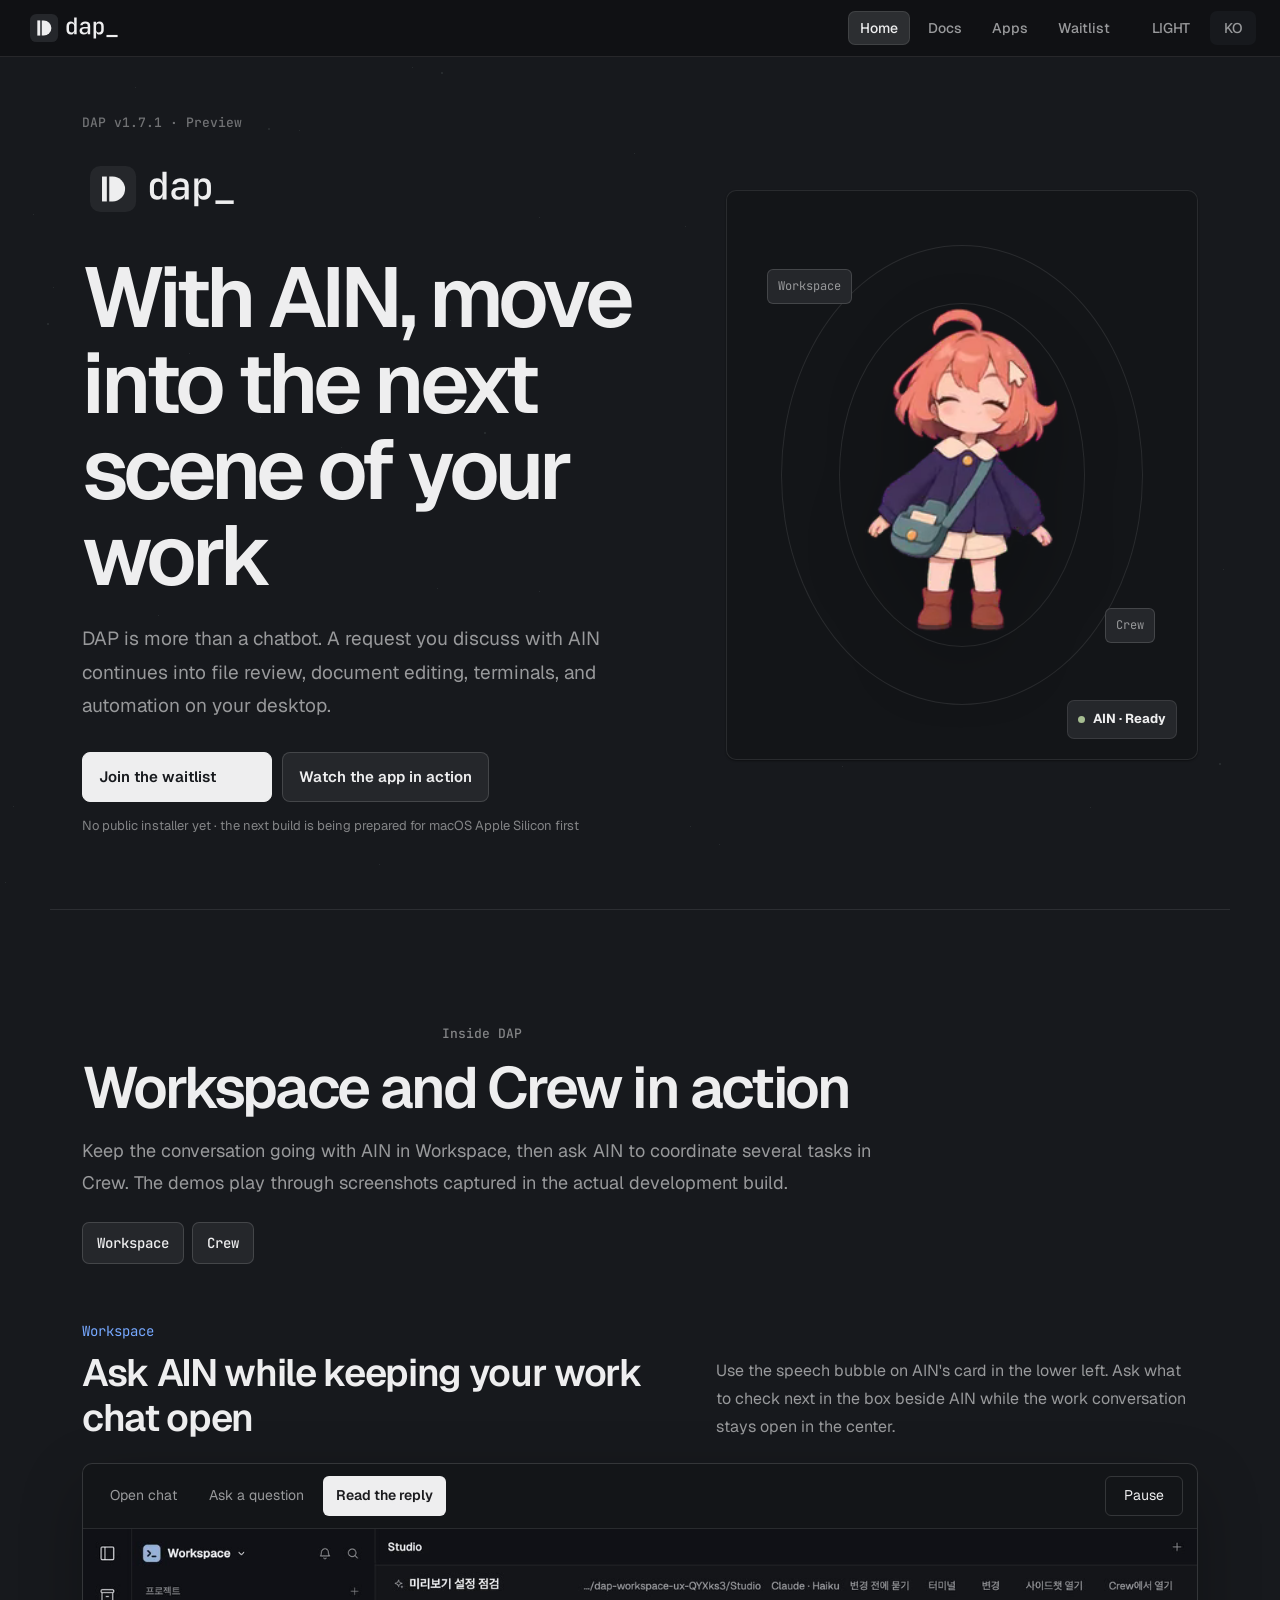
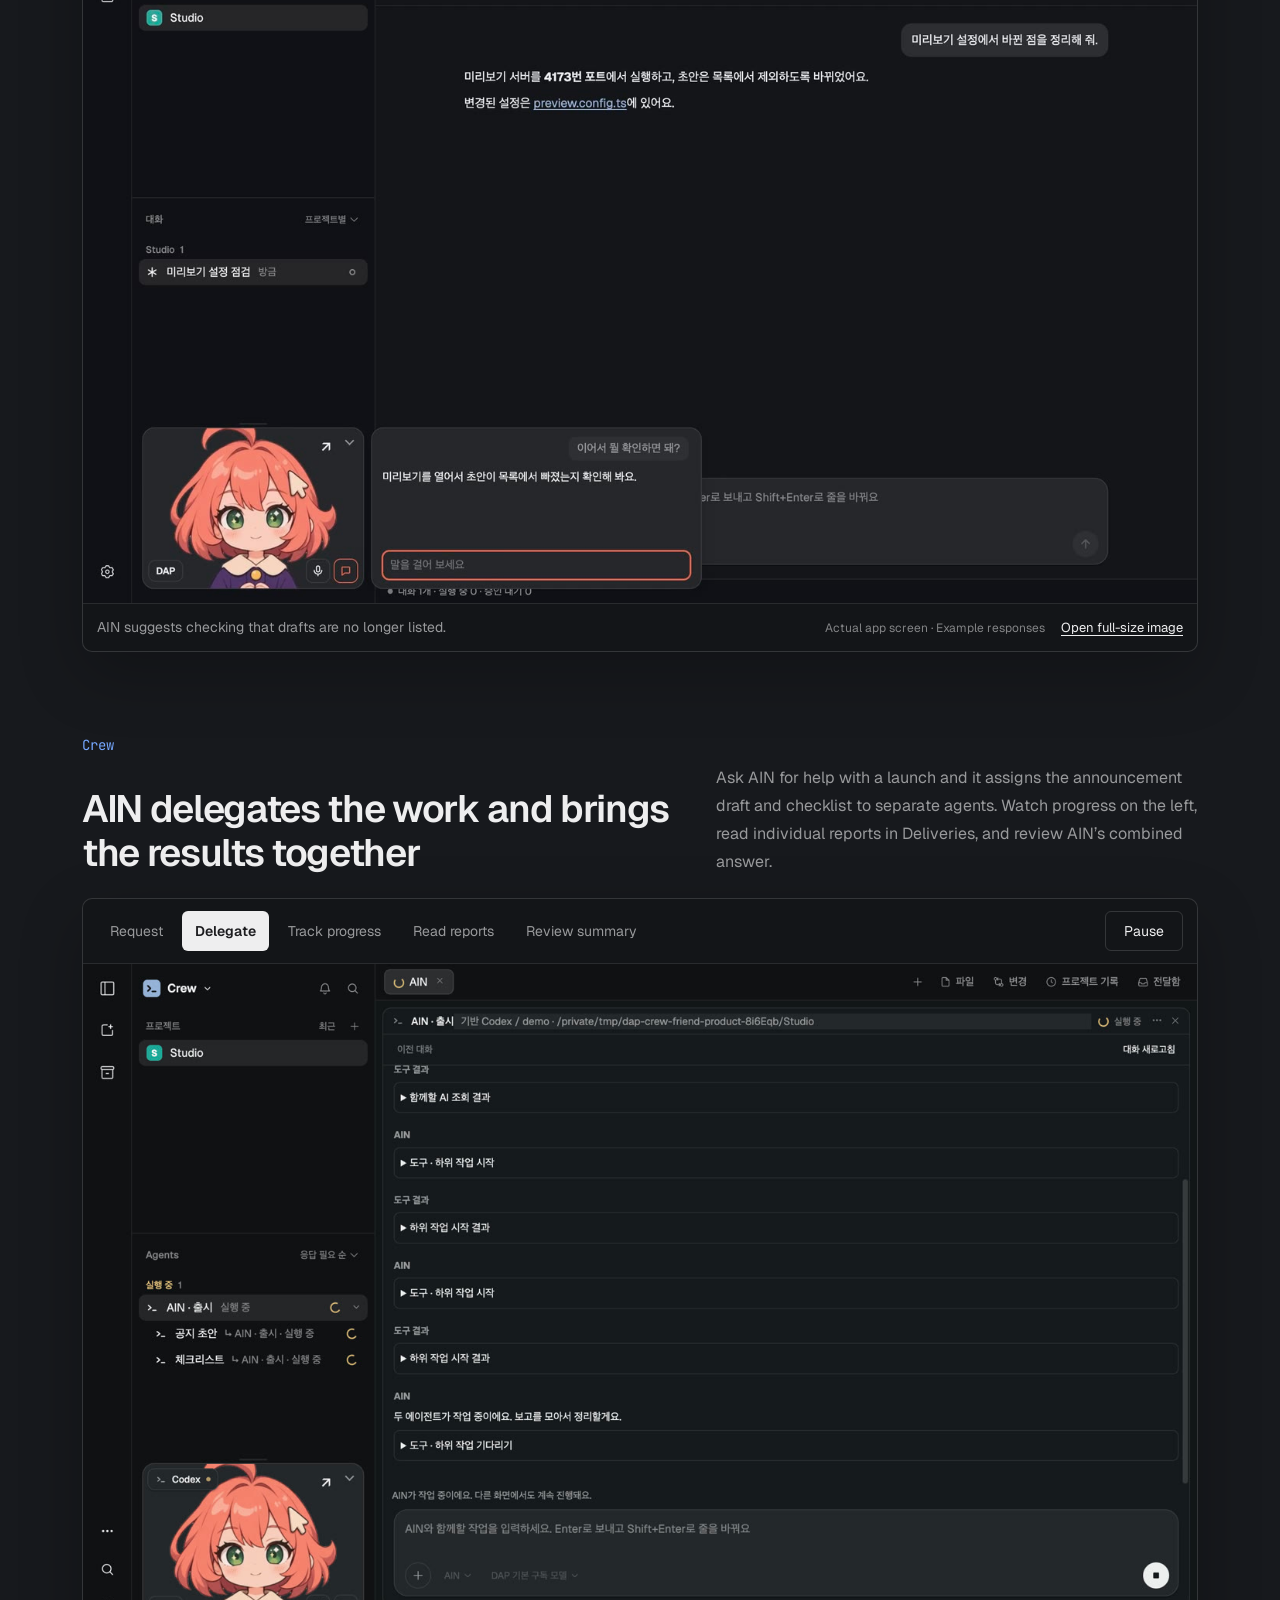
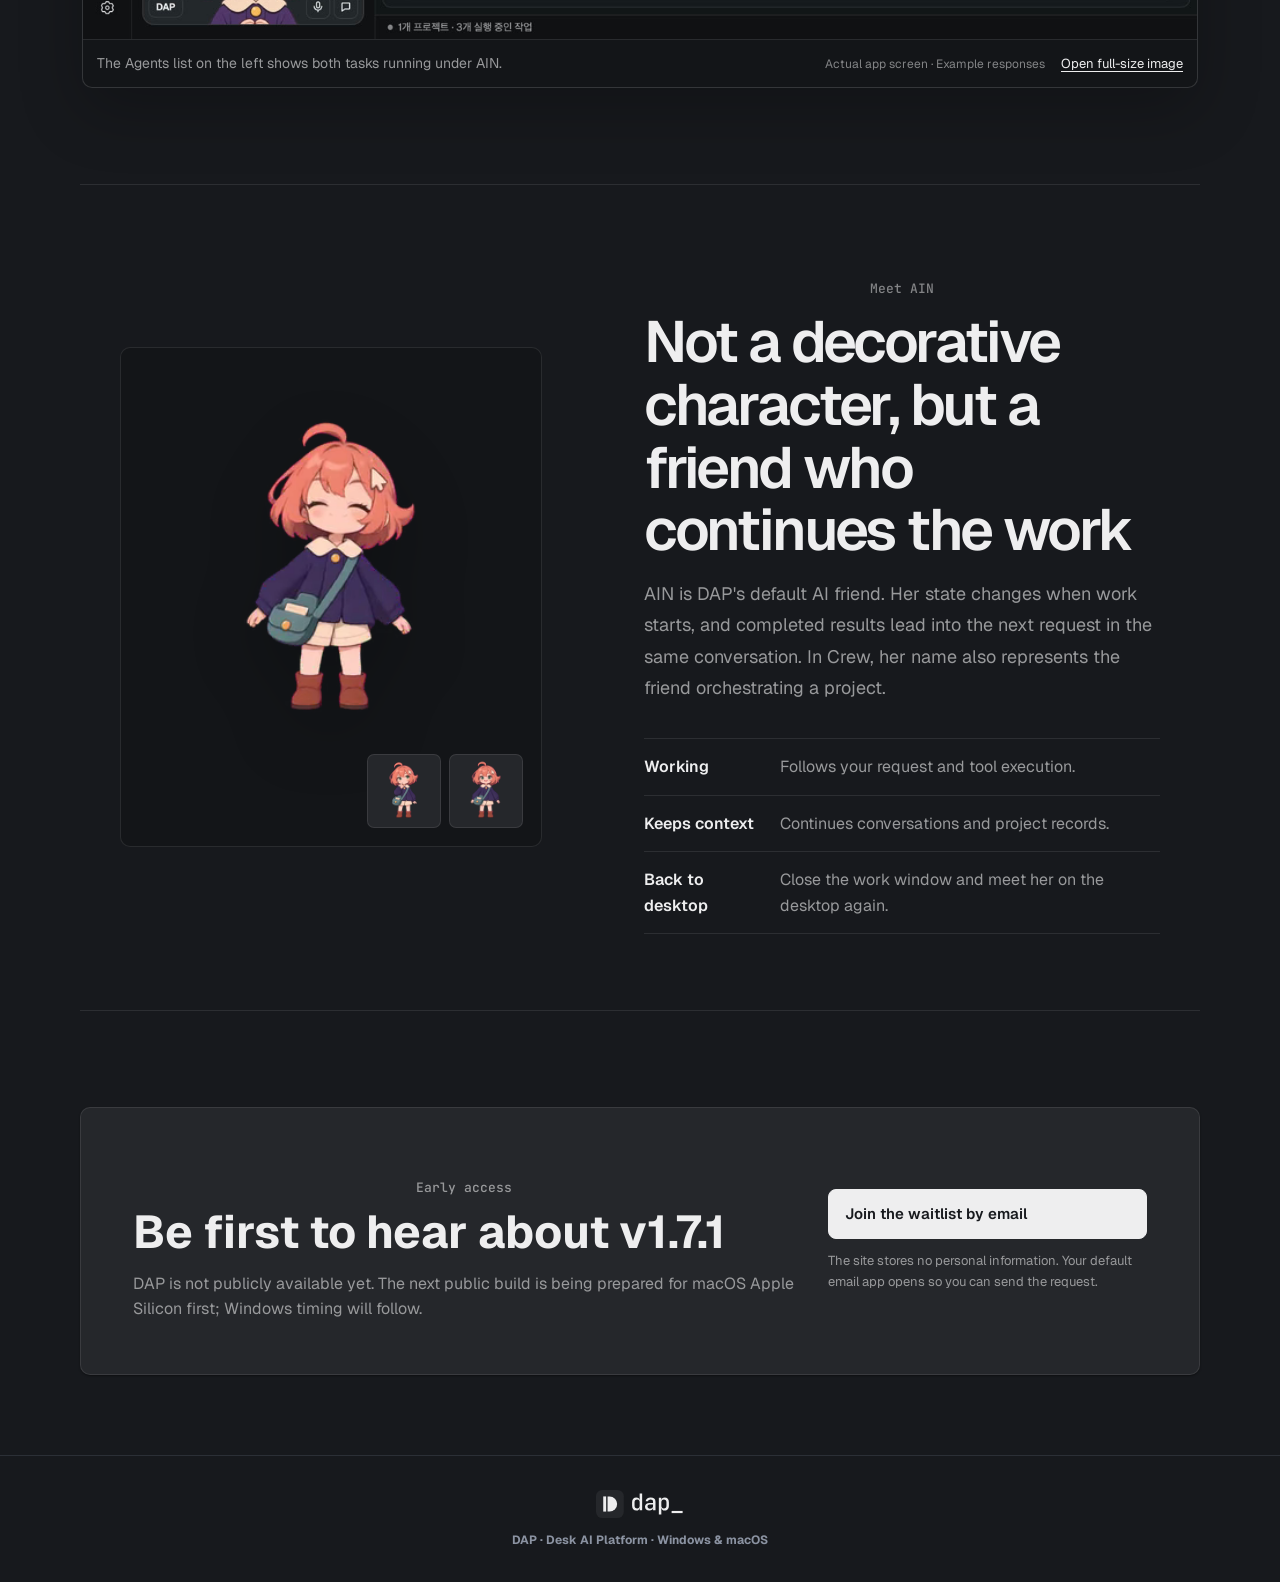
==== commit 20328cf0: "feat: name the product Desk AI Platform on the landing site Rename Desk AI Pet to Desk AI Platform i" ====
--- a/index.html
+++ b/index.html
@@ -12,7 +12,7 @@
   <meta name="viewport" content="width=device-width, initial-scale=1.0" />
   <title>DAP v1.7.1 Preview - AI와 함께 일하는 데스크톱</title>
   <meta name="description" content="DAP v1.7.1은 Workspace와 Crew, 여러 AI 계정, 문서 작업 공간과 프로젝트 터미널을 하나의 데스크톱 경험으로 잇습니다. 공개 전 웨이팅리스트에 참여하세요." />
-  <meta name="keywords" content="DAP, Desk AI Pet, AI OS, 데스크톱 AI 펫, Claude CLI, Codex CLI, Todo, Calendar, OAuth, 데일리 브리핑, 커넥터, 미니 채팅, 트레이 허브, Weather, Meeting Assistant, AI 이미지, 선택 영역 퀵액션" />
+  <meta name="keywords" content="DAP, Desk AI Platform, AI OS, 데스크톱 AI 플랫폼, Claude CLI, Codex CLI, Todo, Calendar, OAuth, 데일리 브리핑, 커넥터, 미니 채팅, 트레이 허브, Weather, Meeting Assistant, AI 이미지, 선택 영역 퀵액션" />
   <meta name="robots" content="index,follow,max-image-preview:large" />
   <meta name="author" content="Project Undonghae" />
   <link rel="canonical" href="https://project-undonghae.github.io/desk-ai-pet/" />
@@ -20,7 +20,7 @@
   <link rel="alternate" hreflang="en" href="https://project-undonghae.github.io/desk-ai-pet/?lang=en" />
   <link rel="alternate" hreflang="x-default" href="https://project-undonghae.github.io/desk-ai-pet/" />
   <meta property="og:type" content="website" />
-  <meta property="og:site_name" content="Desk AI Pet" />
+  <meta property="og:site_name" content="Desk AI Platform" />
   <meta property="og:locale" content="ko_KR" />
   <meta property="og:title" content="DAP v1.7.1 Preview - AI와 함께 일하는 데스크톱" />
   <meta property="og:description" content="Workspace와 Crew, 여러 AI 계정, 문서 작업 공간과 프로젝트 터미널. 공개 전 웨이팅리스트에 참여하세요." />
@@ -56,7 +56,7 @@
   {
     "@context": "https://schema.org",
     "@type": "SoftwareApplication",
-    "name": "Desk AI Pet",
+    "name": "Desk AI Platform",
     "alternateName": "DAP",
     "applicationCategory": "UtilitiesApplication",
     "operatingSystem": "Windows 11, macOS (Apple Silicon)",
@@ -88,7 +88,7 @@
       "name": "DAP은 무엇인가요?",
       "acceptedAnswer": {
         "@type": "Answer",
-        "text": "DAP은 Workspace와 Crew, 문서·프로젝트 작업과 데스크톱 펫을 이어주는 AI 작업 환경입니다. v1.7.1은 아직 공개 전입니다."
+        "text": "DAP은 Workspace와 Crew, 문서·프로젝트 작업과 데스크톱 파트너를 이어주는 AI 작업 환경입니다. v1.7.1은 아직 공개 전입니다."
       }
     },
     {
@@ -167,7 +167,7 @@
       <img class="brand-lockup brand-lockup-light" src="assets/logo-dap-cursor/dap-lockup-on-light.svg" alt="" />
     </div>
     <h1 id="product-hero-title" data-i18n="product_hero_title">AIN과 함께,<br />일의 다음 장면으로</h1>
-    <p data-i18n="product_hero_desc">DAP은 대화만 하는 펫이 아닙니다. AIN과 이야기한 요청이 파일 확인, 문서 편집, 터미널과 자동화 작업으로 이어지는 데스크톱 작업 공간입니다.</p>
+    <p data-i18n="product_hero_desc">DAP은 대화만 하는 챗봇이 아닙니다. AIN과 이야기한 요청이 파일 확인, 문서 편집, 터미널과 자동화 작업으로 이어지는 데스크톱 작업 공간입니다.</p>
     <div class="product-hero-actions" id="waitlist">
       <a class="btn btn-w" href="mailto:ssongshare0720@gmail.com?subject=DAP%20v1.7.1%20Waitlist&amp;body=DAP%20v1.7.1%20출시%20소식을%20받고%20싶습니다." data-waitlist-source="hero" data-i18n="download_win">웨이팅리스트 참여</a>
       <a class="btn btn-m" href="#product-scenes" data-i18n="product_hero_tour">앱 작동 모습 보기</a>
@@ -320,9 +320,9 @@
   <div class="summary-grid">
     <div>
       <h2 id="summary-title" data-i18n="summary_title">DAP, AI와 함께 일하는 데스크톱</h2>
-      <p data-i18n="summary_desc">v1.7.1은 Workspace와 Crew를 오가며 대화, 문서, 파일, Git과 터미널 작업을 이어갑니다. 여러 Claude·Codex·Antigravity 계정을 프로젝트별로 고정하고, 창을 닫으면 바탕화면 펫으로 돌아갑니다.</p>
+      <p data-i18n="summary_desc">v1.7.1은 Workspace와 Crew를 오가며 대화, 문서, 파일, Git과 터미널 작업을 이어갑니다. 여러 Claude·Codex·Antigravity 계정을 프로젝트별로 고정하고, 창을 닫으면 바탕화면 파트너로 돌아갑니다.</p>
     </div>
-    <dl class="facts" aria-label="Desk AI Pet facts">
+    <dl class="facts" aria-label="Desk AI Platform facts">
       <div>
         <dt data-i18n="fact_platform_label">지원 플랫폼</dt>
         <dd data-i18n="fact_platform_value">다음 공개 빌드 · macOS Apple Silicon</dd>
@@ -359,8 +359,8 @@
     <p data-i18n="f3_desc">텍스트 선택 퀵액션은 기본 꺼짐입니다. 설정에서 켜면 선택한 문장 가까이에서 다듬기, 번역, 요약, 질문과 웹 검색을 실행할 수 있습니다. 기존에 저장한 설정은 유지됩니다.</p>
   </div>
   <div class="card reveal">
-    <div class="card-icon">PET</div>
-    <h3 data-i18n="f4_title">PET INTERFACE</h3>
+    <div class="card-icon">PARTNER</div>
+    <h3 data-i18n="f4_title">PARTNER INTERFACE</h3>
     <p data-i18n="f4_desc">기본 고양이부터 플러그인 캐릭터까지, 선택한 외형이 작업·생각·기쁨 같은 상태를 보여줍니다. 말투 적용 여부는 외형과 별도로 선택할 수 있습니다.</p>
   </div>
 </div>
@@ -396,7 +396,7 @@
   <div class="card reveal">
     <div class="card-icon">PLUS</div>
     <h3 data-i18n="latest_image_title">프로젝트를 이끄는 AI 친구</h3>
-    <p data-i18n="latest_image_desc">Crew의 메인 오케스트레이터가 프로젝트 작업을 나누고 이어줍니다. 기본 친구는 AIN이며 선택한 펫 이름을 사용합니다.</p>
+    <p data-i18n="latest_image_desc">Crew의 메인 오케스트레이터가 프로젝트 작업을 나누고 이어줍니다. 기본 친구는 AIN이며 선택한 파트너 이름을 사용합니다.</p>
   </div>
 </div>
 
@@ -448,7 +448,7 @@
 <!-- PET STATES -->
 <section class="pet-moments z" aria-labelledby="pet-moments-title">
   <div class="pet-moments-head">
-    <p class="section-label compact" data-i18n="pet_moments_label">Pet states</p>
+    <p class="section-label compact" data-i18n="pet_moments_label">Partner states</p>
     <h2 id="pet-moments-title" data-i18n="pet_moments_title">상태가 보이는 작은 고양이 인터페이스</h2>
   </div>
   <div class="pet-moment-grid">
@@ -584,7 +584,7 @@
   <div class="faq-list">
     <details open>
       <summary data-i18n="q1_title">DAP은 무엇인가요?</summary>
-      <p data-i18n="q1_desc">DAP은 Workspace와 Crew, 문서·프로젝트 작업과 데스크톱 펫을 이어주는 AI 작업 환경입니다. v1.7.1은 아직 공개 전입니다.</p>
+      <p data-i18n="q1_desc">DAP은 Workspace와 Crew, 문서·프로젝트 작업과 데스크톱 파트너를 이어주는 AI 작업 환경입니다. v1.7.1은 아직 공개 전입니다.</p>
     </details>
     <details>
       <summary data-i18n="q2_title">변경 작업은 바로 실행되나요?</summary>
@@ -607,7 +607,7 @@
     <img class="brand-lockup brand-lockup-dark" src="assets/logo-dap-cursor/dap-lockup-on-dark.svg" alt="" />
     <img class="brand-lockup brand-lockup-light" src="assets/logo-dap-cursor/dap-lockup-on-light.svg" alt="" />
   </div>
-  <span data-i18n="footer">DAP · Desk AI Pet · Windows &amp; macOS</span>
+  <span data-i18n="footer">DAP · Desk AI Platform · Windows &amp; macOS</span>
 </footer>
 
 <script type="module">
@@ -668,7 +668,7 @@
     nav_download: "웨이팅리스트",
     hero_eyebrow: "DAP v1.7.1 · Preview",
     product_hero_title: "AIN과 함께, 일의 다음 장면으로",
-    product_hero_desc: "DAP은 대화만 하는 펫이 아닙니다. AIN과 이야기한 요청이 파일 확인, 문서 편집, 터미널과 자동화 작업으로 이어지는 데스크톱 작업 공간입니다.",
+    product_hero_desc: "DAP은 대화만 하는 챗봇이 아닙니다. AIN과 이야기한 요청이 파일 확인, 문서 편집, 터미널과 자동화 작업으로 이어지는 데스크톱 작업 공간입니다.",
     product_hero_tour: "앱 작동 모습 보기",
     product_capture_caption: "v1.7.1 개발 빌드 실제 화면 · 최종 공개본에서는 세부 UI가 달라질 수 있습니다.",
     ain_status: "AIN · 준비됨",
@@ -724,7 +724,7 @@
     download_mac_arm: "v1.7.1 미리보기",
     summary_label: "DAP overview",
     summary_title: "DAP, AI와 함께 일하는 데스크톱",
-    summary_desc: "v1.7.1은 Workspace와 Crew를 오가며 대화, 문서, 파일, Git과 터미널 작업을 이어갑니다. 여러 Claude·Codex·Antigravity 계정을 프로젝트별로 고정하고, 창을 닫으면 바탕화면 펫으로 돌아갑니다.",
+    summary_desc: "v1.7.1은 Workspace와 Crew를 오가며 대화, 문서, 파일, Git과 터미널 작업을 이어갑니다. 여러 Claude·Codex·Antigravity 계정을 프로젝트별로 고정하고, 창을 닫으면 바탕화면 파트너로 돌아갑니다.",
     fact_platform_label: "지원 플랫폼",
     fact_platform_value: "다음 공개 빌드 · macOS Apple Silicon",
     fact_ai_label: "연결",
@@ -738,7 +738,7 @@
     f2_desc: "이미 로그인한 Claude 또는 Codex를 연결해, 따로 API Key를 입력하지 않고 바로 사용할 수 있습니다.",
     f3_title: "Quick actions",
     f3_desc: "텍스트 선택 퀵액션은 기본 꺼짐입니다. 설정에서 켜면 선택한 문장 가까이에서 다듬기, 번역, 요약, 질문과 웹 검색을 실행할 수 있습니다. 기존에 저장한 설정은 유지됩니다.",
-    f4_title: "Pet interface",
+    f4_title: "Partner interface",
     f4_desc: "기본 고양이부터 플러그인 캐릭터까지, 선택한 외형이 작업·생각·기쁨 같은 상태를 보여줍니다. 말투 적용 여부는 외형과 별도로 선택할 수 있습니다.",
     latest_label: "Preview in v1.7.1",
     latest_plan_title: "Workspace와 Crew 전환",
@@ -752,7 +752,7 @@
     latest_assist_title: "작업을 여는 알림",
     latest_assist_desc: "완료 알림에서 관련 세션으로 돌아갑니다. 방해 금지, 이전 실행, 오프라인 이후에도 작업 맥락을 복원합니다.",
     latest_image_title: "프로젝트를 이끄는 AI 친구",
-    latest_image_desc: "Crew의 메인 오케스트레이터가 프로젝트 작업을 나누고 이어줍니다. 기본 친구는 AIN이며 선택한 펫 이름을 사용합니다.",
+    latest_image_desc: "Crew의 메인 오케스트레이터가 프로젝트 작업을 나누고 이어줍니다. 기본 친구는 AIN이며 선택한 파트너 이름을 사용합니다.",
     interface_label: "Actual interface",
     interface_title: "실제 화면은 네 영역으로 움직입니다",
     interface_desc: "기능 목록이 아니라, 앱에서 일을 시작하고 확장하는 순서대로 소개합니다.",
@@ -769,7 +769,7 @@
     waitlist_desc: "DAP은 아직 공개 전입니다. 다음 공개 빌드는 macOS Apple Silicon부터 준비하며, Windows 일정은 이후 안내합니다.",
     waitlist_action: "이메일로 웨이팅리스트 신청",
     waitlist_note: "사이트가 정보를 저장하지 않습니다. 기본 이메일 앱에서 신청 메일을 보내는 방식입니다.",
-    pet_moments_label: "Pet states",
+    pet_moments_label: "Partner states",
     pet_moments_title: "상태가 보이는 작은 고양이 인터페이스",
     pet_working_title: "작업 중",
     pet_success_title: "완료 신호",
@@ -808,14 +808,14 @@
     s3_desc: "macOS Apple Silicon 공개 빌드부터 안내하고 Windows 일정은 준비되는 대로 공유합니다.",
     faq_title: "자주 묻는 질문",
     q1_title: "DAP은 무엇인가요?",
-    q1_desc: "DAP은 Workspace와 Crew, 문서·프로젝트 작업과 데스크톱 펫을 이어주는 AI 작업 환경입니다. v1.7.1은 아직 공개 전입니다.",
+    q1_desc: "DAP은 Workspace와 Crew, 문서·프로젝트 작업과 데스크톱 파트너를 이어주는 AI 작업 환경입니다. v1.7.1은 아직 공개 전입니다.",
     q2_title: "변경 작업은 바로 실행되나요?",
     q2_desc: "Workspace는 실행 요청과 승인·취소를 한 흐름으로 보여줍니다. 도구가 승인을 요청하면 내용을 확인한 뒤 선택하고, 진행 중인 작업은 취소할 수 있습니다.",
     q3_title: "어떤 AI 계정을 연결할 수 있나요?",
     q3_desc: "v1.7.1 프리뷰는 Claude, Codex, Antigravity 제공자별 여러 계정을 등록하고 Workspace와 Crew에 선택한 계정을 고정하는 흐름을 준비하고 있습니다.",
     q4_title: "플러그인을 사용할 수 있나요?",
     q4_desc: "플러그인 페이지에서 DAP에 더해 쓸 수 있는 확장 기능을 둘러볼 수 있습니다.",
-    footer: "DAP · Desk AI Pet · Windows & macOS",
+    footer: "DAP · Desk AI Platform · Windows & macOS",
     bubble_eat: "잠깐 쉬는 중",
     bubble_meow: "여기 있어요",
   },
@@ -842,7 +842,7 @@
     nav_download: "Waitlist",
     hero_eyebrow: "DAP v1.7.1 · Preview",
     product_hero_title: "With AIN, move into the next scene of your work",
-    product_hero_desc: "DAP is more than a talking pet. A request you discuss with AIN continues into file review, document editing, terminals, and automation on your desktop.",
+    product_hero_desc: "DAP is more than a chatbot. A request you discuss with AIN continues into file review, document editing, terminals, and automation on your desktop.",
     product_hero_tour: "Watch the app in action",
     product_capture_caption: "Actual v1.7.1 development build · details may change before the public release.",
     ain_status: "AIN · Ready",
@@ -898,7 +898,7 @@
     download_mac_arm: "Preview v1.7.1",
     summary_label: "DAP overview",
     summary_title: "DAP is a desktop for working with AI",
-    summary_desc: "v1.7.1 moves between Workspace and Crew while keeping conversations, documents, files, Git, and terminal work together. Pin Claude, Codex, or Antigravity accounts per project, then close the window to return to your desktop pet.",
+    summary_desc: "v1.7.1 moves between Workspace and Crew while keeping conversations, documents, files, Git, and terminal work together. Pin Claude, Codex, or Antigravity accounts per project, then close the window to return to your desktop partner.",
     fact_platform_label: "Platforms",
     fact_platform_value: "Next public build · macOS Apple Silicon",
     fact_ai_label: "Connection",
@@ -912,7 +912,7 @@
     f2_desc: "Connect Claude or Codex you already use, without starting with a separate API-key setup.",
     f3_title: "Quick actions",
     f3_desc: "Selected-text quick actions are off by default. Enable them in settings to polish, translate, summarize, ask, or search near your selection. Existing saved preferences are preserved.",
-    f4_title: "Pet interface",
+    f4_title: "Partner interface",
     f4_desc: "From the default cat to plugin characters, your chosen look reflects working, thinking, and happy states. Choose whether to apply the character’s speaking style separately.",
     latest_label: "Preview in v1.7.1",
     latest_plan_title: "Switch between Workspace and Crew",
@@ -926,7 +926,7 @@
     latest_assist_title: "Notifications that reopen work",
     latest_assist_desc: "Return to the related session from completion notifications, even after do-not-disturb, older runs, or offline periods.",
     latest_image_title: "An AI friend that orchestrates projects",
-    latest_image_desc: "Crew's main orchestrator breaks down and continues project work. AIN is the default friend and the selected pet name is used.",
+    latest_image_desc: "Crew's main orchestrator breaks down and continues project work. AIN is the default friend and the selected partner name is used.",
     interface_label: "Actual interface",
     interface_title: "The real interface moves through four areas",
     interface_desc: "Follow the way work starts and expands in the app, rather than a generic feature list.",
@@ -943,7 +943,7 @@
     waitlist_desc: "DAP is not publicly available yet. The next public build is being prepared for macOS Apple Silicon first; Windows timing will follow.",
     waitlist_action: "Join the waitlist by email",
     waitlist_note: "The site stores no personal information. Your default email app opens so you can send the request.",
-    pet_moments_label: "Pet states",
+    pet_moments_label: "Partner states",
     pet_moments_title: "A small cat interface that shows state",
     pet_working_title: "Working",
     pet_success_title: "Done signal",
@@ -982,14 +982,14 @@
     s3_desc: "We will announce macOS Apple Silicon first and share Windows timing when it is ready.",
     faq_title: "FAQ",
     q1_title: "What is DAP?",
-    q1_desc: "DAP connects Workspace, Crew, document and project work, and a desktop pet. v1.7.1 is not publicly available yet.",
+    q1_desc: "DAP connects Workspace, Crew, document and project work, and a desktop partner. v1.7.1 is not publicly available yet.",
     q2_title: "Does DAP run changes immediately?",
     q2_desc: "Workspace keeps execution requests, approvals, and cancellation in one flow. Review any tool approval request before deciding, and cancel work in progress when needed.",
     q3_title: "Which AI accounts can I connect?",
     q3_desc: "The v1.7.1 preview is preparing multiple accounts per Claude, Codex, and Antigravity provider, with a selected account pinned to Workspace or Crew.",
     q4_title: "Can I use plugins?",
     q4_desc: "Yes. The plugins page shows optional extensions you can add to DAP.",
-    footer: "DAP · Desk AI Pet · Windows & macOS",
+    footer: "DAP · Desk AI Platform · Windows & macOS",
     bubble_eat: "Taking a break",
     bubble_meow: "I'm here",
   }
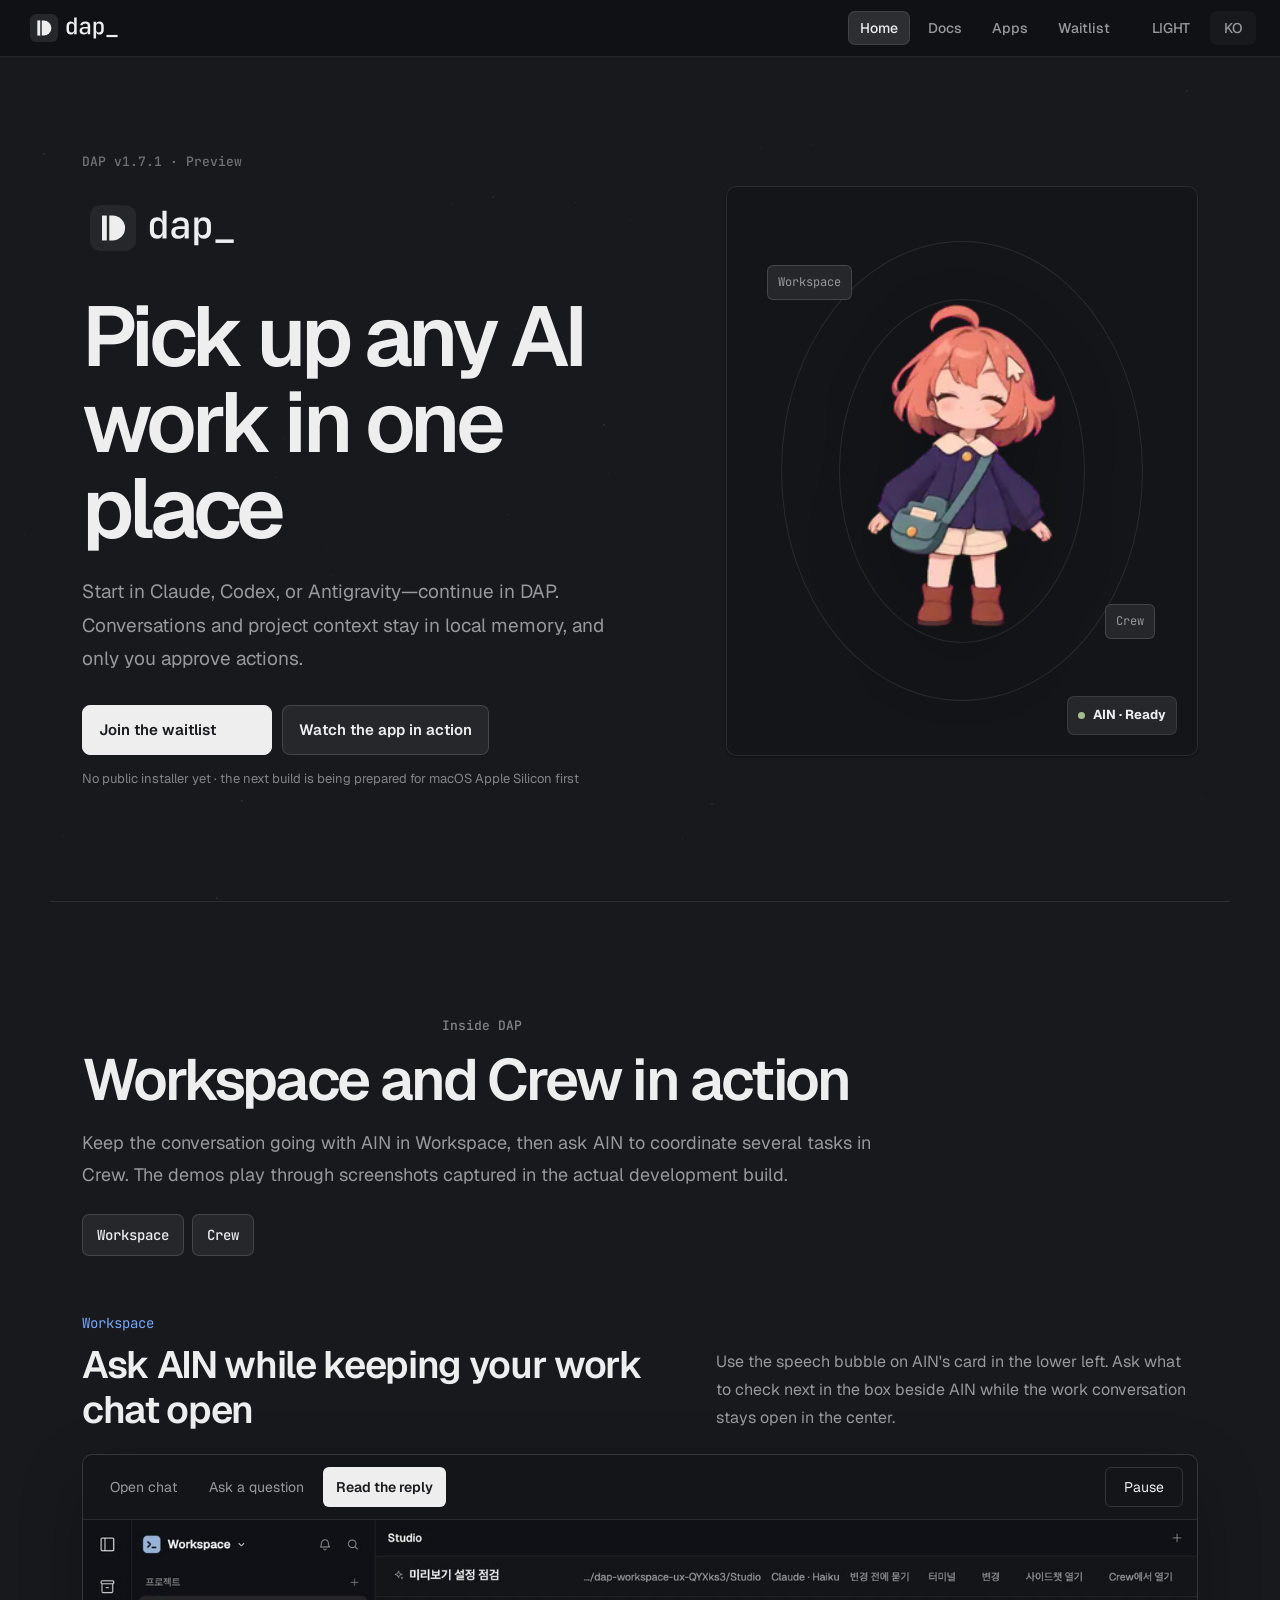
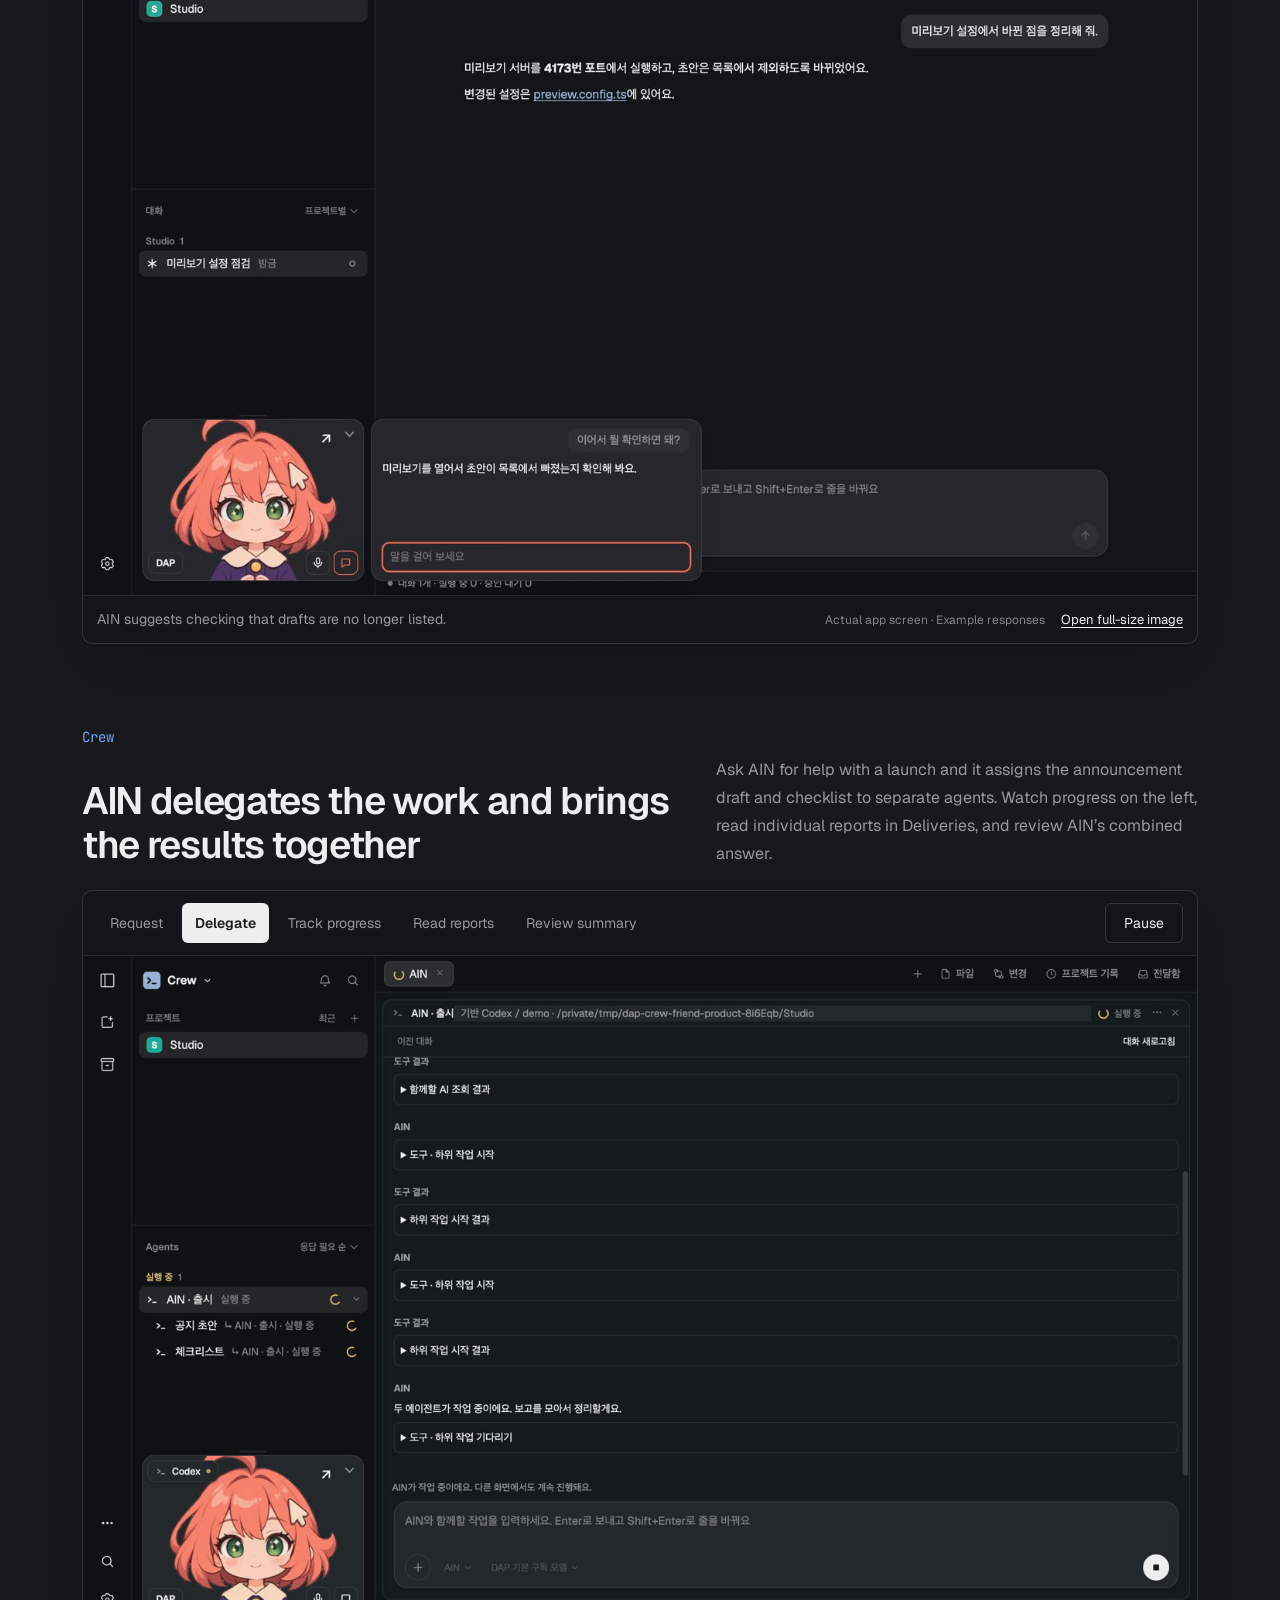
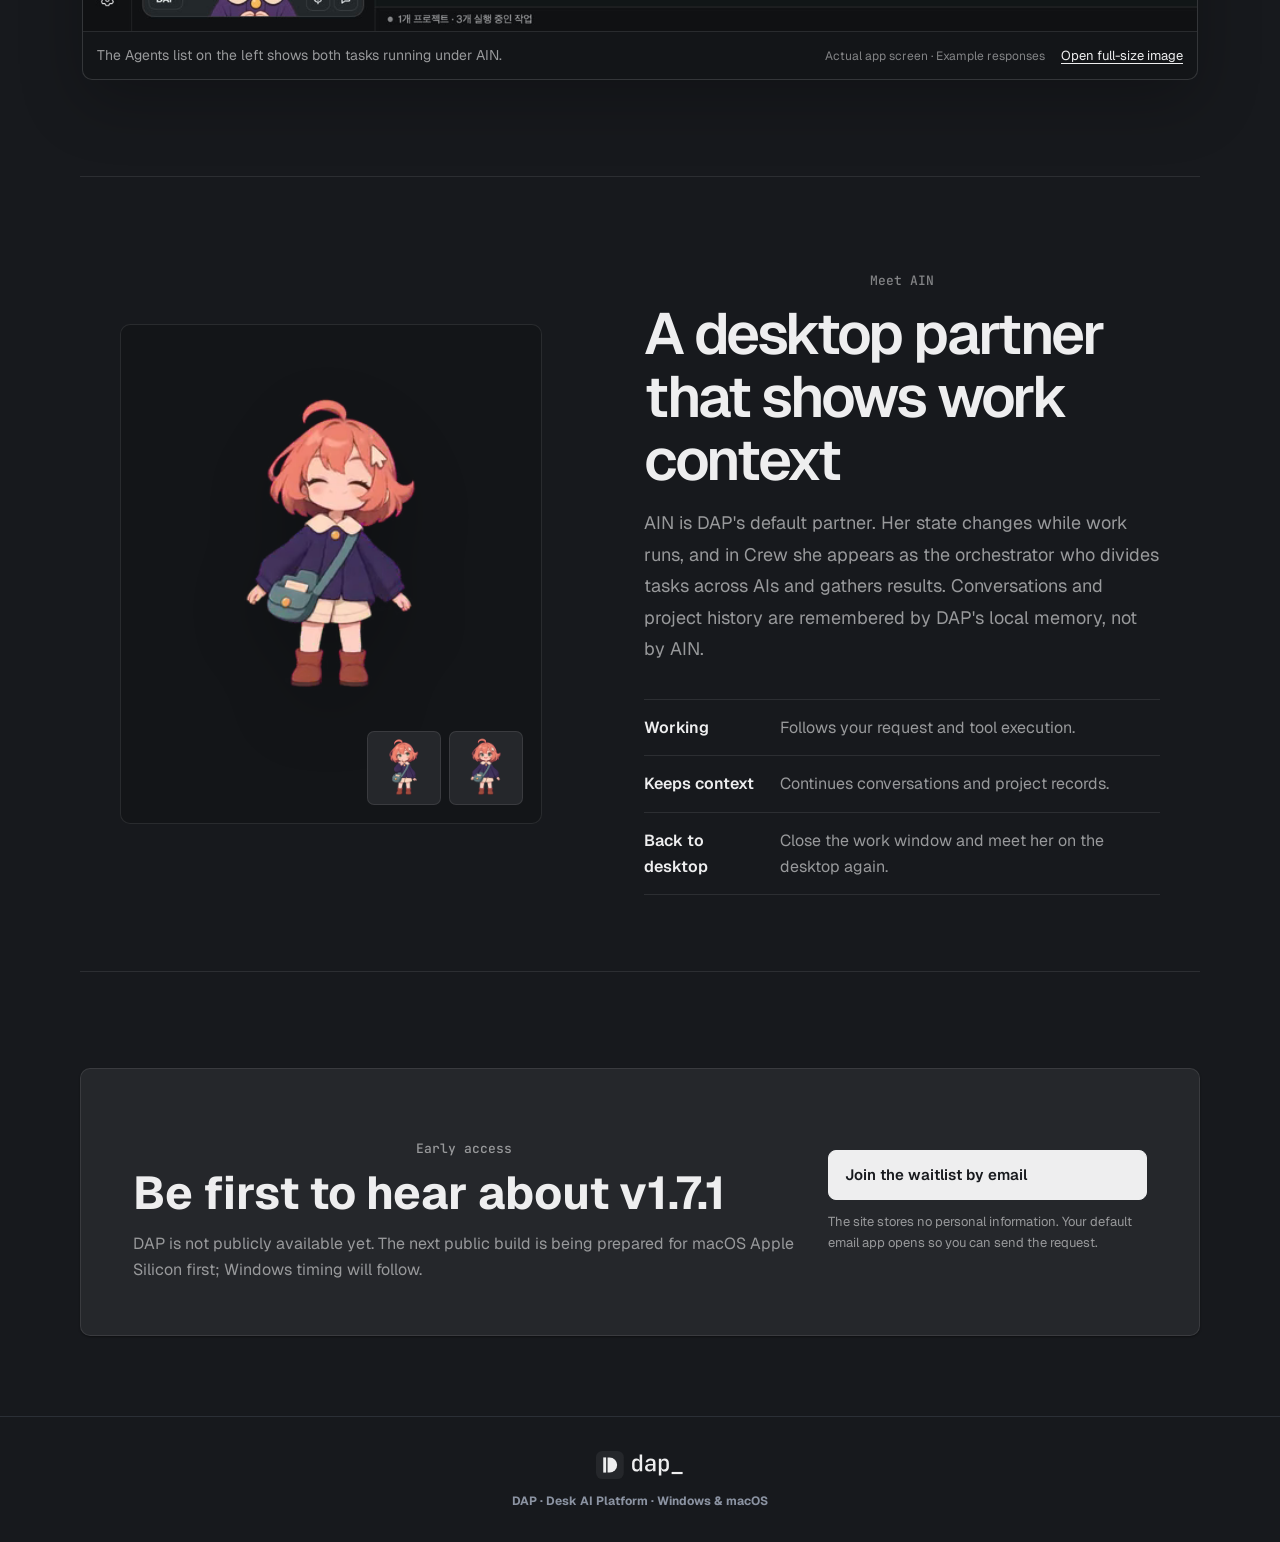
==== commit 3836366d: "랜딩 카피: 작업 연속성(work continuity) 중심으로 재작성 - 히어로 헤드라인: AIN 중심 → 작업 연속성 중심   KO: 'AIN과 함께, 일의 다음 장면으로' →" ====
--- a/index.html
+++ b/index.html
@@ -10,8 +10,8 @@
   })(window,document,'script','dataLayer','GTM-TJ4RS8CW');</script>
   <!-- End Google Tag Manager -->
   <meta name="viewport" content="width=device-width, initial-scale=1.0" />
-  <title>DAP v1.7.1 Preview - AI와 함께 일하는 데스크톱</title>
-  <meta name="description" content="DAP v1.7.1은 Workspace와 Crew, 여러 AI 계정, 문서 작업 공간과 프로젝트 터미널을 하나의 데스크톱 경험으로 잇습니다. 공개 전 웨이팅리스트에 참여하세요." />
+  <title>DAP v1.7.1 Preview - 여러 AI 작업을 한 곳에서 이어가는 데스크톱</title>
+  <meta name="description" content="Claude, Codex, Antigravity 어디서든 시작한 작업을 DAP에서 이어갑니다. 대화·문서·프로젝트 맥락을 로컬 메모리로 기억하고, 사람만 승인합니다. 공개 전 웨이팅리스트에 참여하세요." />
   <meta name="keywords" content="DAP, Desk AI Platform, AI OS, 데스크톱 AI 플랫폼, Claude CLI, Codex CLI, Todo, Calendar, OAuth, 데일리 브리핑, 커넥터, 미니 채팅, 트레이 허브, Weather, Meeting Assistant, AI 이미지, 선택 영역 퀵액션" />
   <meta name="robots" content="index,follow,max-image-preview:large" />
   <meta name="author" content="Project Undonghae" />
@@ -22,16 +22,16 @@
   <meta property="og:type" content="website" />
   <meta property="og:site_name" content="Desk AI Platform" />
   <meta property="og:locale" content="ko_KR" />
-  <meta property="og:title" content="DAP v1.7.1 Preview - AI와 함께 일하는 데스크톱" />
-  <meta property="og:description" content="Workspace와 Crew, 여러 AI 계정, 문서 작업 공간과 프로젝트 터미널. 공개 전 웨이팅리스트에 참여하세요." />
+  <meta property="og:title" content="DAP v1.7.1 Preview - 여러 AI 작업을 한 곳에서 이어가는 데스크톱" />
+  <meta property="og:description" content="Claude, Codex, Antigravity 어디서든 시작한 작업을 한 곳에서 이어갑니다. 대화·문서·프로젝트 맥락을 로컬로 기억하고, 사람만 승인합니다." />
   <meta property="og:url" content="https://project-undonghae.github.io/desk-ai-pet/" />
   <meta property="og:image" content="https://project-undonghae.github.io/desk-ai-pet/og-dap-cursor.png" />
   <meta property="og:image:width" content="1200" />
   <meta property="og:image:height" content="630" />
   <meta property="og:image:alt" content="그라파이트 배경 위 DAP 커서 D 아이콘과 dap_ 워드마크" />
   <meta name="twitter:card" content="summary_large_image" />
-  <meta name="twitter:title" content="DAP v1.7.1 Preview - AI와 함께 일하는 데스크톱" />
-  <meta name="twitter:description" content="Workspace와 Crew, 여러 AI 계정, 문서 작업 공간과 프로젝트 터미널. 공개 전 웨이팅리스트에 참여하세요." />
+  <meta name="twitter:title" content="DAP v1.7.1 Preview - 여러 AI 작업을 한 곳에서 이어가는 데스크톱" />
+  <meta name="twitter:description" content="Claude, Codex, Antigravity 어디서든 시작한 작업을 한 곳에서 이어갑니다. 대화·문서·프로젝트 맥락을 로컬로 기억하고, 사람만 승인합니다." />
   <meta name="twitter:image" content="https://project-undonghae.github.io/desk-ai-pet/og-dap-cursor.png" />
   <meta name="theme-color" content="#17191D" />
   <link rel="icon" href="favicon.svg" type="image/svg+xml" />
@@ -67,7 +67,7 @@
       "@type": "Organization",
       "name": "Project Undonghae"
     },
-    "description": "DAP v1.7.1은 Workspace와 Crew, 여러 AI 계정, 문서 작업 공간과 프로젝트 터미널을 하나의 데스크톱 경험으로 잇는 공개 전 프리뷰입니다.",
+    "description": "DAP v1.7.1은 Claude, Codex, Antigravity 어디서든 시작한 작업을 한 곳에서 이어가는 데스크톱 AI 플랫폼입니다. 대화·문서·프로젝트 맥락을 로컬 메모리로 기억하고, 사람만 승인합니다.",
     "sameAs": [
       "https://www.oshidesk.com/en/"
     ],
@@ -88,7 +88,7 @@
       "name": "DAP은 무엇인가요?",
       "acceptedAnswer": {
         "@type": "Answer",
-        "text": "DAP은 Workspace와 Crew, 문서·프로젝트 작업과 데스크톱 파트너를 이어주는 AI 작업 환경입니다. v1.7.1은 아직 공개 전입니다."
+        "text": "DAP은 여러 AI 계정, 앱, 기기에 흩어진 작업을 한 곳에서 이어가는 데스크톱 AI 플랫폼입니다. 대화·문서·프로젝트 맥락을 로컬 메모리로 기억하고, 도구 실행은 사람만 승인합니다. v1.7.1은 아직 공개 전입니다."
       }
     },
     {
@@ -166,8 +166,8 @@
       <img class="brand-lockup brand-lockup-dark" src="assets/logo-dap-cursor/dap-lockup-on-dark.svg" alt="" />
       <img class="brand-lockup brand-lockup-light" src="assets/logo-dap-cursor/dap-lockup-on-light.svg" alt="" />
     </div>
-    <h1 id="product-hero-title" data-i18n="product_hero_title">AIN과 함께,<br />일의 다음 장면으로</h1>
-    <p data-i18n="product_hero_desc">DAP은 대화만 하는 챗봇이 아닙니다. AIN과 이야기한 요청이 파일 확인, 문서 편집, 터미널과 자동화 작업으로 이어지는 데스크톱 작업 공간입니다.</p>
+    <h1 id="product-hero-title" data-i18n="product_hero_title">여러 AI에 흩어진 작업,<br />한 곳에서 이어갑니다</h1>
+    <p data-i18n="product_hero_desc">Claude, Codex, Antigravity 어디서 시작했든 DAP에서 이어가세요. 대화와 프로젝트 맥락을 로컬 메모리로 기억하고, 작업 승인은 사람만 합니다.</p>
     <div class="product-hero-actions" id="waitlist">
       <a class="btn btn-w" href="mailto:ssongshare0720@gmail.com?subject=DAP%20v1.7.1%20Waitlist&amp;body=DAP%20v1.7.1%20출시%20소식을%20받고%20싶습니다." data-waitlist-source="hero" data-i18n="download_win">웨이팅리스트 참여</a>
       <a class="btn btn-m" href="#product-scenes" data-i18n="product_hero_tour">앱 작동 모습 보기</a>
@@ -252,8 +252,8 @@
   </div>
   <div class="ain-story-copy">
     <p class="section-label compact" data-i18n="ain_label">Meet AIN</p>
-    <h2 id="ain-story-title" data-i18n="ain_title">화면을 꾸미는 캐릭터가 아니라,<br />일을 함께 이어가는 친구</h2>
-    <p data-i18n="ain_desc">AIN은 DAP의 기본 AI 친구입니다. 작업을 시작하면 상태가 바뀌고, 완료된 결과와 다음 요청을 같은 대화에서 이어갑니다. Crew에서는 프로젝트를 조율하는 친구의 이름으로도 나타납니다.</p>
+    <h2 id="ain-story-title" data-i18n="ain_title">작업 맥락을 보여주는<br />데스크톱 파트너</h2>
+    <p data-i18n="ain_desc">AIN은 DAP의 기본 파트너입니다. 작업 중이면 상태가 바뀌고, Crew에서는 여러 AI에게 작업을 나눈 뒤 결과를 모으는 오케스트레이터로 나타납니다. 대화와 프로젝트 기록은 AIN이 아니라 DAP이 로컬 메모리로 기억합니다.</p>
     <dl>
       <div><dt data-i18n="ain_state_work">작업 중</dt><dd data-i18n="ain_state_work_desc">요청과 도구 실행을 따라갑니다.</dd></div>
       <div><dt data-i18n="ain_state_context">맥락 유지</dt><dd data-i18n="ain_state_context_desc">대화와 프로젝트 기록을 이어봅니다.</dd></div>
@@ -287,7 +287,7 @@
         <img class="brand-lockup brand-lockup-dark" src="assets/logo-dap-cursor/dap-lockup-on-dark.svg" alt="" />
         <img class="brand-lockup brand-lockup-light" src="assets/logo-dap-cursor/dap-lockup-on-light.svg" alt="" />
       </div>
-      <p class="hero-tagline-text" data-i18n="hero_tagline">AI와 문서, 프로젝트 작업을 하나의 데스크톱에서</p>
+      <p class="hero-tagline-text" data-i18n="hero_tagline">여러 AI 작업을 한 곳에서 이어가는 데스크톱</p>
       <span class="download-anchor" aria-hidden="true"></span>
       <div class="hero-dl-row">
         <a
@@ -309,8 +309,8 @@
   </div>
 
   <!-- pretext용 sr-only 측정 요소 (cat-pop 좌표 계산) -->
-  <p id="hero-copy" class="tagline" data-i18n="hero_copy">당신의 AI Workspace
-캐릭터와 함께 대화하고 작업을 이어가세요</p>
+  <p id="hero-copy" class="tagline" data-i18n="hero_copy">작업 연속성
+여러 AI에 나뉜 작업을 한 곳에서 이어가세요</p>
 </section>
 
 <!-- PRODUCT SUMMARY -->
@@ -319,8 +319,8 @@
   <p class="section-label compact" data-i18n="summary_label">DAP overview</p>
   <div class="summary-grid">
     <div>
-      <h2 id="summary-title" data-i18n="summary_title">DAP, AI와 함께 일하는 데스크톱</h2>
-      <p data-i18n="summary_desc">v1.7.1은 Workspace와 Crew를 오가며 대화, 문서, 파일, Git과 터미널 작업을 이어갑니다. 여러 Claude·Codex·Antigravity 계정을 프로젝트별로 고정하고, 창을 닫으면 바탕화면 파트너로 돌아갑니다.</p>
+      <h2 id="summary-title" data-i18n="summary_title">작업 연속성을 위한 데스크톱 AI 플랫폼</h2>
+      <p data-i18n="summary_desc">여러 AI 계정, 앱, 기기에 흩어진 작업을 한 곳에서 이어갑니다. 대화·문서·프로젝트 맥락을 로컬 메모리로 기억하고, 도구 실행은 사람이 직접 승인합니다. AIN 파트너가 작업 상태를 보여주고 Crew에서 프로젝트를 조율합니다.</p>
     </div>
     <dl class="facts" aria-label="Desk AI Platform facts">
       <div>
@@ -369,24 +369,14 @@
 <p class="section-label legacy-preview-cards" data-i18n="latest_label">Preview in v1.7.1</p>
 <div class="features z legacy-preview-cards" aria-label="DAP v1.7.1 preview highlights">
   <div class="card reveal">
-    <div class="card-icon">SKIN</div>
-    <h3 data-i18n="latest_plan_title">Workspace와 Crew 전환</h3>
-    <p data-i18n="latest_plan_desc">대화 중심 Workspace와 프로젝트 중심 Crew를 오가며 진행 중인 작업과 입력을 그대로 이어갑니다.</p>
+    <div class="card-icon">MULTI</div>
+    <h3 data-i18n="latest_connect_title">여러 AI 계정 연결</h3>
+    <p data-i18n="latest_connect_desc">Claude, Codex, Antigravity 계정을 여러 개 등록하고 Workspace와 Crew에 고정합니다. 계정이 없어지면 멈추고 자동 전환하지 않습니다.</p>
   </div>
   <div class="card reveal">
-    <div class="card-icon">CHAT</div>
-    <h3 data-i18n="latest_connect_title">여러 AI 계정 연결</h3>
-    <p data-i18n="latest_connect_desc">제공자별 여러 계정을 등록하고 Workspace와 Crew에 선택한 계정을 고정합니다. 조용한 자동 전환은 하지 않습니다.</p>
-  </div>
-  <div class="card reveal">
-    <div class="card-icon">NEW</div>
-    <h3 data-i18n="latest_briefing_title">문서 작업 공간</h3>
-    <p data-i18n="latest_briefing_desc">Markdown, DOCX, HWPX, XLSX, PPTX와 웹 문서를 대화 옆에서 열고 편집하거나 미리 봅니다.</p>
-  </div>
-  <div class="card reveal">
-    <div class="card-icon">QUIET</div>
-    <h3 data-i18n="latest_tray_title">프로젝트 터미널과 Git</h3>
-    <p data-i18n="latest_tray_desc">Crew에서 프로젝트, worktree, 파일, Git과 터미널을 한 흐름으로 연결하고 작업 기록을 프로젝트별로 유지합니다.</p>
+    <div class="card-icon">LOCAL</div>
+    <h3 data-i18n="latest_memory_title">로컬 메모리와 승인</h3>
+    <p data-i18n="latest_memory_desc">대화·문서·프로젝트 맥락을 로컬 메모리로 기억합니다. 도구 실행은 직접 확인하고 승인해야 진행됩니다.</p>
   </div>
   <div class="card reveal">
     <div class="card-icon">PLAN</div>
@@ -394,9 +384,19 @@
     <p data-i18n="latest_assist_desc">완료 알림에서 관련 세션으로 돌아갑니다. 방해 금지, 이전 실행, 오프라인 이후에도 작업 맥락을 복원합니다.</p>
   </div>
   <div class="card reveal">
-    <div class="card-icon">PLUS</div>
-    <h3 data-i18n="latest_image_title">프로젝트를 이끄는 AI 친구</h3>
-    <p data-i18n="latest_image_desc">Crew의 메인 오케스트레이터가 프로젝트 작업을 나누고 이어줍니다. 기본 친구는 AIN이며 선택한 파트너 이름을 사용합니다.</p>
+    <div class="card-icon">SWITCH</div>
+    <h3 data-i18n="latest_plan_title">Workspace와 Crew 전환</h3>
+    <p data-i18n="latest_plan_desc">대화 중심 Workspace와 프로젝트 중심 Crew를 오가며 진행 중인 작업과 입력을 그대로 이어갑니다.</p>
+  </div>
+  <div class="card reveal">
+    <div class="card-icon">DOC</div>
+    <h3 data-i18n="latest_briefing_title">문서 작업 공간</h3>
+    <p data-i18n="latest_briefing_desc">Markdown, DOCX, HWPX, XLSX, PPTX와 웹 문서를 대화 옆에서 열고 편집하거나 미리 봅니다.</p>
+  </div>
+  <div class="card reveal">
+    <div class="card-icon">PROJECT</div>
+    <h3 data-i18n="latest_tray_title">프로젝트 터미널과 Git</h3>
+    <p data-i18n="latest_tray_desc">Crew에서 프로젝트, worktree, 파일, Git과 터미널을 한 흐름으로 연결하고 작업 기록을 프로젝트별로 유지합니다.</p>
   </div>
 </div>
 
@@ -584,7 +584,7 @@
   <div class="faq-list">
     <details open>
       <summary data-i18n="q1_title">DAP은 무엇인가요?</summary>
-      <p data-i18n="q1_desc">DAP은 Workspace와 Crew, 문서·프로젝트 작업과 데스크톱 파트너를 이어주는 AI 작업 환경입니다. v1.7.1은 아직 공개 전입니다.</p>
+      <p data-i18n="q1_desc">DAP은 여러 AI 계정, 앱, 기기에 흩어진 작업을 한 곳에서 이어가는 데스크톱 AI 플랫폼입니다. 대화·문서·프로젝트 맥락을 로컬 메모리로 기억하고, 도구 실행은 사람만 승인합니다. v1.7.1은 아직 공개 전입니다.</p>
     </details>
     <details>
       <summary data-i18n="q2_title">변경 작업은 바로 실행되나요?</summary>
@@ -660,15 +660,15 @@
     preview_learning_desc: "문서 미리보기·편집기와 인앱 브라우저 탭을 한 작업창에 둡니다. Office 네이티브 미리보기는 준비 중입니다.",
     preview_platforms: "다음 공개 빌드는 macOS Apple Silicon부터 준비합니다. Windows 후속 공개 일정은 아직 확정되지 않았습니다.",
     preview_docs: "개발 상태와 플랫폼 지원 문서 보기",
-    meta_title: "DAP v1.7.1 Preview - AI와 함께 일하는 데스크톱",
-    meta_desc: "DAP v1.7.1은 Workspace와 Crew, 여러 AI 계정, 문서 작업 공간과 프로젝트 터미널을 하나의 데스크톱 경험으로 잇습니다. 공개 전 웨이팅리스트에 참여하세요.",
+    meta_title: "DAP v1.7.1 Preview - 여러 AI 작업을 한 곳에서 이어가는 데스크톱",
+    meta_desc: "Claude, Codex, Antigravity 어디서든 시작한 작업을 DAP에서 이어갑니다. 대화·문서·프로젝트 맥락을 로컬 메모리로 기억하고, 사람만 승인합니다. 공개 전 웨이팅리스트에 참여하세요.",
     nav_home: "홈",
     nav_developers: "Docs",
     nav_plugins: "앱",
     nav_download: "웨이팅리스트",
     hero_eyebrow: "DAP v1.7.1 · Preview",
-    product_hero_title: "AIN과 함께, 일의 다음 장면으로",
-    product_hero_desc: "DAP은 대화만 하는 챗봇이 아닙니다. AIN과 이야기한 요청이 파일 확인, 문서 편집, 터미널과 자동화 작업으로 이어지는 데스크톱 작업 공간입니다.",
+    product_hero_title: "여러 AI에 흩어진 작업, 한 곳에서 이어갑니다",
+    product_hero_desc: "Claude, Codex, Antigravity 어디서 시작했든 DAP에서 이어가세요. 대화와 프로젝트 맥락을 로컬 메모리로 기억하고, 작업 승인은 사람만 합니다.",
     product_hero_tour: "앱 작동 모습 보기",
     product_capture_caption: "v1.7.1 개발 빌드 실제 화면 · 최종 공개본에서는 세부 UI가 달라질 수 있습니다.",
     ain_status: "AIN · 준비됨",
@@ -701,16 +701,16 @@
     scene_crew_reports: "전달함에서 공지 초안과 체크리스트가 각각 AIN에게 보고된 내용을 봅니다.",
     scene_crew_summary: "AIN이 공지 초안과 출시 전 확인 목록을 답변 하나로 정리합니다.",
     ain_label: "Meet AIN",
-    ain_title: "화면을 꾸미는 캐릭터가 아니라, 일을 함께 이어가는 친구",
-    ain_desc: "AIN은 DAP의 기본 AI 친구입니다. 작업을 시작하면 상태가 바뀌고, 완료된 결과와 다음 요청을 같은 대화에서 이어갑니다. Crew에서는 프로젝트를 조율하는 친구의 이름으로도 나타납니다.",
+    ain_title: "작업 맥락을 보여주는 데스크톱 파트너",
+    ain_desc: "AIN은 DAP의 기본 파트너입니다. 작업 중이면 상태가 바뀌고, Crew에서는 여러 AI에게 작업을 나눈 뒤 결과를 모으는 오케스트레이터로 나타납니다. 대화와 프로젝트 기록은 AIN이 아니라 DAP이 로컬 메모리로 기억합니다.",
     ain_state_work: "작업 중",
     ain_state_work_desc: "요청과 도구 실행을 따라갑니다.",
     ain_state_context: "맥락 유지",
     ain_state_context_desc: "대화와 프로젝트 기록을 이어봅니다.",
     ain_state_return: "바탕화면으로",
     ain_state_return_desc: "작업창을 닫으면 다시 데스크톱에서 만납니다.",
-    hero_copy: "당신의 AI Workspace\n캐릭터와 함께 대화하고 작업을 이어가세요",
-    hero_tagline: "AI와 문서, 프로젝트 작업을 하나의 데스크톱에서",
+    hero_copy: "작업 연속성\n여러 AI에 나뉜 작업을 한 곳에서 이어가세요",
+    hero_tagline: "여러 AI 작업을 한 곳에서 이어가는 데스크톱",
     stage_title: "클릭해서 반응 보기",
     stage_aria: "고양이에게 반응하기",
     hero_cat_alt: "화면 위 DAP 고양이",
@@ -723,8 +723,8 @@
     download_win: "웨이팅리스트 참여",
     download_mac_arm: "v1.7.1 미리보기",
     summary_label: "DAP overview",
-    summary_title: "DAP, AI와 함께 일하는 데스크톱",
-    summary_desc: "v1.7.1은 Workspace와 Crew를 오가며 대화, 문서, 파일, Git과 터미널 작업을 이어갑니다. 여러 Claude·Codex·Antigravity 계정을 프로젝트별로 고정하고, 창을 닫으면 바탕화면 파트너로 돌아갑니다.",
+    summary_title: "작업 연속성을 위한 데스크톱 AI 플랫폼",
+    summary_desc: "여러 AI 계정, 앱, 기기에 흩어진 작업을 한 곳에서 이어갑니다. 대화·문서·프로젝트 맥락을 로컬 메모리로 기억하고, 도구 실행은 사람이 직접 승인합니다. AIN 파트너가 작업 상태를 보여주고 Crew에서 프로젝트를 조율합니다.",
     fact_platform_label: "지원 플랫폼",
     fact_platform_value: "다음 공개 빌드 · macOS Apple Silicon",
     fact_ai_label: "연결",
@@ -741,18 +741,18 @@
     f4_title: "Partner interface",
     f4_desc: "기본 고양이부터 플러그인 캐릭터까지, 선택한 외형이 작업·생각·기쁨 같은 상태를 보여줍니다. 말투 적용 여부는 외형과 별도로 선택할 수 있습니다.",
     latest_label: "Preview in v1.7.1",
+    latest_connect_title: "여러 AI 계정 연결",
+    latest_connect_desc: "Claude, Codex, Antigravity 계정을 여러 개 등록하고 Workspace와 Crew에 고정합니다. 계정이 없어지면 멈추고 자동 전환하지 않습니다.",
+    latest_memory_title: "로컬 메모리와 승인",
+    latest_memory_desc: "대화·문서·프로젝트 맥락을 로컬 메모리로 기억합니다. 도구 실행은 직접 확인하고 승인해야 진행됩니다.",
+    latest_assist_title: "작업을 여는 알림",
+    latest_assist_desc: "완료 알림에서 관련 세션으로 돌아갑니다. 방해 금지, 이전 실행, 오프라인 이후에도 작업 맥락을 복원합니다.",
     latest_plan_title: "Workspace와 Crew 전환",
     latest_plan_desc: "대화 중심 Workspace와 프로젝트 중심 Crew를 오가며 진행 중인 작업과 입력을 그대로 이어갑니다.",
-    latest_connect_title: "여러 AI 계정 연결",
-    latest_connect_desc: "제공자별 여러 계정을 등록하고 Workspace와 Crew에 선택한 계정을 고정합니다. 조용한 자동 전환은 하지 않습니다.",
     latest_briefing_title: "문서 작업 공간",
     latest_briefing_desc: "Markdown, DOCX, HWPX, XLSX, PPTX와 웹 문서를 대화 옆에서 열고 편집하거나 미리 봅니다.",
     latest_tray_title: "프로젝트 터미널과 Git",
     latest_tray_desc: "Crew에서 프로젝트, worktree, 파일, Git과 터미널을 한 흐름으로 연결하고 작업 기록을 프로젝트별로 유지합니다.",
-    latest_assist_title: "작업을 여는 알림",
-    latest_assist_desc: "완료 알림에서 관련 세션으로 돌아갑니다. 방해 금지, 이전 실행, 오프라인 이후에도 작업 맥락을 복원합니다.",
-    latest_image_title: "프로젝트를 이끄는 AI 친구",
-    latest_image_desc: "Crew의 메인 오케스트레이터가 프로젝트 작업을 나누고 이어줍니다. 기본 친구는 AIN이며 선택한 파트너 이름을 사용합니다.",
     interface_label: "Actual interface",
     interface_title: "실제 화면은 네 영역으로 움직입니다",
     interface_desc: "기능 목록이 아니라, 앱에서 일을 시작하고 확장하는 순서대로 소개합니다.",
@@ -808,7 +808,7 @@
     s3_desc: "macOS Apple Silicon 공개 빌드부터 안내하고 Windows 일정은 준비되는 대로 공유합니다.",
     faq_title: "자주 묻는 질문",
     q1_title: "DAP은 무엇인가요?",
-    q1_desc: "DAP은 Workspace와 Crew, 문서·프로젝트 작업과 데스크톱 파트너를 이어주는 AI 작업 환경입니다. v1.7.1은 아직 공개 전입니다.",
+    q1_desc: "DAP은 여러 AI 계정, 앱, 기기에 흩어진 작업을 한 곳에서 이어가는 데스크톱 AI 플랫폼입니다. 대화·문서·프로젝트 맥락을 로컬 메모리로 기억하고, 도구 실행은 사람만 승인합니다. v1.7.1은 아직 공개 전입니다.",
     q2_title: "변경 작업은 바로 실행되나요?",
     q2_desc: "Workspace는 실행 요청과 승인·취소를 한 흐름으로 보여줍니다. 도구가 승인을 요청하면 내용을 확인한 뒤 선택하고, 진행 중인 작업은 취소할 수 있습니다.",
     q3_title: "어떤 AI 계정을 연결할 수 있나요?",
@@ -834,15 +834,15 @@
     preview_learning_desc: "Document previews, editors, and an in-app browser tab share one workspace. Native Office preview is still being prepared.",
     preview_platforms: "The next public build is being prepared for macOS Apple Silicon first. Windows timing has not been confirmed.",
     preview_docs: "Read development status and platform support",
-    meta_title: "DAP v1.7.1 Preview - A desktop for working with AI",
-    meta_desc: "DAP v1.7.1 connects Workspace, Crew, multiple AI accounts, documents, and project terminals. Join the pre-release waitlist.",
+    meta_title: "DAP v1.7.1 Preview - Pick up any AI work in one place",
+    meta_desc: "Pick up work from Claude, Codex, or Antigravity in one place. DAP remembers conversations, documents, and project context in local memory, and only humans approve actions. Join the waitlist.",
     nav_home: "Home",
     nav_developers: "Docs",
     nav_plugins: "Apps",
     nav_download: "Waitlist",
     hero_eyebrow: "DAP v1.7.1 · Preview",
-    product_hero_title: "With AIN, move into the next scene of your work",
-    product_hero_desc: "DAP is more than a chatbot. A request you discuss with AIN continues into file review, document editing, terminals, and automation on your desktop.",
+    product_hero_title: "Pick up any AI work in one place",
+    product_hero_desc: "Start in Claude, Codex, or Antigravity—continue in DAP. Conversations and project context stay in local memory, and only you approve actions.",
     product_hero_tour: "Watch the app in action",
     product_capture_caption: "Actual v1.7.1 development build · details may change before the public release.",
     ain_status: "AIN · Ready",
@@ -875,16 +875,16 @@
     scene_crew_reports: "Deliveries shows the individual reports sent to AIN.",
     scene_crew_summary: "AIN brings the announcement draft and launch checklist together in one reply.",
     ain_label: "Meet AIN",
-    ain_title: "Not a decorative character, but a friend who continues the work",
-    ain_desc: "AIN is DAP's default AI friend. Her state changes when work starts, and completed results lead into the next request in the same conversation. In Crew, her name also represents the friend orchestrating a project.",
+    ain_title: "A desktop partner that shows work context",
+    ain_desc: "AIN is DAP's default partner. Her state changes while work runs, and in Crew she appears as the orchestrator who divides tasks across AIs and gathers results. Conversations and project history are remembered by DAP's local memory, not by AIN.",
     ain_state_work: "Working",
     ain_state_work_desc: "Follows your request and tool execution.",
     ain_state_context: "Keeps context",
     ain_state_context_desc: "Continues conversations and project records.",
     ain_state_return: "Back to desktop",
     ain_state_return_desc: "Close the work window and meet her on the desktop again.",
-    hero_copy: "Your AI Workspace\nTalk and work with your desktop companion",
-    hero_tagline: "AI, documents, and project work on one desktop",
+    hero_copy: "Work continuity\nPick up any AI work in one place",
+    hero_tagline: "Pick up any AI work in one place",
     stage_title: "Click to interact",
     stage_aria: "Interact with the cat",
     hero_cat_alt: "DAP cat on the desktop",
@@ -897,8 +897,8 @@
     download_win: "Join the waitlist",
     download_mac_arm: "Preview v1.7.1",
     summary_label: "DAP overview",
-    summary_title: "DAP is a desktop for working with AI",
-    summary_desc: "v1.7.1 moves between Workspace and Crew while keeping conversations, documents, files, Git, and terminal work together. Pin Claude, Codex, or Antigravity accounts per project, then close the window to return to your desktop partner.",
+    summary_title: "A desktop AI platform for work continuity",
+    summary_desc: "Pick up work scattered across AI accounts, apps, and devices in one place. Conversations, documents, and project context stay in local memory, and only humans approve tool actions. AIN shows work state and orchestrates projects in Crew.",
     fact_platform_label: "Platforms",
     fact_platform_value: "Next public build · macOS Apple Silicon",
     fact_ai_label: "Connection",
@@ -915,18 +915,18 @@
     f4_title: "Partner interface",
     f4_desc: "From the default cat to plugin characters, your chosen look reflects working, thinking, and happy states. Choose whether to apply the character’s speaking style separately.",
     latest_label: "Preview in v1.7.1",
+    latest_connect_title: "Connect multiple AI accounts",
+    latest_connect_desc: "Register multiple Claude, Codex, and Antigravity accounts and pin them to Workspace or Crew. When an account is removed, DAP stops instead of silently switching.",
+    latest_memory_title: "Local memory and approvals",
+    latest_memory_desc: "Conversations, documents, and project context stay in local memory. Tool actions require your explicit approval before running.",
+    latest_assist_title: "Notifications that reopen work",
+    latest_assist_desc: "Return to the related session from completion notifications, even after do-not-disturb, older runs, or offline periods.",
     latest_plan_title: "Switch between Workspace and Crew",
     latest_plan_desc: "Move between conversation-focused Workspace and project-focused Crew without losing active work or drafts.",
-    latest_connect_title: "Connect multiple AI accounts",
-    latest_connect_desc: "Register multiple accounts per provider and pin one to Workspace or Crew. DAP does not silently fall back to another account.",
     latest_briefing_title: "Document Workspace",
     latest_briefing_desc: "Open, edit, or preview Markdown, DOCX, HWPX, XLSX, PPTX, and web documents beside the conversation.",
     latest_tray_title: "Project terminals and Git",
     latest_tray_desc: "Crew connects projects, worktrees, files, Git, and terminals while keeping work records per project.",
-    latest_assist_title: "Notifications that reopen work",
-    latest_assist_desc: "Return to the related session from completion notifications, even after do-not-disturb, older runs, or offline periods.",
-    latest_image_title: "An AI friend that orchestrates projects",
-    latest_image_desc: "Crew's main orchestrator breaks down and continues project work. AIN is the default friend and the selected partner name is used.",
     interface_label: "Actual interface",
     interface_title: "The real interface moves through four areas",
     interface_desc: "Follow the way work starts and expands in the app, rather than a generic feature list.",
@@ -982,7 +982,7 @@
     s3_desc: "We will announce macOS Apple Silicon first and share Windows timing when it is ready.",
     faq_title: "FAQ",
     q1_title: "What is DAP?",
-    q1_desc: "DAP connects Workspace, Crew, document and project work, and a desktop partner. v1.7.1 is not publicly available yet.",
+    q1_desc: "DAP is a desktop AI platform for picking up work scattered across AI accounts, apps, and devices in one place. Conversations, documents, and project context stay in local memory, and only humans approve tool actions. v1.7.1 is not publicly available yet.",
     q2_title: "Does DAP run changes immediately?",
     q2_desc: "Workspace keeps execution requests, approvals, and cancellation in one flow. Review any tool approval request before deciding, and cancel work in progress when needed.",
     q3_title: "Which AI accounts can I connect?",
